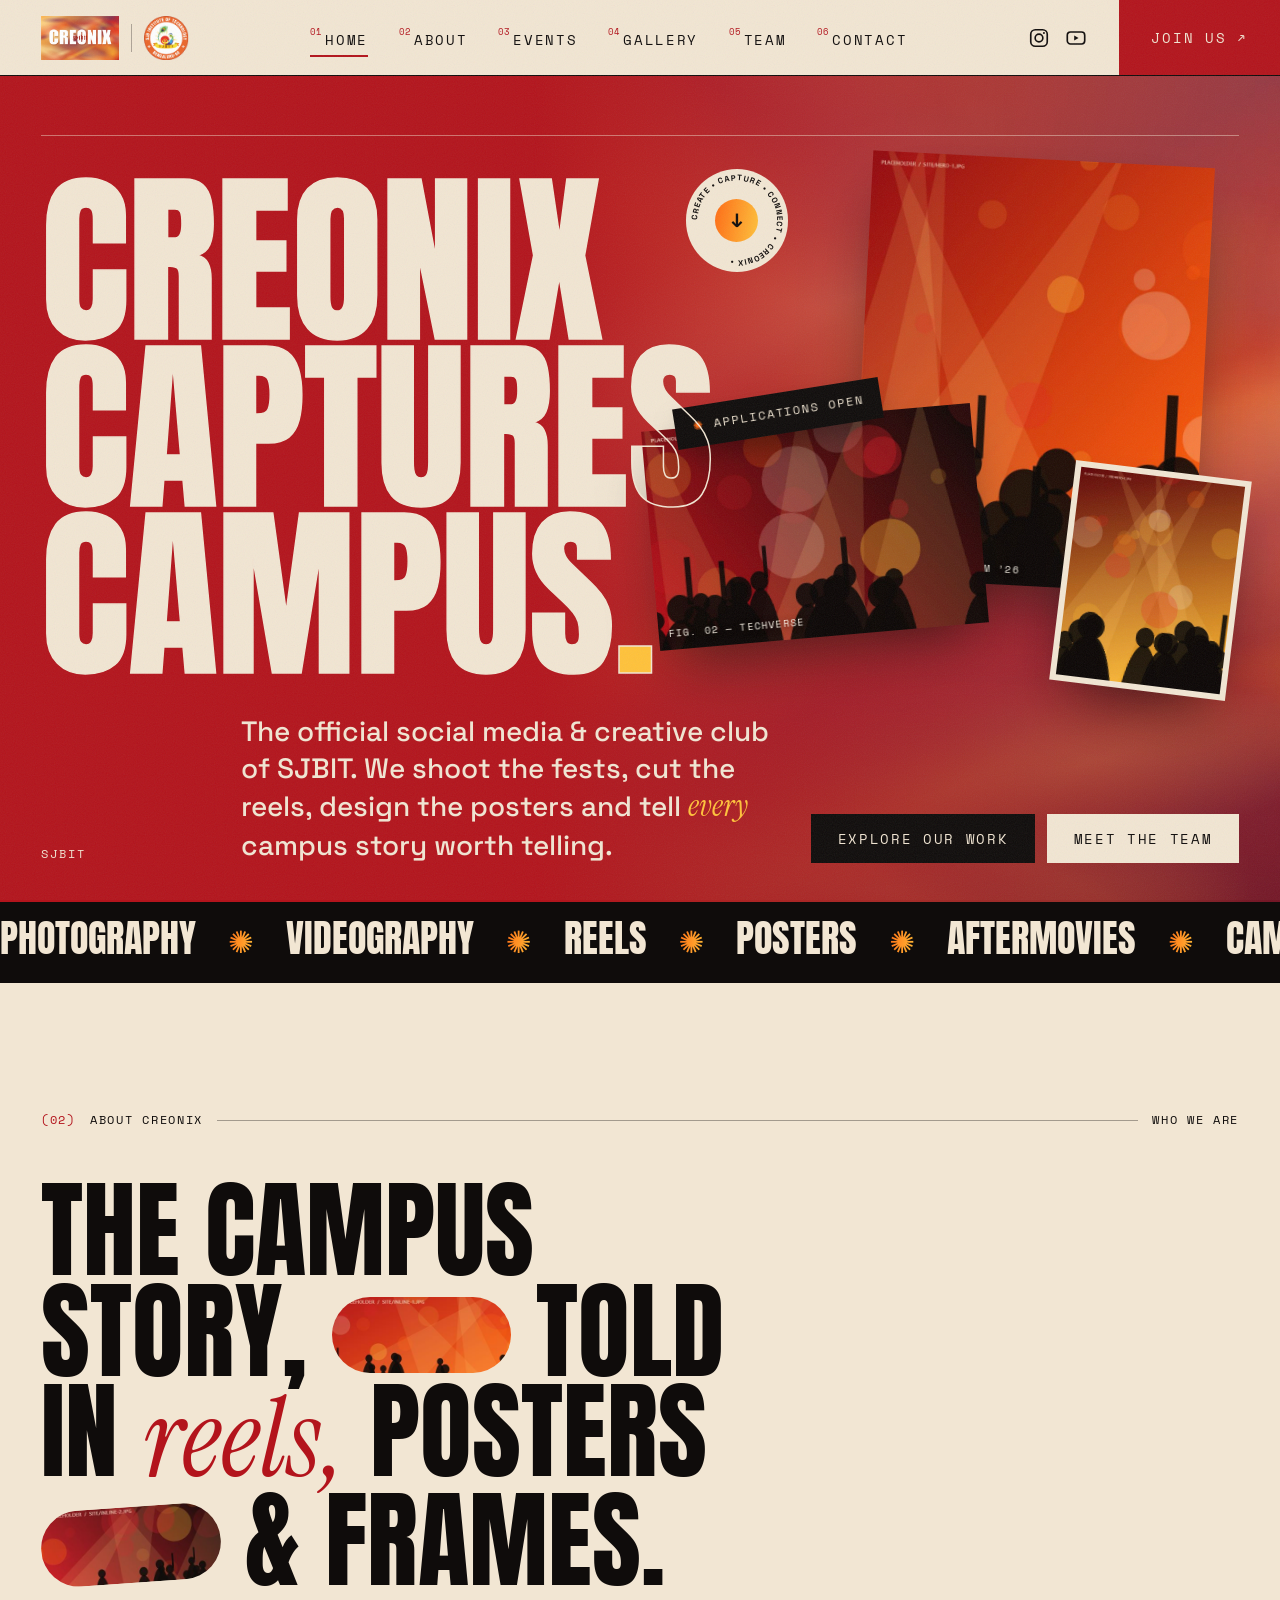
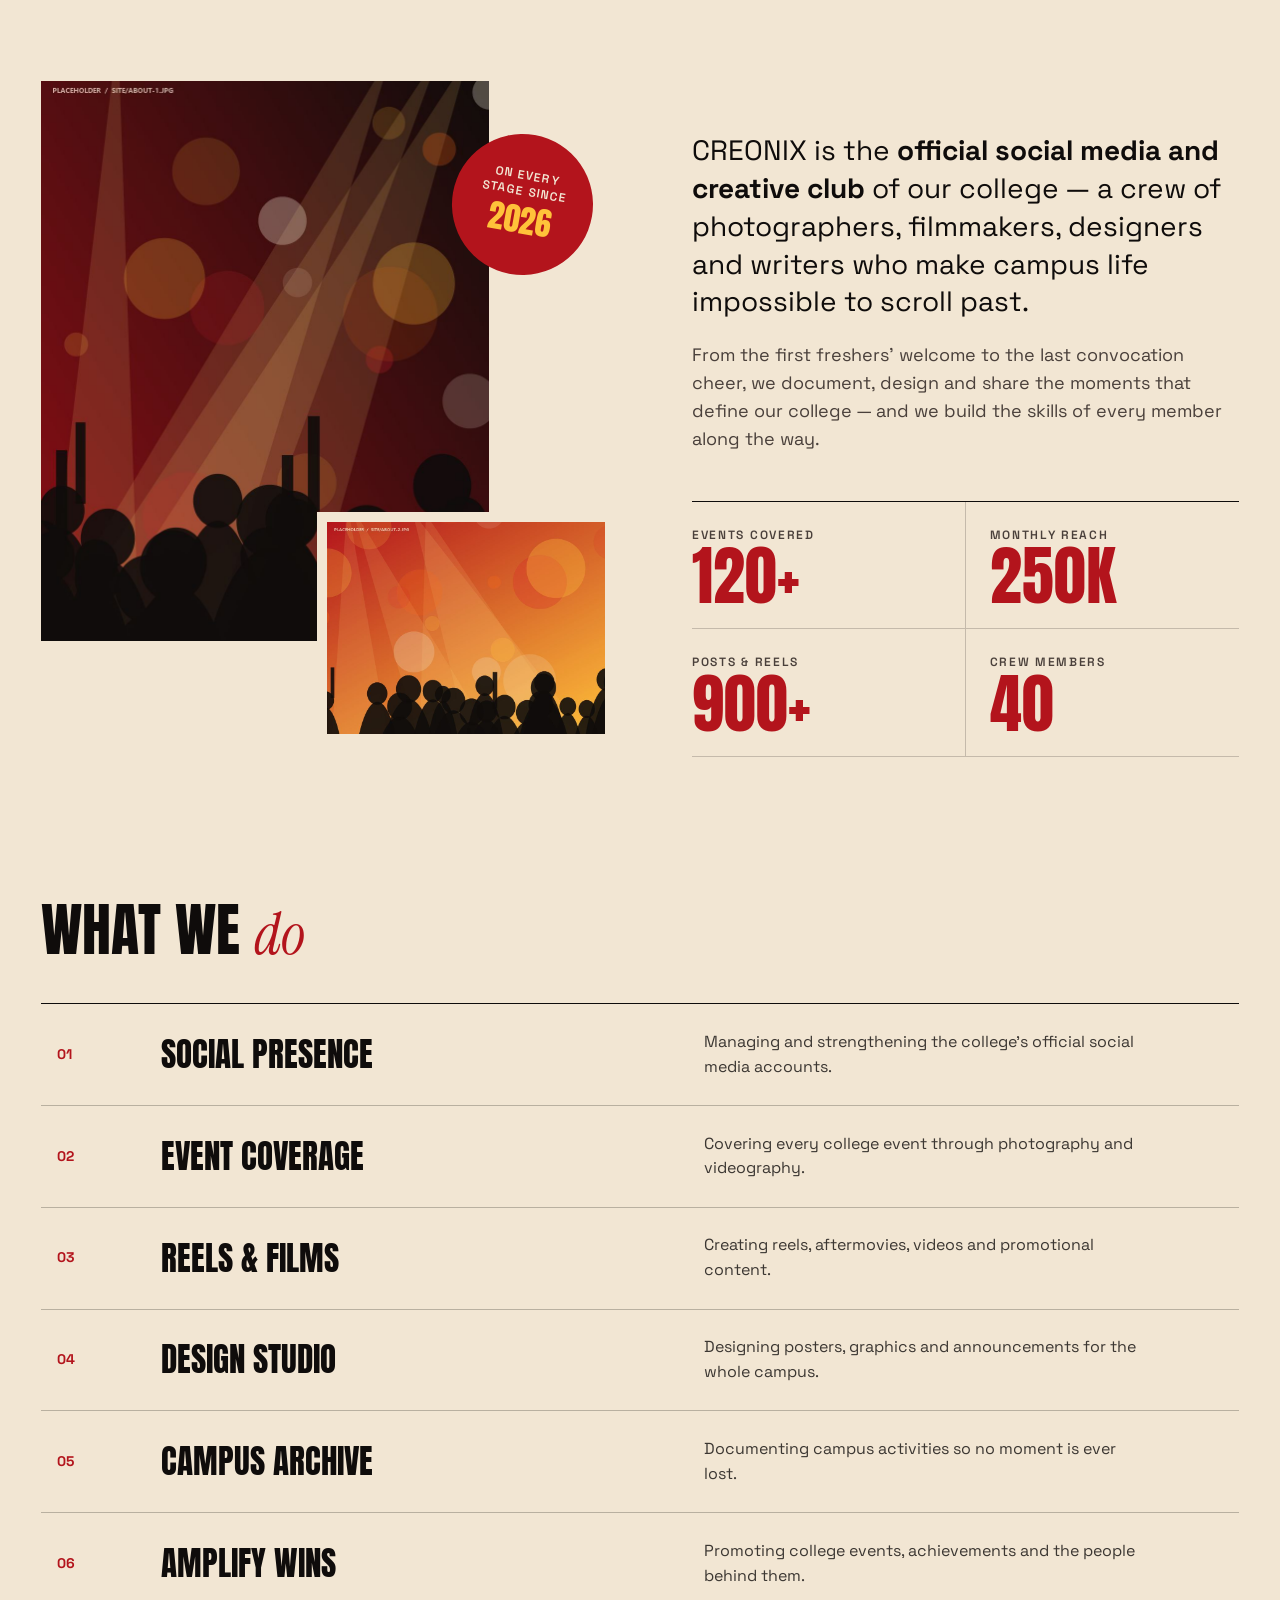
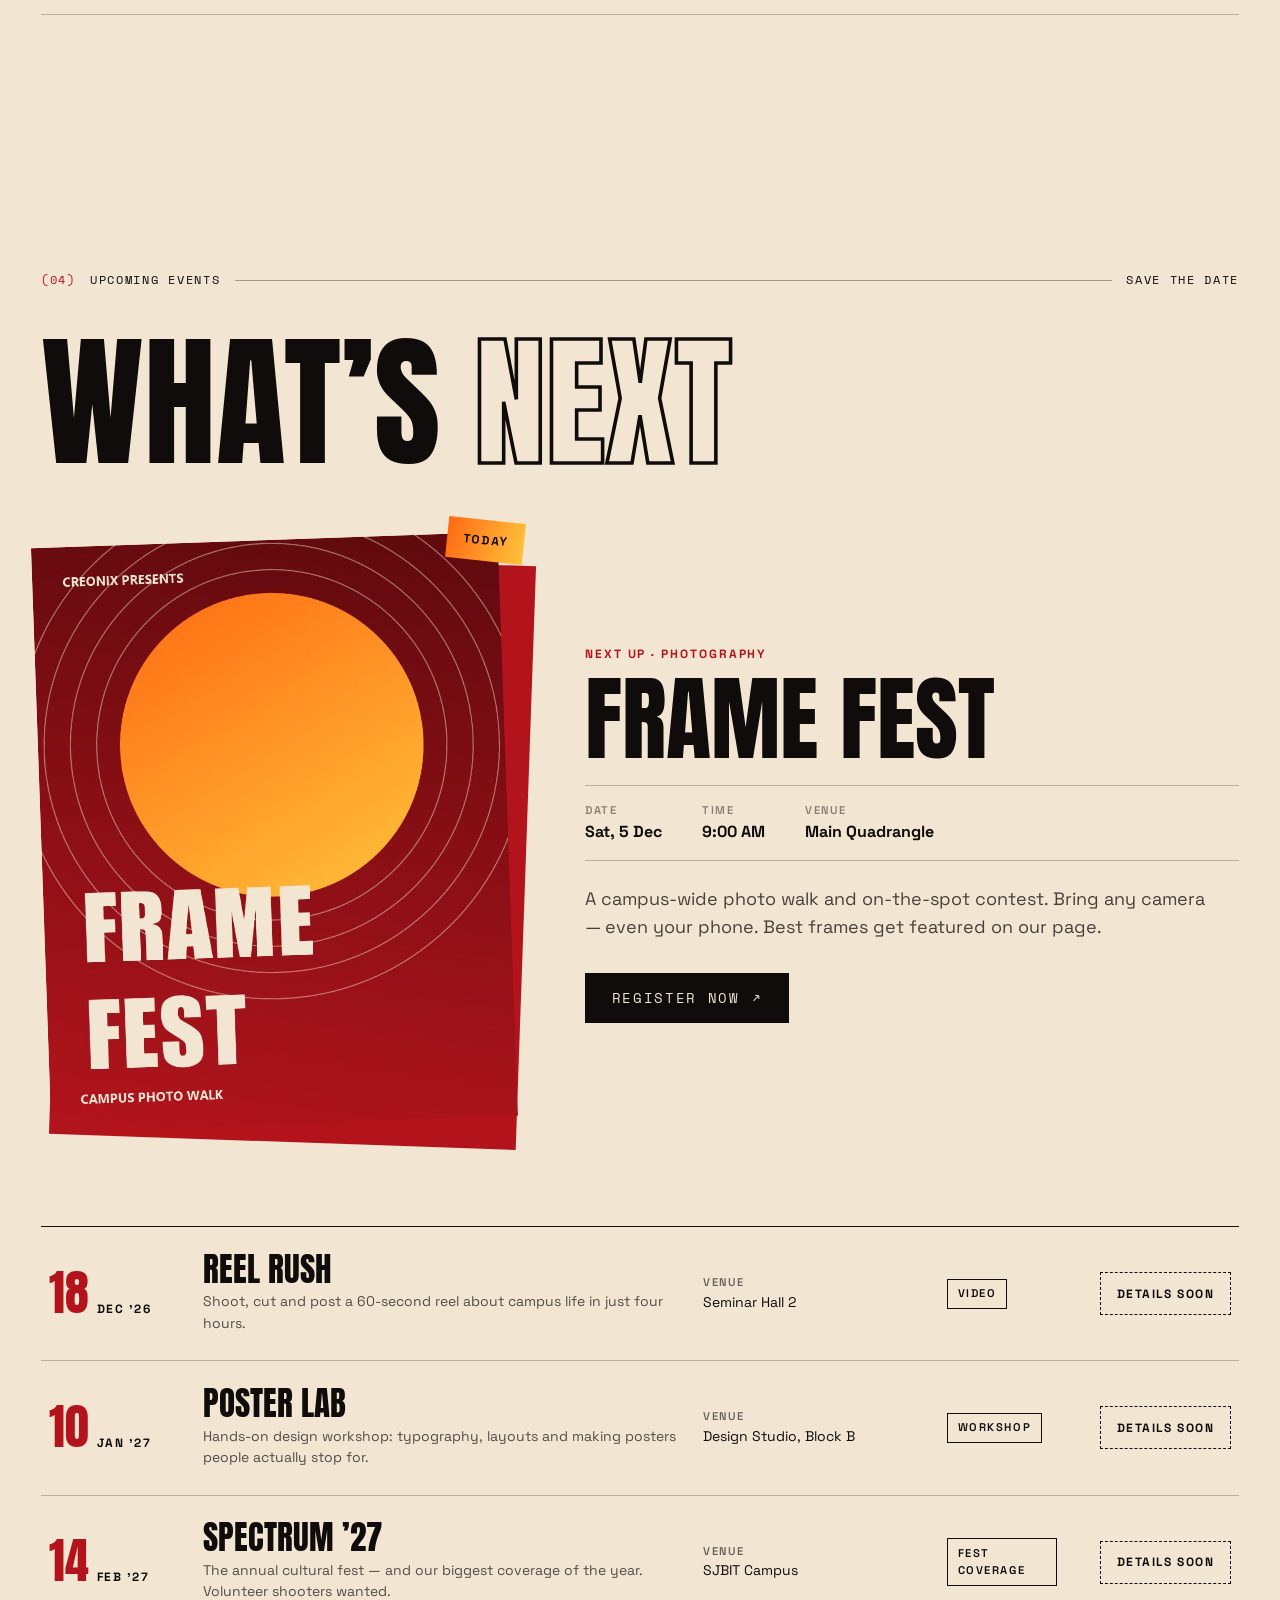
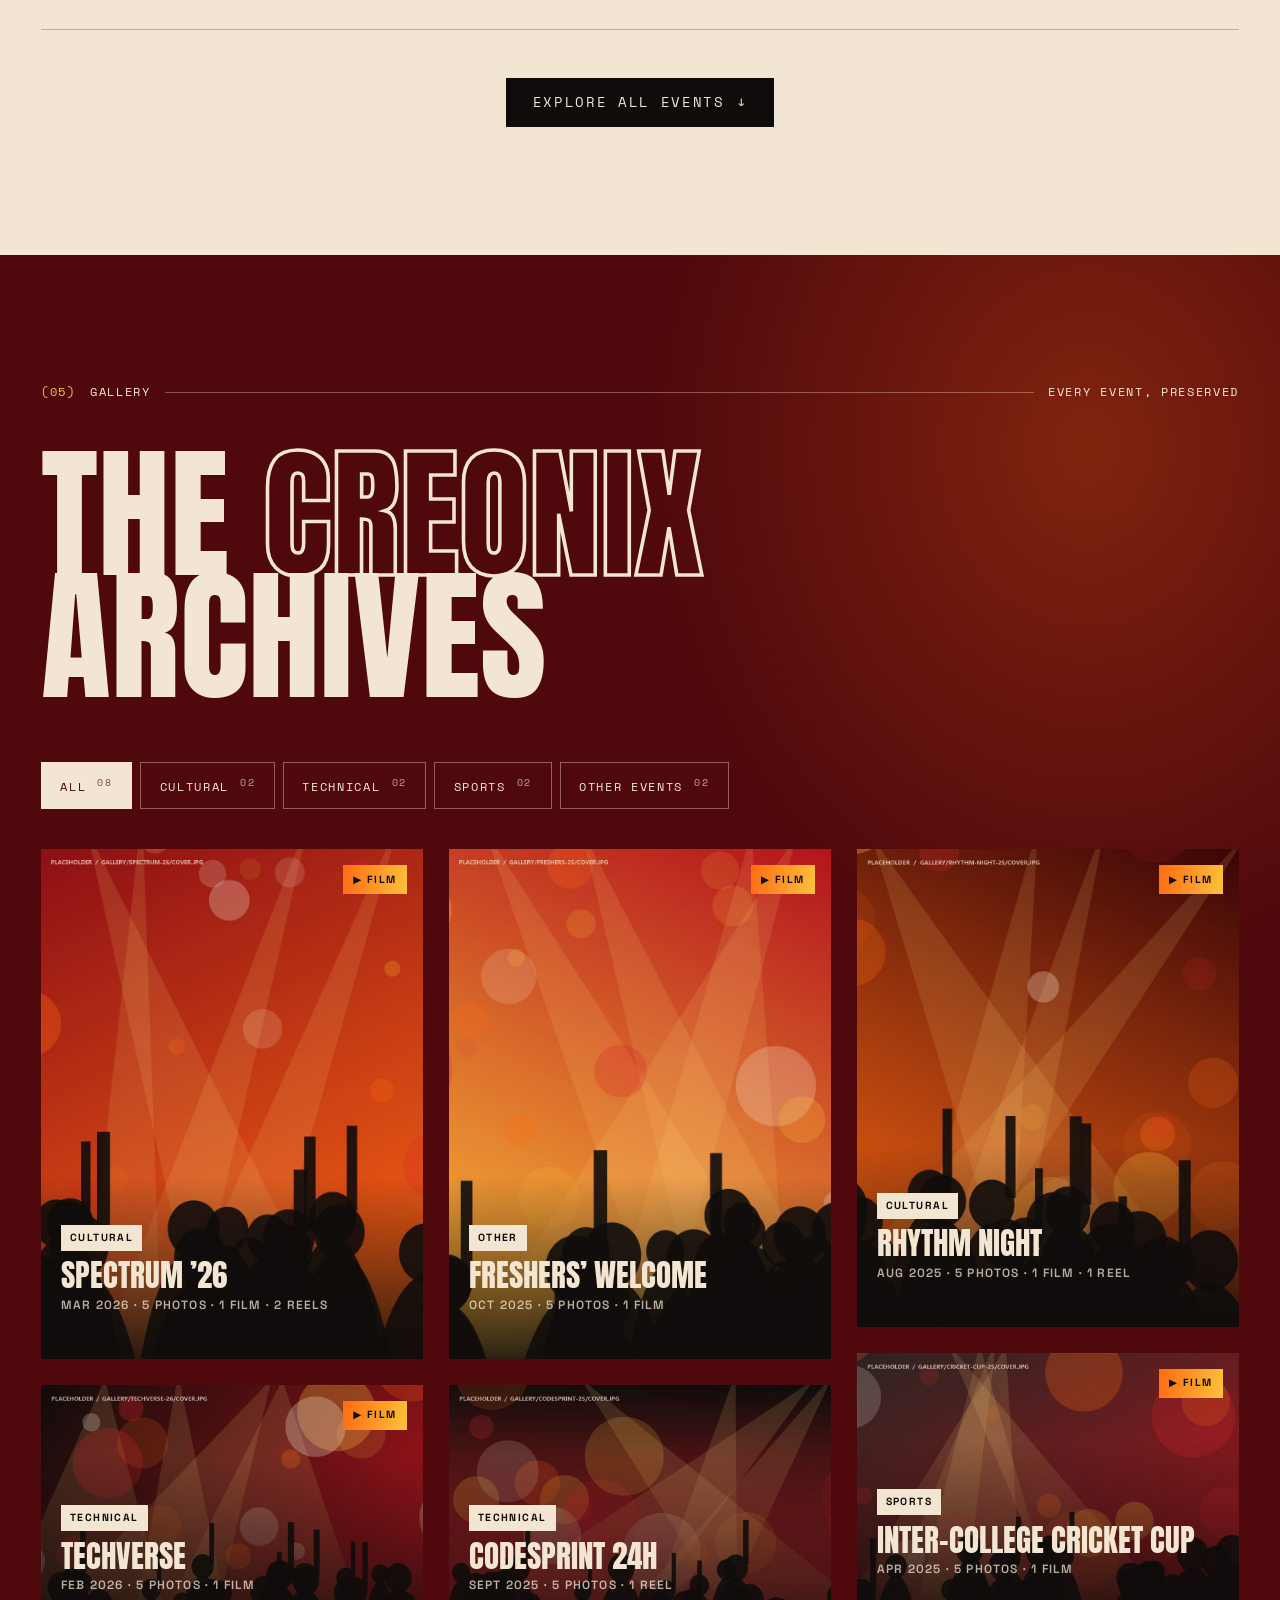
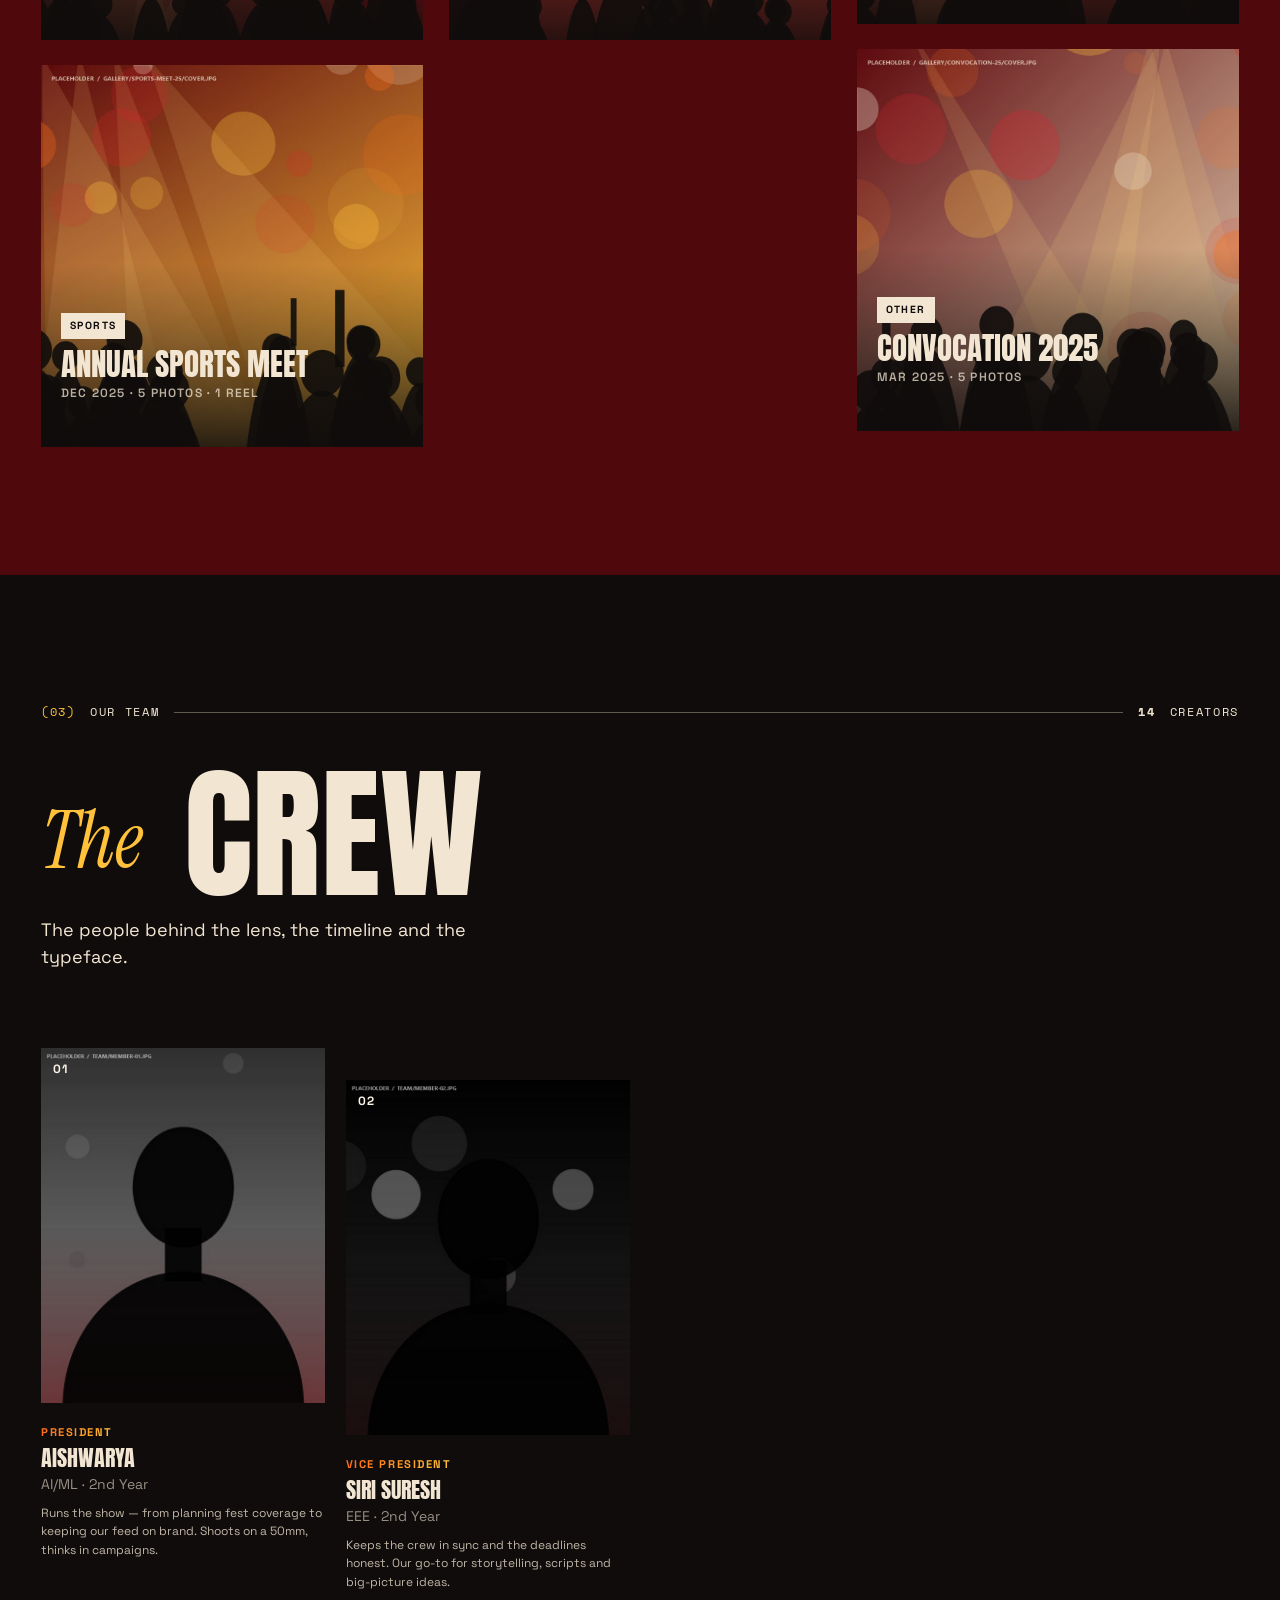
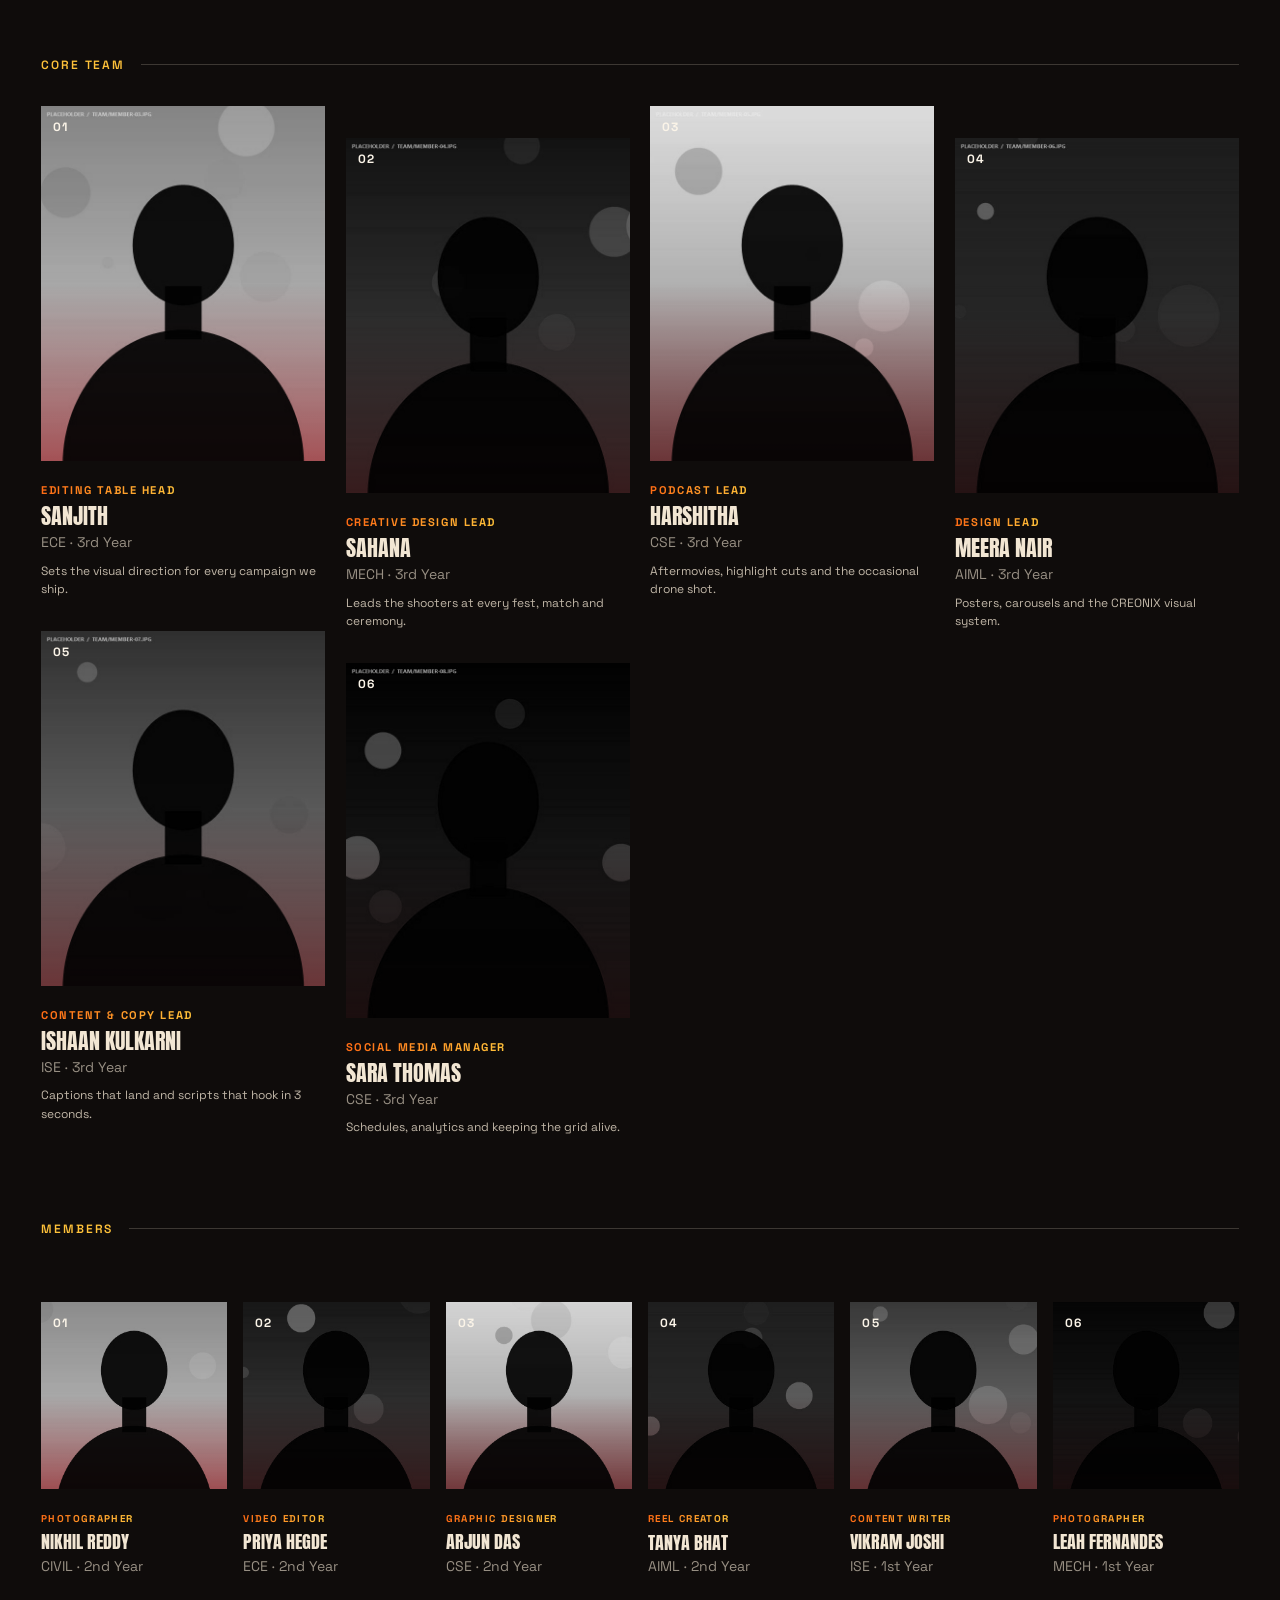
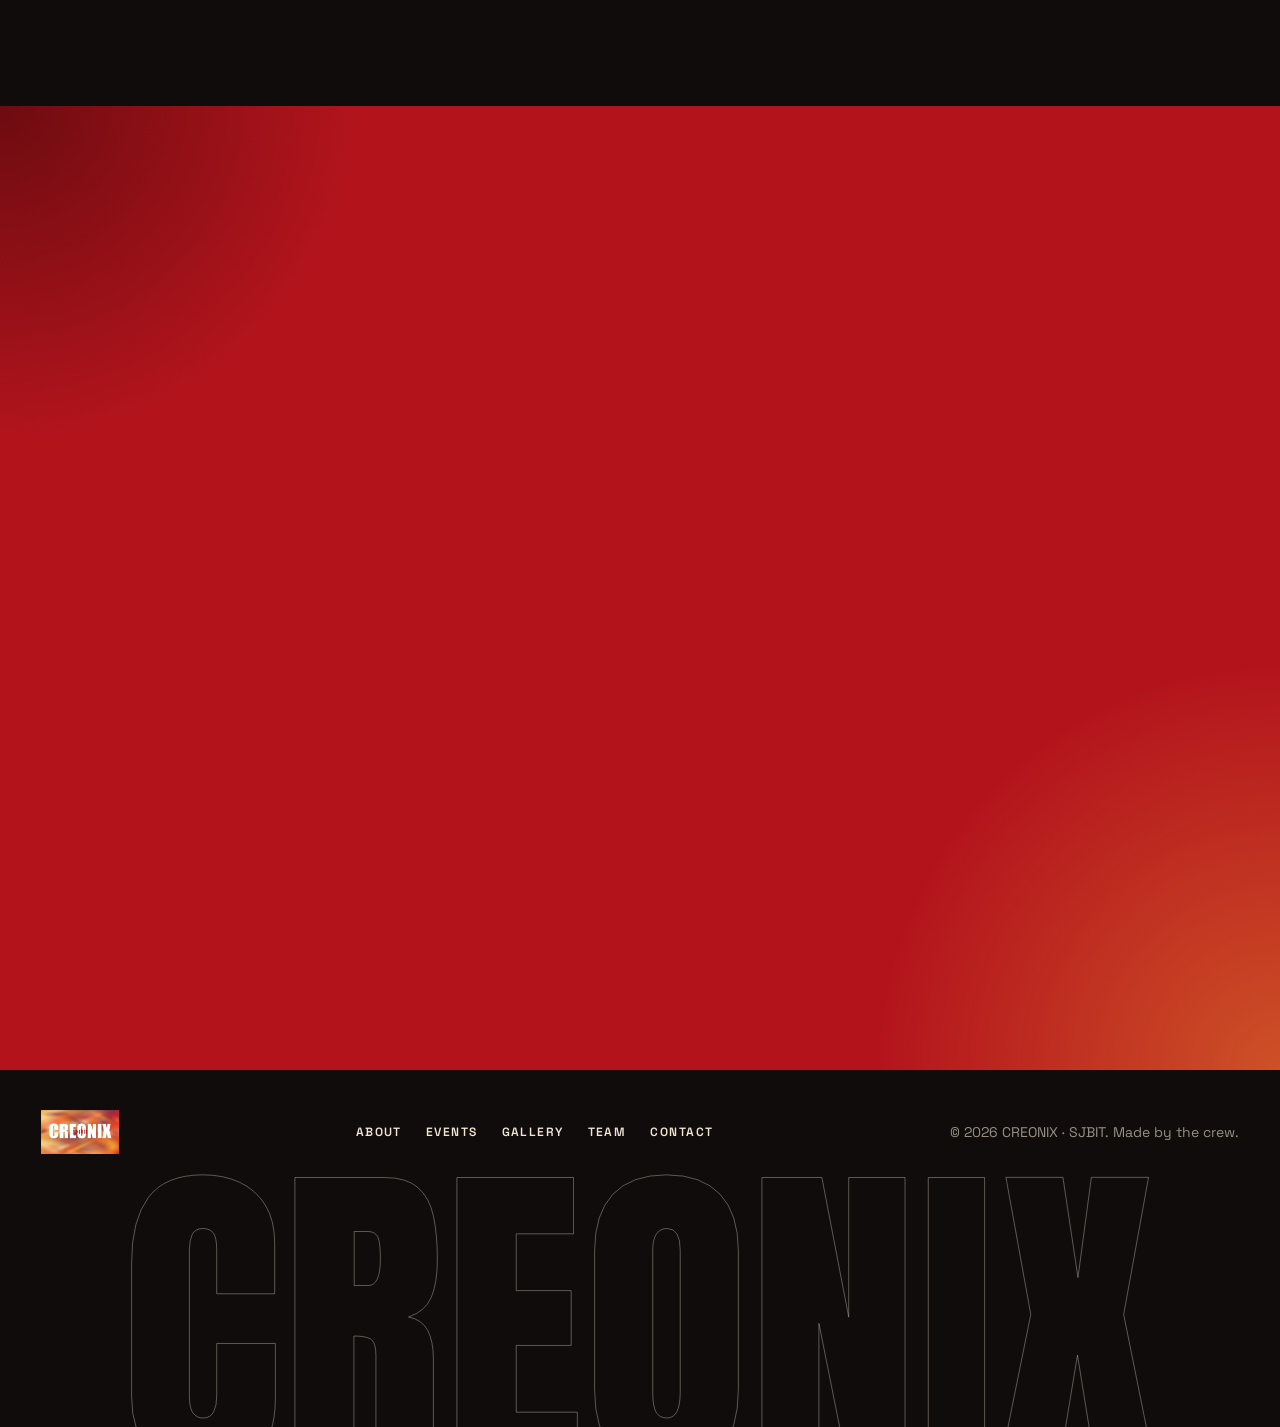
==== index.html @ c737bd25 "Put social icons in the hero strip, restore nav icons" ====
<!DOCTYPE html>
<html lang="en" class="no-js">
<head>
  <meta charset="UTF-8" />
  <meta name="viewport" content="width=device-width, initial-scale=1.0" />
  <title>CREONIX — Official Social Media &amp; Creative Club</title>
  <meta name="description" content="CREONIX is the official social media and creative club of our college — photography, film, reels, design and campus storytelling." />
  <meta name="theme-color" content="#B3141C" />

  <!-- REPLACE: favicon uses the same logo file -->
  <link rel="icon" type="image/png" href="assets/logo.png" />
   <link rel="icon" type="image/png" href="assets/sjbit-logo.png" />

  <!-- FONTS — change these here AND in the --font-* variables at the top of style.css -->
  <link rel="preconnect" href="https://fonts.googleapis.com" />
  <link rel="preconnect" href="https://fonts.gstatic.com" crossorigin />
  <link href="https://fonts.googleapis.com/css2?family=Anton&family=Instrument+Serif:ital@0;1&family=Space+Grotesk:wght@400;500;600;700&family=Space+Mono:wght@400;700&family=UnifrakturMaguntia&display=swap" rel="stylesheet" />

  <link rel="stylesheet" href="style.css" />
  <!-- Marks that JavaScript is running (used to enable animations safely) -->
  <script>document.documentElement.classList.replace('no-js', 'js');</script>
  <meta name="google-site-verification" content="hiDNy0gv0ux4etP1O5m4II75FfeiMfJ8_CrtLWV8974" />
</head>

<body>
  <a class="skip-link" href="#main">Skip to content</a>

  <!-- =====================================================
       NAVIGATION
       ===================================================== -->
  <header class="nav" id="nav">
    <a class="nav__brand" href="#home" aria-label="CREONIX SJBIT — back to top">
      <!-- REPLACE: your logo → assets/logo.png (any shape works; it is shown 44px tall) -->
      <img src="assets/logo.png" alt="CREONIX logo" width="78" height="44" />
      <span class="nav__divider" aria-hidden="true"></span>
      <img class="nav__sjbit" src="assets/sjbit-logo.png" alt="SJB Institute of Technology logo" width="45" height="44" />
    </a>

    <nav class="nav__links" aria-label="Primary">
      <ul>
        <li><a class="nav__link" href="#home"><sup>01</sup>Home</a></li>
        <li><a class="nav__link" href="#about"><sup>02</sup>About</a></li>
        <li><a class="nav__link" href="#events"><sup>03</sup>Events</a></li>
        <li><a class="nav__link" href="#gallery"><sup>04</sup>Gallery</a></li>
        <li><a class="nav__link" href="#team"><sup>05</sup>Team</a></li>
        <li><a class="nav__link" href="#contact"><sup>06</sup>Contact</a></li>
      </ul>
    </nav>

    <div class="nav__social">
      <a href="https://www.instagram.com/creonix.sjbit/" target="_blank" rel="noopener" aria-label="Instagram"><svg viewBox="0 0 24 24" aria-hidden="true"><rect x="3" y="3" width="18" height="18" rx="5" /><circle cx="12" cy="12" r="4.2" /><circle cx="17.4" cy="6.6" r="1.1" class="fill" /></svg></a>
      <a href="https://www.youtube.com/@creonix" target="_blank" rel="noopener" aria-label="YouTube"><svg viewBox="0 0 24 24" aria-hidden="true"><rect x="2.5" y="5.5" width="19" height="13" rx="3.5" /><path d="M10 9.2v5.6l4.8-2.8z" class="fill" /></svg></a>
    </div>

    <a class="nav__join" href="#contact">Join us <span aria-hidden="true">↗</span></a>

    <button class="nav__toggle" id="navToggle" aria-label="Open menu" aria-expanded="false" aria-controls="mobileMenu">
      <span></span><span></span>
    </button>
  </header>

  <!-- Mobile full-screen menu (opened by the burger button) -->
  <div class="mobile-menu" id="mobileMenu" inert>
    <nav aria-label="Mobile">
      <ol>
        <li><a href="#home"><span>01</span>Home</a></li>
        <li><a href="#about"><span>02</span>About</a></li>
        <li><a href="#events"><span>03</span>Events</a></li>
        <li><a href="#gallery"><span>04</span>Gallery</a></li>
        <li><a href="#team"><span>05</span>Team</a></li>
        <li><a href="#contact"><span>06</span>Contact</a></li>
      </ol>
    </nav>
    <div class="mobile-menu__foot">
      <a class="btn btn--accent" href="#contact">Join us ↗</a>
      <a href="https://www.instagram.com/creonix.sjbit/" target="_blank" rel="noopener">@creonix.sjbit</a>
    </div>
  </div>

  <main id="main">

    <!-- =====================================================
         01 · HERO
         ===================================================== -->
    <section class="hero" id="home" aria-label="Introduction">
      <!-- REPLACE: hero background → assets/hero-bg.jpg (set in style.css → .hero__bg) -->
      <div class="hero__bg" aria-hidden="true"></div>

      <!-- Info strip (top of hero, like an editorial masthead) — edit freely -->
      <!-- Social icons (replace the old text items in this strip) -->
      <ul class="hero__strip" aria-label="Social media">
        <li><a href="https://www.instagram.com/creonix.sjbit/" target="_blank" rel="noopener" aria-label="Instagram"><svg viewBox="0 0 24 24" aria-hidden="true"><rect x="3" y="3" width="18" height="18" rx="5" /><circle cx="12" cy="12" r="4.2" /><circle cx="17.4" cy="6.6" r="1.1" class="fill" /></svg></a></li>
        <li><a href="https://www.youtube.com/@creonix" target="_blank" rel="noopener" aria-label="YouTube"><svg viewBox="0 0 24 24" aria-hidden="true"><rect x="2.5" y="5.5" width="19" height="13" rx="3.5" /><path d="M10 9.2v5.6l4.8-2.8z" class="fill" /></svg></a></li>
        <li><a href="https://www.linkedin.com/" target="_blank" rel="noopener" aria-label="LinkedIn"><svg viewBox="0 0 24 24" aria-hidden="true"><rect x="3" y="3" width="18" height="18" rx="2" /><path d="M7.5 10.5v6M7.5 7.5v.01M11 16.5v-6m0 2.6c0-1.6 1-2.6 2.4-2.6s2.1 1 2.1 2.6v3.4" /></svg></a></li>
        <li><a href="https://x.com/" target="_blank" rel="noopener" aria-label="X (Twitter)"><svg viewBox="0 0 24 24" aria-hidden="true"><path d="M4 4l16 16M20 4L4 20" /></svg></a></li>
        <li><a href="mailto:creonix@sjbit.edu.in" aria-label="Email"><svg viewBox="0 0 24 24" aria-hidden="true"><rect x="3" y="5" width="18" height="14" rx="2" /><path d="M3.5 6l8.5 7 8.5-7" /></svg></a></li>
      </ul>

      <div class="hero__stage">
        <!-- Big heading. Each line rises in on load. "Sjbit" mirrors the blackletter in the logo. -->
        <h1 class="hero__title">
          <span class="hero__line hero__line--brand"><span class="ch" style="--i:0">Creonix<span class="hero__sjbit" aria-hidden="true"></span></span></span>
          <span class="hero__line"><span class="ch" style="--i:1">Captures</span></span>
          <span class="hero__line"><span class="ch" style="--i:2">Campus<i>.</i></span></span>
        </h1>
        <!-- Outline copy that sits ABOVE the photos, so the letters seem to wrap around them -->
        <div class="hero__title hero__title--ghost" aria-hidden="true">
          <span class="hero__line hero__line--brand"><span class="ch" style="--i:0">Creonix</span></span>
          <span class="hero__line"><span class="ch" style="--i:1">Captures</span></span>
          <span class="hero__line"><span class="ch" style="--i:2">Campus<i>.</i></span></span>
        </div>

        <!-- Layered photo collage. REPLACE: assets/site/hero-1.jpg, hero-2.jpg, hero-3.jpg
             Tip: transparent PNG cut-outs of people look amazing here (like the reference). -->
        <div class="hero__collage">
          <figure class="hero__img hero__img--a" data-parallax="0.06">
            <img src="assets/site/hero-1.jpg" alt="Crowd at the SJBIT cultural fest under stage lights" width="800" height="1000" />
            <figcaption>Fig. 01 — Spectrum ’26</figcaption>
          </figure>
          <figure class="hero__img hero__img--b" data-parallax="-0.04">
            <img src="assets/site/hero-2.jpg" alt="Students at a campus event" width="1000" height="680" />
            <figcaption>Fig. 02 — Techverse</figcaption>
          </figure>
          <figure class="hero__img hero__img--c" data-parallax="0.12">
            <img src="assets/site/hero-3.jpg" alt="Behind the scenes of a CREONIX shoot" width="640" height="800" />
          </figure>
          <span class="hero__sticker"><b>✺</b> Applications open</span>
          <!-- Rotating badge -->
          <a class="hero__badge" href="#about" aria-label="Scroll to About">
            <svg viewBox="0 0 200 200" aria-hidden="true">
              <defs><path id="badgeCircle" d="M100,100 m-78,0 a78,78 0 1,1 156,0 a78,78 0 1,1 -156,0" /></defs>
              <text><textPath href="#badgeCircle">CREATE • CAPTURE • CONNECT • CREONIX • </textPath></text>
            </svg>
            <span class="hero__badge-core">↓</span>
          </a>
        </div>
      </div>

      <div class="hero__bottom">
        <span class="hero__tag">SJBIT</span>
        <p class="hero__intro">
          The official social media &amp; creative club of SJBIT. We shoot the fests, cut the reels,
          design the posters and tell <em>every</em> campus story worth telling.
        </p>
        <div class="hero__ctas">
          <a class="btn btn--dark" href="#gallery">Explore our work</a>
          <a class="btn btn--light" href="#team">Meet the team</a>
        </div>
      </div>
    </section>

    <!-- Scrolling ticker -->
    <div class="marquee" aria-hidden="true">
      <div class="marquee__track">
        <span>Photography</span><i>✺</i><span>Videography</span><i>✺</i><span>Reels</span><i>✺</i><span>Posters</span><i>✺</i><span>Aftermovies</span><i>✺</i><span>Campus Stories</span><i>✺</i>
        <span>Photography</span><i>✺</i><span>Videography</span><i>✺</i><span>Reels</span><i>✺</i><span>Posters</span><i>✺</i><span>Aftermovies</span><i>✺</i><span>Campus Stories</span><i>✺</i>
      </div>
    </div>

    <!-- =====================================================
         02 · ABOUT
         ===================================================== -->
    <section class="about section" id="about">
      <div class="container">
        <div class="section-tag" data-reveal><span>(02)</span> About CREONIX <i></i> Who we are</div>

        <!-- Headline with inline images. REPLACE inline images → assets/site/inline-1.jpg / inline-2.jpg -->
        <h2 class="about__headline" data-reveal>
          The campus story,
          <span class="inline-img"><img src="assets/site/inline-1.jpg" alt="" width="400" height="200" /></span>
          told in <em>reels,</em> posters
          <span class="inline-img inline-img--tilt"><img src="assets/site/inline-2.jpg" alt="" width="400" height="200" /></span>
          &amp; frames.
        </h2>

        <div class="about__grid">
          <!-- REPLACE: about photos → assets/site/about-1.jpg and about-2.jpg -->
          <div class="about__collage" data-reveal>
            <figure class="about__img about__img--main"><img src="assets/site/about-1.jpg" alt="CREONIX photographers covering an event" loading="lazy" width="900" height="1150" /></figure>
            <figure class="about__img about__img--small"><img src="assets/site/about-2.jpg" alt="CREONIX team editing a reel" loading="lazy" width="900" height="700" /></figure>
            <span class="about__stamp">On every<br />stage since<br /><b>2026</b></span>
          </div>

          <div class="about__text">
            <p class="about__lead" data-reveal>
              CREONIX is the <strong>official social media and creative club</strong> of our college —
              a crew of photographers, filmmakers, designers and writers who make campus life impossible to scroll past.
            </p>
            <p data-reveal>
              From the first freshers’ welcome to the last convocation cheer, we document, design and share the
              moments that define our college — and we build the skills of every member along the way.
            </p>

            <!-- Stats: change data-count to update the number -->
            <dl class="stats" data-reveal>
              <div><dt>Events covered</dt><dd data-count="120" data-suffix="+">0</dd></div>
              <div><dt>Monthly reach</dt><dd data-count="250" data-suffix="K">0</dd></div>
              <div><dt>Posts &amp; reels</dt><dd data-count="900" data-suffix="+">0</dd></div>
              <div><dt>Crew members</dt><dd data-count="40" data-suffix="">0</dd></div>
            </dl>
          </div>
        </div>

        <!-- What we do -->
        <div class="services">
          <h3 class="services__title" data-reveal>What we <em>do</em></h3>
          <ol class="services__list">
            <li data-reveal><span class="services__num">01</span><h4>Social presence</h4><p>Managing and strengthening the college’s official social media accounts.</p></li>
            <li data-reveal><span class="services__num">02</span><h4>Event coverage</h4><p>Covering every college event through photography and videography.</p></li>
            <li data-reveal><span class="services__num">03</span><h4>Reels &amp; films</h4><p>Creating reels, aftermovies, videos and promotional content.</p></li>
            <li data-reveal><span class="services__num">04</span><h4>Design studio</h4><p>Designing posters, graphics and announcements for the whole campus.</p></li>
            <li data-reveal><span class="services__num">05</span><h4>Campus archive</h4><p>Documenting campus activities so no moment is ever lost.</p></li>
            <li data-reveal><span class="services__num">06</span><h4>Amplify wins</h4><p>Promoting college events, achievements and the people behind them.</p></li>
          </ol>
        </div>
      </div>
    </section>

    <!-- =====================================================
         04 · UPCOMING EVENTS  (generated from UPCOMING_EVENTS in script.js)
         ===================================================== -->
    <section class="events section" id="events">
      <div class="container">
        <div class="section-tag" data-reveal><span>(04)</span> Upcoming Events <i></i> Save the date</div>
        <h2 class="events__title" data-reveal>What’s <span class="outline">next</span></h2>

        <div class="events__featured" id="eventFeatured"></div>
        <ul class="events__list" id="eventList"></ul>

        <div class="events__more">
          <button class="btn btn--dark" id="eventsMore" aria-expanded="false">Explore all events <span class="btn__arrow" aria-hidden="true">↓</span></button>
        </div>
      </div>
      <!-- Floating poster preview that follows the cursor on desktop -->
      <div class="event-preview" id="eventPreview" aria-hidden="true"><img src="assets/events/upcoming-01.jpg" alt="" /></div>
    </section>

    <!-- =====================================================
         05 · GALLERY / CREONIX ARCHIVES  (generated from ARCHIVE_EVENTS in script.js)
         ===================================================== -->
    <section class="archive section" id="gallery">
      <div class="container">
        <div class="section-tag section-tag--light" data-reveal><span>(05)</span> Gallery <i></i> Every event, preserved</div>
        <h2 class="archive__title" data-reveal>The <span class="outline">Creonix</span><br />Archives</h2>

        <div class="archive__filters" role="group" aria-label="Filter archive by category">
          <button class="filter is-active" data-filter="all" aria-pressed="true">All <sup></sup></button>
          <button class="filter" data-filter="cultural" aria-pressed="false">Cultural <sup></sup></button>
          <button class="filter" data-filter="technical" aria-pressed="false">Technical <sup></sup></button>
          <button class="filter" data-filter="sports" aria-pressed="false">Sports <sup></sup></button>
          <button class="filter" data-filter="other" aria-pressed="false">Other events <sup></sup></button>
        </div>

        <div class="archive__grid" id="archiveGrid"></div>
        <p class="archive__empty" id="archiveEmpty" hidden>No stories in this category yet — check back after the next event.</p>
      </div>
    </section>

    <!-- =====================================================
         03 · TEAM  (cards are generated from the TEAM array in script.js)
         ===================================================== -->
    <section class="team section" id="team">
      <div class="container">
        <div class="section-tag section-tag--light" data-reveal><span>(03)</span> Our Team <i></i> <b id="teamCount">00</b> creators</div>
        <h2 class="team__title" data-reveal><em>The</em> Crew</h2>
        <p class="team__intro" data-reveal>The people behind the lens, the timeline and the typeface.</p>

        <div class="team__leads" id="teamLeads"></div>

        <h3 class="team__subhead" data-reveal>Core team</h3>
        <div class="team__core" id="teamCore"></div>

        <h3 class="team__subhead" data-reveal>Members</h3>
        <div class="team__members" id="teamMembers"></div>
      </div>
    </section>

    <!-- =====================================================
         06 · CONTACT / JOIN
         ===================================================== -->
    <section class="contact section" id="contact">
      <div class="container">
        <div class="section-tag section-tag--light" data-reveal><span>(06)</span> Join CREONIX <i></i> Applications open</div>

        <h2 class="contact__title" data-reveal>
          <span>Got the eye?</span>
          <span class="contact__title-accent">Join the crew.</span>
        </h2>

        <div class="contact__grid">
          <div class="contact__pitch" data-reveal>
            <p>Shooters, editors, designers, writers, strategists — or just someone who loves campus life and wants to learn.
              No experience needed. Bring your curiosity; we’ll bring the cameras.</p>
            <!-- JOIN THE CLUB: replace the href with your Google Form link, e.g. href="https://forms.gle/abc123" target="_blank" -->
            <a class="btn btn--accent btn--big" href="mailto:creonix@sjbit.edu.in?subject=I%20want%20to%20join%20CREONIX">Join the club <span class="btn__arrow" aria-hidden="true">↗</span></a>
          </div>

          <!-- Contact details: edit the href (link) and the text of each line -->
          <ul class="contact__info" data-reveal>
            <li><span>Instagram</span><a href="https://www.instagram.com/creonix.sjbit/" target="_blank" rel="noopener">@creonix.sjbit</a></li>
            <li><span>Email</span><a href="mailto:creonix@sjbit.edu.in">creonix@sjbit.edu.in</a></li>
            <li><span>Phone</span><a href="tel:+910000000000">+91 00000 00000</a></li>
            <li><span>Find us</span><p>Creonix studio, 3rd floor ECE&EEE block, SJBIT</p></li>
          </ul>
        </div>

      </div>
    </section>
  </main>

  <!-- =====================================================
       FOOTER
       ===================================================== -->
  <footer class="footer">
    <div class="footer__top">
      <a class="nav__brand" href="#home"><img src="assets/logo.png" alt="CREONIX logo" width="78" height="44" /></a>
      <nav class="footer__links" aria-label="Footer">
        <a href="#about">About</a><a href="#events">Events</a><a href="#gallery">Gallery</a><a href="#team">Team</a><a href="#contact">Contact</a>
      </nav>
      <p>© <span id="year">2026</span> CREONIX · SJBIT. Made by the crew.</p>
    </div>
    <div class="footer__word" aria-hidden="true">CREONIX</div>
  </footer>

  <!-- Back-to-top button -->
  <button class="to-top" id="toTop" aria-label="Back to top">↑</button>

  <!-- =====================================================
       EVENT DETAIL MODAL (filled by script.js when an archive card is clicked)
       ===================================================== -->
  <dialog class="modal" id="eventModal" aria-labelledby="modalTitle">
    <div class="modal__bar">
      <span class="modal__brand">CREONIX / Archives</span>
      <button class="modal__close" id="modalClose" aria-label="Close">Close ✕</button>
    </div>
    <div class="modal__body" id="modalBody"></div>
  </dialog>

  <script src="script.js"></script>
</body>
</html>
---- style.css ----
/* ==========================================================================
   CREONIX — style.css
   --------------------------------------------------------------------------
   CONTENTS
   1.  Design tokens (colours, fonts, sizes)  ← start customising here
   2.  Reset & base
   3.  Shared pieces (buttons, section tags, reveal animation)
   4.  Navigation + mobile menu
   5.  Hero
   6.  Marquee
   7.  About
   8.  Team
   9.  Upcoming events
   10. Archive / gallery
   11. Event modal
   12. Contact
   13. Footer + back-to-top
   14. Responsive breakpoints
   15. Reduced motion
   ========================================================================== */


/* ==========================================================================
   1. DESIGN TOKENS — change the whole look from here
   ========================================================================== */
:root {
  /* --- Brand colours --- */
  --red-950: #2E0406;
  --red-900: #4F080C;
  --red-700: #8E0F15;
  --red-500: #B3141C;      /* primary deep red */
  --red-400: #D9232B;
  --cream-100: #FBF4E8;
  --cream-200: #F2E6D3;    /* primary warm cream */
  --cream-300: #E3CFAF;
  --ink-900: #0F0C0B;      /* near-black */
  --ink-800: #1A1514;
  --ink-600: #4A403B;
  --ink-400: #8A7D74;
  --orange: #FF6A13;
  --yellow: #FFC23A;

  /* Logo-inspired accent gradient — used sparingly (buttons, highlights) */
  --accent-gradient: linear-gradient(100deg, var(--orange) 0%, var(--yellow) 100%);

  /* --- Fonts (also update the Google Fonts <link> in index.html) --- */
  --font-display: "Anton", "Impact", "Arial Narrow Bold", sans-serif;   /* big condensed headings */
  --font-body: "Space Grotesk", system-ui, -apple-system, sans-serif;  /* paragraphs, UI */
  --font-serif: "Instrument Serif", Georgia, serif;                    /* italic editorial accents */
  --font-mono: "Space Mono", ui-monospace, Consolas, monospace;        /* nav, labels, buttons */
  --font-blackletter: "UnifrakturMaguntia", "Old English Text MT", serif; /* the "Sjbit" mark from the logo */

  /* --- Type scale --- */
  --fs-xs: 0.75rem;
  --fs-sm: 0.875rem;
  --fs-base: 1rem;
  --fs-md: 1.125rem;
  --fs-lg: clamp(1.25rem, 1rem + 1vw, 1.75rem);
  --fs-h4: clamp(1.4rem, 1.1rem + 1.2vw, 2.1rem);
  --fs-h3: clamp(2rem, 1.2rem + 3vw, 3.75rem);
  --fs-h2: clamp(3.5rem, 1rem + 10vw, 11rem);

  /* --- Layout --- */
  --gutter: clamp(1rem, 3.2vw, 3rem);
  --max-w: 1480px;
  --nav-h: 76px;
  --ease: cubic-bezier(0.22, 1, 0.36, 1);
  --ease-in-out: cubic-bezier(0.65, 0, 0.35, 1);
}


/* ==========================================================================
   2. RESET & BASE
   ========================================================================== */
*, *::before, *::after { box-sizing: border-box; margin: 0; padding: 0; }

html {
  scroll-behavior: smooth;
  scroll-padding-top: calc(var(--nav-h) - 1px);
  -webkit-text-size-adjust: 100%;
}
html.modal-open, html.menu-open { overflow: hidden; }

body {
  font-family: var(--font-body);
  font-size: var(--fs-base);
  line-height: 1.55;
  color: var(--ink-900);
  background: var(--cream-200);
  overflow-x: hidden;
  -webkit-font-smoothing: antialiased;
}

/* Subtle film-grain texture over the whole site (tiny inline SVG, not an image file) */
body::after {
  content: "";
  position: fixed;
  inset: 0;
  z-index: 200;
  pointer-events: none;
  opacity: 0.08;
  background-image: url("data:image/svg+xml,%3Csvg xmlns='http://www.w3.org/2000/svg' width='160' height='160'%3E%3Cfilter id='n'%3E%3CfeTurbulence type='fractalNoise' baseFrequency='.9' numOctaves='2' stitchTiles='stitch'/%3E%3C/filter%3E%3Crect width='100%25' height='100%25' filter='url(%23n)'/%3E%3C/svg%3E");
}

img { display: block; max-width: 100%; height: auto; }
a { color: inherit; text-decoration: none; }
button { font: inherit; color: inherit; background: none; border: 0; cursor: pointer; }
ul, ol { list-style: none; }
em { font-family: var(--font-serif); font-style: italic; font-weight: 400; }
:focus-visible { outline: 2px solid var(--yellow); outline-offset: 3px; }
::selection { background: var(--yellow); color: var(--ink-900); }

.container { width: 100%; max-width: var(--max-w); margin-inline: auto; padding-inline: var(--gutter); }
.section { padding-block: clamp(5rem, 10vw, 10rem); position: relative; }

.skip-link {
  position: fixed; top: -100px; left: 1rem; z-index: 300;
  background: var(--yellow); color: var(--ink-900); padding: .6rem 1rem; font-weight: 700;
}
.skip-link:focus { top: 1rem; }

/* Outlined display text */
.outline { color: transparent; -webkit-text-stroke: 0.025em currentColor; }
.outline { -webkit-text-stroke-color: var(--ink-900); }


/* ==========================================================================
   3. SHARED PIECES
   ========================================================================== */

/* --- Buttons: sharp, editorial, with a fill-swipe on hover --- */
.btn {
  --btn-fg: var(--ink-900);
  --btn-bg: var(--cream-200);
  --btn-hover-fg: var(--cream-200);
  --btn-hover-bg: var(--ink-900);
  position: relative;
  isolation: isolate;
  display: inline-flex;
  align-items: center;
  gap: .75rem;
  padding: 1.05rem 1.6rem;
  font-family: var(--font-mono);
  font-size: var(--fs-sm);
  font-weight: 400;
  letter-spacing: .12em;
  text-transform: uppercase;
  line-height: 1;
  color: var(--btn-fg);
  background: var(--btn-bg);
  border: 1.5px solid var(--btn-bg);
  overflow: hidden;
  transition: color .45s var(--ease), border-color .45s var(--ease);
}
.btn::before {
  content: "";
  position: absolute; inset: 0; z-index: -1;
  background: var(--btn-hover-bg);
  transform: translateY(101%);
  transition: transform .45s var(--ease);
}
.btn:hover { color: var(--btn-hover-fg); border-color: var(--btn-hover-bg); }
.btn:hover::before { transform: translateY(0); }
.btn__arrow { display: inline-block; transition: transform .45s var(--ease); }
.btn:hover .btn__arrow { transform: translate(3px, -2px) rotate(-8deg); }

.btn--light   { --btn-bg: var(--cream-200); --btn-fg: var(--ink-900); --btn-hover-bg: var(--ink-900); --btn-hover-fg: var(--cream-200); }
.btn--outline { --btn-bg: transparent; --btn-fg: var(--cream-200); --btn-hover-bg: var(--cream-200); --btn-hover-fg: var(--red-500); border-color: var(--cream-200); }
.btn--dark    { --btn-bg: var(--ink-900); --btn-fg: var(--cream-200); --btn-hover-bg: var(--red-500); --btn-hover-fg: var(--cream-200); }
.btn--accent  { --btn-fg: var(--ink-900); --btn-hover-bg: var(--ink-900); --btn-hover-fg: var(--yellow); background: var(--accent-gradient); border-color: transparent; }
.btn--big     { padding: 1.4rem 2.2rem; font-size: var(--fs-md); }

/* --- Section tag: "(02) About —— Who we are" --- */
.section-tag {
  display: flex;
  align-items: center;
  gap: .9rem;
  font-family: var(--font-mono);
  font-size: var(--fs-xs);
  letter-spacing: .14em;
  text-transform: uppercase;
  margin-bottom: clamp(2rem, 4vw, 3.5rem);
}
.section-tag span { color: var(--red-500); }
.section-tag i { flex: 1; height: 1px; background: currentColor; opacity: .35; }
.section-tag--light { color: var(--cream-200); }
.section-tag--light span { color: var(--yellow); }

/* --- Scroll reveal (only when JS is running) --- */
.js [data-reveal] {
  opacity: 0;
  transform: translateY(40px);
  transition: opacity .9s var(--ease), transform .9s var(--ease);
  transition-delay: var(--delay, 0s);
}
.js [data-reveal].is-visible { opacity: 1; transform: none; }


/* ==========================================================================
   4. NAVIGATION — cream masthead bar with a red JOIN block (editorial style)
   ========================================================================== */
.nav {
  position: fixed;
  inset: 0 0 auto 0;
  z-index: 100;
  height: var(--nav-h);
  display: flex;
  align-items: center;
  gap: 2rem;
  padding-left: var(--gutter);
  background: var(--cream-200);
  color: var(--ink-900);
  border-bottom: 1.5px solid var(--ink-900);
  transition: transform .5s var(--ease), box-shadow .4s var(--ease);
}
.nav.is-scrolled { box-shadow: 0 10px 30px -18px rgba(15, 12, 11, .55); }
/* Hidden while scrolling down, shown again on scroll up */
.nav.is-hidden { transform: translateY(-100%); }

.nav__brand { display: inline-flex; align-items: center; gap: .75rem; flex: none; }
.nav__divider { width: 1px; height: 28px; background: currentColor; opacity: .3; }
.nav__brand img { height: 44px; width: auto; transition: transform .6s var(--ease); }
.nav__brand:hover img { transform: rotate(-3deg) scale(1.05); }

.nav__links { margin-inline: auto; }
.nav__links ul { display: flex; gap: clamp(1rem, 2.4vw, 2.6rem); }
.nav__link {
  position: relative;
  display: inline-flex;
  align-items: flex-start;
  gap: .2rem;
  padding-block: .4rem;
  font-family: var(--font-mono);
  font-size: var(--fs-sm);
  letter-spacing: .12em;
  text-transform: uppercase;
}
.nav__link sup { font-size: .58rem; color: var(--red-500); letter-spacing: 0; margin-top: -.2rem; }
.nav__link::after {
  content: "";
  position: absolute; left: 0; right: 0; bottom: 0;
  height: 2px;
  background: var(--red-500);
  transform: scaleX(0);
  transform-origin: right;
  transition: transform .45s var(--ease);
}
.nav__link:hover::after, .nav__link.is-active::after { transform: scaleX(1); transform-origin: left; }

.nav__social { display: flex; align-items: center; gap: .9rem; }
.nav__social a { display: grid; place-items: center; transition: color .3s, transform .3s var(--ease); }
.nav__social a:hover { color: var(--red-500); transform: translateY(-2px); }
.nav__social svg { width: 22px; height: 22px; fill: none; stroke: currentColor; stroke-width: 1.8; }
.nav__social svg .fill { fill: currentColor; stroke: none; }

/* The red JOIN block glued to the right edge */
.nav__join {
  align-self: stretch;
  display: flex;
  align-items: center;
  gap: .6rem;
  padding-inline: clamp(1.5rem, 2.5vw, 2.5rem);
  background: var(--red-500);
  color: var(--cream-200);
  font-family: var(--font-mono);
  font-size: var(--fs-sm);
  letter-spacing: .14em;
  text-transform: uppercase;
  transition: background .35s var(--ease), color .35s;
}
.nav__join:hover { background: var(--ink-900); color: var(--yellow); }

/* Burger (mobile only) */
.nav__toggle { display: none; width: 44px; height: 44px; position: relative; margin-left: auto; margin-right: calc(var(--gutter) - 10px); }
.nav__toggle span {
  position: absolute; left: 10px; right: 10px; height: 2px; background: currentColor;
  transition: transform .45s var(--ease), top .45s var(--ease);
}
.nav__toggle span:nth-child(1) { top: 17px; }
.nav__toggle span:nth-child(2) { top: 25px; }
.nav__toggle[aria-expanded="true"] span:nth-child(1) { top: 21px; transform: rotate(45deg); }
.nav__toggle[aria-expanded="true"] span:nth-child(2) { top: 21px; transform: rotate(-45deg); }

/* Mobile full-screen menu */
.mobile-menu {
  position: fixed;
  inset: 0;
  z-index: 90;
  display: flex;
  flex-direction: column;
  justify-content: space-between;
  padding: calc(var(--nav-h) + 2rem) var(--gutter) 2rem;
  background: var(--red-500);
  color: var(--cream-200);
  clip-path: inset(0 0 100% 0);
  transition: clip-path .7s var(--ease-in-out);
}
.mobile-menu.is-open { clip-path: inset(0 0 0 0); }
.mobile-menu ol li { overflow: hidden; border-bottom: 1px solid rgba(242, 230, 211, .2); }
.mobile-menu ol a {
  display: flex;
  align-items: baseline;
  gap: 1rem;
  padding-block: .35rem;
  font-family: var(--font-display);
  font-size: clamp(2.8rem, 13vw, 5rem);
  line-height: 1.05;
  text-transform: uppercase;
  transform: translateY(100%);
  transition: transform .7s var(--ease), color .3s;
}
.mobile-menu ol a span { font-family: var(--font-body); font-size: var(--fs-xs); color: var(--yellow); }
.mobile-menu.is-open ol a { transform: none; }
.mobile-menu.is-open ol li:nth-child(2) a { transition-delay: .05s; }
.mobile-menu.is-open ol li:nth-child(3) a { transition-delay: .1s; }
.mobile-menu.is-open ol li:nth-child(4) a { transition-delay: .15s; }
.mobile-menu.is-open ol li:nth-child(5) a { transition-delay: .2s; }
.mobile-menu.is-open ol li:nth-child(6) a { transition-delay: .25s; }
.mobile-menu ol a:hover { color: var(--yellow); }
.mobile-menu__foot { display: flex; align-items: center; justify-content: space-between; gap: 1rem; font-weight: 600; }


/* ==========================================================================
   5. HERO
   ========================================================================== */
.hero {
  position: relative;
  min-height: 100vh;
  min-height: 100svh;
  display: flex;
  flex-direction: column;
  padding-top: var(--nav-h);
  background: var(--red-500);
  color: var(--cream-200);
  overflow: hidden;
  isolation: isolate;
}
/* Solid red on the left (for the heading), the fiery logo texture glowing through on the right */
.hero__bg {
  position: absolute;
  inset: 0;
  z-index: -1;
  background:
    linear-gradient(90deg, var(--red-500) 0%, var(--red-500) 42%, rgba(179, 20, 28, .55) 72%, rgba(179, 20, 28, .2) 100%),
    linear-gradient(0deg, rgba(79, 8, 12, .55), transparent 40%),
    url("assets/hero-bg.jpg") center / cover no-repeat;  /* REPLACE: hero background image */
}

/* Masthead strip across the top */
.hero__strip {
  display: flex;
  justify-content: space-between;
  gap: 1rem;
  margin-inline: var(--gutter);
  padding-block: 1.25rem;
  border-bottom: 1px solid rgba(242, 230, 211, .45);
  font-family: var(--font-mono);
  font-size: var(--fs-xs);
  letter-spacing: .16em;
  text-transform: uppercase;
}

/* Stage = heading on the left + photo collage on the right */
.hero__stage {
  position: relative;
  flex: 1;
  display: flex;
  align-items: center;
  padding: clamp(1.5rem, 3vw, 3rem) var(--gutter);
}
.hero__title {
  position: relative;
  z-index: 1;
  font-family: var(--font-display);
  font-weight: 400;
  font-size: clamp(4rem, min(14.5vw, 21vh), 17rem);  /* ← hero heading size (fits one screen) */
  line-height: .86;
  letter-spacing: -.005em;
  text-transform: uppercase;
  white-space: nowrap;
  color: var(--cream-200);
}
.hero__line { display: block; overflow: hidden; padding-top: .04em; }
.hero__line .ch { position: relative; display: inline-block; }
.hero__title i { font-style: normal; color: var(--yellow); }

/* Blackletter "Sjbit" from the logo, laid across CREONIX */
.hero__sjbit {
  position: absolute;
  left: 50%;
  top: 52%;
  transform: translate(-50%, -50%) rotate(-5deg);
  font-family: var(--font-blackletter);
  font-size: .4em;
  line-height: 1;
  text-transform: none;
  color: #7A0E12;
  -webkit-text-stroke: .012em var(--cream-100);
  paint-order: stroke fill;
}

/* Outline copy, stacked exactly on top of the filled heading */
.hero__title--ghost {
  position: absolute;
  z-index: 3;
  top: 50%;
  left: var(--gutter);
  transform: translateY(-50%);
  color: transparent;
  -webkit-text-stroke: 1.5px var(--cream-200);
  pointer-events: none;
}

/* Photo collage */
.hero__collage {
  position: absolute;
  z-index: 2;
  top: 4%;
  bottom: 4%;
  right: var(--gutter);
  width: 46%;
}
.hero__img {
  --rot: 0deg;
  --py: 0px;
  position: absolute;
  margin: 0;
  overflow: hidden;
  transform: translateY(var(--py)) rotate(var(--rot));
  box-shadow: 0 30px 60px -20px rgba(15, 12, 11, .65);
  will-change: transform;
}
.hero__img img { width: 100%; height: 100%; object-fit: cover; filter: saturate(1.05) contrast(1.05); transition: transform 1.2s var(--ease); }
.hero__img:hover img { transform: scale(1.06); }
.hero__img figcaption {
  position: absolute; left: .6rem; bottom: .5rem;
  font-family: var(--font-mono); font-size: .62rem; letter-spacing: .12em; text-transform: uppercase;
  color: var(--cream-100); text-shadow: 0 1px 6px rgba(0, 0, 0, .6);
}
.hero__img--a { --rot: 3deg;  right: 6%;  top: 0;      width: 58%; aspect-ratio: 4 / 5; }
.hero__img--b { --rot: -5deg; left: 0;    bottom: 10%; width: 56%; aspect-ratio: 3 / 2; z-index: 1; }
.hero__img--c { --rot: 7deg;  right: 0;   bottom: 0;   width: 30%; aspect-ratio: 4 / 5; z-index: 2; border: 6px solid var(--cream-200); }

/* Black rotated sticker (like the reference's "student discount" tag) */
.hero__sticker {
  position: absolute;
  z-index: 4;
  left: 4%;
  top: 44%;
  display: inline-flex;
  align-items: center;
  gap: .6rem;
  padding: .7rem 1.1rem;
  background: var(--ink-900);
  color: var(--cream-200);
  font-family: var(--font-mono);
  font-size: var(--fs-xs);
  letter-spacing: .16em;
  text-transform: uppercase;
  white-space: nowrap;
  transform: rotate(-9deg);
  box-shadow: 0 12px 30px -10px rgba(0, 0, 0, .5);
}
.hero__sticker b { color: var(--orange); font-weight: 400; }

/* Rotating circular badge */
.hero__badge {
  position: absolute;
  z-index: 4;
  left: 6%;
  top: 2%;
  width: clamp(90px, 8vw, 130px);
  aspect-ratio: 1;
  display: grid;
  place-items: center;
  border-radius: 50%;
  background: var(--cream-200);
  color: var(--ink-900);
}
.hero__badge svg { position: absolute; inset: 0; width: 100%; height: 100%; animation: spin 18s linear infinite; }
.hero__badge text { fill: currentColor; font-size: 15.5px; font-weight: 700; letter-spacing: 2.2px; font-family: var(--font-body); }
.hero__badge-core {
  width: 42%; aspect-ratio: 1; border-radius: 50%;
  display: grid; place-items: center;
  background: var(--accent-gradient); color: var(--ink-900);
  font-size: 1.2rem; font-weight: 700;
  transition: transform .5s var(--ease);
}
.hero__badge:hover .hero__badge-core { transform: translateY(4px); }
@keyframes spin { to { transform: rotate(360deg); } }

/* Bottom row: tag · intro · buttons */
.hero__bottom {
  display: grid;
  grid-template-columns: minmax(80px, 1fr) minmax(0, 3.2fr) auto;
  align-items: end;
  gap: 2rem;
  padding: 0 var(--gutter) clamp(1.5rem, 3vw, 2.5rem);
}
.hero__tag { font-family: var(--font-mono); font-size: var(--fs-xs); letter-spacing: .16em; }
.hero__intro { max-width: 40ch; font-size: var(--fs-lg); font-weight: 500; line-height: 1.3; }
.hero__intro em { color: var(--yellow); font-size: 1.12em; }
.hero__ctas { display: flex; flex-wrap: wrap; gap: .75rem; }

/* Hero intro animation (lines rise in after page load) */
.js .hero .ch { transform: translateY(105%); }
.js .is-loaded .hero .ch { transform: none; transition: transform 1.2s var(--ease) calc(var(--i) * 110ms + .1s); }
.js .hero__img, .js .hero__badge, .js .hero__sticker { opacity: 0; }
.js .is-loaded .hero__img, .js .is-loaded .hero__badge, .js .is-loaded .hero__sticker { opacity: 1; transition: opacity 1s var(--ease) .6s; }
.js .hero__img img { transform: scale(1.25); }
.js .is-loaded .hero__img img { transform: scale(1); transition: transform 1.6s var(--ease) .5s; }
.js .is-loaded .hero__img:hover img { transform: scale(1.06); transition-delay: 0s; }


/* ==========================================================================
   6. MARQUEE
   ========================================================================== */
.marquee {
  overflow: hidden;
  background: var(--ink-900);
  color: var(--cream-200);
  border-block: 1px solid var(--ink-900);
  padding-block: 1rem;
}
.marquee__track { display: flex; width: max-content; gap: 2rem; animation: marquee 32s linear infinite; }
.marquee span { font-family: var(--font-display); font-size: clamp(1.5rem, 3vw, 2.6rem); text-transform: uppercase; line-height: 1; }
.marquee i { font-style: normal; font-size: clamp(1.2rem, 2.4vw, 2rem); background: var(--accent-gradient); -webkit-background-clip: text; background-clip: text; color: transparent; }
@keyframes marquee { to { transform: translateX(-50%); } }


/* ==========================================================================
   7. ABOUT
   ========================================================================== */
.about { background: var(--cream-200); }

.about__headline {
  font-family: var(--font-display);
  font-weight: 400;
  font-size: clamp(2.8rem, 1rem + 7vw, 8.5rem);
  line-height: .95;
  text-transform: uppercase;
  max-width: 15ch;
}
.about__headline em { text-transform: none; color: var(--red-500); font-size: 1.05em; }
.inline-img {
  display: inline-block;
  width: 1.7em;
  height: .72em;
  vertical-align: .02em;
  overflow: hidden;
  border-radius: 999px;
  transition: width .7s var(--ease);
}
.inline-img img { width: 100%; height: 100%; object-fit: cover; }
.inline-img--tilt { transform: rotate(-4deg); }
.about__headline:hover .inline-img { width: 2.1em; }

.about__grid {
  display: grid;
  grid-template-columns: 1.05fr 1fr;
  gap: clamp(2rem, 6vw, 7rem);
  margin-top: clamp(3rem, 7vw, 7rem);
  align-items: start;
}

.about__collage { position: relative; padding-bottom: 18%; }
.about__img { margin: 0; overflow: hidden; }
.about__img img { width: 100%; height: 100%; object-fit: cover; transition: transform 1.2s var(--ease); }
.about__img:hover img { transform: scale(1.05); }
.about__img--main { width: 78%; aspect-ratio: 4 / 5; }
.about__img--small {
  position: absolute;
  right: 0;
  bottom: 0;
  width: 52%;
  aspect-ratio: 9 / 7;
  border: 10px solid var(--cream-200);
}
.about__stamp {
  position: absolute;
  top: 8%;
  right: 4%;
  width: clamp(110px, 11vw, 150px);
  aspect-ratio: 1;
  display: grid;
  place-content: center;
  text-align: center;
  border-radius: 50%;
  background: var(--red-500);
  color: var(--cream-200);
  font-size: var(--fs-xs);
  font-weight: 600;
  letter-spacing: .1em;
  text-transform: uppercase;
  line-height: 1.3;
  transform: rotate(10deg);
}
.about__stamp b { font-family: var(--font-display); font-size: 2rem; font-weight: 400; color: var(--yellow); letter-spacing: 0; }

.about__text { padding-top: clamp(0rem, 4vw, 5rem); }
.about__text p { font-size: var(--fs-md); color: var(--ink-600); max-width: 52ch; margin-bottom: 1.25rem; }
.about__text .about__lead { font-size: var(--fs-lg); line-height: 1.35; color: var(--ink-900); }

.stats {
  display: grid;
  grid-template-columns: repeat(2, 1fr);
  margin-top: 3rem;
  border-top: 1.5px solid var(--ink-900);
}
.stats div { padding: 1.5rem 0 1.25rem; border-bottom: 1px solid rgba(15, 12, 11, .2); }
.stats div:nth-child(odd) { padding-right: 1rem; border-right: 1px solid rgba(15, 12, 11, .2); }
.stats div:nth-child(even) { padding-left: 1.5rem; }
.stats dt { font-size: var(--fs-xs); font-weight: 600; letter-spacing: .14em; text-transform: uppercase; color: var(--ink-600); }
.stats dd { font-family: var(--font-display); font-size: clamp(3rem, 5vw, 4.75rem); line-height: 1; color: var(--red-500); }

/* What we do — editorial numbered list */
.services { margin-top: clamp(5rem, 10vw, 9rem); }
.services__title {
  font-family: var(--font-display);
  font-weight: 400;
  font-size: var(--fs-h3);
  text-transform: uppercase;
  margin-bottom: 1.5rem;
}
.services__title em { text-transform: none; color: var(--red-500); }
.services__list { border-top: 1.5px solid var(--ink-900); }
.services__list li {
  position: relative;
  display: grid;
  grid-template-columns: 80px 1fr 1fr;
  align-items: center;
  gap: 1.5rem;
  padding: 1.6rem 1rem;
  border-bottom: 1px solid rgba(15, 12, 11, .25);
  isolation: isolate;
  transition: color .5s var(--ease), padding .5s var(--ease), opacity .9s var(--ease), transform .9s var(--ease);
}
.services__list li::before {
  content: "";
  position: absolute; inset: 0; z-index: -1;
  background: var(--red-500);
  transform: scaleY(0);
  transform-origin: bottom;
  transition: transform .5s var(--ease);
}
.services__list li:hover { color: var(--cream-200); padding-left: 2rem; }
.services__list li:hover::before { transform: scaleY(1); }
.services__num { font-size: var(--fs-sm); font-weight: 700; color: var(--red-500); transition: color .5s; }
.services__list li:hover .services__num { color: var(--yellow); }
.services__list h4 { font-family: var(--font-display); font-weight: 400; font-size: var(--fs-h4); text-transform: uppercase; line-height: 1; }
.services__list p { color: inherit; opacity: .8; max-width: 44ch; }


/* ==========================================================================
   8. TEAM
   ========================================================================== */
.team { background: var(--ink-900); color: var(--cream-200); overflow: hidden; }
.team__title {
  font-family: var(--font-display);
  font-weight: 400;
  font-size: var(--fs-h2);
  line-height: .85;
  text-transform: uppercase;
}
.team__title em { text-transform: none; color: var(--yellow); font-size: .55em; margin-right: .1em; vertical-align: .35em; }
.team__intro { margin-top: 1.25rem; max-width: 40ch; font-size: var(--fs-md); opacity: .75; }
.team__subhead {
  display: flex; align-items: center; gap: 1rem;
  margin: clamp(4rem, 8vw, 6rem) 0 2rem;
  font-size: var(--fs-xs); font-weight: 600; letter-spacing: .16em; text-transform: uppercase;
  color: var(--yellow);
}
.team__subhead::after { content: ""; flex: 1; height: 1px; background: rgba(242, 230, 211, .2); }

/* Generic member card */
.member__photo { position: relative; margin: 0; overflow: hidden; aspect-ratio: 4 / 5; background: var(--ink-800); }
.member__photo img {
  width: 100%; height: 100%; object-fit: cover;
  filter: grayscale(1) contrast(1.1);
  transform: scale(1.02);
  transition: filter .8s var(--ease), transform 1s var(--ease);
}
.member:hover .member__photo img { filter: grayscale(0) contrast(1.05); transform: scale(1.08); }
/* Red duotone wash that fades on hover */
.member__photo::after {
  content: "";
  position: absolute; inset: 0;
  background: linear-gradient(180deg, transparent 50%, rgba(179, 20, 28, .65));
  mix-blend-mode: multiply;
  transition: opacity .8s var(--ease);
}
.member:hover .member__photo::after { opacity: 0; }
.member__num {
  position: absolute; z-index: 1; top: .75rem; left: .75rem;
  font-size: var(--fs-xs); font-weight: 700; letter-spacing: .1em;
  color: var(--cream-100);
}
.member__info { padding-top: 1rem; }
.member__role {
  display: inline-block;
  font-size: .7rem; font-weight: 700; letter-spacing: .14em; text-transform: uppercase;
  background: var(--accent-gradient); -webkit-background-clip: text; background-clip: text; color: transparent;
}
.member__name { font-family: var(--font-display); font-weight: 400; font-size: var(--fs-h4); line-height: 1.05; text-transform: uppercase; margin-top: .2rem; }
.member__dept { font-size: var(--fs-sm); opacity: .6; margin-top: .25rem; }
.member__bio { font-size: var(--fs-sm); opacity: .78; margin-top: .75rem; max-width: 42ch; }
.member__social { display: inline-block; margin-top: .6rem; font-size: var(--fs-xs); font-weight: 600; letter-spacing: .1em; text-transform: uppercase; border-bottom: 1px solid currentColor; }
.member__social:hover { color: var(--yellow); }

/* Leads: same card size as the core members (same 4-column grid, left-aligned) */
.team__leads {
  display: grid;
  grid-template-columns: repeat(4, 1fr);
  gap: clamp(1.25rem, 2.5vw, 2rem) clamp(.8rem, 1.6vw, 1.5rem);
  margin-top: clamp(3rem, 6vw, 5rem);
  align-items: start;
}
.team__leads .member:nth-child(even) { transform: translateY(2rem); }
.js .team__leads .member:nth-child(even)[data-reveal] { transform: translateY(calc(2rem + 40px)); }
.js .team__leads .member:nth-child(even)[data-reveal].is-visible { transform: translateY(2rem); }
.team__leads .member__name { font-size: 1.35rem; }
.team__leads .member__bio { font-size: var(--fs-xs); margin-top: .5rem; }

/* Core: 4-column grid (smaller cards) with every second card staggered */
.team__core { display: grid; grid-template-columns: repeat(4, 1fr); gap: clamp(1.25rem, 2.5vw, 2rem) clamp(.8rem, 1.6vw, 1.5rem); }
.team__core .member:nth-child(even) { transform: translateY(2rem); }
.js .team__core .member:nth-child(even)[data-reveal] { transform: translateY(calc(2rem + 40px)); }
.js .team__core .member:nth-child(even)[data-reveal].is-visible { transform: translateY(2rem); }
.team__core .member__name { font-size: 1.35rem; }
.team__core .member__bio { font-size: var(--fs-xs); margin-top: .5rem; }

/* Members: compact grid */
.team__members { display: grid; grid-template-columns: repeat(6, 1fr); gap: 1.5rem 1rem; padding-top: 2rem; }
.member--member .member__photo { aspect-ratio: 1; }
.member--member .member__name { font-size: 1.15rem; }
.member--member .member__role { font-size: .62rem; }


/* ==========================================================================
   9. UPCOMING EVENTS
   ========================================================================== */
.events { background: var(--cream-200); }
.events__title {
  font-family: var(--font-display);
  font-weight: 400;
  font-size: var(--fs-h2);
  line-height: .85;
  text-transform: uppercase;
}

/* Featured (next) event */
.events__featured {
  display: grid;
  grid-template-columns: minmax(0, 5fr) minmax(0, 7fr);
  gap: clamp(2rem, 6vw, 6rem);
  align-items: center;
  margin-top: clamp(3rem, 6vw, 5rem);
}
.featured__poster { position: relative; }
.featured__poster::before {           /* offset red block behind the poster */
  content: "";
  position: absolute;
  inset: 0;
  background: var(--red-500);
  transform: translate(18px, 18px) rotate(2deg);
  transition: transform .7s var(--ease);
}
.featured__poster figure { position: relative; margin: 0; overflow: hidden; aspect-ratio: 4 / 5; transform: rotate(-2deg); transition: transform .7s var(--ease); }
.featured__poster figure img { width: 100%; height: 100%; object-fit: cover; }
.featured__poster:hover figure { transform: rotate(0); }
.featured__poster:hover::before { transform: translate(26px, 26px) rotate(4deg); }
.featured__countdown {
  position: absolute; z-index: 2; top: -1.25rem; right: -1rem;
  padding: .7rem 1rem;
  background: var(--accent-gradient);
  font-size: var(--fs-xs); font-weight: 700; letter-spacing: .14em; text-transform: uppercase;
  transform: rotate(6deg);
}
.featured__label { font-size: var(--fs-xs); font-weight: 700; letter-spacing: .16em; text-transform: uppercase; color: var(--red-500); }
.featured__title {
  font-family: var(--font-display); font-weight: 400;
  font-size: clamp(3rem, 1rem + 6vw, 7rem); line-height: .9;
  text-transform: uppercase; margin: .75rem 0 1.5rem;
}
.featured__meta { display: grid; grid-template-columns: repeat(3, auto); justify-content: start; gap: 2.5rem; border-block: 1px solid rgba(15, 12, 11, .25); padding-block: 1rem; margin-bottom: 1.5rem; }
.featured__meta dt { font-size: .7rem; font-weight: 600; letter-spacing: .14em; text-transform: uppercase; color: var(--ink-400); }
.featured__meta dd { font-weight: 700; }
.featured__desc { font-size: var(--fs-md); color: var(--ink-600); max-width: 52ch; margin-bottom: 2rem; }

/* Event list rows */
.events__list { margin-top: clamp(4rem, 8vw, 7rem); border-top: 1.5px solid var(--ink-900); }
.event-row {
  position: relative;
  display: grid;
  grid-template-columns: 130px minmax(0, 1fr) 220px 110px 150px;
  align-items: center;
  gap: 1.5rem;
  padding: 1.6rem .5rem;
  border-bottom: 1px solid rgba(15, 12, 11, .25);
  transition: background-color .4s var(--ease), color .4s var(--ease);
}
.event-row:hover { background: var(--ink-900); color: var(--cream-200); }
.event-row.is-extra[hidden] { display: none; }
.event-row__date { display: flex; align-items: baseline; gap: .5rem; }
.event-row__date .d { font-family: var(--font-display); font-size: 3rem; line-height: 1; color: var(--red-500); transition: color .4s; }
.event-row:hover .event-row__date .d { color: var(--yellow); }
.event-row__date .m { font-size: var(--fs-xs); font-weight: 700; letter-spacing: .12em; text-transform: uppercase; }
.event-row__thumb { display: none; }
.event-row h3 { font-family: var(--font-display); font-weight: 400; font-size: var(--fs-h4); line-height: 1; text-transform: uppercase; }
.event-row__main p { font-size: var(--fs-sm); opacity: .7; margin-top: .35rem; max-width: 60ch; }
.event-row__venue { font-size: var(--fs-sm); }
.event-row__venue span, .event-row__cat { display: block; font-size: .7rem; font-weight: 600; letter-spacing: .14em; text-transform: uppercase; opacity: .6; }
.event-row__cat { opacity: 1; padding: .35rem .6rem; border: 1px solid currentColor; justify-self: start; }
.event-row__cta { justify-self: end; font-size: var(--fs-xs); font-weight: 700; letter-spacing: .12em; text-transform: uppercase; padding: .7rem 1rem; background: var(--ink-900); color: var(--cream-200); transition: background .3s, color .3s; }
.event-row:hover .event-row__cta { background: var(--accent-gradient); color: var(--ink-900); }
.event-row__cta.is-soon { background: transparent; color: inherit; border: 1px dashed currentColor; }
.event-row:hover .event-row__cta.is-soon { background: transparent; color: inherit; }

.events__more { display: flex; justify-content: center; margin-top: 3rem; }

/* Floating poster that follows the cursor (desktop) */
.event-preview {
  position: fixed;
  top: 0; left: 0;
  z-index: 50;
  width: 220px;
  aspect-ratio: 4 / 5;
  pointer-events: none;
  overflow: hidden;
  opacity: 0;
  transform: translate(-50%, -50%) scale(.6) rotate(-6deg);
  transition: opacity .35s var(--ease), transform .35s var(--ease);
  box-shadow: 0 30px 60px -15px rgba(0, 0, 0, .45);
}
.event-preview img { width: 100%; height: 100%; object-fit: cover; }
.event-preview.is-visible { opacity: 1; transform: translate(-50%, -50%) scale(1) rotate(-6deg); }


/* ==========================================================================
   10. ARCHIVE / GALLERY
   ========================================================================== */
.archive { background: var(--red-900); color: var(--cream-200); }
.archive::before {   /* warm glow */
  content: "";
  position: absolute; inset: 0;
  background: radial-gradient(50% 40% at 85% 10%, rgba(255, 106, 19, .28), transparent 70%);
  pointer-events: none;
}
.archive .container { position: relative; }
.archive__title {
  font-family: var(--font-display);
  font-weight: 400;
  font-size: var(--fs-h2);
  line-height: .85;
  text-transform: uppercase;
}
.archive__title .outline { -webkit-text-stroke-color: var(--cream-200); }

.archive__filters {
  display: flex;
  flex-wrap: wrap;
  gap: .5rem;
  margin: clamp(2.5rem, 5vw, 4rem) 0 2.5rem;
}
.filter {
  padding: .75rem 1.15rem;
  font-family: var(--font-mono);
  font-size: var(--fs-xs);
  letter-spacing: .14em;
  text-transform: uppercase;
  border: 1px solid rgba(242, 230, 211, .4);
  transition: background .35s var(--ease), color .35s var(--ease), border-color .35s;
}
.filter sup { font-size: .6rem; opacity: .7; margin-left: .15rem; }
.filter:hover { border-color: var(--cream-200); }
.filter.is-active { background: var(--cream-200); color: var(--red-900); border-color: var(--cream-200); }

/* Masonry via CSS columns */
.archive__grid { columns: 3; column-gap: clamp(1rem, 2vw, 1.75rem); }
.archive-card { break-inside: avoid; margin-bottom: clamp(1rem, 2vw, 1.75rem); }
.archive-card[hidden] { display: none; }
.archive-card.is-entering, .event-row.is-entering { animation: cardIn .7s var(--ease) both; }
@keyframes cardIn { from { opacity: 0; transform: translateY(30px) scale(.98); } }

.archive-card__btn { position: relative; display: block; width: 100%; text-align: left; overflow: hidden; background: var(--ink-900); }
.archive-card__btn img { width: 100%; height: auto; transition: transform 1.1s var(--ease), filter .6s; }
.archive-card__btn:hover img { transform: scale(1.06); filter: brightness(.75); }
.archive-card__overlay {
  position: absolute; inset: auto 0 0 0;
  padding: 3rem 1.25rem 1.25rem;
  background: linear-gradient(180deg, transparent, rgba(15, 12, 11, .88));
}
.archive-card__cat { display: inline-block; padding: .3rem .55rem; background: var(--cream-200); color: var(--ink-900); font-size: .65rem; font-weight: 700; letter-spacing: .14em; text-transform: uppercase; }
.archive-card__overlay h3 { font-family: var(--font-display); font-weight: 400; font-size: clamp(1.6rem, 2.4vw, 2.4rem); line-height: 1; text-transform: uppercase; margin: .6rem 0 .3rem; }
.archive-card__overlay p { font-size: var(--fs-xs); font-weight: 600; letter-spacing: .1em; text-transform: uppercase; opacity: .75; }
.archive-card__cta {
  display: inline-block; margin-top: .75rem;
  font-size: var(--fs-xs); font-weight: 700; letter-spacing: .14em; text-transform: uppercase;
  color: var(--yellow);
  max-height: 0; opacity: 0; overflow: hidden;
  transition: max-height .5s var(--ease), opacity .5s var(--ease);
}
.archive-card__btn:hover .archive-card__cta, .archive-card__btn:focus-visible .archive-card__cta { max-height: 2rem; opacity: 1; }
.archive-card__play {
  position: absolute; top: 1rem; right: 1rem;
  padding: .4rem .65rem;
  background: var(--accent-gradient); color: var(--ink-900);
  font-size: .65rem; font-weight: 700; letter-spacing: .14em; text-transform: uppercase;
}
.archive__empty { padding: 3rem 0; font-size: var(--fs-md); opacity: .8; }


/* ==========================================================================
   11. EVENT MODAL (<dialog>)
   ========================================================================== */
.modal {
  width: min(1180px, 100% - 2 * var(--gutter));
  max-width: none;
  height: calc(100% - 4rem);
  max-height: none;
  margin: auto;
  padding: 0;
  border: 0;
  background: var(--cream-200);
  color: var(--ink-900);
  overflow: auto;
  overscroll-behavior: contain;
}
.modal::backdrop { background: rgba(15, 12, 11, .82); -webkit-backdrop-filter: blur(6px); backdrop-filter: blur(6px); }
.modal[open] { animation: modalIn .6s var(--ease); }
@keyframes modalIn { from { opacity: 0; transform: translateY(40px); } }

.modal__bar {
  position: sticky; top: 0; z-index: 2;
  display: flex; justify-content: space-between; align-items: center;
  padding: .9rem clamp(1rem, 3vw, 2.5rem);
  background: var(--ink-900); color: var(--cream-200);
  font-size: var(--fs-xs); font-weight: 700; letter-spacing: .14em; text-transform: uppercase;
}
.modal__close { padding: .5rem .8rem; border: 1px solid rgba(242, 230, 211, .4); letter-spacing: .14em; text-transform: uppercase; transition: background .3s, color .3s; }
.modal__close:hover { background: var(--yellow); color: var(--ink-900); border-color: var(--yellow); }

.modal__body { padding: clamp(1.5rem, 4vw, 3.5rem); }
.modal__cover { position: relative; margin: 0 0 2rem; aspect-ratio: 21 / 9; overflow: hidden; }
.modal__cover img { width: 100%; height: 100%; object-fit: cover; }
.modal__meta { display: flex; flex-wrap: wrap; gap: .5rem 1.5rem; font-size: var(--fs-xs); font-weight: 700; letter-spacing: .14em; text-transform: uppercase; color: var(--red-500); }
.modal__title { font-family: var(--font-display); font-weight: 400; font-size: clamp(3rem, 1rem + 7vw, 7.5rem); line-height: .88; text-transform: uppercase; margin: .75rem 0 1.5rem; }
.modal__desc { font-size: var(--fs-md); color: var(--ink-600); max-width: 70ch; columns: 2 320px; column-gap: 3rem; }
.modal__h { display: flex; align-items: center; gap: 1rem; margin: 3rem 0 1.25rem; font-size: var(--fs-xs); font-weight: 700; letter-spacing: .16em; text-transform: uppercase; }
.modal__h::after { content: ""; flex: 1; height: 1px; background: rgba(15, 12, 11, .25); }

.modal__videos { display: grid; grid-template-columns: repeat(auto-fit, minmax(280px, 1fr)); gap: 1.25rem; }
.video-card { position: relative; display: block; width: 100%; aspect-ratio: 16 / 9; overflow: hidden; background: var(--ink-900); color: var(--cream-200); text-align: left; }
.video-card img { width: 100%; height: 100%; object-fit: cover; opacity: .65; transition: transform 1s var(--ease), opacity .4s; }
.video-card:hover img { transform: scale(1.05); opacity: .5; }
.video-card__play {
  position: absolute; top: 50%; left: 50%;
  width: 72px; aspect-ratio: 1; border-radius: 50%;
  display: grid; place-items: center;
  background: var(--accent-gradient); color: var(--ink-900); font-size: 1.4rem;
  transform: translate(-50%, -50%);
  transition: transform .4s var(--ease);
}
.video-card:hover .video-card__play { transform: translate(-50%, -50%) scale(1.1); }
.video-card__label { position: absolute; left: 1rem; bottom: .9rem; font-family: var(--font-display); font-size: 1.4rem; text-transform: uppercase; }
.video-card iframe { position: absolute; inset: 0; width: 100%; height: 100%; border: 0; }
.video-link { display: inline-block; margin-top: .5rem; font-size: var(--fs-xs); font-weight: 700; letter-spacing: .12em; text-transform: uppercase; border-bottom: 1px solid currentColor; }
.video-link:hover { color: var(--red-500); }

/* Embedded Instagram reels & posts */
.modal__ig { display: grid; grid-template-columns: repeat(auto-fill, minmax(min(100%, 340px), 1fr)); gap: 1.5rem; align-items: start; }
.ig-embed iframe { display: block; width: 100%; height: 720px; border: 1px solid rgba(15, 12, 11, .2); background: #fff; }
.modal__reels { display: flex; flex-wrap: wrap; gap: .6rem; }
.modal__reels a { padding: .7rem 1rem; border: 1px solid var(--ink-900); font-size: var(--fs-xs); font-weight: 700; letter-spacing: .12em; text-transform: uppercase; transition: background .3s, color .3s; }
.modal__reels a:hover { background: var(--ink-900); color: var(--yellow); }

.modal__photos { columns: 3 220px; column-gap: 1rem; }
.modal__photos a { display: block; margin-bottom: 1rem; overflow: hidden; break-inside: avoid; }
.modal__photos img { width: 100%; transition: transform 1s var(--ease); }
.modal__photos a:hover img { transform: scale(1.05); }

.modal__nav { display: flex; justify-content: space-between; gap: 1rem; margin-top: 3rem; padding-top: 1.5rem; border-top: 1.5px solid var(--ink-900); }
.modal__nav button { font-family: var(--font-display); font-size: clamp(1.2rem, 2.5vw, 2rem); text-transform: uppercase; text-align: left; transition: color .3s; }
.modal__nav button:last-child { text-align: right; }
.modal__nav button span { display: block; font-family: var(--font-body); font-size: .7rem; font-weight: 700; letter-spacing: .14em; color: var(--ink-400); }
.modal__nav button:hover { color: var(--red-500); }


/* ==========================================================================
   12. CONTACT / JOIN
   ========================================================================== */
.contact { background: var(--red-500); color: var(--cream-200); overflow: hidden; }
.contact::before {
  content: "";
  position: absolute; inset: 0;
  background:
    radial-gradient(45% 60% at 100% 100%, rgba(255, 194, 58, .35), transparent 70%),
    radial-gradient(40% 50% at 0% 0%, rgba(79, 8, 12, .7), transparent 70%);
  pointer-events: none;
}
.contact .container { position: relative; }
.contact__title {
  font-family: var(--font-display);
  font-weight: 400;
  font-size: clamp(3.5rem, 1rem + 11vw, 13rem);
  line-height: .86;
  text-transform: uppercase;
}
.contact__title span { display: block; }
.contact__title-accent { background: var(--accent-gradient); -webkit-background-clip: text; background-clip: text; color: transparent; padding-left: 8vw; }

.contact__grid { display: grid; grid-template-columns: 1fr 1fr; gap: clamp(2rem, 6vw, 6rem); margin-top: clamp(3rem, 6vw, 5rem); align-items: start; }
.contact__pitch p { font-size: var(--fs-lg); line-height: 1.4; max-width: 34ch; margin-bottom: 2rem; }
.contact__info { border-top: 1.5px solid var(--cream-200); }
.contact__info li { display: grid; grid-template-columns: 110px 1fr; gap: 1rem; padding: 1.1rem 0; border-bottom: 1px solid rgba(242, 230, 211, .3); align-items: baseline; }
.contact__info span { font-size: .7rem; font-weight: 700; letter-spacing: .14em; text-transform: uppercase; opacity: .7; }
.contact__info a, .contact__info p { font-size: var(--fs-md); font-weight: 600; word-break: break-word; }
.contact__info a:hover { color: var(--yellow); }

.socials { display: flex; flex-wrap: wrap; gap: .75rem; margin-top: 3rem; }
.socials a {
  width: 56px; height: 56px;
  display: grid; place-items: center;
  border: 1px solid rgba(242, 230, 211, .5);
  transition: background .35s var(--ease), color .35s, transform .35s var(--ease);
}
.socials a:hover { background: var(--cream-200); color: var(--red-500); transform: translateY(-4px); }
.socials svg { width: 22px; height: 22px; fill: none; stroke: currentColor; stroke-width: 1.7; stroke-linecap: round; stroke-linejoin: round; }
.socials svg .fill { fill: currentColor; stroke: none; }

/* Icon row sitting just under the navbar, right-aligned below the Join us button */
.socials--bar {
  position: absolute; top: var(--nav-h); right: 0; z-index: 90;
  margin: 0; gap: 0; flex-wrap: nowrap;
  background: var(--ink-900); color: var(--cream-200);
}
.socials--bar a { width: 40px; height: 40px; border: 0; }
.socials--bar a:hover { transform: none; }
.socials--bar svg { width: 18px; height: 18px; }


/* ==========================================================================
   13. FOOTER + BACK TO TOP
   ========================================================================== */
.footer { background: var(--ink-900); color: var(--cream-200); overflow: hidden; }
.footer__top {
  display: flex; flex-wrap: wrap; align-items: center; justify-content: space-between; gap: 1.5rem;
  padding: 2.5rem var(--gutter);
  font-size: var(--fs-sm);
}
.footer__links { display: flex; flex-wrap: wrap; gap: 1.5rem; font-weight: 600; letter-spacing: .12em; text-transform: uppercase; font-size: var(--fs-xs); }
.footer__links a:hover { color: var(--yellow); }
.footer__top p { opacity: .6; }
.footer__word {
  font-family: var(--font-display);
  font-size: 26.5vw;
  line-height: .78;
  text-align: center;
  color: transparent;
  -webkit-text-stroke: 1px rgba(242, 230, 211, .35);
  margin-bottom: -2.5vw;
  user-select: none;
}

.to-top {
  position: fixed; right: 1.25rem; bottom: 1.25rem; z-index: 80;
  width: 52px; height: 52px;
  display: grid; place-items: center;
  background: var(--accent-gradient); color: var(--ink-900);
  font-size: 1.25rem; font-weight: 700;
  box-shadow: 0 10px 30px -8px rgba(0, 0, 0, .4);
  opacity: 0; visibility: hidden; transform: translateY(20px);
  transition: opacity .4s var(--ease), transform .4s var(--ease), visibility .4s;
}
.to-top.is-visible { opacity: 1; visibility: visible; transform: none; }
.to-top:hover { transform: translateY(-4px); }


/* ==========================================================================
   14. RESPONSIVE
   ========================================================================== */

/* Laptop */
@media (max-width: 1200px) {
  .event-row { grid-template-columns: 110px minmax(0, 1fr) 180px 130px; }
  .event-row__cat { display: none; }
  .team__members { grid-template-columns: repeat(4, 1fr); }
}

/* Tablet */
@media (max-width: 960px) {
  .nav__links, .nav__social { display: none; }
  .nav { gap: .5rem; }
  .nav__toggle { display: block; order: 2; margin-right: .25rem; }
  .nav__join { order: 3; }

  /* Hero: heading on top, collage becomes its own block underneath */
  .hero__strip li:nth-child(4) { display: none; }
  .hero__stage { flex-direction: column; align-items: stretch; gap: 2rem; }
  .hero__title { font-size: 19vw; }
  .hero__title--ghost { display: none; }
  .hero__bg { background:
      linear-gradient(180deg, var(--red-500) 0%, var(--red-500) 38%, rgba(179, 20, 28, .5) 70%, rgba(179, 20, 28, .75) 100%),
      url("assets/hero-bg.jpg") center / cover no-repeat; }
  .hero__collage { position: relative; inset: auto; width: 100%; height: 72vw; max-height: 620px; }
  .hero__img--a { width: 46%; right: 8%; }
  .hero__img--b { width: 50%; bottom: 14%; }
  .hero__img--c { width: 26%; }
  .hero__bottom { grid-template-columns: 1fr; gap: 1.25rem; }
  .hero__tag { display: none; }

  .about__grid { grid-template-columns: 1fr; }
  .about__collage { max-width: 620px; }
  .services__list li { grid-template-columns: 56px 1fr; }
  .services__list p { grid-column: 2; }

  .team__core, .team__leads { grid-template-columns: repeat(2, 1fr); }
  .team__core .member:nth-child(3n + 2),
  .js .team__core .member:nth-child(3n + 2)[data-reveal].is-visible { transform: none; }
  .team__core .member:nth-child(even),
  .js .team__core .member:nth-child(even)[data-reveal].is-visible,
  .team__leads .member:nth-child(even),
  .js .team__leads .member:nth-child(even)[data-reveal].is-visible { transform: translateY(2.5rem); }

  .events__featured { grid-template-columns: 1fr; }
  .featured__poster { max-width: 440px; }

  /* Event rows become cards with a thumbnail (no hover on touch) */
  .event-row { grid-template-columns: 96px minmax(0, 1fr); grid-template-areas: "thumb main" "thumb venue" "thumb cta"; gap: .4rem 1.25rem; align-items: start; }
  .event-row__date { position: absolute; z-index: 1; left: .5rem; top: 1.6rem; background: var(--ink-900); color: var(--cream-200); padding: .3rem .45rem; flex-direction: column; gap: 0; }
  .event-row__date .d { font-size: 1.6rem; color: var(--yellow); }
  .event-row__date .m { font-size: .55rem; }
  .event-row__thumb { display: block; grid-area: thumb; width: 96px; aspect-ratio: 4 / 5; object-fit: cover; }
  .event-row__main { grid-area: main; }
  .event-row__venue { grid-area: venue; }
  .event-row__cta { grid-area: cta; justify-self: start; margin-top: .4rem; }
  .event-row:hover { background: transparent; color: inherit; }

  .archive__grid { columns: 2; }
  .contact__grid { grid-template-columns: 1fr; }
}

/* Mobile */
@media (max-width: 640px) {
  :root { --nav-h: 64px; }
  .nav__brand img { height: 36px; }
  .nav__join { padding-inline: 1.1rem; font-size: var(--fs-xs); }

  /* Hero: bigger relative type, taller collage, two-item strip */
  .hero__strip { font-size: .62rem; padding-block: 1rem; }
  .hero__strip li:nth-child(3) { display: none; }
  .hero__stage { padding-top: 1.75rem; }
  .hero__title { font-size: 21.5vw; line-height: .88; }
  .hero__collage { height: 104vw; }
  .hero__img--a { width: 64%; right: 2%; }
  .hero__img--b { width: 62%; bottom: 18%; }
  .hero__img--c { width: 36%; border-width: 4px; }
  .hero__sticker { top: 58%; left: 0; font-size: .62rem; padding: .55rem .8rem; }
  .hero__badge { width: 78px; left: 2%; top: 4%; }
  .hero__badge text { font-size: 17px; }
  .hero__intro { font-size: var(--fs-md); }
  .hero__ctas .btn { flex: 1 1 auto; justify-content: center; }

  .about__img--main { width: 85%; }
  .stats dd { font-size: 2.6rem; }
  .services__list li { grid-template-columns: 1fr; gap: .4rem; padding-inline: 0; }
  .services__list p { grid-column: auto; }
  .services__list li:hover { padding-left: 1rem; }

  .team__leads, .team__core { gap: 1.5rem .9rem; }
  .team__leads .member__name, .team__core .member__name { font-size: 1.3rem; }
  .team__members { grid-template-columns: repeat(2, 1fr); }

  .featured__meta { grid-template-columns: 1fr 1fr; gap: 1rem; }
  .featured__countdown { right: .5rem; }

  .archive__filters { flex-wrap: nowrap; overflow-x: auto; margin-inline: calc(-1 * var(--gutter)); padding-inline: var(--gutter); scrollbar-width: none; }
  .archive__filters::-webkit-scrollbar { display: none; }
  .filter { flex: none; }
  .archive__grid { columns: 1; }
  .archive-card__cta { max-height: 2rem; opacity: 1; }

  .modal { width: 100%; height: 100%; }
  .modal__cover { aspect-ratio: 4 / 3; }
  .modal__photos { columns: 2; column-gap: .6rem; }
  .modal__photos a { margin-bottom: .6rem; }

  .contact__title-accent { padding-left: 0; }
  .contact__info li { grid-template-columns: 1fr; gap: .2rem; }
  .btn--big { width: 100%; justify-content: space-between; }
}


/* ==========================================================================
   15. REDUCED MOTION — respects the user's OS setting
   ========================================================================== */
@media (prefers-reduced-motion: reduce) {
  html { scroll-behavior: auto; }
  *, *::before, *::after { animation-duration: .01ms !important; animation-iteration-count: 1 !important; transition-duration: .01ms !important; transition-delay: 0s !important; }
  .js [data-reveal] { opacity: 1; transform: none; }
  .js .hero .ch, .js .hero__img img { transform: none; }
  .js .hero__img, .js .hero__badge, .js .hero__sticker { opacity: 1; }
  .marquee__track { animation: none; }
}
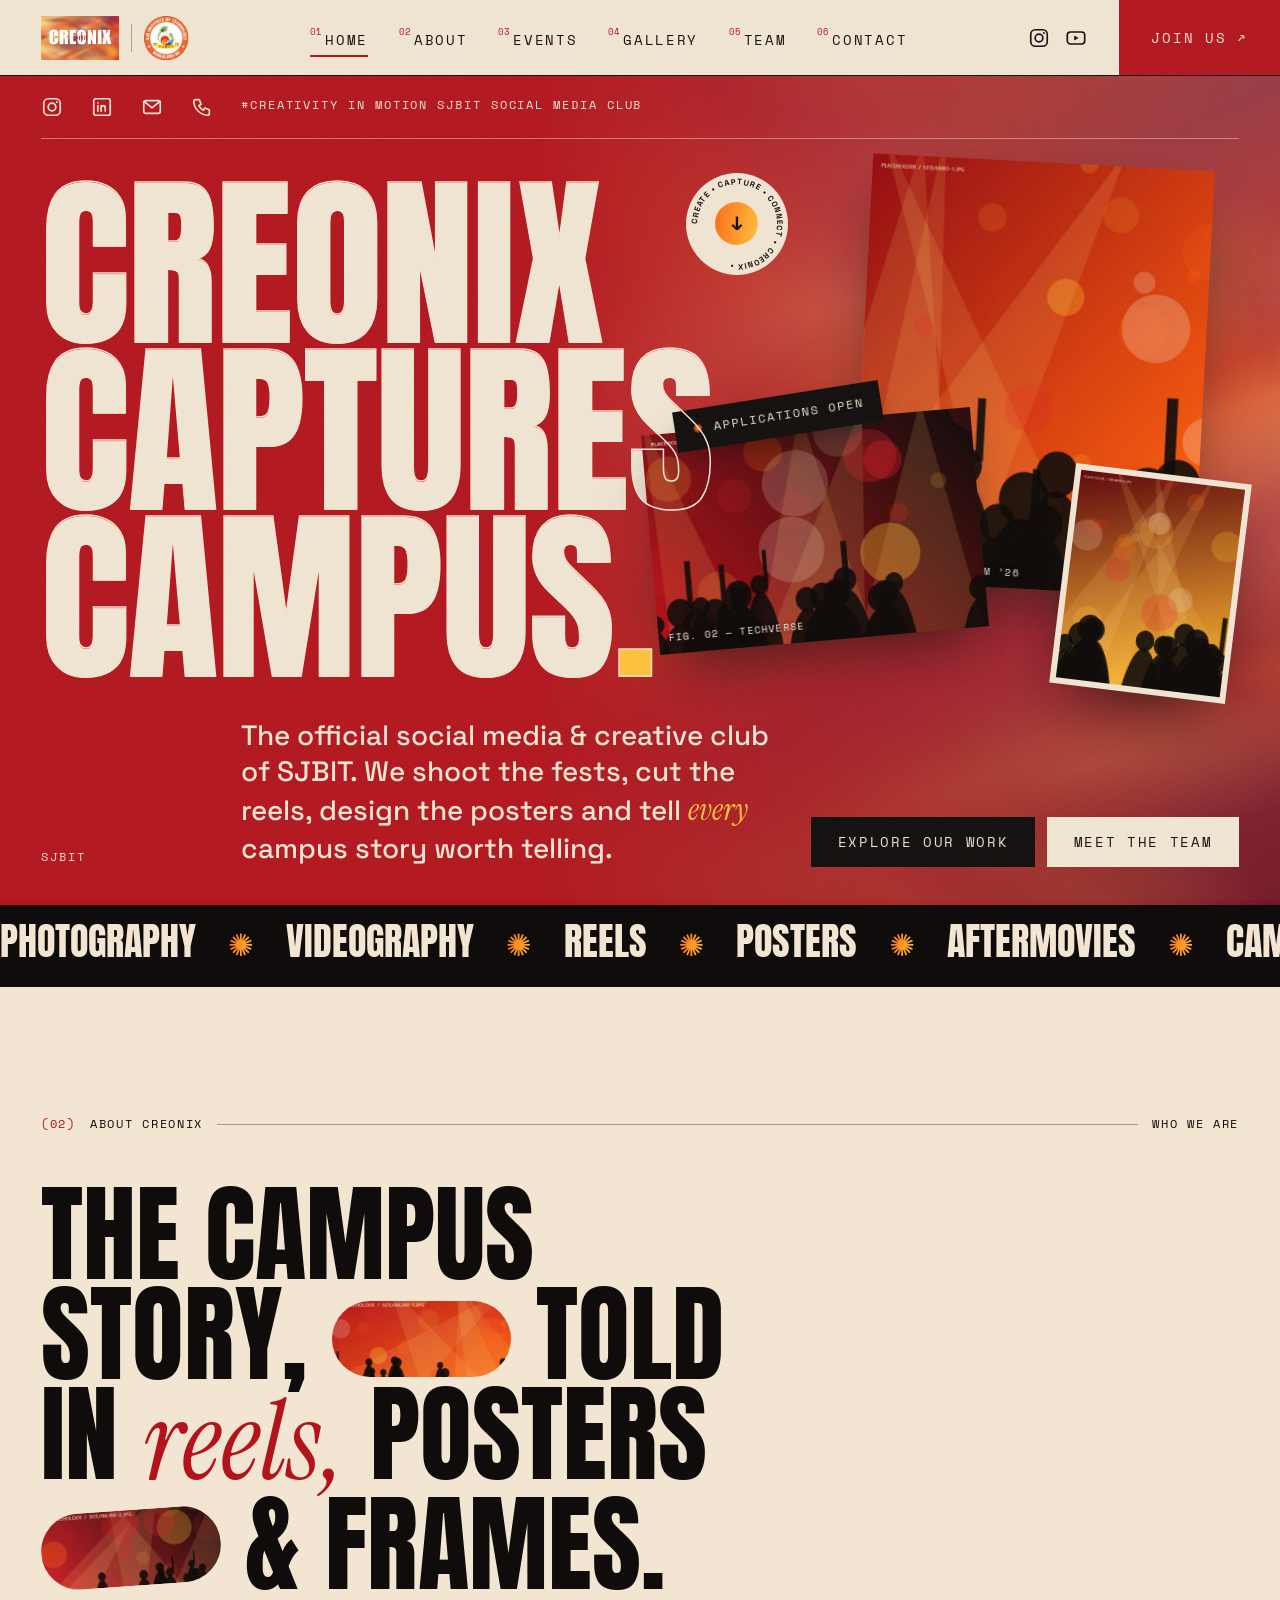
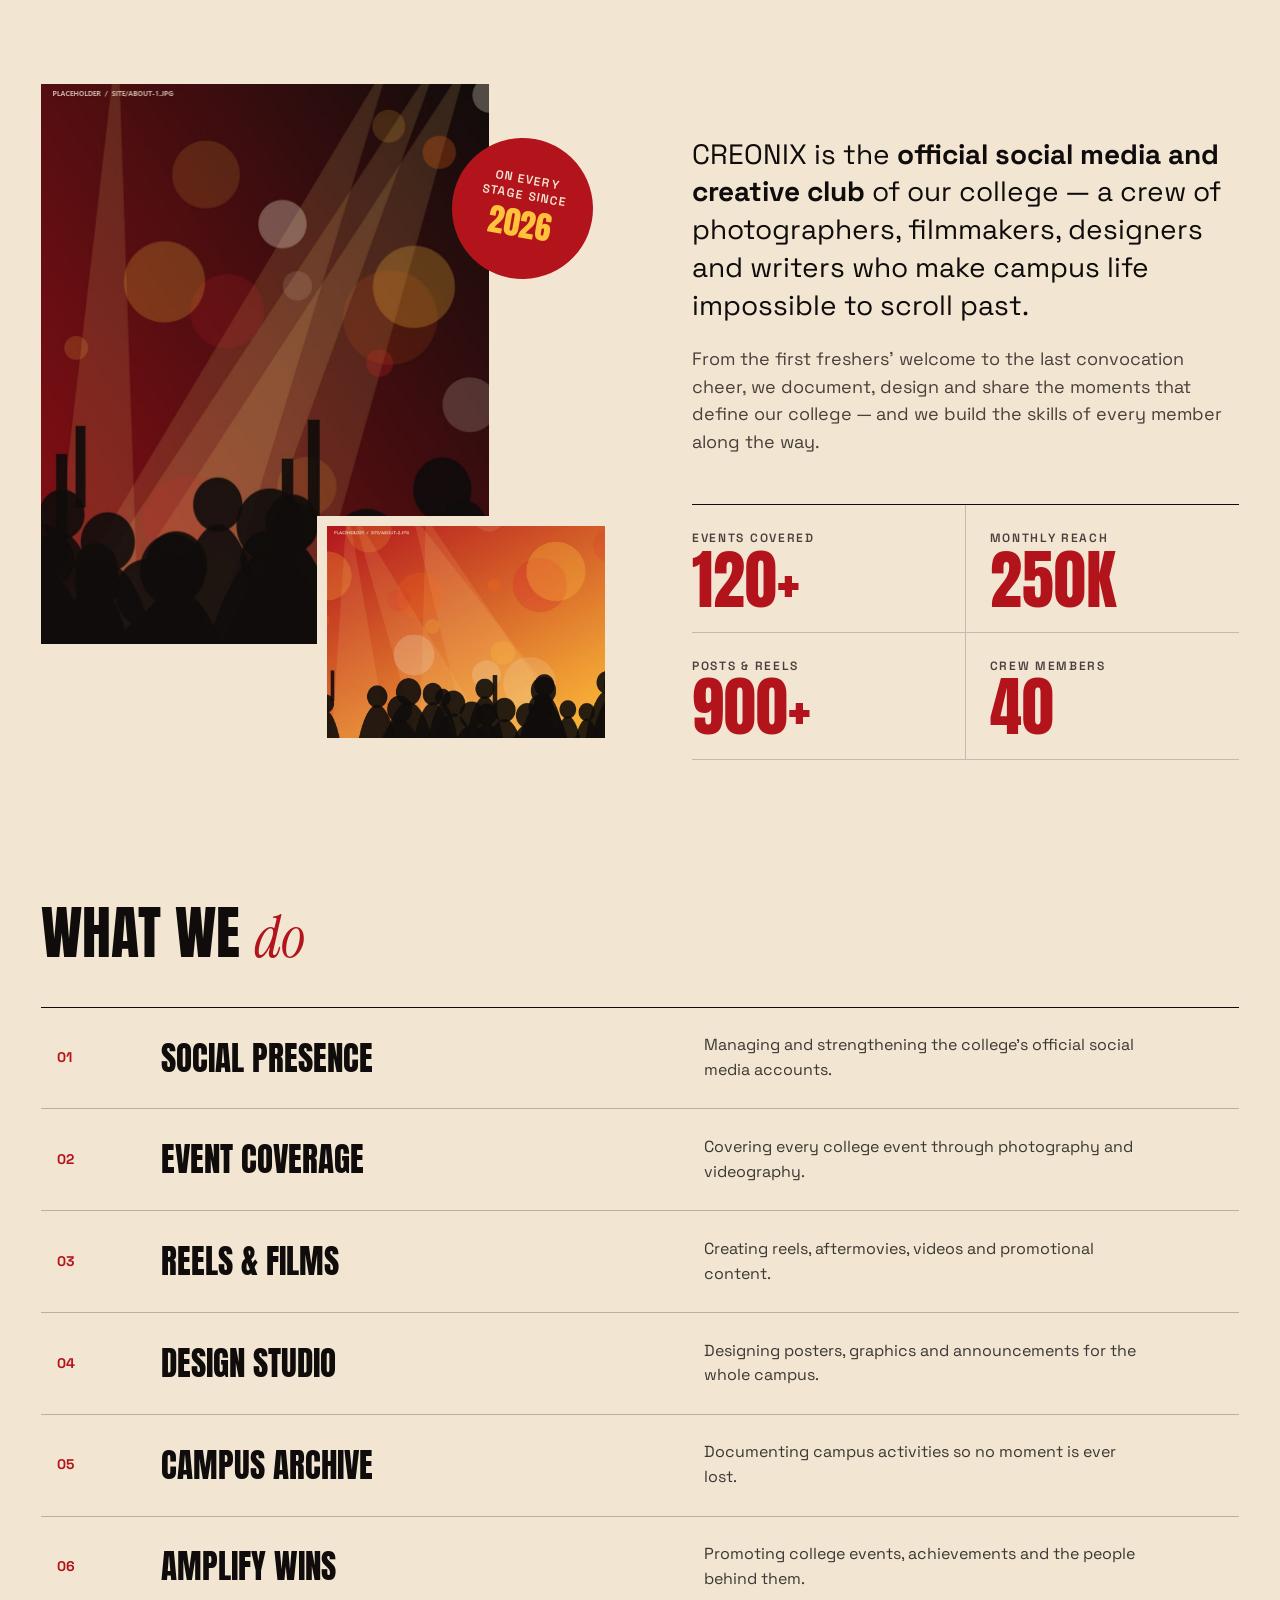
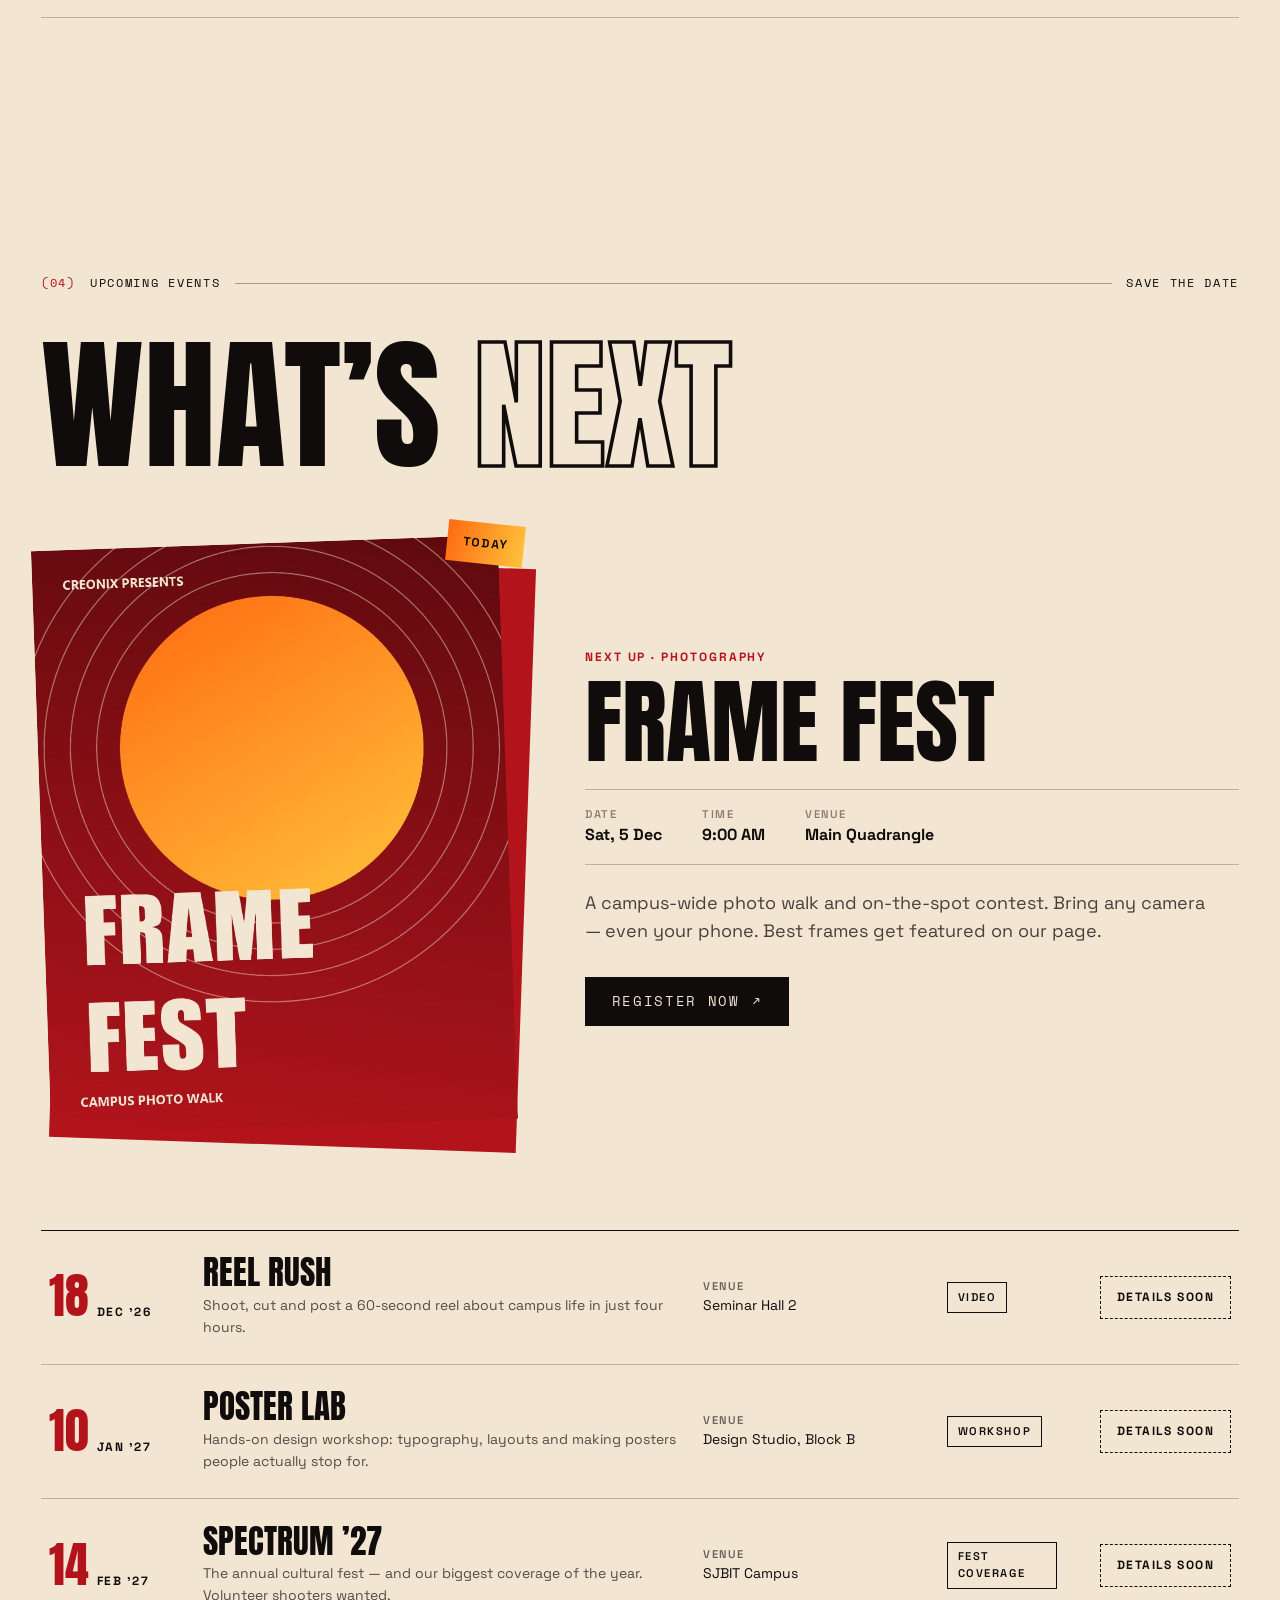
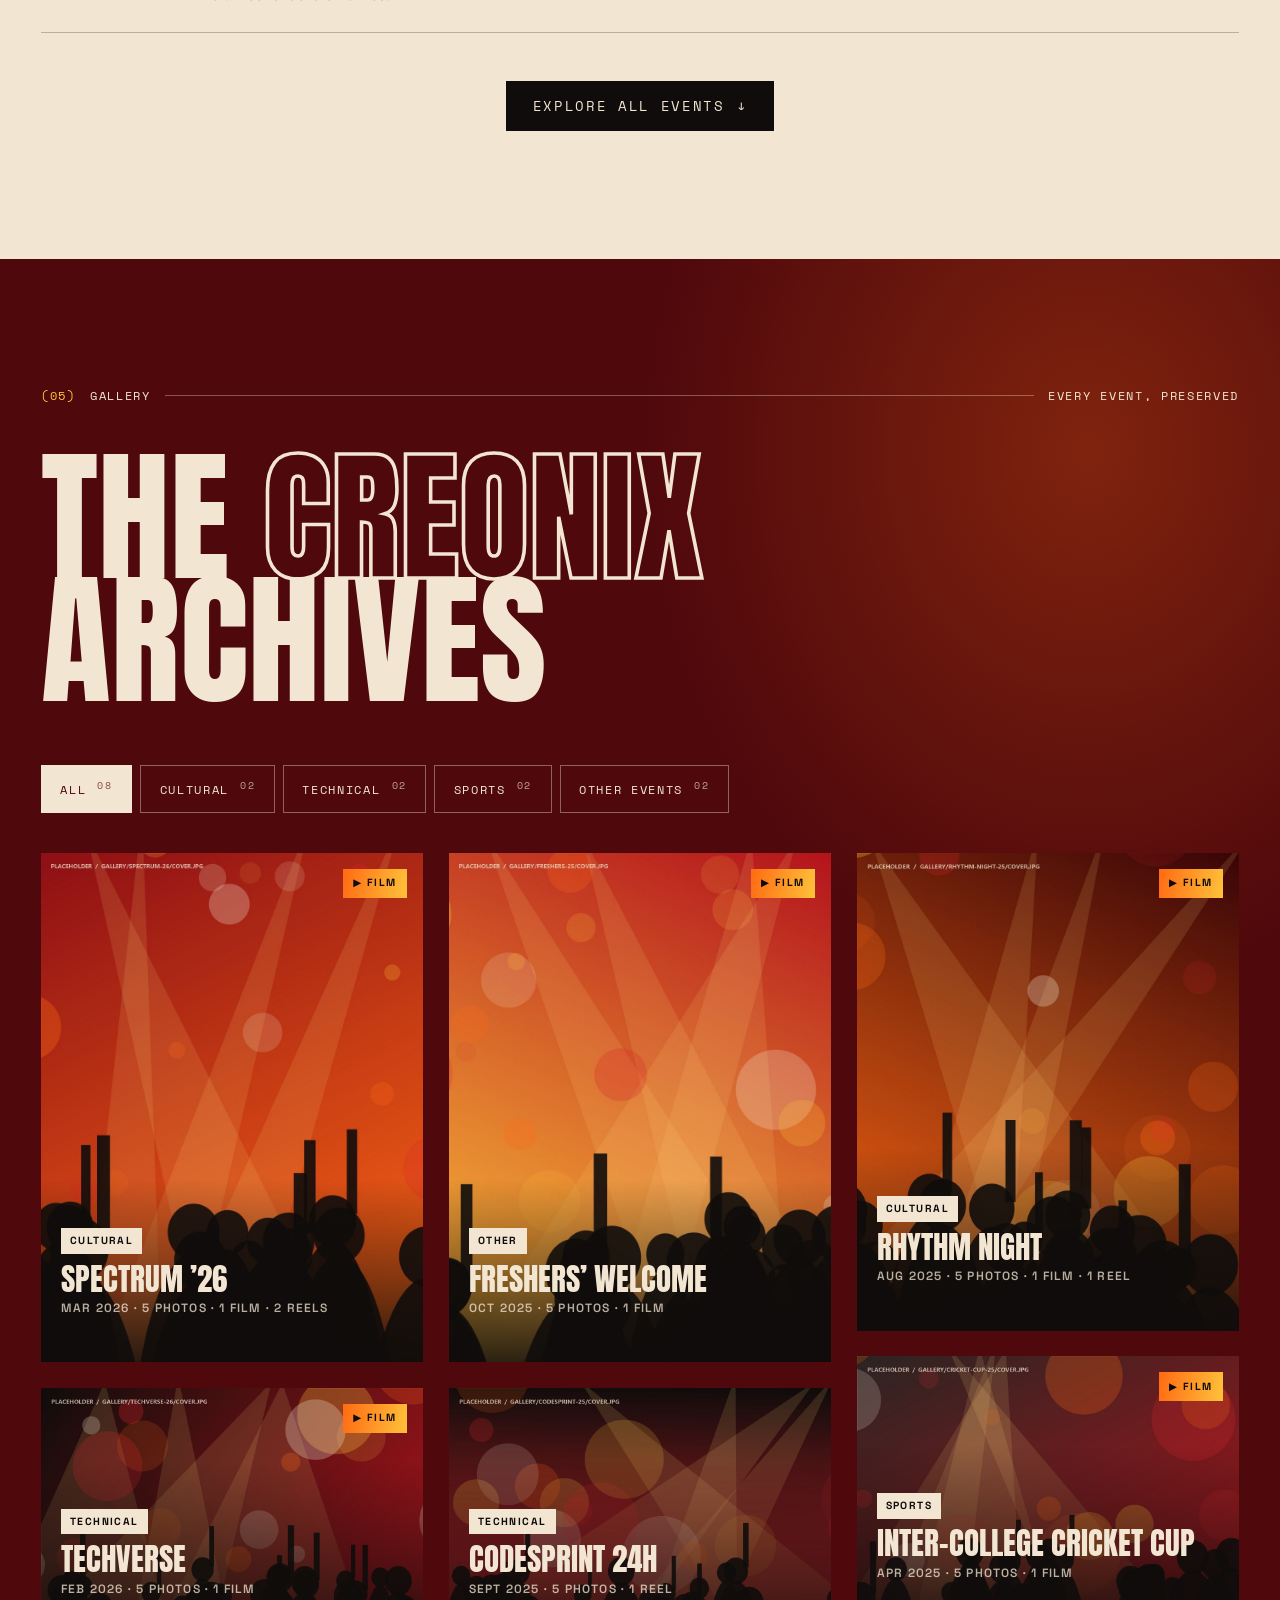
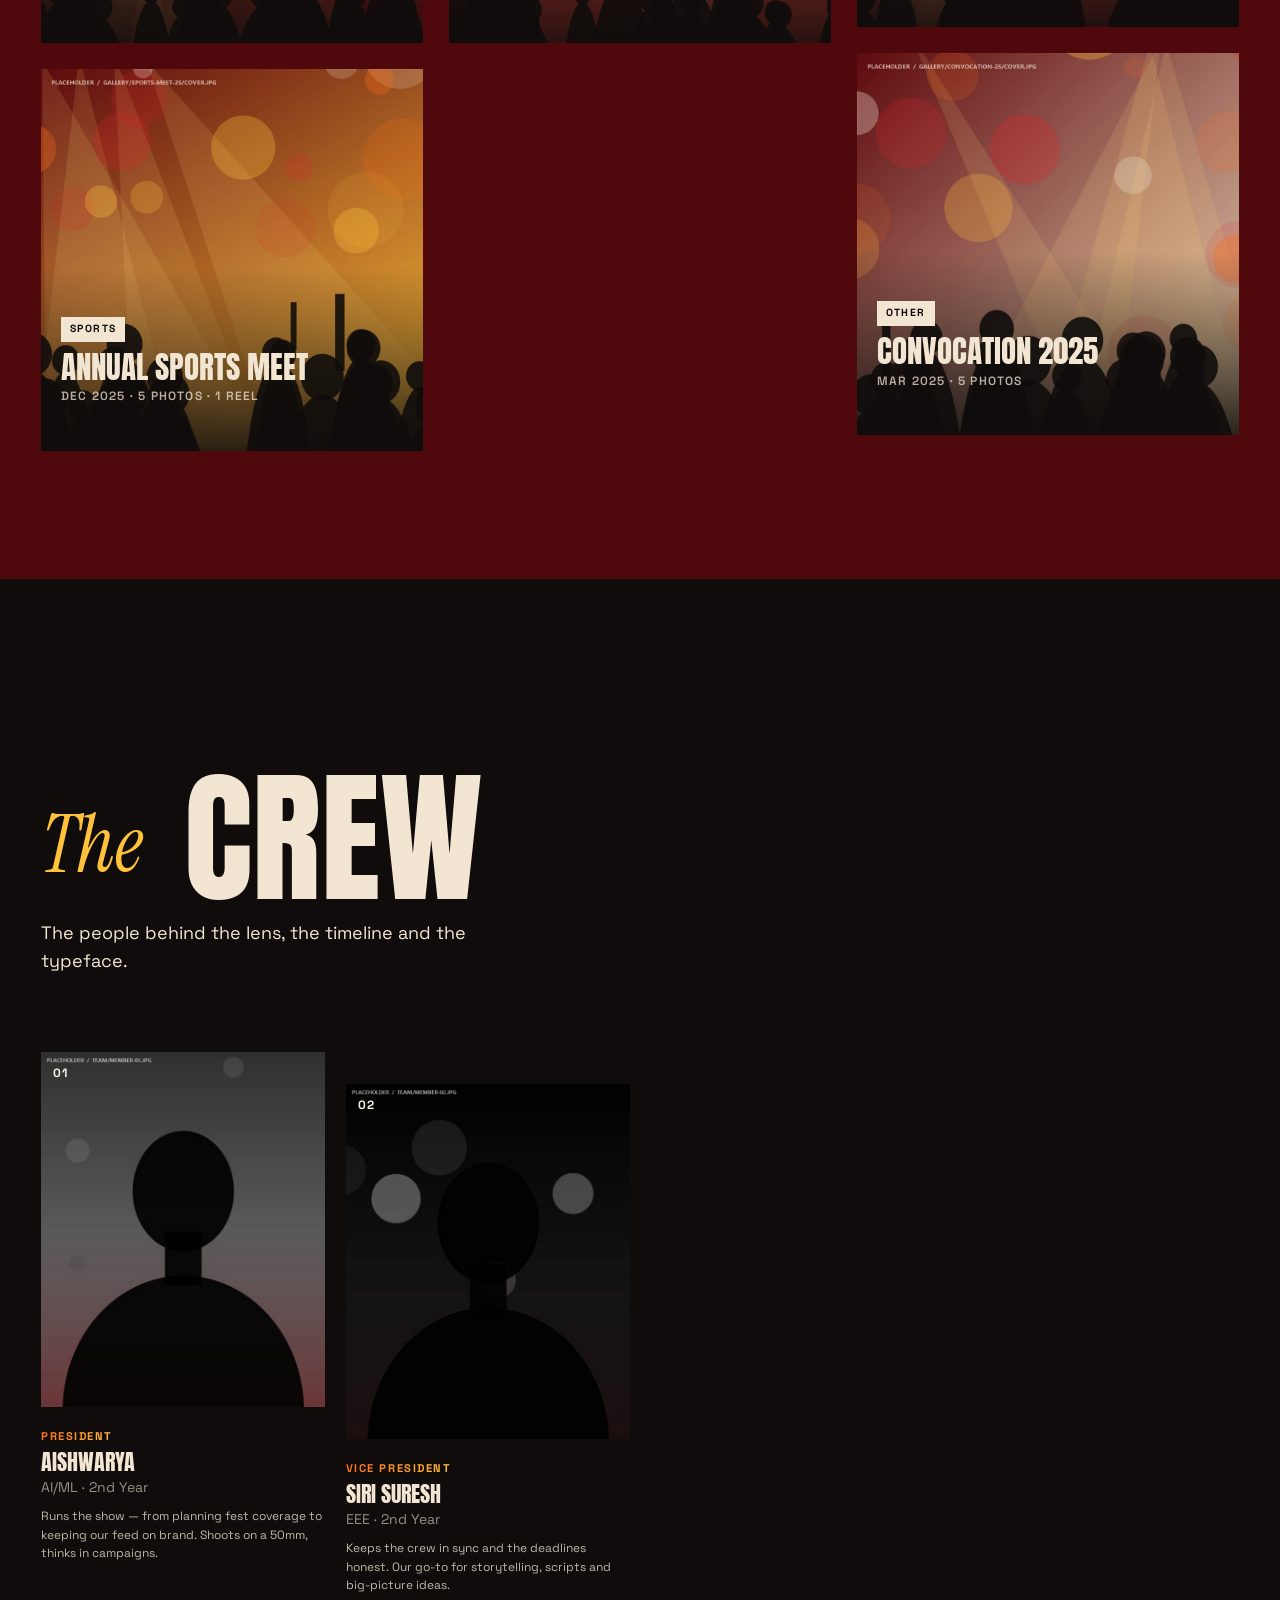
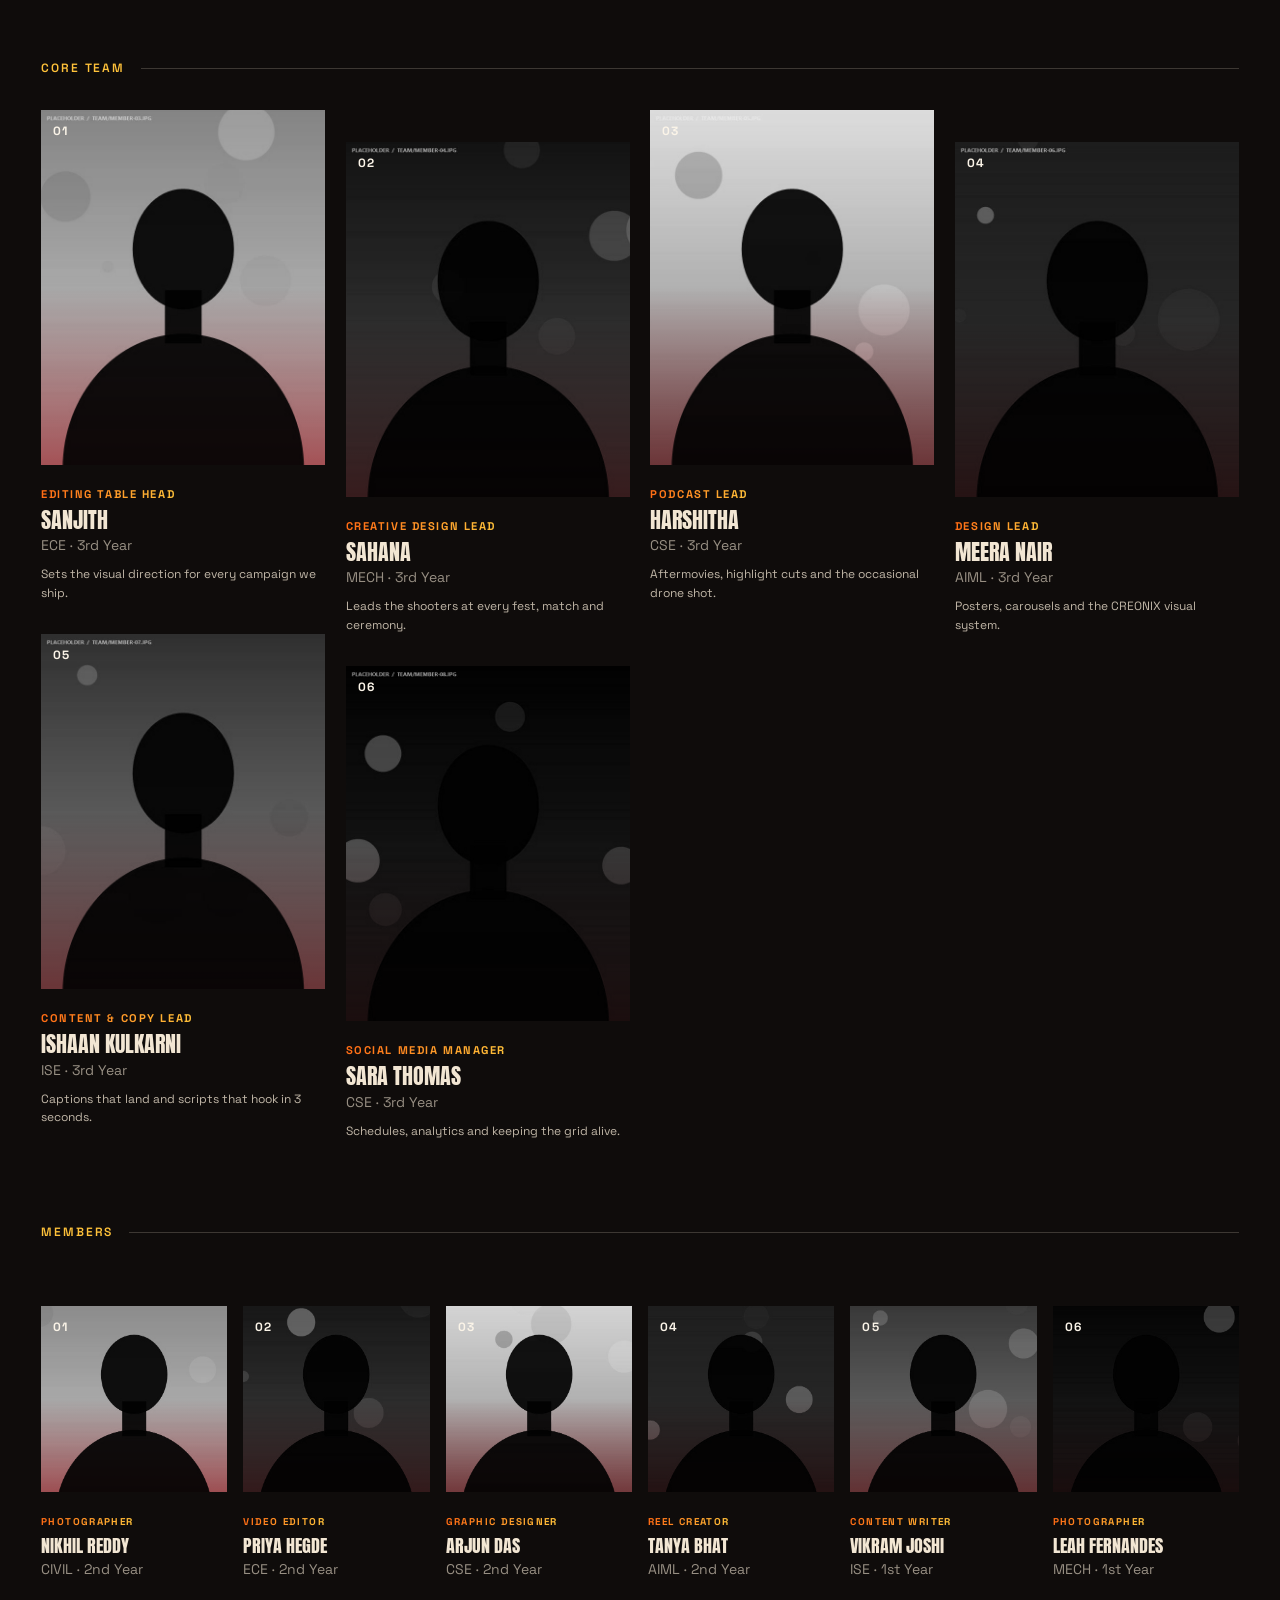
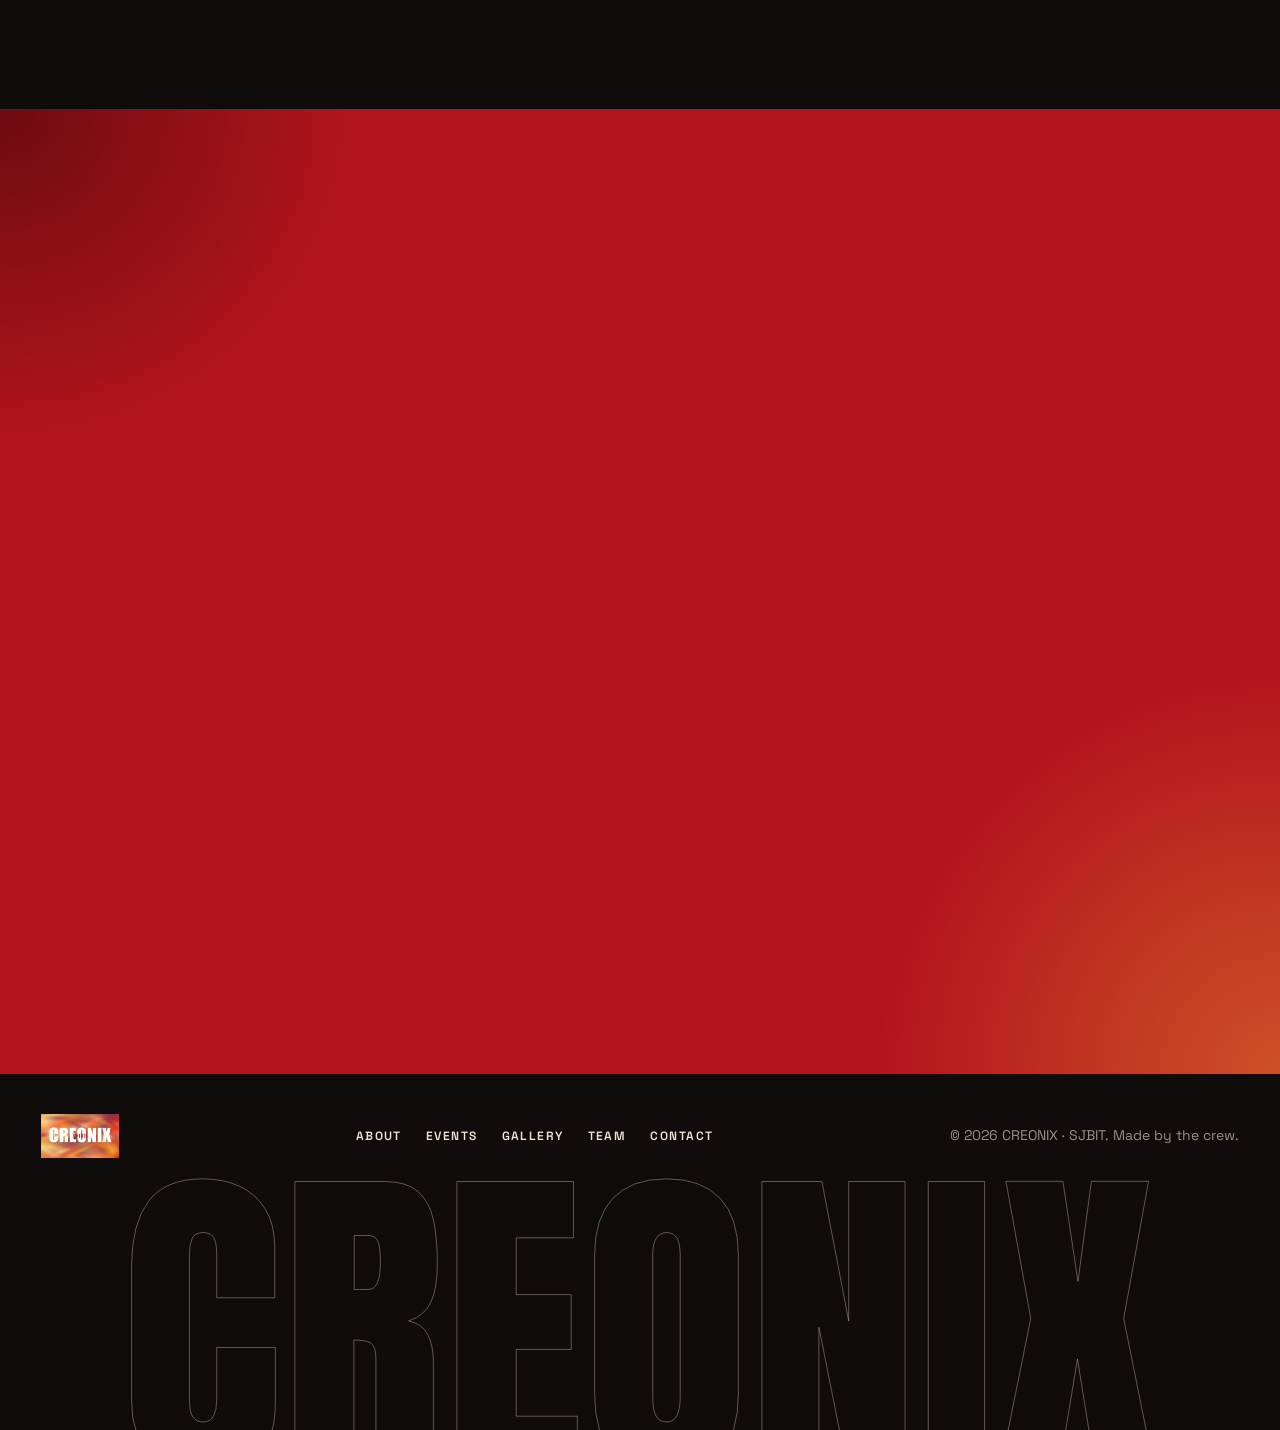
==== commit d86e2168: "Update social media links and add call option Added a call link and updated the hero strip with a ne" ====
--- a/index.html
+++ b/index.html
@@ -90,10 +90,11 @@
       <!-- Social icons (replace the old text items in this strip) -->
       <ul class="hero__strip" aria-label="Social media">
         <li><a href="https://www.instagram.com/creonix.sjbit/" target="_blank" rel="noopener" aria-label="Instagram"><svg viewBox="0 0 24 24" aria-hidden="true"><rect x="3" y="3" width="18" height="18" rx="5" /><circle cx="12" cy="12" r="4.2" /><circle cx="17.4" cy="6.6" r="1.1" class="fill" /></svg></a></li>
-        <li><a href="https://www.youtube.com/@creonix" target="_blank" rel="noopener" aria-label="YouTube"><svg viewBox="0 0 24 24" aria-hidden="true"><rect x="2.5" y="5.5" width="19" height="13" rx="3.5" /><path d="M10 9.2v5.6l4.8-2.8z" class="fill" /></svg></a></li>
         <li><a href="https://www.linkedin.com/" target="_blank" rel="noopener" aria-label="LinkedIn"><svg viewBox="0 0 24 24" aria-hidden="true"><rect x="3" y="3" width="18" height="18" rx="2" /><path d="M7.5 10.5v6M7.5 7.5v.01M11 16.5v-6m0 2.6c0-1.6 1-2.6 2.4-2.6s2.1 1 2.1 2.6v3.4" /></svg></a></li>
-        <li><a href="https://x.com/" target="_blank" rel="noopener" aria-label="X (Twitter)"><svg viewBox="0 0 24 24" aria-hidden="true"><path d="M4 4l16 16M20 4L4 20" /></svg></a></li>
         <li><a href="mailto:creonix@sjbit.edu.in" aria-label="Email"><svg viewBox="0 0 24 24" aria-hidden="true"><rect x="3" y="5" width="18" height="14" rx="2" /><path d="M3.5 6l8.5 7 8.5-7" /></svg></a></li>
+        <li><a href="tel:+910000000000" aria-label="Call"><svg viewBox="0 0 24 24" aria-hidden="true"><path d="M5 4h4l2 5-2.5 1.5a11 11 0 0 0 5 5L15 13l5 2v4a2 2 0 0 1-2 2A16 16 0 0 1 3 6a2 2 0 0 1 2-2z" /></svg></a></li>
+        <!-- Right corner text -->
+        <li class="hero__strip-tag">#Creativity in Motion <span>SJBIT Social Media Club</span></li>
       </ul>
 
       <div class="hero__stage">
--- a/style.css
+++ b/style.css
@@ -359,6 +359,12 @@
   letter-spacing: .16em;
   text-transform: uppercase;
 }
+/* Social icons inside the strip */
+.hero__strip { justify-content: flex-start; gap: 1.75rem; }
+.hero__strip a { display: grid; place-items: center; transition: transform .3s var(--ease), opacity .3s; }
+.hero__strip a:hover { transform: translateY(-2px); opacity: .7; }
+.hero__strip svg { width: 22px; height: 22px; fill: none; stroke: currentColor; stroke-width: 1.8; stroke-linecap: round; stroke-linejoin: round; }
+.hero__strip svg .fill { fill: currentColor; stroke: none; }
 
 /* Stage = heading on the left + photo collage on the right */
 .hero__stage {
@@ -1028,16 +1034,6 @@
 .socials svg { width: 22px; height: 22px; fill: none; stroke: currentColor; stroke-width: 1.7; stroke-linecap: round; stroke-linejoin: round; }
 .socials svg .fill { fill: currentColor; stroke: none; }
 
-/* Icon row sitting just under the navbar, right-aligned below the Join us button */
-.socials--bar {
-  position: absolute; top: var(--nav-h); right: 0; z-index: 90;
-  margin: 0; gap: 0; flex-wrap: nowrap;
-  background: var(--ink-900); color: var(--cream-200);
-}
-.socials--bar a { width: 40px; height: 40px; border: 0; }
-.socials--bar a:hover { transform: none; }
-.socials--bar svg { width: 18px; height: 18px; }
-
 
 /* ==========================================================================
    13. FOOTER + BACK TO TOP
@@ -1095,7 +1091,6 @@
   .nav__join { order: 3; }
 
   /* Hero: heading on top, collage becomes its own block underneath */
-  .hero__strip li:nth-child(4) { display: none; }
   .hero__stage { flex-direction: column; align-items: stretch; gap: 2rem; }
   .hero__title { font-size: 19vw; }
   .hero__title--ghost { display: none; }
@@ -1148,7 +1143,6 @@
 
   /* Hero: bigger relative type, taller collage, two-item strip */
   .hero__strip { font-size: .62rem; padding-block: 1rem; }
-  .hero__strip li:nth-child(3) { display: none; }
   .hero__stage { padding-top: 1.75rem; }
   .hero__title { font-size: 21.5vw; line-height: .88; }
   .hero__collage { height: 104vw; }
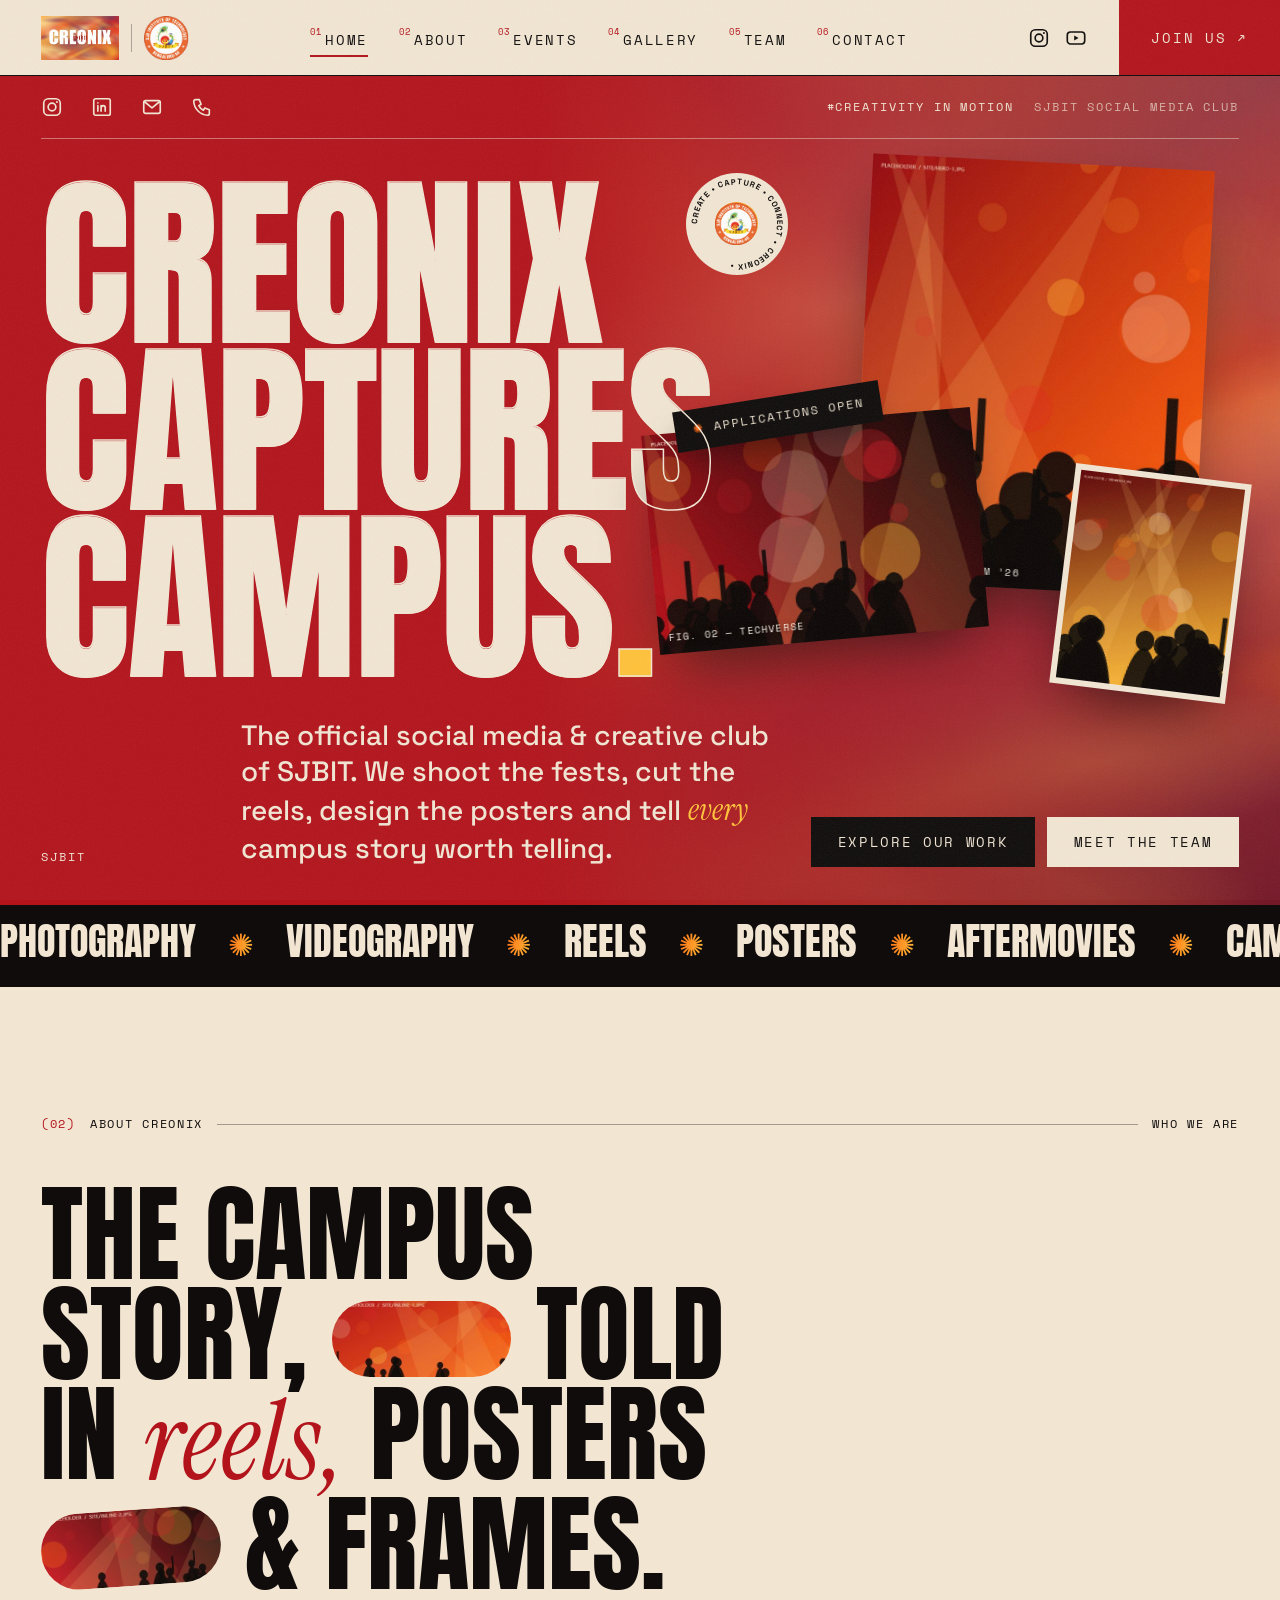
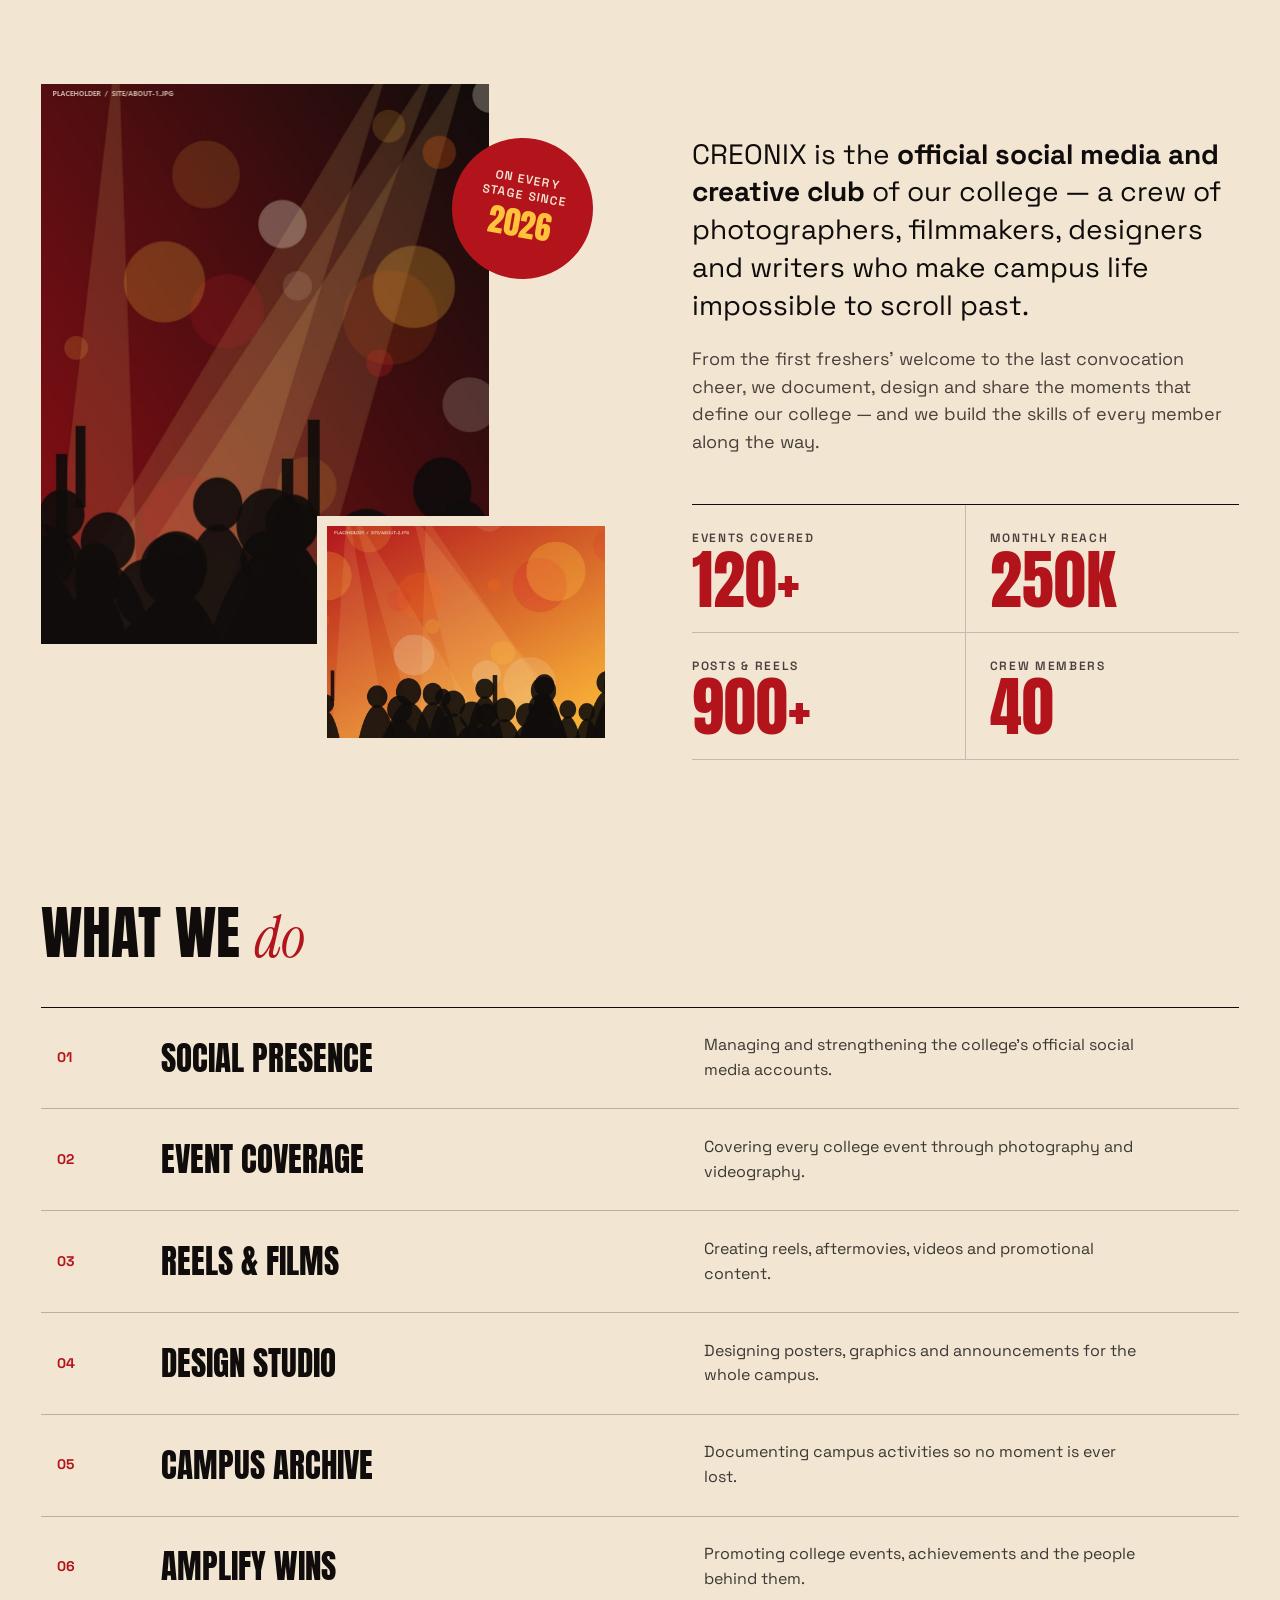
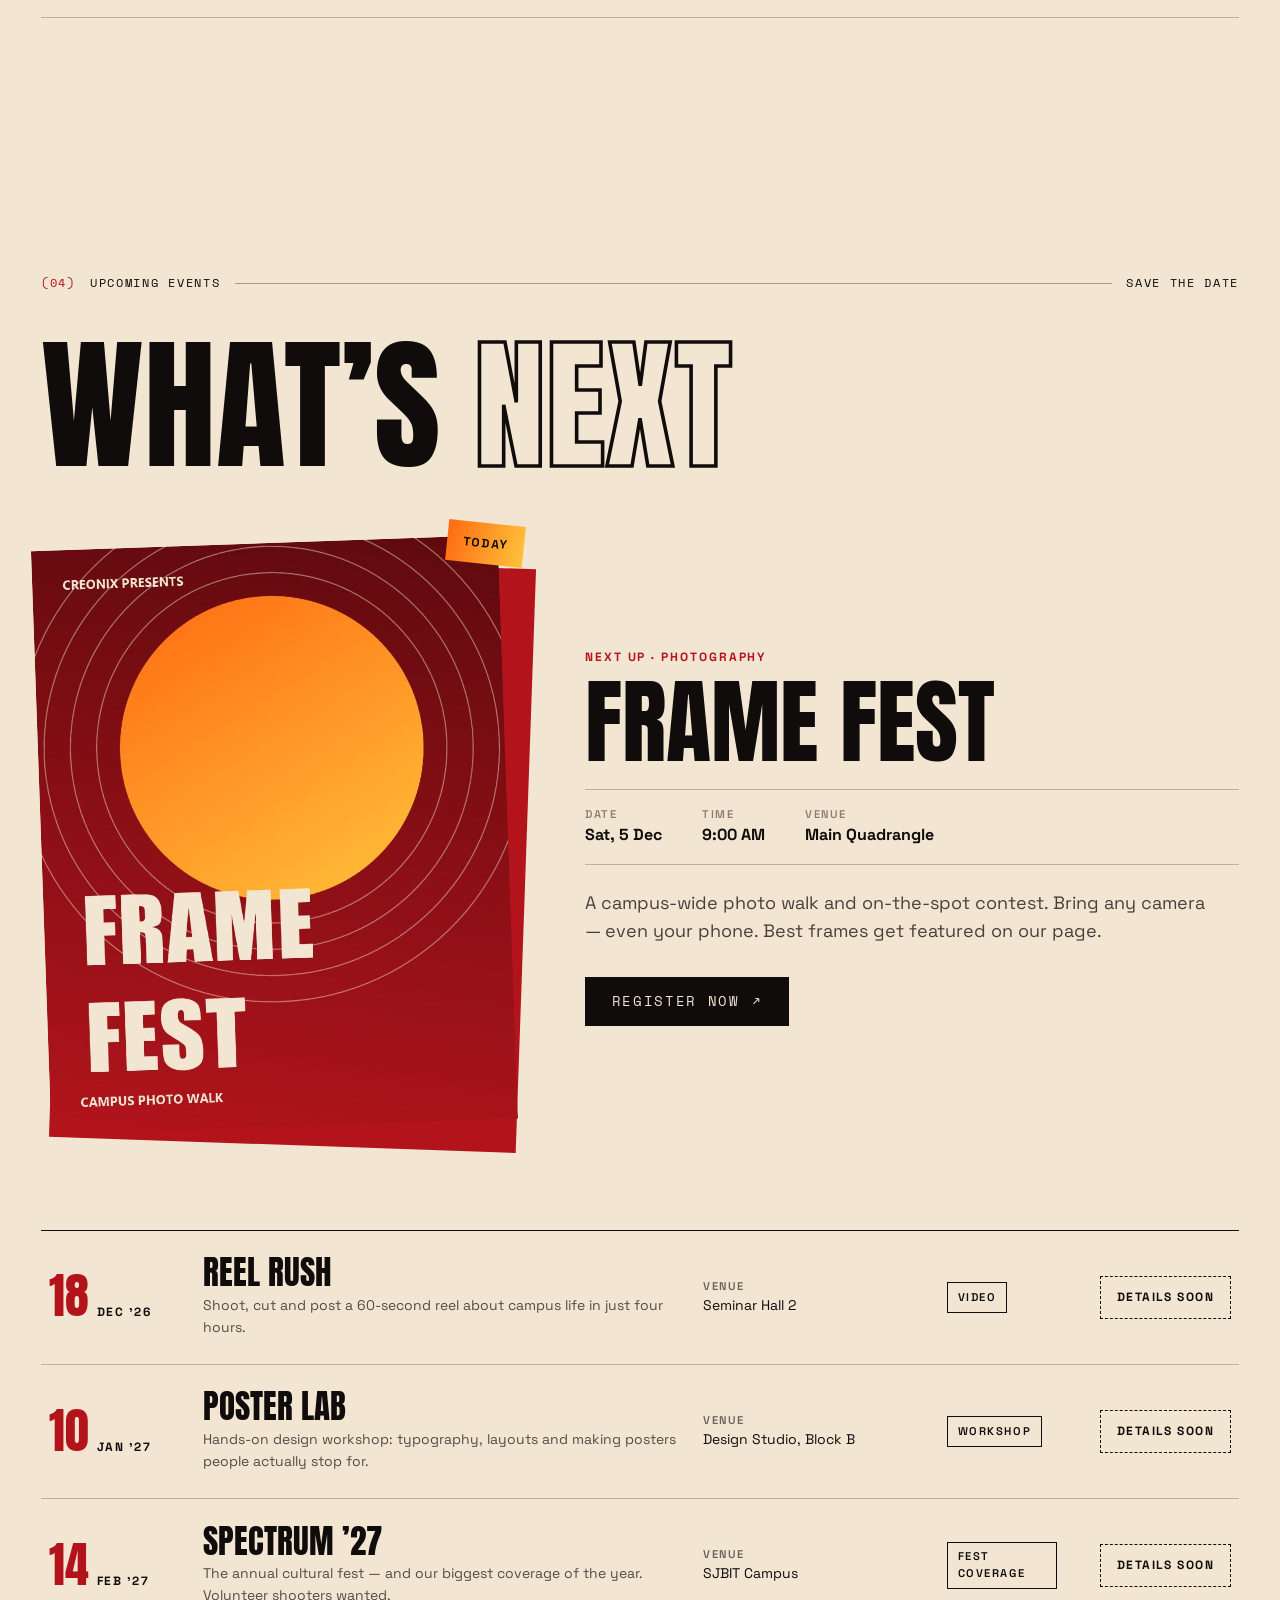
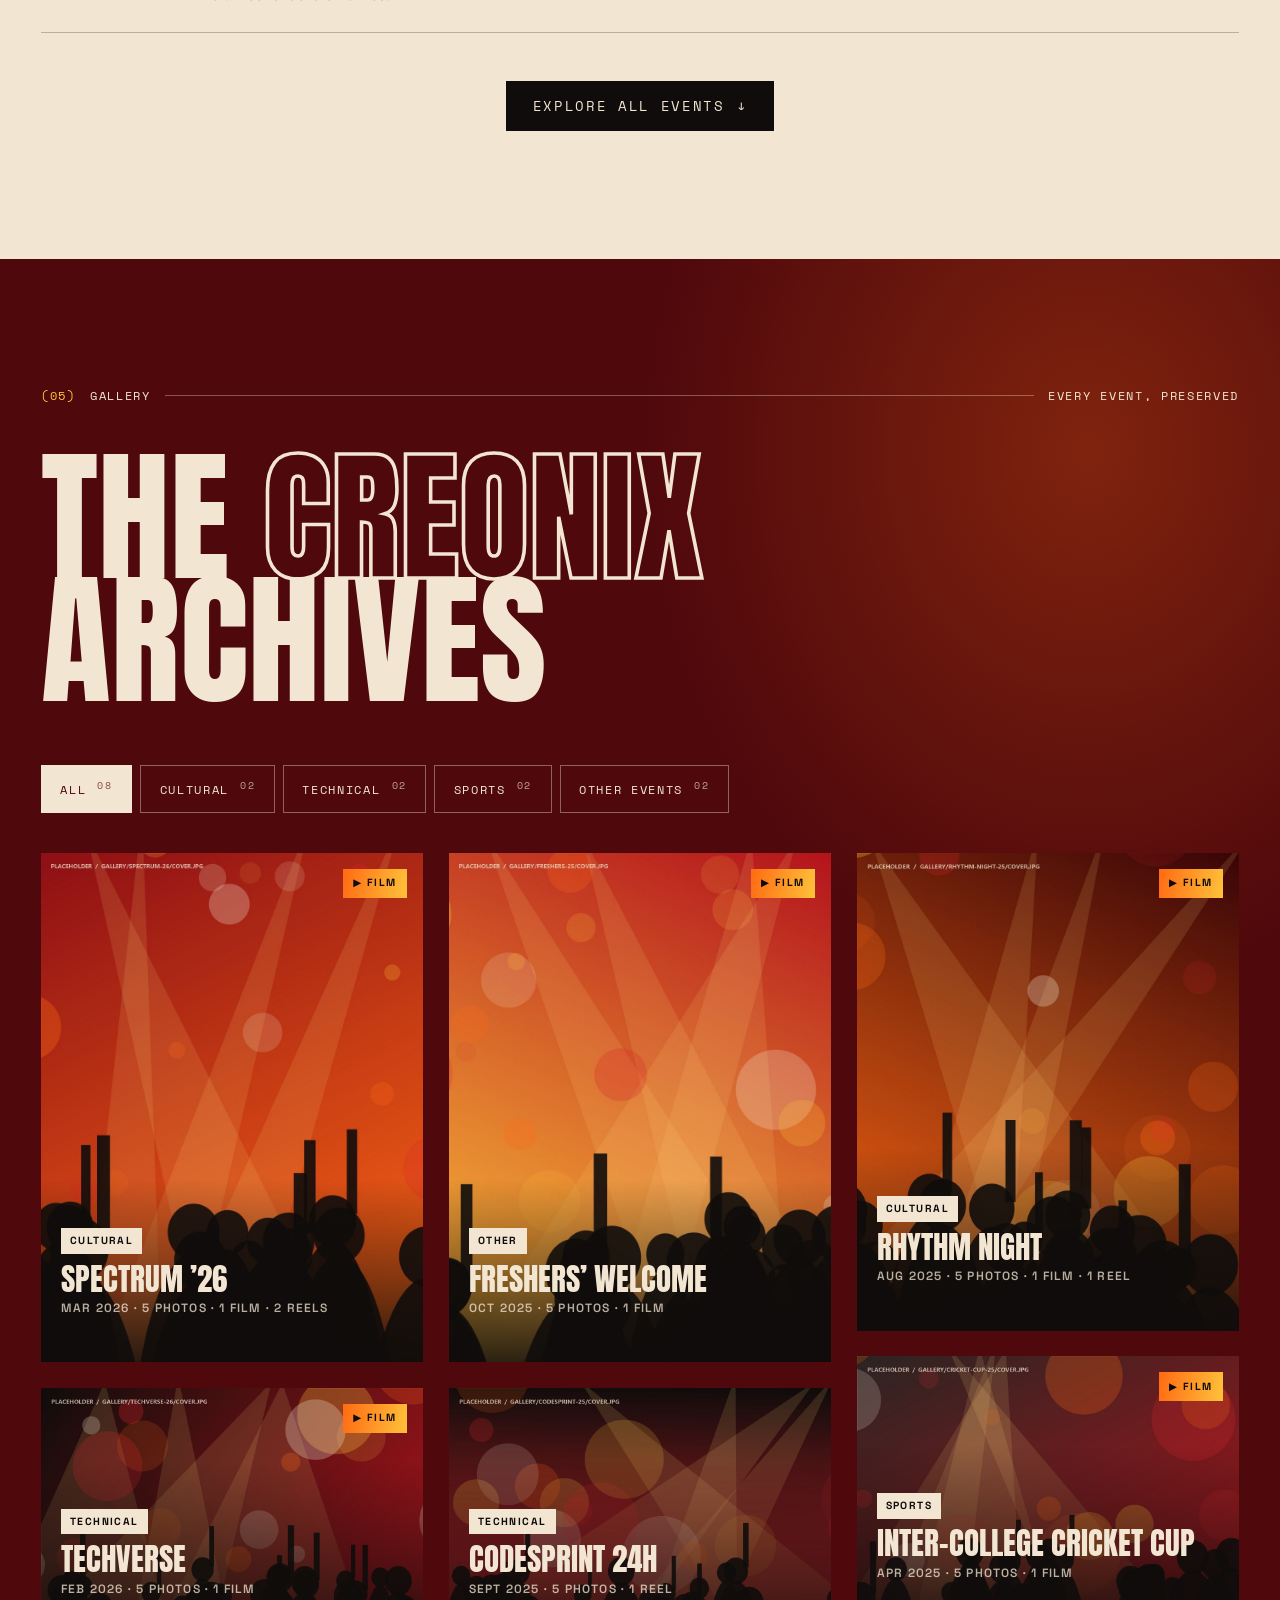
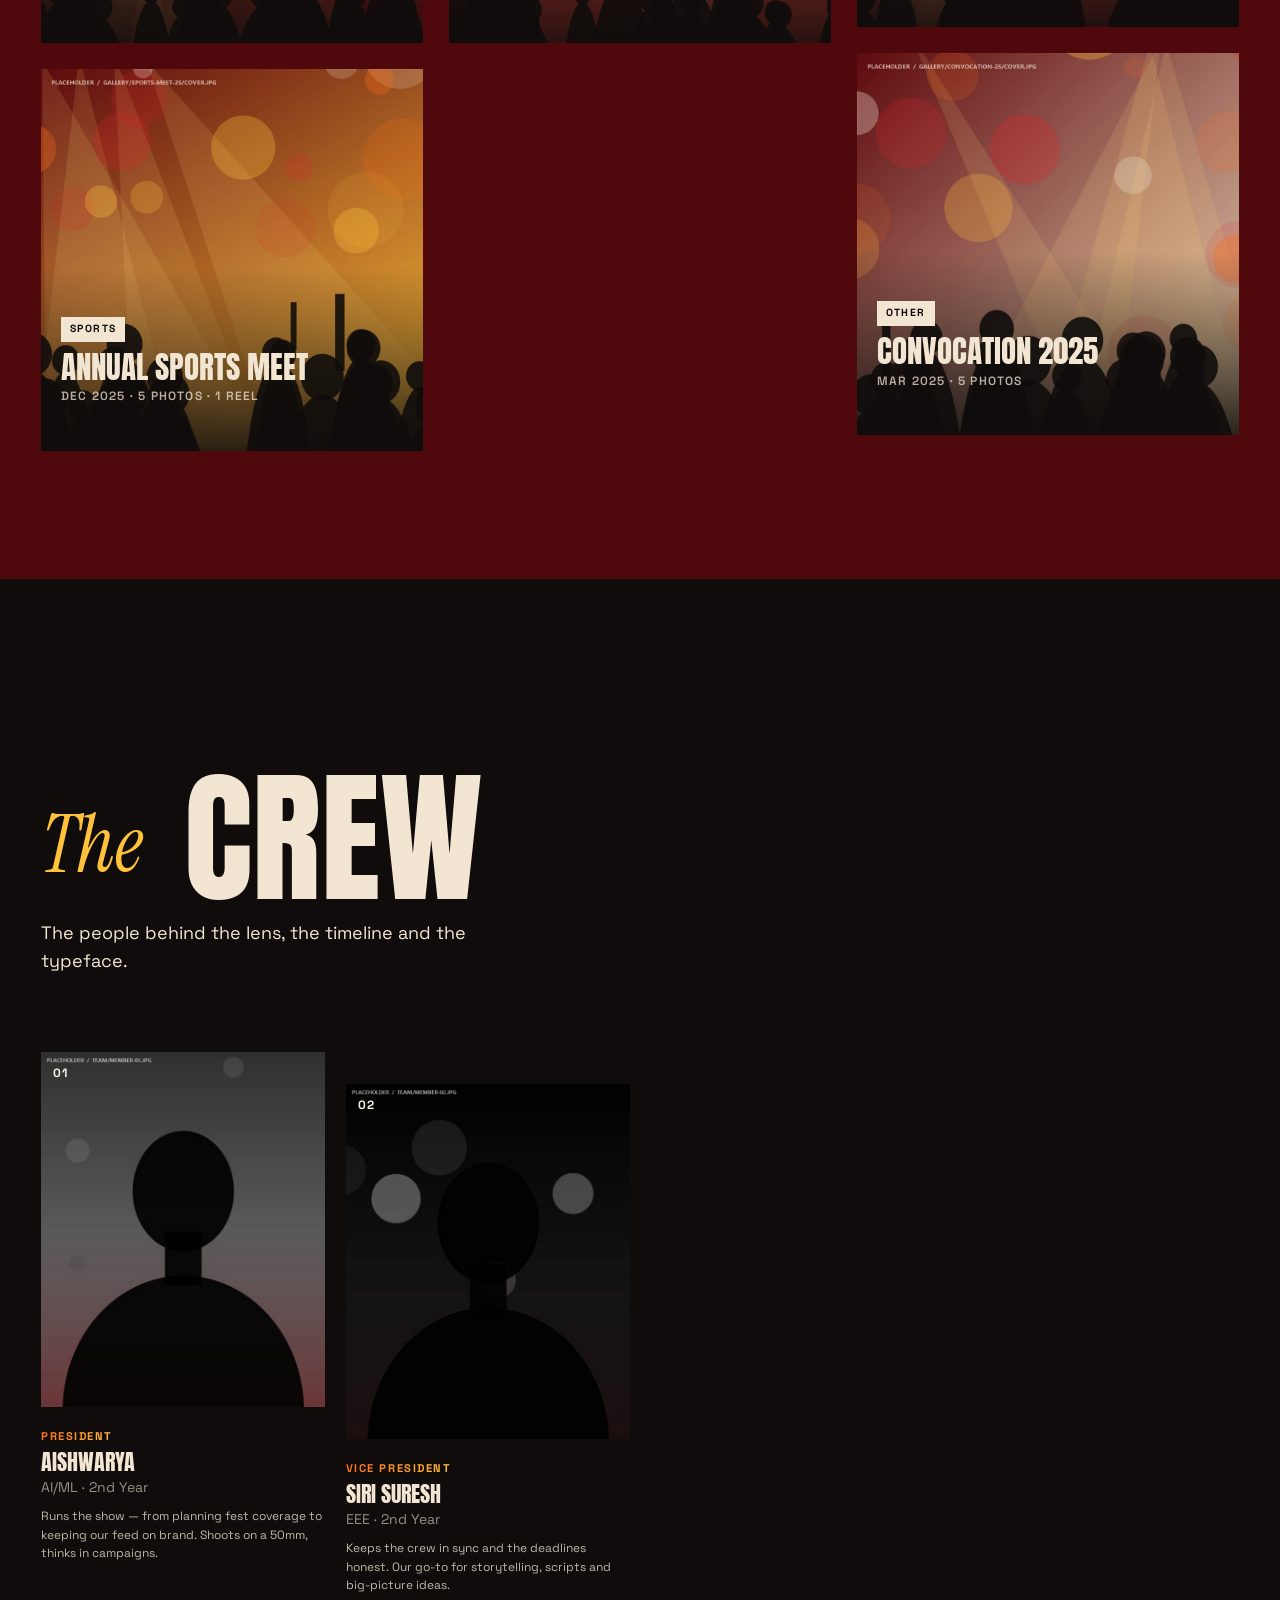
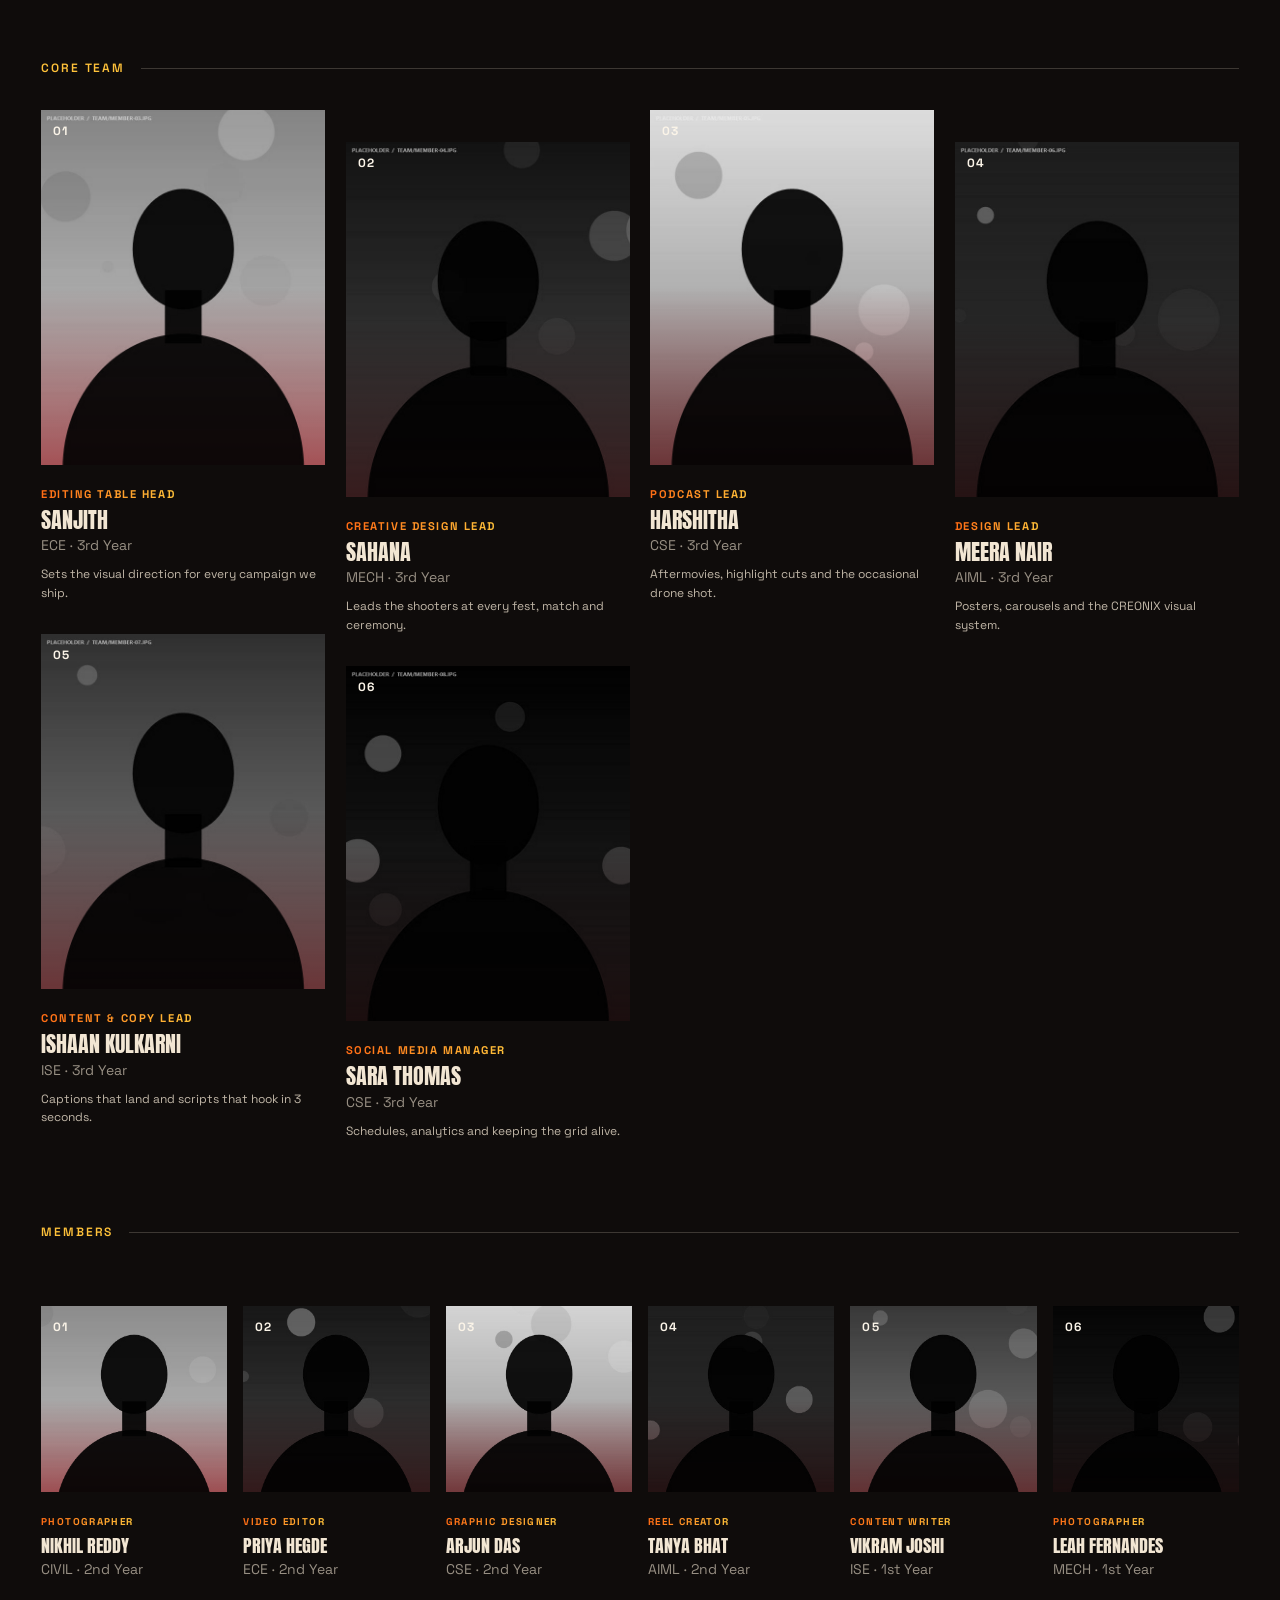
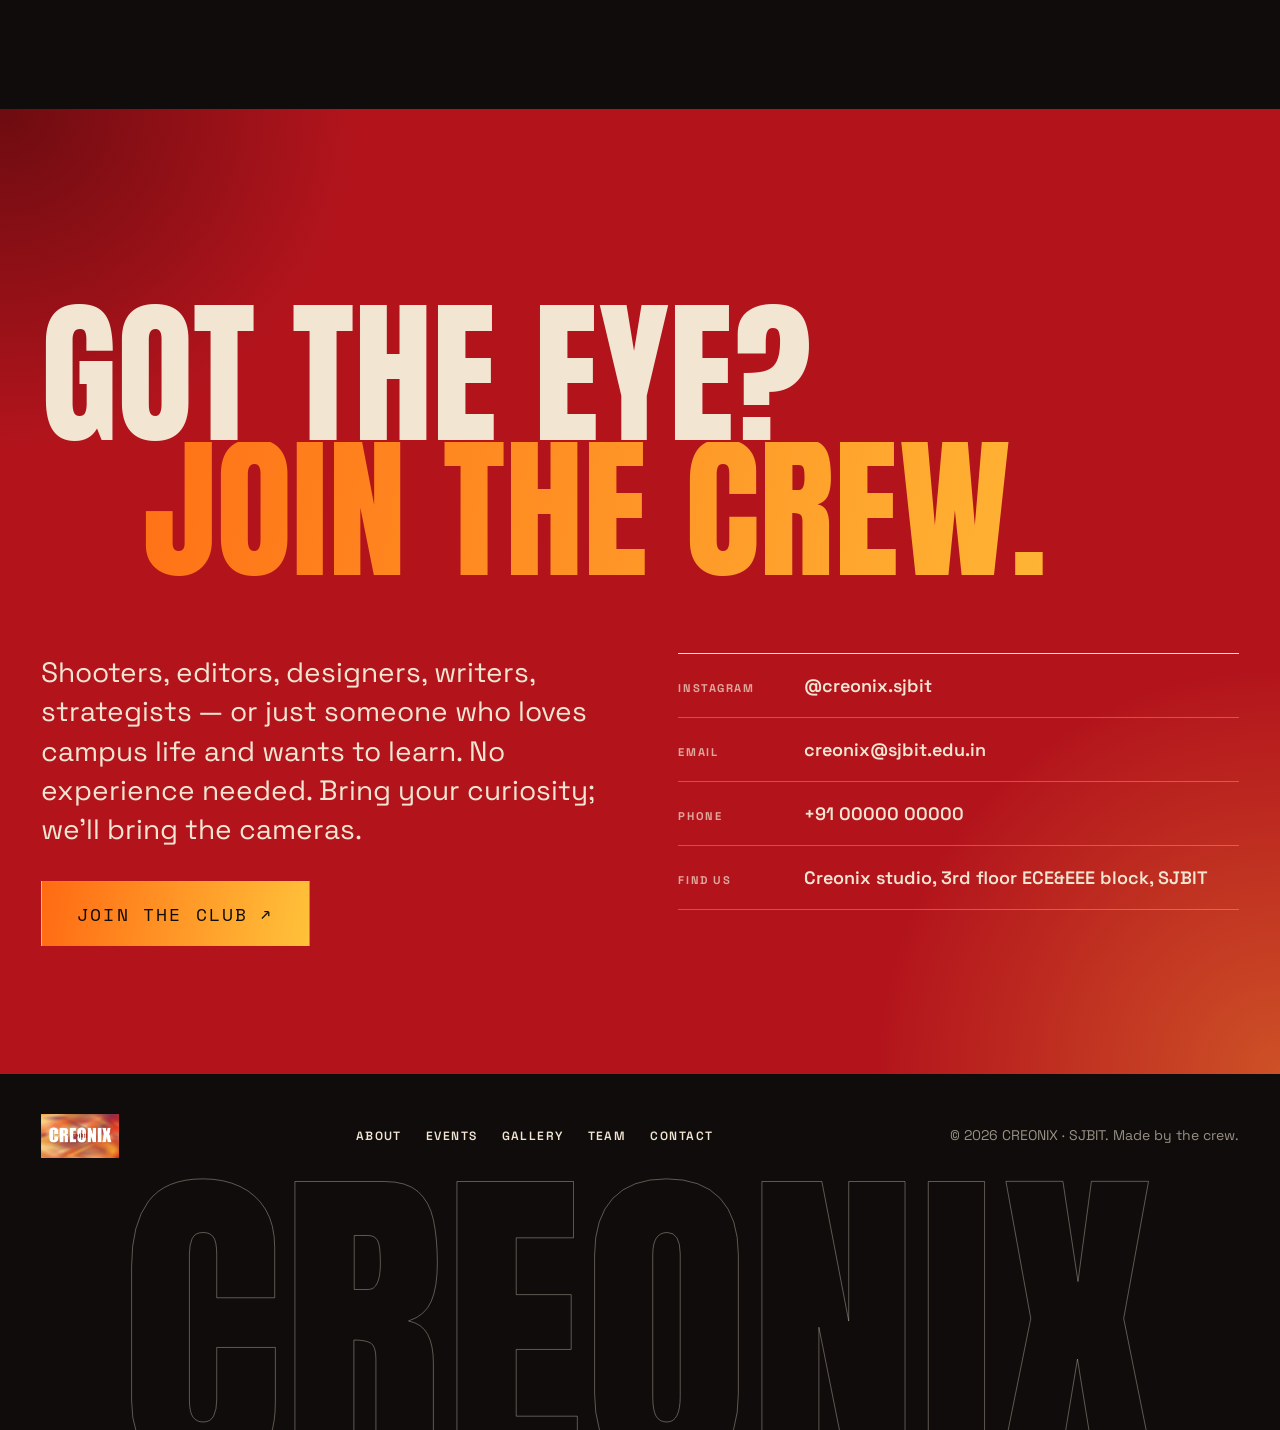
==== commit 64079efa: "Update hero badge link and logo in index.html" ====
--- a/index.html
+++ b/index.html
@@ -127,12 +127,12 @@
           </figure>
           <span class="hero__sticker"><b>✺</b> Applications open</span>
           <!-- Rotating badge -->
-          <a class="hero__badge" href="#about" aria-label="Scroll to About">
+          <a class="hero__badge" href="https://www.sjbit.edu.in/" target="_blank" rel="noopener" aria-label="Visit the SJB Institute of Technology website">
             <svg viewBox="0 0 200 200" aria-hidden="true">
               <defs><path id="badgeCircle" d="M100,100 m-78,0 a78,78 0 1,1 156,0 a78,78 0 1,1 -156,0" /></defs>
               <text><textPath href="#badgeCircle">CREATE • CAPTURE • CONNECT • CREONIX • </textPath></text>
             </svg>
-            <span class="hero__badge-core">↓</span>
+            <span class="hero__badge-core"><img src="assets/sjbit-logo.png" alt="" width="110" height="108" /></span>
           </a>
         </div>
       </div>
--- a/style.css
+++ b/style.css
@@ -360,7 +360,9 @@
   text-transform: uppercase;
 }
 /* Social icons inside the strip */
-.hero__strip { justify-content: flex-start; gap: 1.75rem; }
+.hero__strip { justify-content: flex-start; align-items: center; flex-wrap: wrap; gap: .5rem 1.75rem; }
+.hero__strip-tag { margin-left: auto; display: flex; gap: 1.25rem; flex-wrap: wrap; justify-content: flex-end; }
+.hero__strip-tag span { opacity: .7; }
 .hero__strip a { display: grid; place-items: center; transition: transform .3s var(--ease), opacity .3s; }
 .hero__strip a:hover { transform: translateY(-2px); opacity: .7; }
 .hero__strip svg { width: 22px; height: 22px; fill: none; stroke: currentColor; stroke-width: 1.8; stroke-linecap: round; stroke-linejoin: round; }
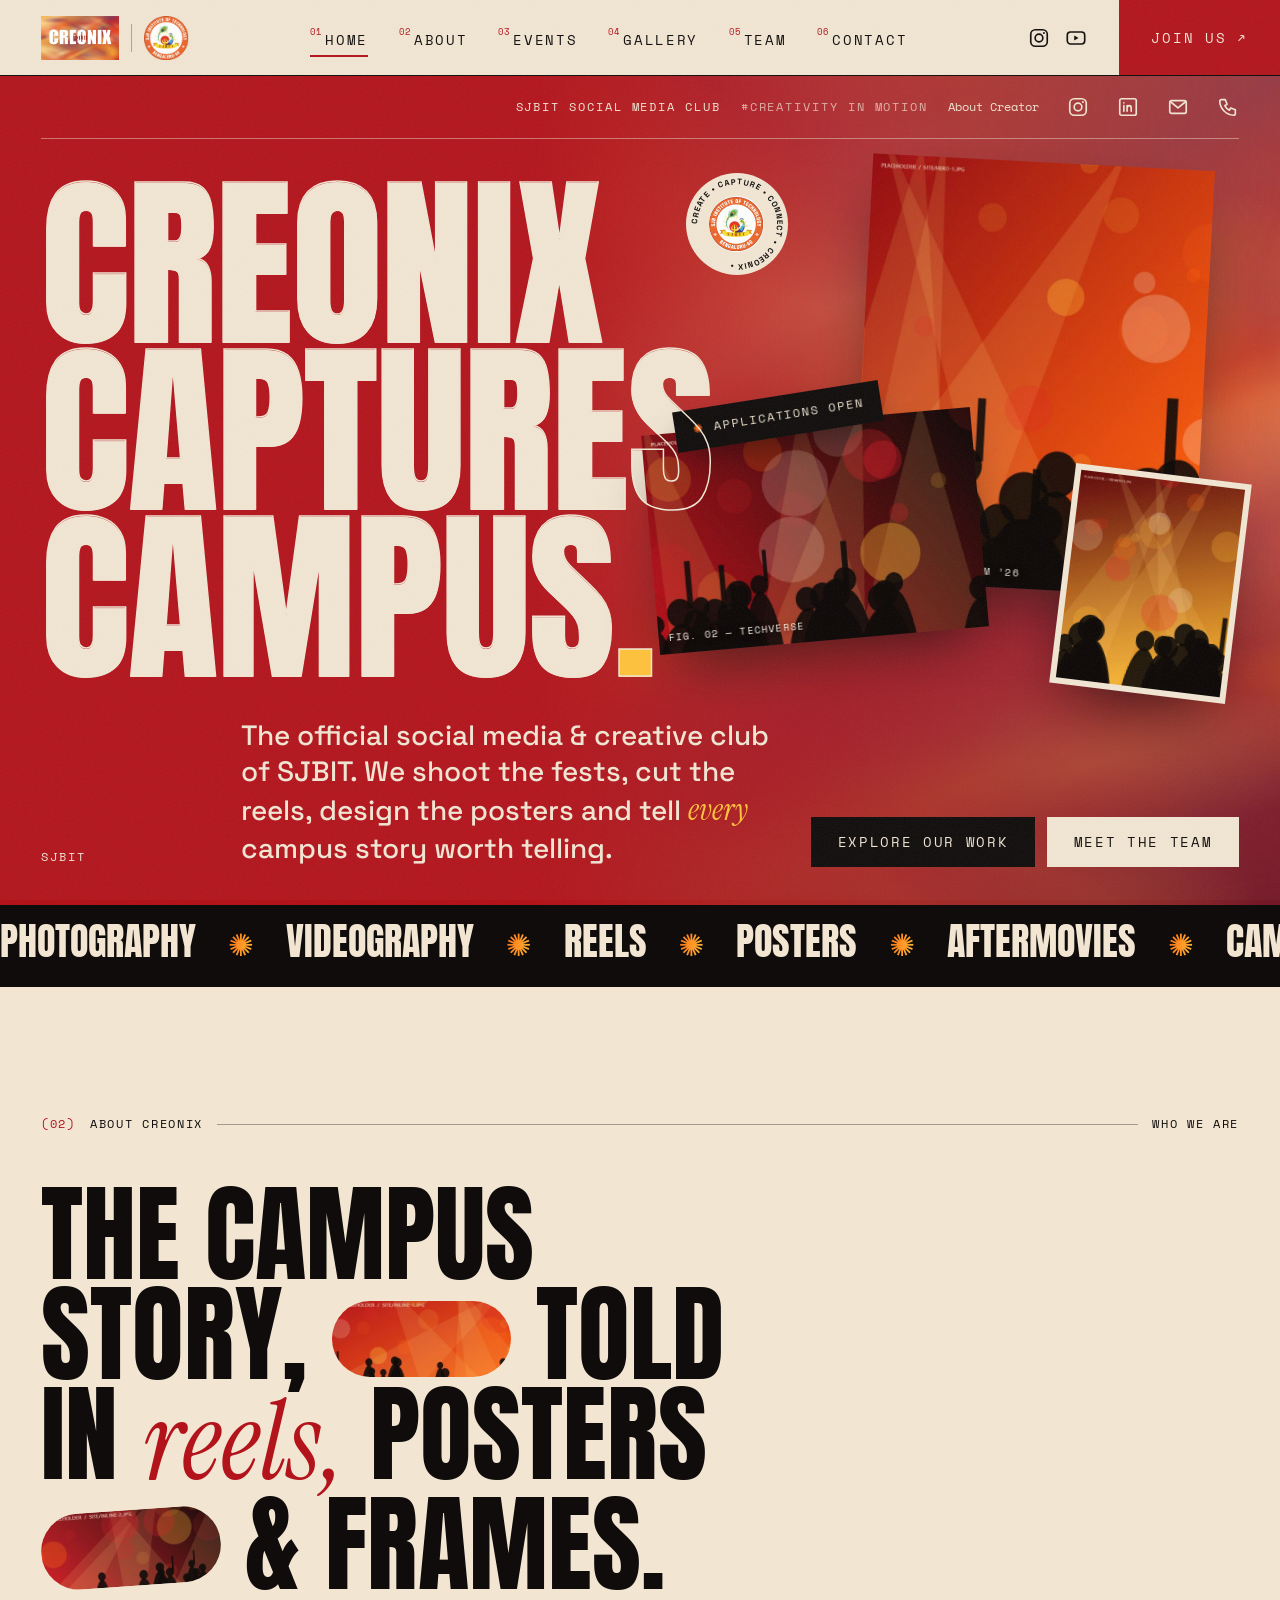
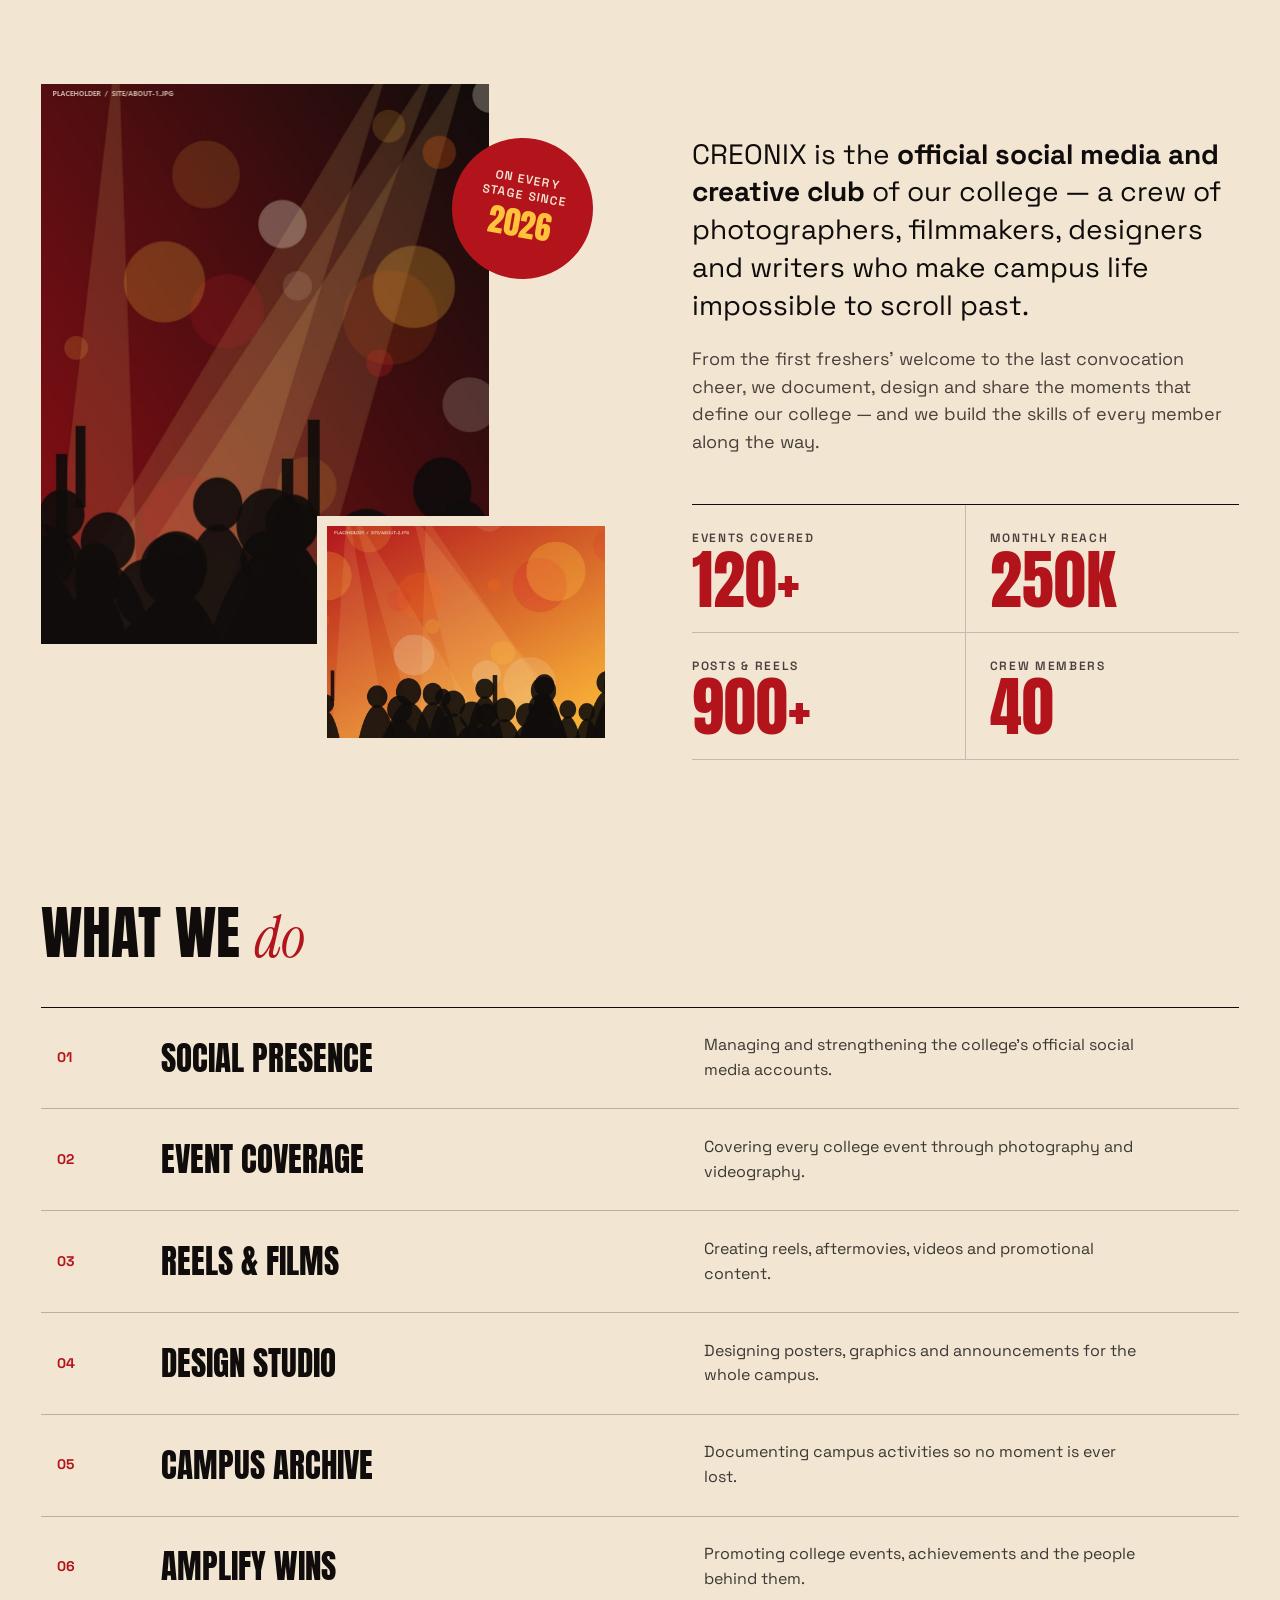
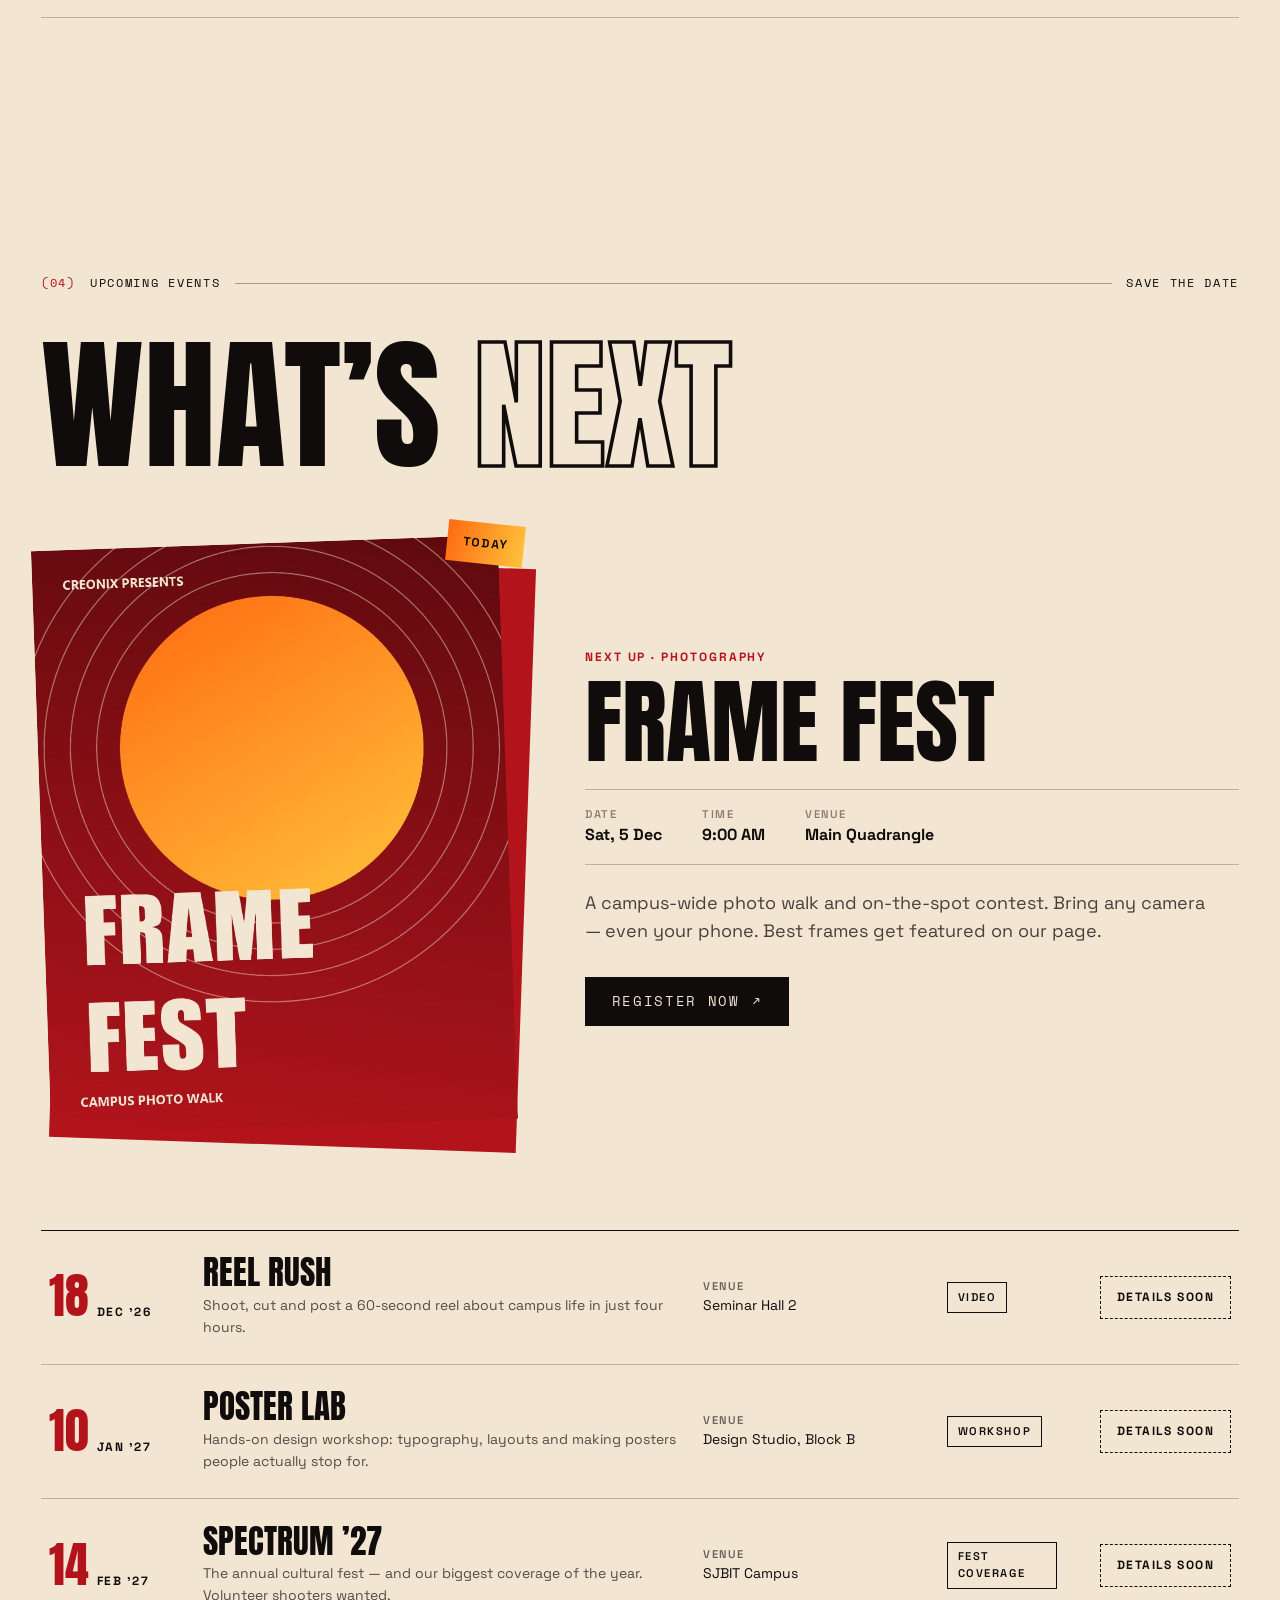
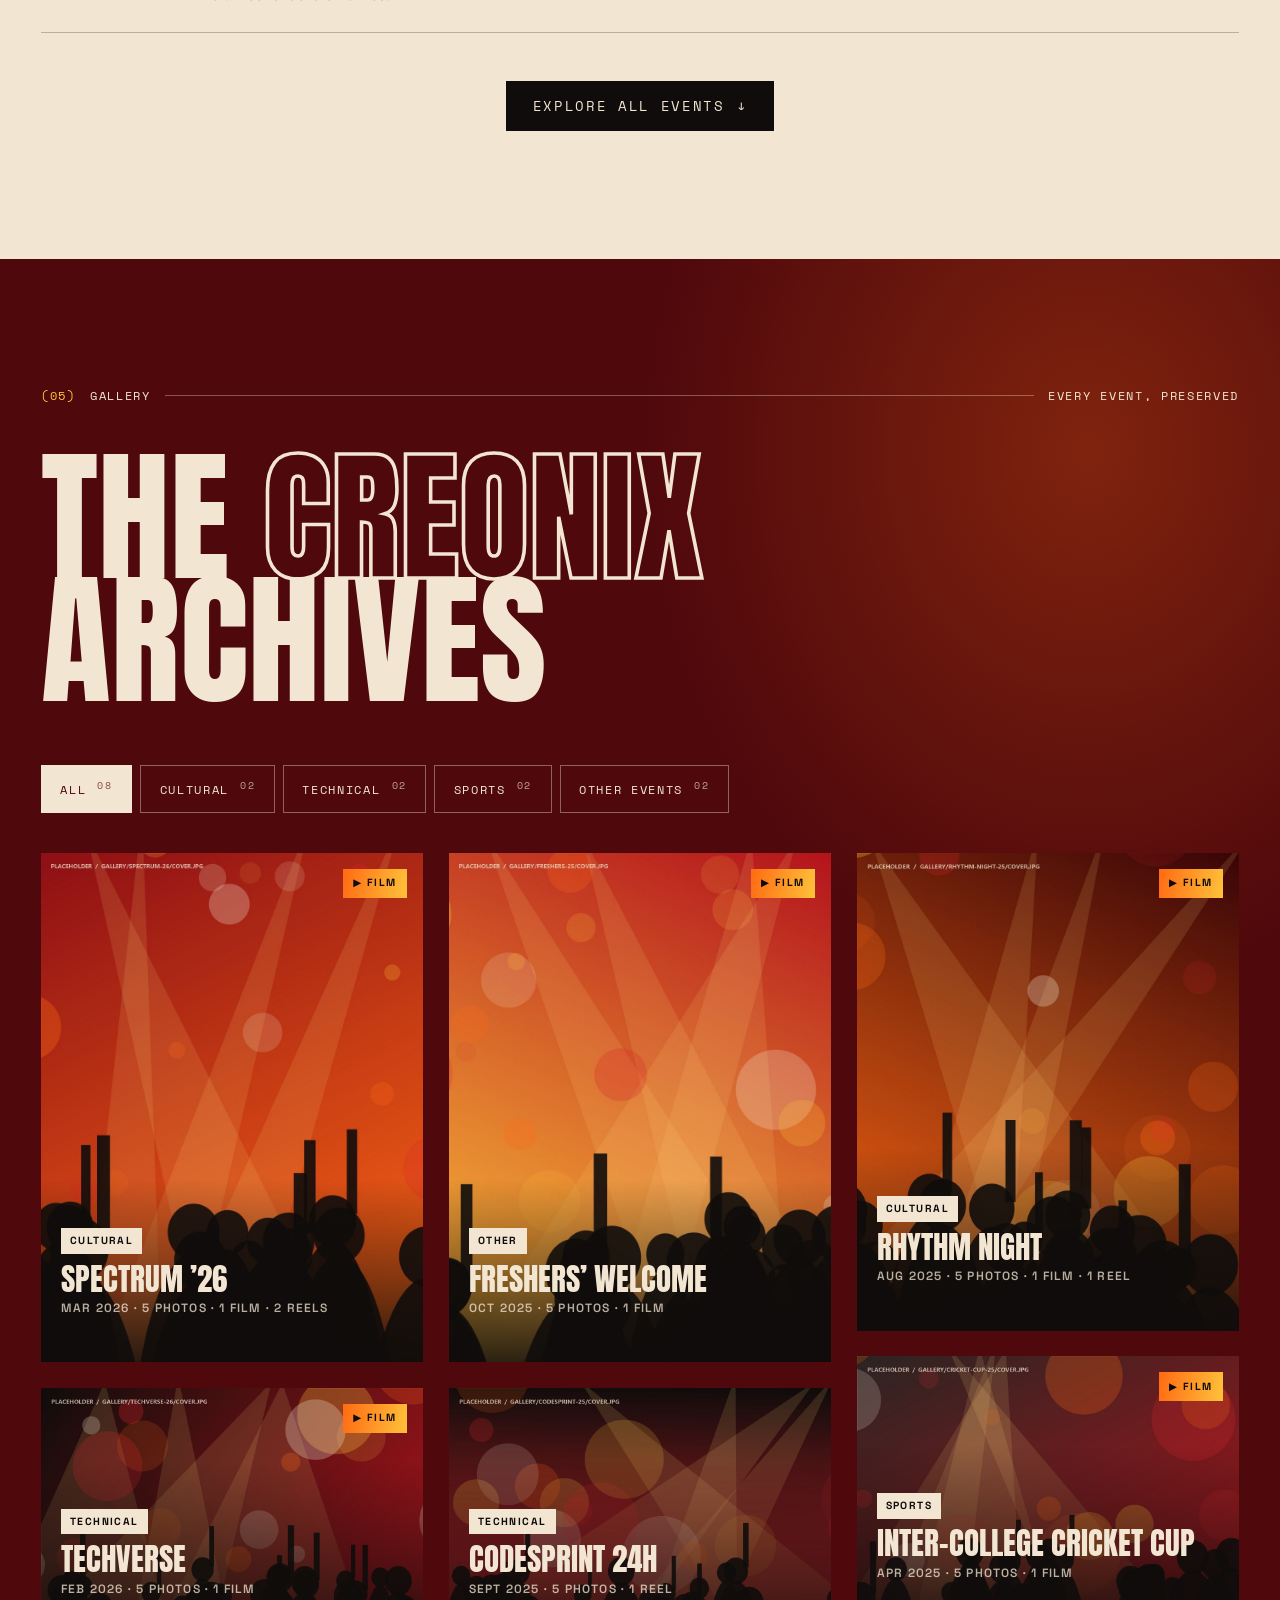
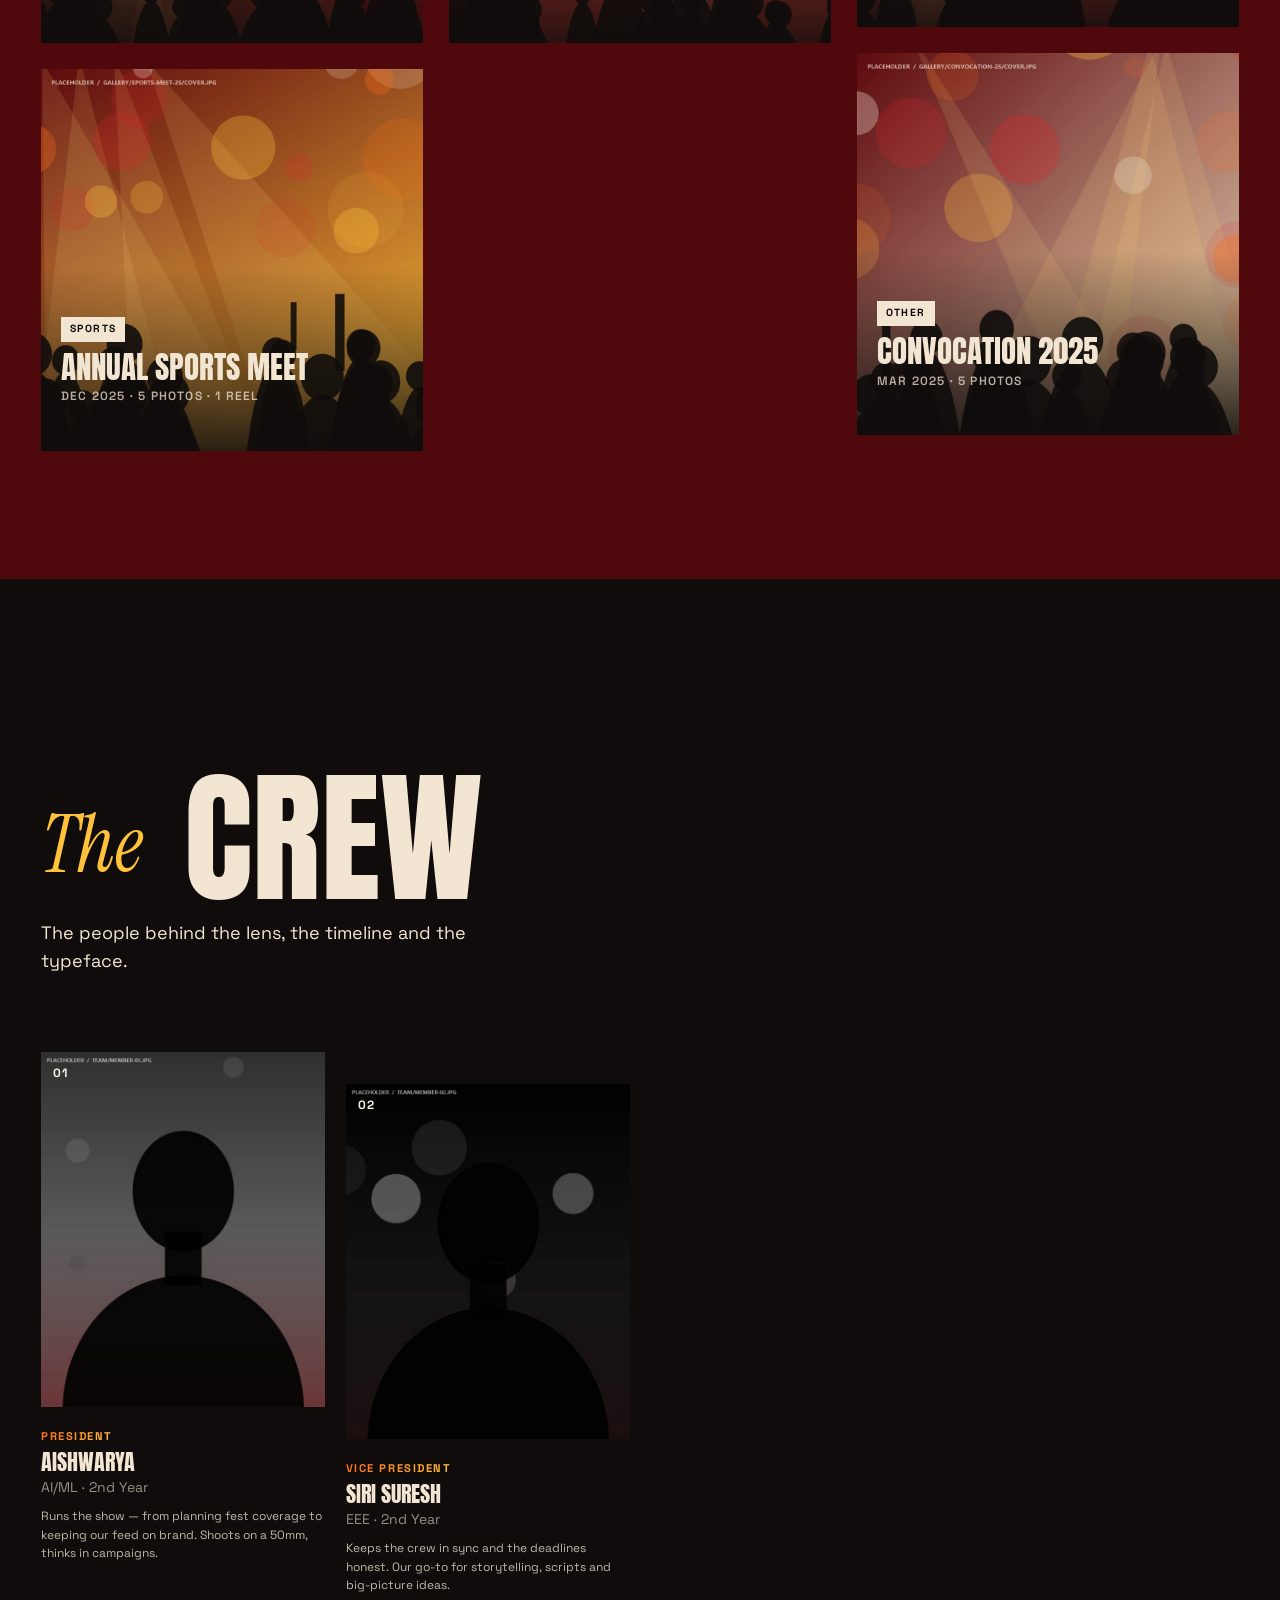
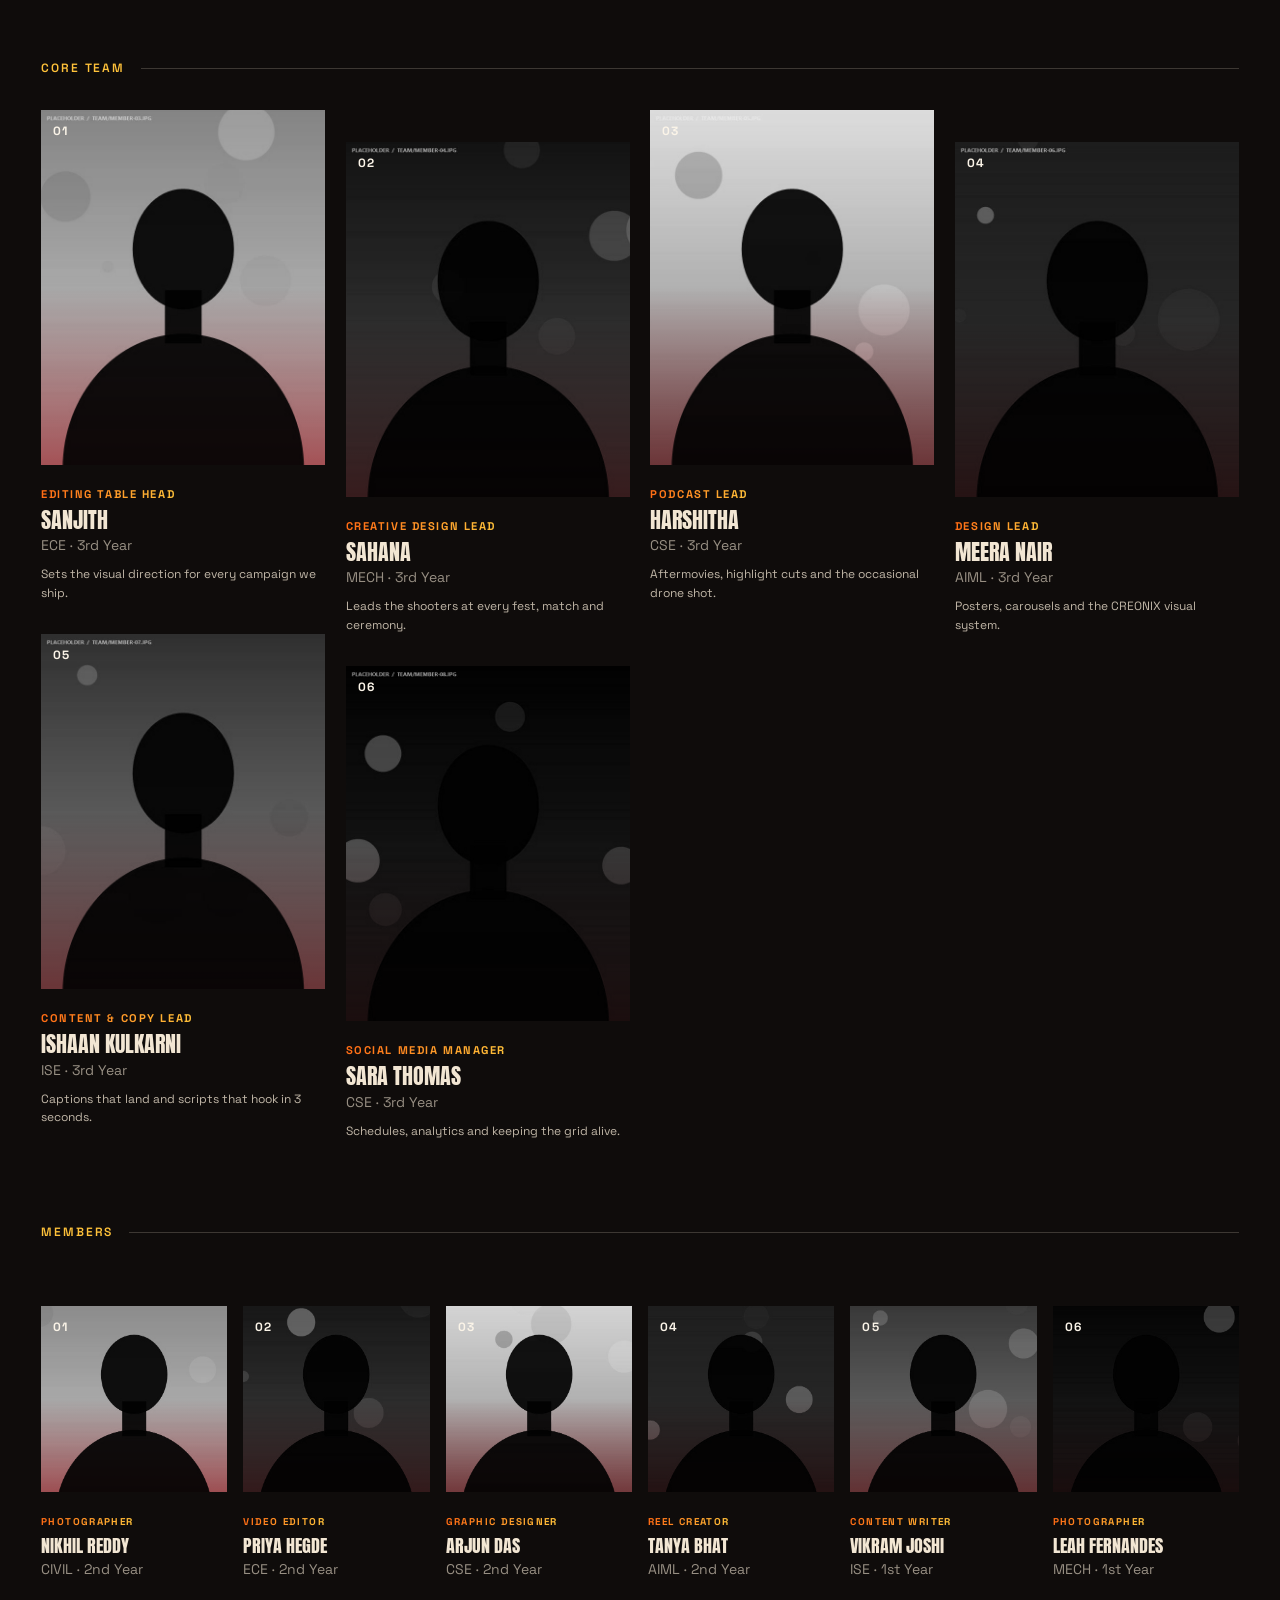
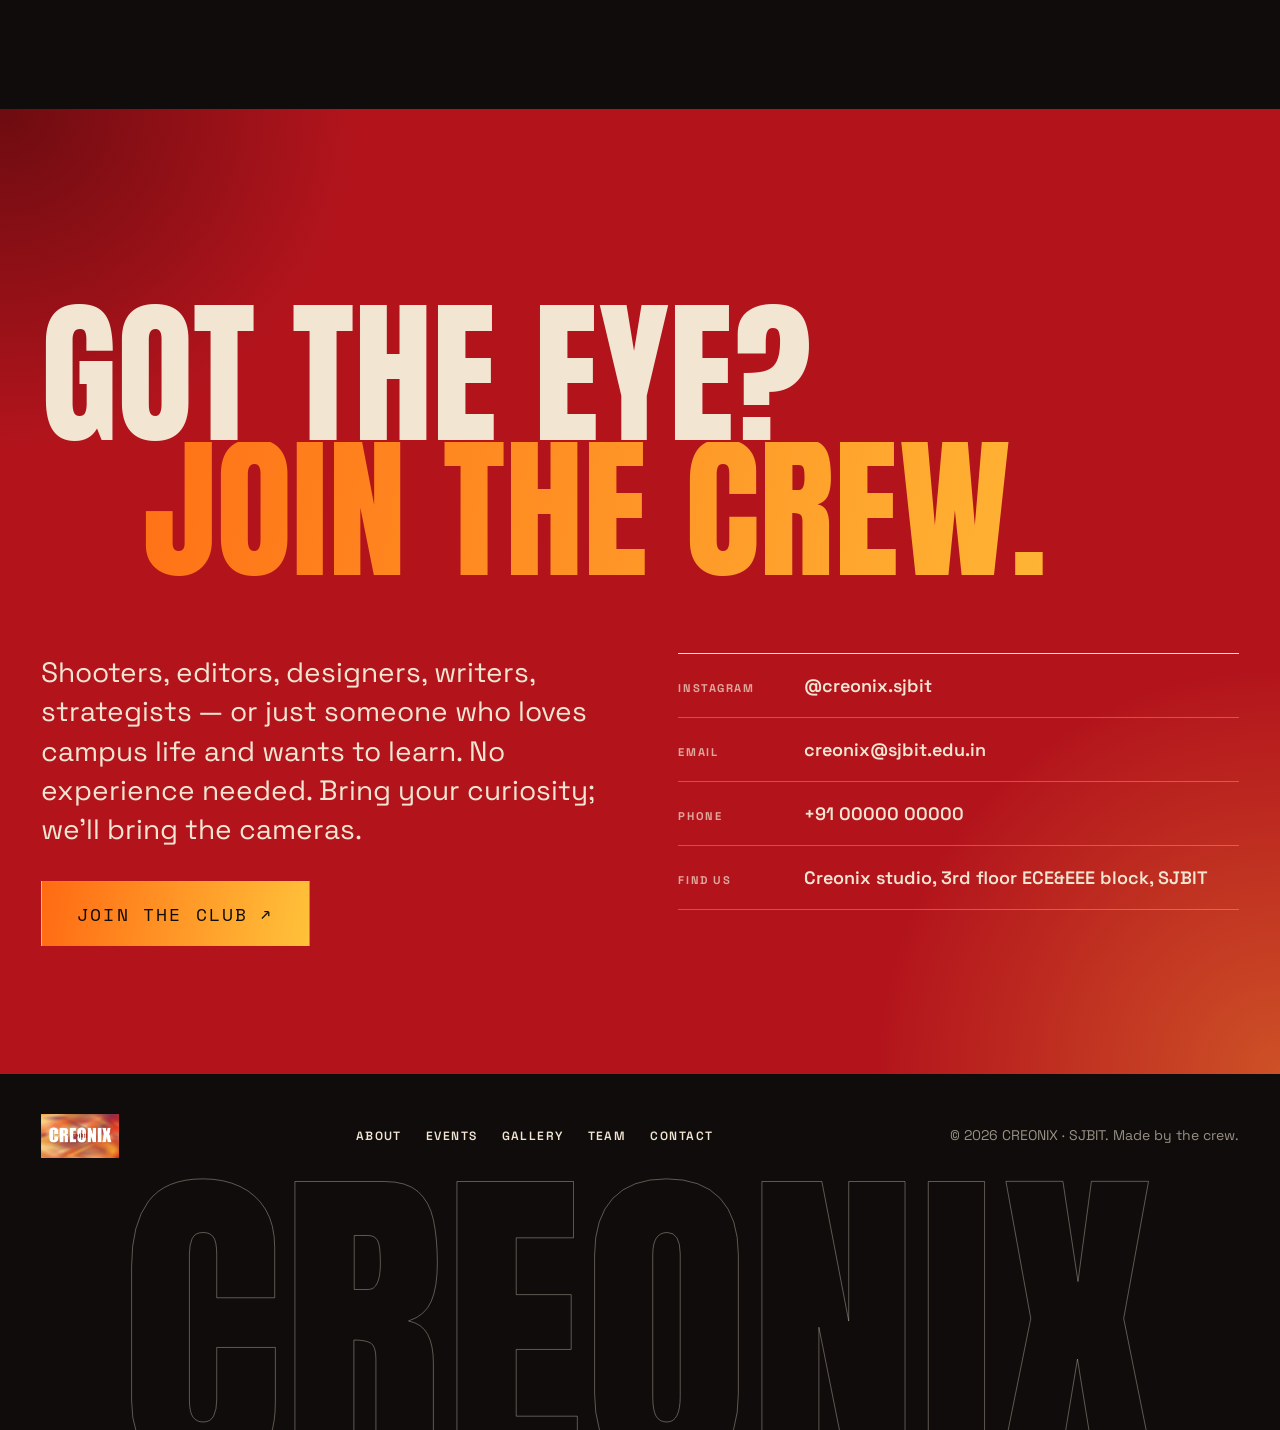
==== commit 533e6505: "Modify hero strip and add creator pop-up Updated hero strip to include club information and added an" ====
--- a/index.html
+++ b/index.html
@@ -88,13 +88,12 @@
 
       <!-- Info strip (top of hero, like an editorial masthead) — edit freely -->
       <!-- Social icons (replace the old text items in this strip) -->
-      <ul class="hero__strip" aria-label="Social media">
+      <ul class="hero__strip" aria-label="Club info and social media">
+        <li class="hero__strip-tag">SJBIT Social Media Club <span>#Creativity in Motion</span> <button type="button" class="hero__creator" data-creator-open aria-haspopup="dialog">About Creator</button></li>
         <li><a href="https://www.instagram.com/creonix.sjbit/" target="_blank" rel="noopener" aria-label="Instagram"><svg viewBox="0 0 24 24" aria-hidden="true"><rect x="3" y="3" width="18" height="18" rx="5" /><circle cx="12" cy="12" r="4.2" /><circle cx="17.4" cy="6.6" r="1.1" class="fill" /></svg></a></li>
         <li><a href="https://www.linkedin.com/" target="_blank" rel="noopener" aria-label="LinkedIn"><svg viewBox="0 0 24 24" aria-hidden="true"><rect x="3" y="3" width="18" height="18" rx="2" /><path d="M7.5 10.5v6M7.5 7.5v.01M11 16.5v-6m0 2.6c0-1.6 1-2.6 2.4-2.6s2.1 1 2.1 2.6v3.4" /></svg></a></li>
         <li><a href="mailto:creonix@sjbit.edu.in" aria-label="Email"><svg viewBox="0 0 24 24" aria-hidden="true"><rect x="3" y="5" width="18" height="14" rx="2" /><path d="M3.5 6l8.5 7 8.5-7" /></svg></a></li>
         <li><a href="tel:+910000000000" aria-label="Call"><svg viewBox="0 0 24 24" aria-hidden="true"><path d="M5 4h4l2 5-2.5 1.5a11 11 0 0 0 5 5L15 13l5 2v4a2 2 0 0 1-2 2A16 16 0 0 1 3 6a2 2 0 0 1 2-2z" /></svg></a></li>
-        <!-- Right corner text -->
-        <li class="hero__strip-tag">#Creativity in Motion <span>SJBIT Social Media Club</span></li>
       </ul>
 
       <div class="hero__stage">
@@ -329,6 +328,26 @@
   <!-- =====================================================
        EVENT DETAIL MODAL (filled by script.js when an archive card is clicked)
        ===================================================== -->
+  <!-- =====================================================
+       ABOUT THE CREATOR POP-UP (opened by "About Creator" in the hero strip)
+       REPLACE: assets/creator.jpg (your photo), the name, the paragraph and the 4 links below
+       ===================================================== -->
+  <dialog class="creator" id="creatorModal" aria-labelledby="creatorName">
+    <button type="button" class="creator__close" data-creator-close aria-label="Close">✕</button>
+    <figure class="creator__photo"><img src="assets/creator.jpg" alt="Photo of the website creator" onerror="this.remove()" /></figure>
+    <div class="creator__info">
+      <span class="creator__role">About the creator</span>
+      <h2 class="creator__name" id="creatorName">Your Name</h2>
+      <p class="creator__bio">Write a short paragraph about yourself here: who you are, what you study, and why you built the CREONIX website.</p>
+      <ul class="creator__social" aria-label="Creator links">
+        <li><a href="https://www.instagram.com/" target="_blank" rel="noopener" aria-label="Instagram"><svg viewBox="0 0 24 24" aria-hidden="true"><rect x="3" y="3" width="18" height="18" rx="5" /><circle cx="12" cy="12" r="4.2" /><circle cx="17.4" cy="6.6" r="1.1" class="fill" /></svg></a></li>
+        <li><a href="https://www.linkedin.com/" target="_blank" rel="noopener" aria-label="LinkedIn"><svg viewBox="0 0 24 24" aria-hidden="true"><rect x="3" y="3" width="18" height="18" rx="2" /><path d="M7.5 10.5v6M7.5 7.5v.01M11 16.5v-6m0 2.6c0-1.6 1-2.6 2.4-2.6s2.1 1 2.1 2.6v3.4" /></svg></a></li>
+        <li><a href="https://github.com/Punith202608" target="_blank" rel="noopener" aria-label="GitHub"><svg viewBox="0 0 24 24" aria-hidden="true"><path d="M9 19c-5 1.5-5-2.5-7-3m14 6v-3.87a3.37 3.37 0 0 0-.94-2.61c3.14-.35 6.44-1.54 6.44-7A5.44 5.44 0 0 0 20 4.77 5.07 5.07 0 0 0 19.91 1S18.73.65 16 2.48a13.38 13.38 0 0 0-7 0C6.27.65 5.09 1 5.09 1A5.07 5.07 0 0 0 5 4.77a5.44 5.44 0 0 0-1.5 3.78c0 5.42 3.3 6.61 6.44 7A3.37 3.37 0 0 0 9 18.13V22" /></svg></a></li>
+        <li><a href="mailto:your-email@example.com" aria-label="Email"><svg viewBox="0 0 24 24" aria-hidden="true"><rect x="3" y="5" width="18" height="14" rx="2" /><path d="M3.5 6l8.5 7 8.5-7" /></svg></a></li>
+      </ul>
+    </div>
+  </dialog>
+
   <dialog class="modal" id="eventModal" aria-labelledby="modalTitle">
     <div class="modal__bar">
       <span class="modal__brand">CREONIX / Archives</span>
--- a/style.css
+++ b/style.css
@@ -488,12 +488,12 @@
 .hero__badge svg { position: absolute; inset: 0; width: 100%; height: 100%; animation: spin 18s linear infinite; }
 .hero__badge text { fill: currentColor; font-size: 15.5px; font-weight: 700; letter-spacing: 2.2px; font-family: var(--font-body); }
 .hero__badge-core {
-  width: 42%; aspect-ratio: 1; border-radius: 50%;
+  width: 54%; aspect-ratio: 1; border-radius: 50%;
   display: grid; place-items: center;
-  background: var(--accent-gradient); color: var(--ink-900);
-  font-size: 1.2rem; font-weight: 700;
+  background: #fff; overflow: hidden;
   transition: transform .5s var(--ease);
 }
+.hero__badge-core img { width: 100%; height: 100%; object-fit: contain; }
 .hero__badge:hover .hero__badge-core { transform: translateY(4px); }
 @keyframes spin { to { transform: rotate(360deg); } }
 
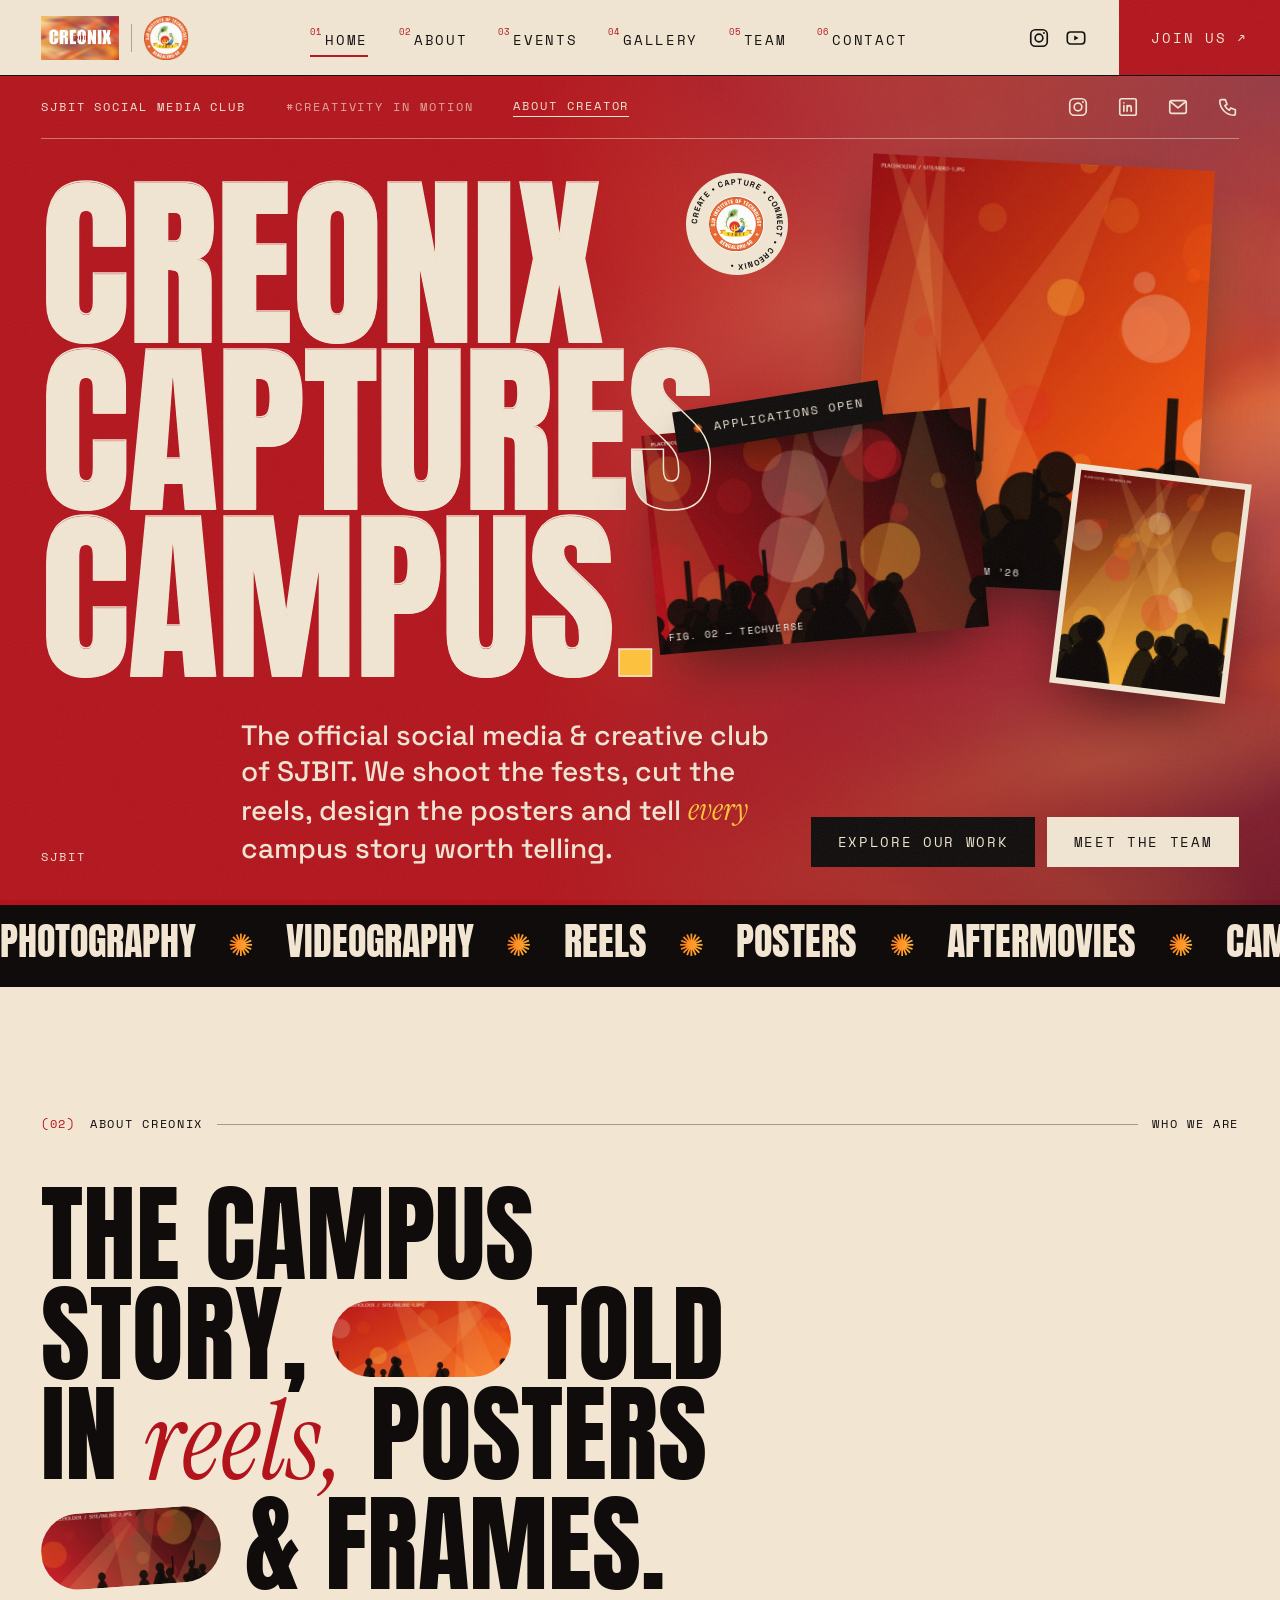
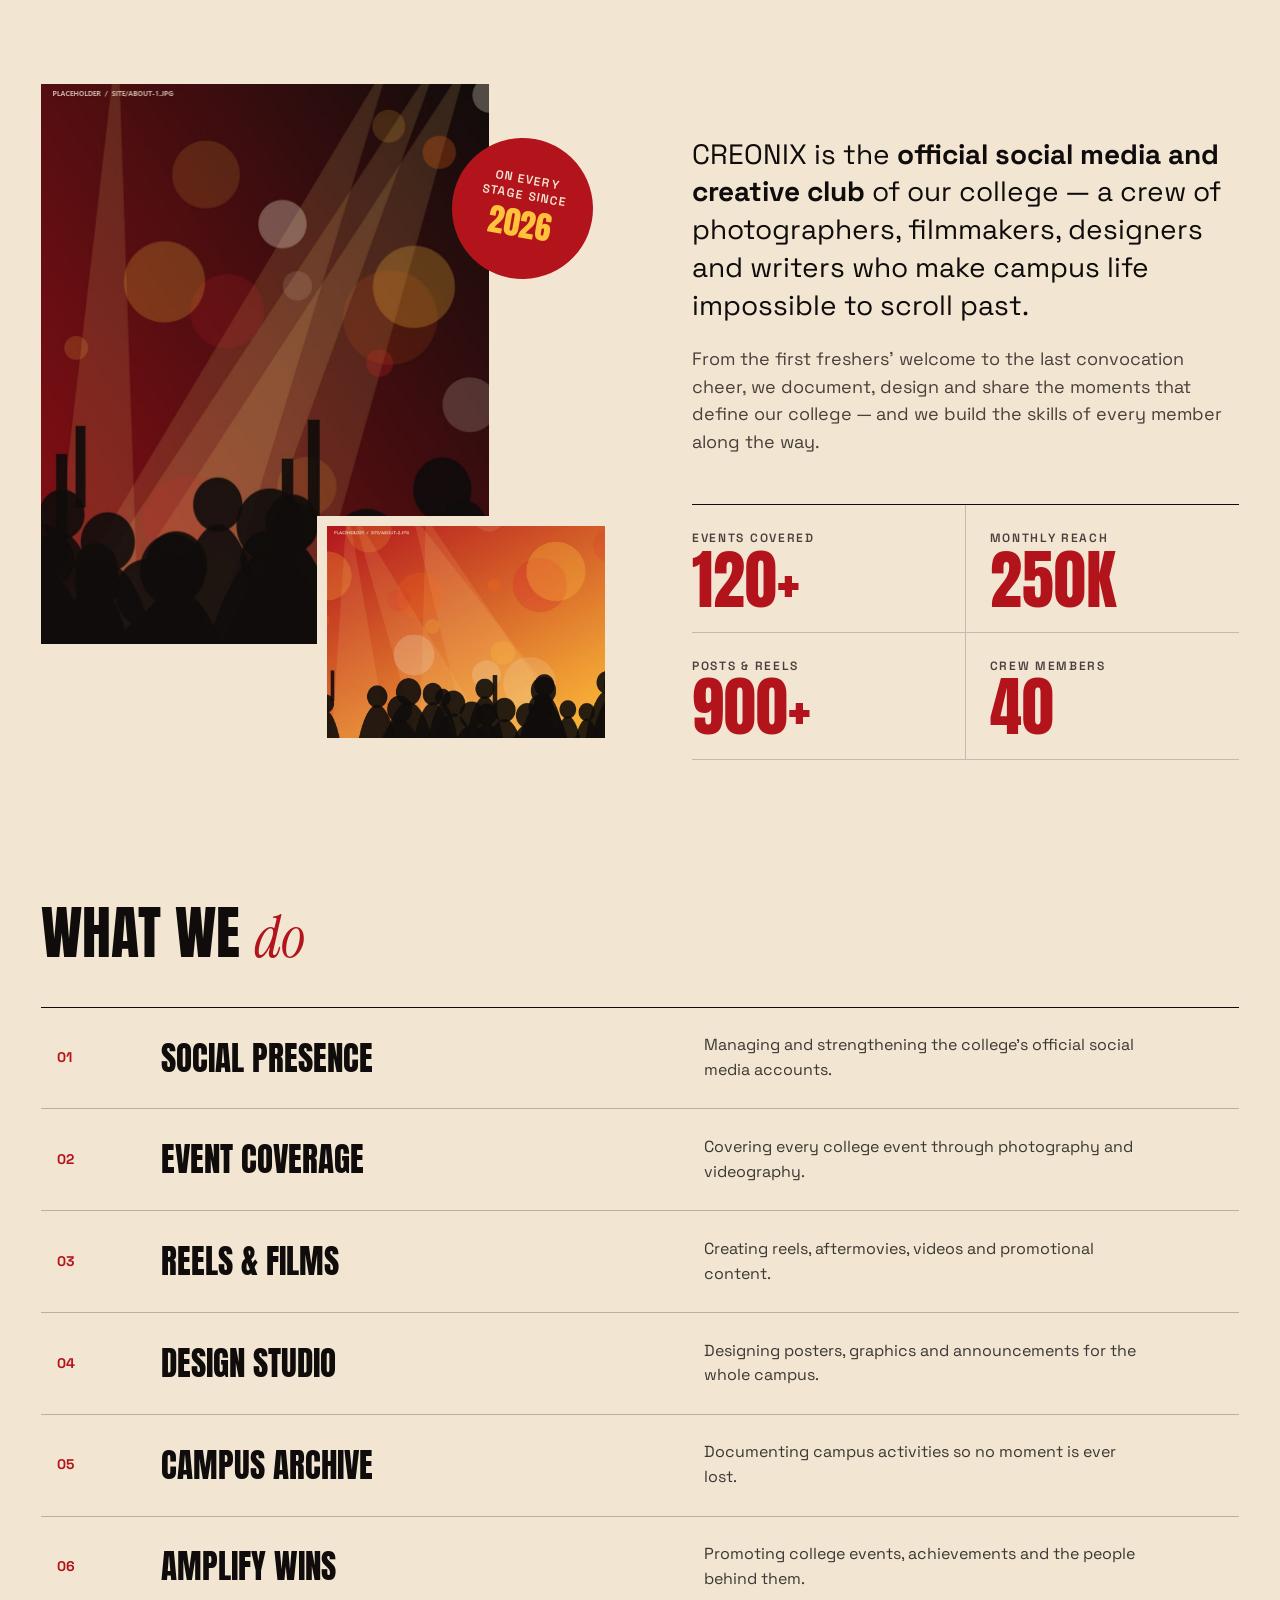
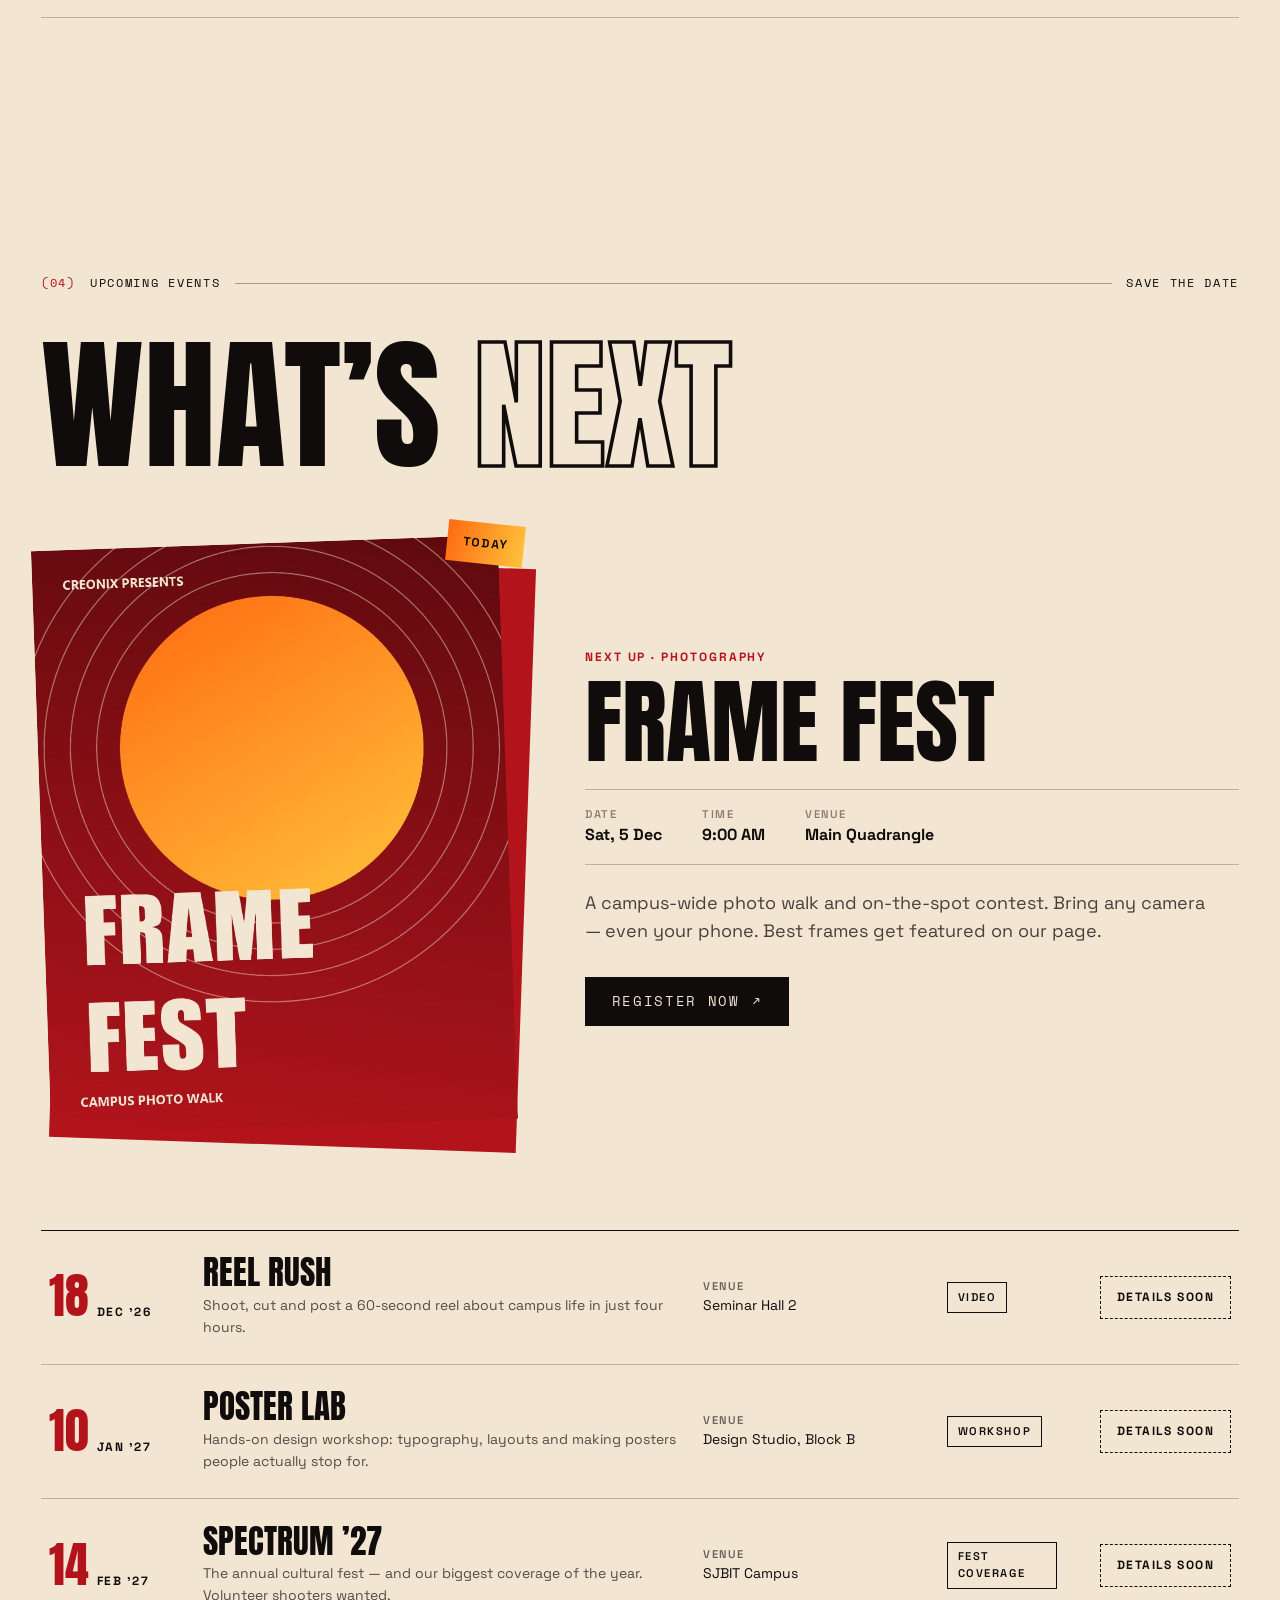
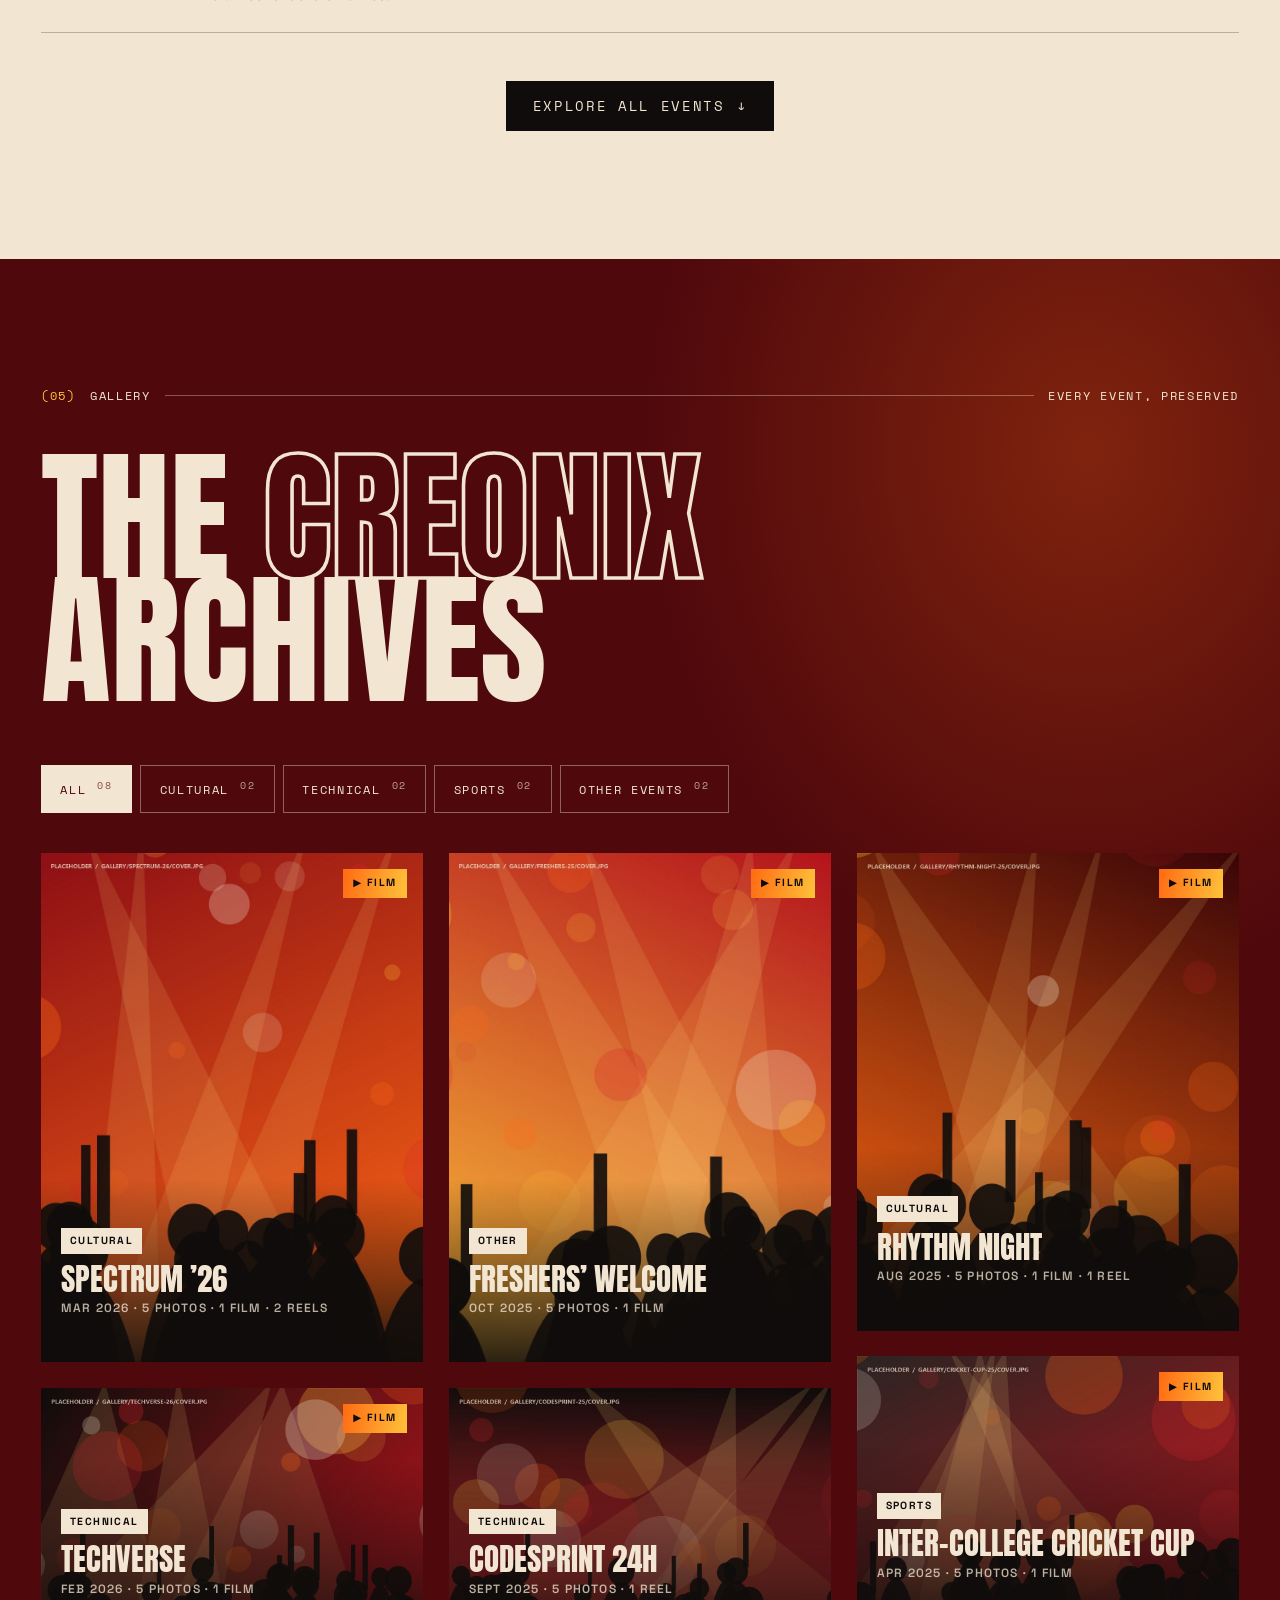
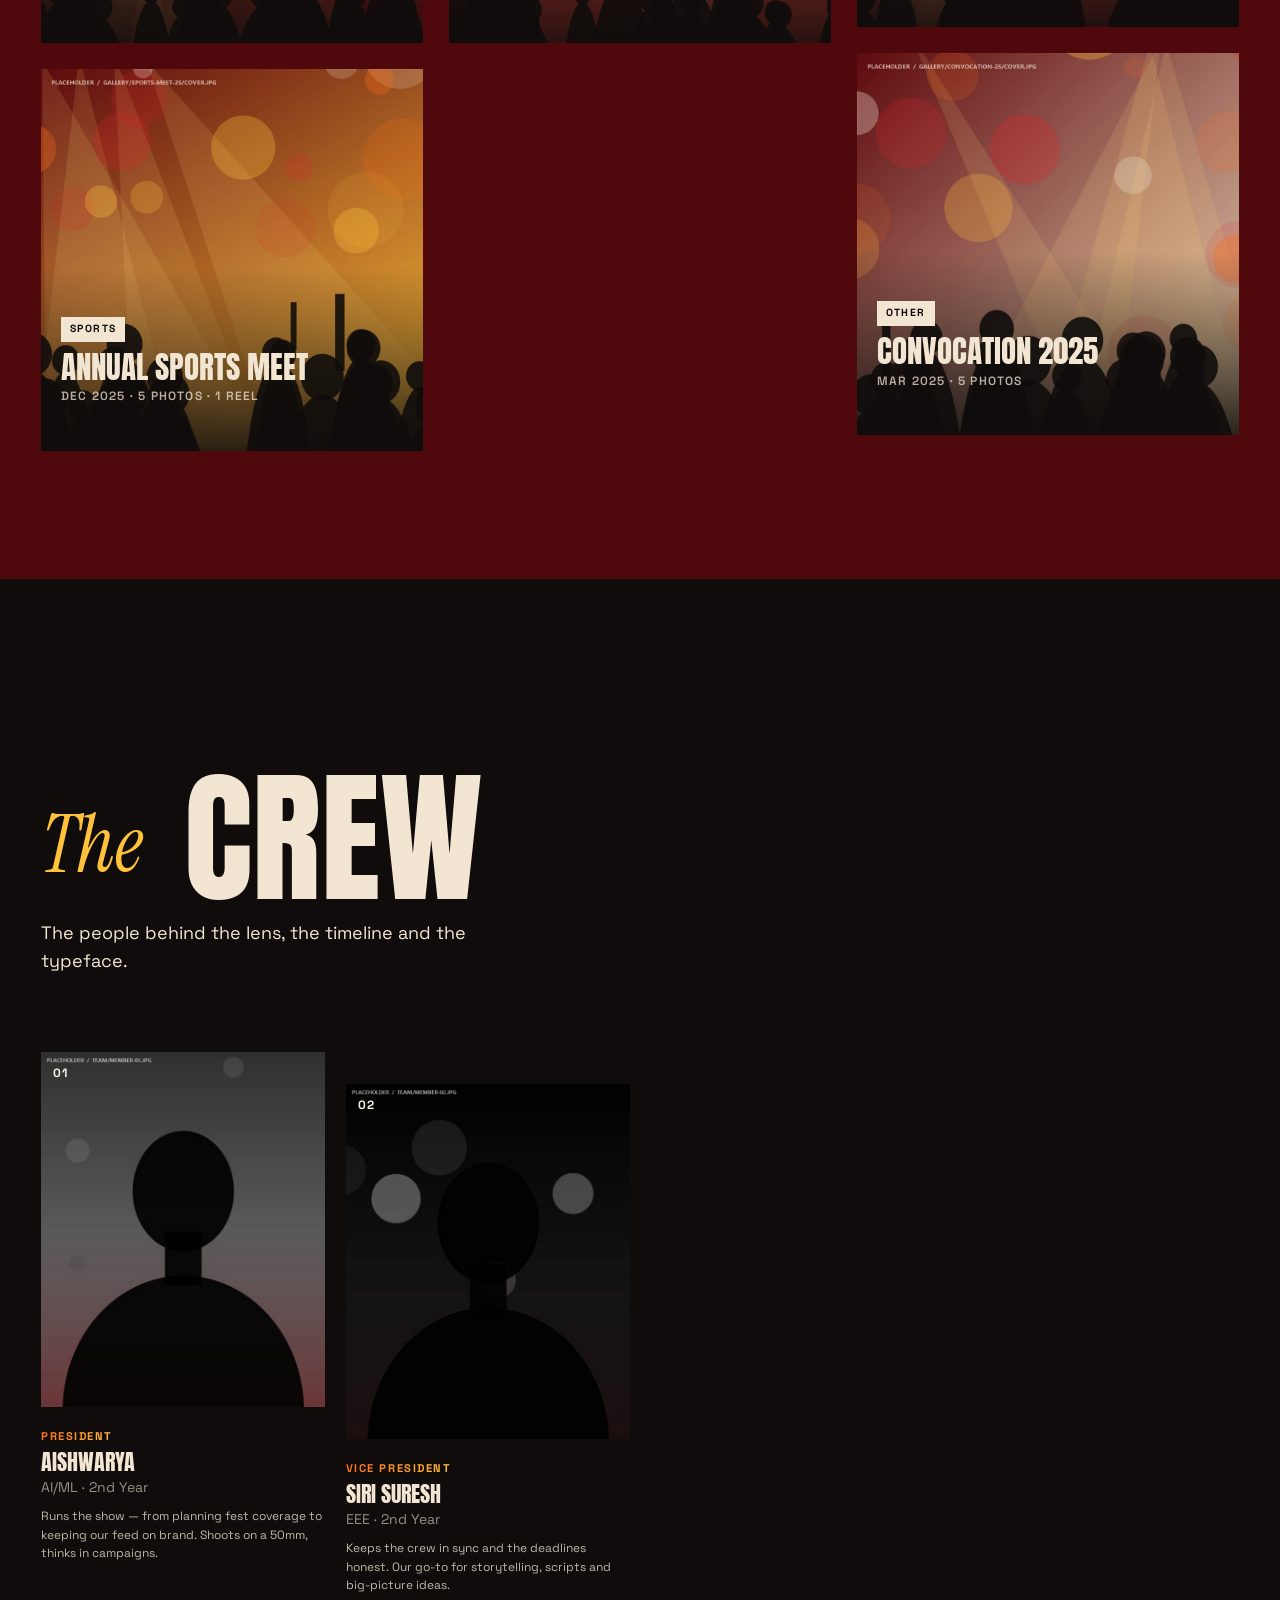
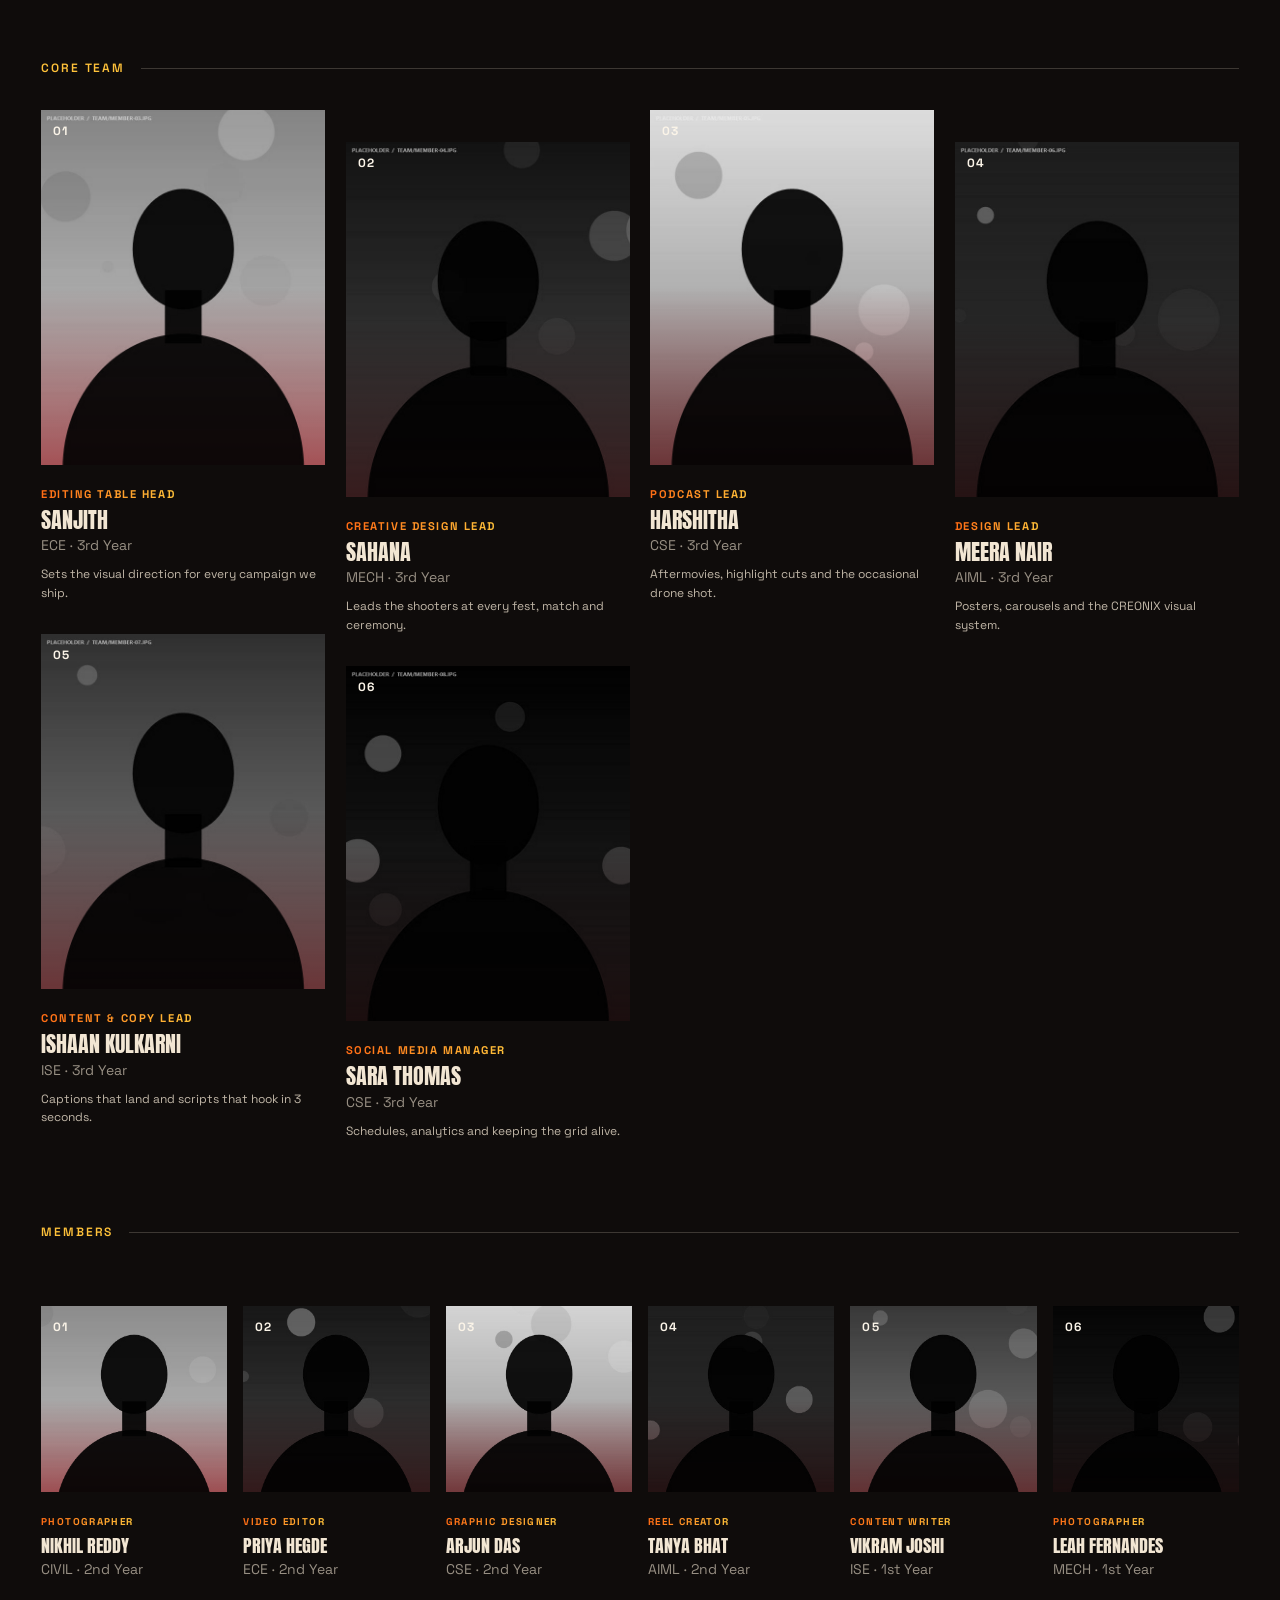
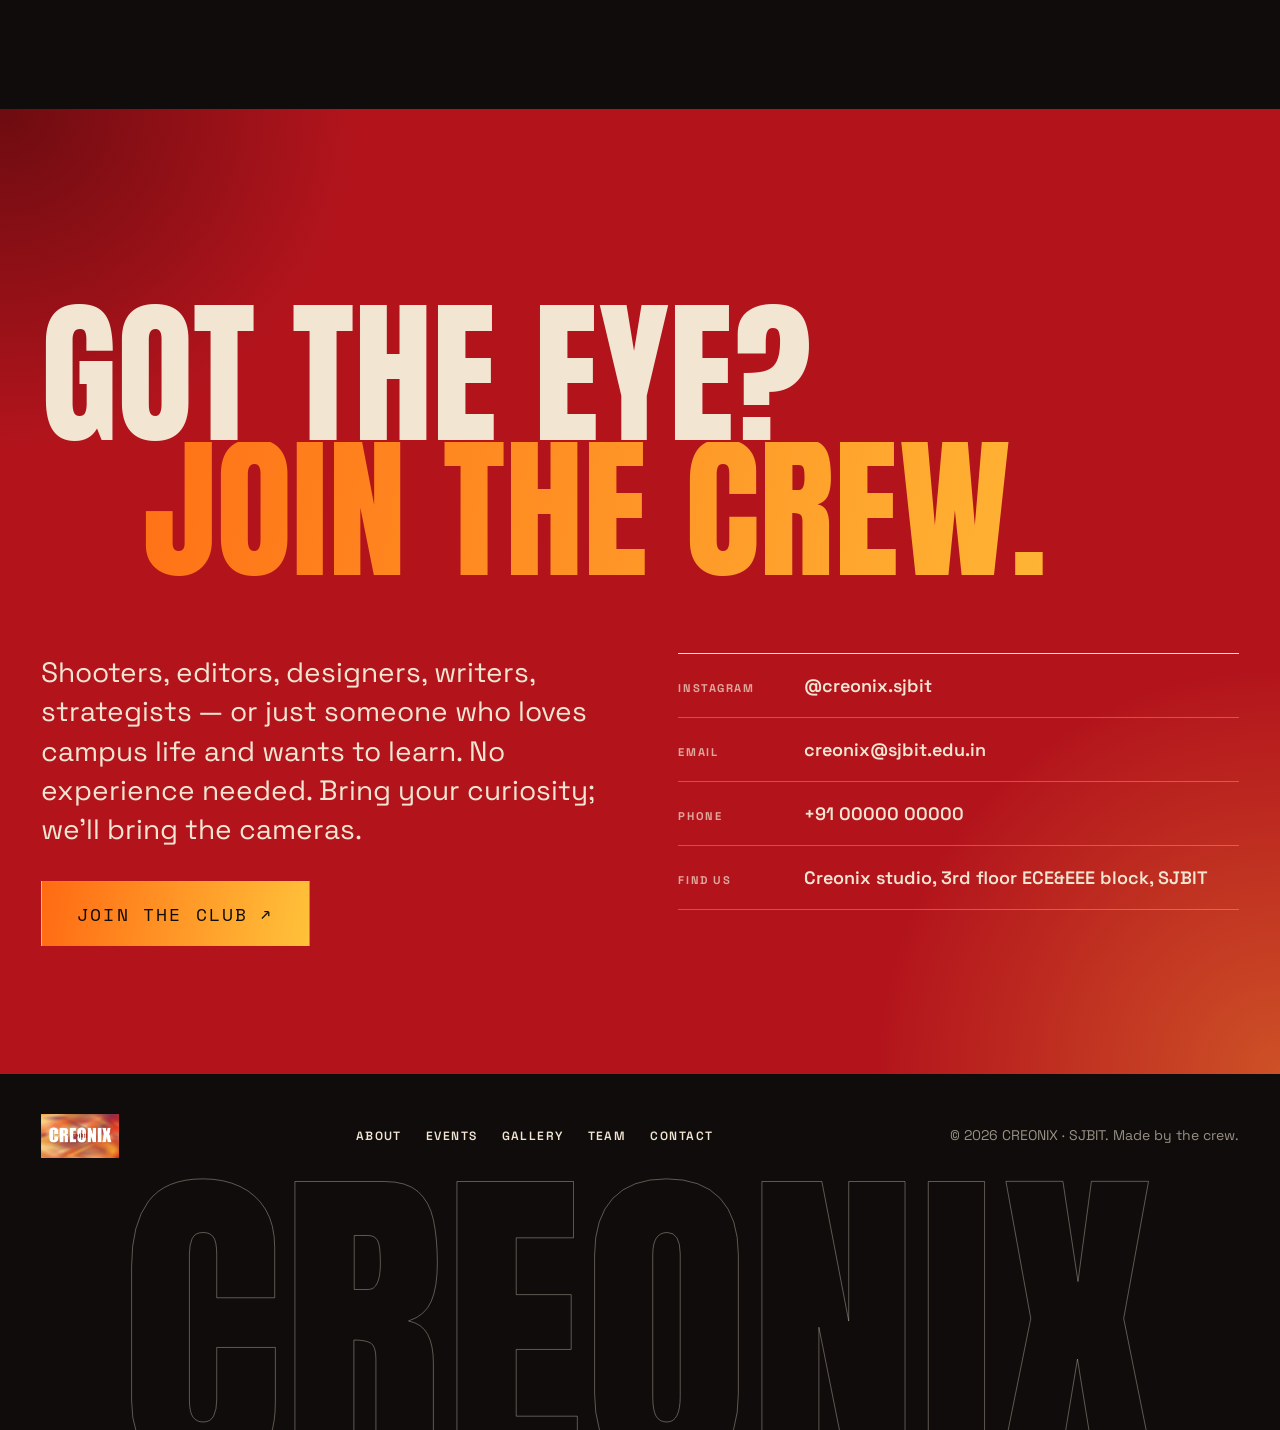
==== commit 2005f72f: "Update creator name and Instagram link" ====
--- a/index.html
+++ b/index.html
@@ -337,10 +337,10 @@
     <figure class="creator__photo"><img src="assets/creator.jpg" alt="Photo of the website creator" onerror="this.remove()" /></figure>
     <div class="creator__info">
       <span class="creator__role">About the creator</span>
-      <h2 class="creator__name" id="creatorName">Your Name</h2>
+      <h2 class="creator__name" id="creatorName">PUNITH.S</h2>
       <p class="creator__bio">Write a short paragraph about yourself here: who you are, what you study, and why you built the CREONIX website.</p>
       <ul class="creator__social" aria-label="Creator links">
-        <li><a href="https://www.instagram.com/" target="_blank" rel="noopener" aria-label="Instagram"><svg viewBox="0 0 24 24" aria-hidden="true"><rect x="3" y="3" width="18" height="18" rx="5" /><circle cx="12" cy="12" r="4.2" /><circle cx="17.4" cy="6.6" r="1.1" class="fill" /></svg></a></li>
+        <li><a href="https://www.instagram.com/auxgod_08/" target="_blank" rel="noopener" aria-label="Instagram"><svg viewBox="0 0 24 24" aria-hidden="true"><rect x="3" y="3" width="18" height="18" rx="5" /><circle cx="12" cy="12" r="4.2" /><circle cx="17.4" cy="6.6" r="1.1" class="fill" /></svg></a></li>
         <li><a href="https://www.linkedin.com/" target="_blank" rel="noopener" aria-label="LinkedIn"><svg viewBox="0 0 24 24" aria-hidden="true"><rect x="3" y="3" width="18" height="18" rx="2" /><path d="M7.5 10.5v6M7.5 7.5v.01M11 16.5v-6m0 2.6c0-1.6 1-2.6 2.4-2.6s2.1 1 2.1 2.6v3.4" /></svg></a></li>
         <li><a href="https://github.com/Punith202608" target="_blank" rel="noopener" aria-label="GitHub"><svg viewBox="0 0 24 24" aria-hidden="true"><path d="M9 19c-5 1.5-5-2.5-7-3m14 6v-3.87a3.37 3.37 0 0 0-.94-2.61c3.14-.35 6.44-1.54 6.44-7A5.44 5.44 0 0 0 20 4.77 5.07 5.07 0 0 0 19.91 1S18.73.65 16 2.48a13.38 13.38 0 0 0-7 0C6.27.65 5.09 1 5.09 1A5.07 5.07 0 0 0 5 4.77a5.44 5.44 0 0 0-1.5 3.78c0 5.42 3.3 6.61 6.44 7A3.37 3.37 0 0 0 9 18.13V22" /></svg></a></li>
         <li><a href="mailto:your-email@example.com" aria-label="Email"><svg viewBox="0 0 24 24" aria-hidden="true"><rect x="3" y="5" width="18" height="14" rx="2" /><path d="M3.5 6l8.5 7 8.5-7" /></svg></a></li>
--- a/style.css
+++ b/style.css
@@ -361,8 +361,11 @@
 }
 /* Social icons inside the strip */
 .hero__strip { justify-content: flex-start; align-items: center; flex-wrap: wrap; gap: .5rem 1.75rem; }
-.hero__strip-tag { margin-left: auto; display: flex; gap: 1.25rem; flex-wrap: wrap; justify-content: flex-end; }
+.hero__strip-tag { display: flex; align-items: center; flex-wrap: wrap; gap: .5rem 2.5rem; }
 .hero__strip-tag span { opacity: .7; }
+.hero__strip-tag + li { margin-left: auto; }  /* icons go to the right corner */
+.hero__creator { font: inherit; letter-spacing: inherit; text-transform: inherit; color: inherit; padding: 0; border-bottom: 1px solid currentColor; cursor: pointer; transition: opacity .3s; }
+.hero__creator:hover { opacity: .7; }
 .hero__strip a { display: grid; place-items: center; transition: transform .3s var(--ease), opacity .3s; }
 .hero__strip a:hover { transform: translateY(-2px); opacity: .7; }
 .hero__strip svg { width: 22px; height: 22px; fill: none; stroke: currentColor; stroke-width: 1.8; stroke-linecap: round; stroke-linejoin: round; }
@@ -993,6 +996,34 @@
 .modal__nav button span { display: block; font-family: var(--font-body); font-size: .7rem; font-weight: 700; letter-spacing: .14em; color: var(--ink-400); }
 .modal__nav button:hover { color: var(--red-500); }
 
+/* About-creator pop-up */
+.creator {
+  position: fixed;
+  width: min(780px, 100% - 2 * var(--gutter));
+  max-width: none; max-height: calc(100% - 3rem);
+  margin: auto; padding: 0; border: 0; overflow: auto;
+  background: var(--cream-200); color: var(--ink-900);
+}
+.creator[open] { display: grid; grid-template-columns: minmax(0, 5fr) minmax(0, 7fr); animation: modalIn .6s var(--ease); }
+.creator::backdrop { background: rgba(15, 12, 11, .82); -webkit-backdrop-filter: blur(6px); backdrop-filter: blur(6px); }
+.creator__close { position: absolute; top: .75rem; right: .75rem; z-index: 2; padding: .45rem .7rem; background: var(--ink-900); color: var(--cream-200); font-size: var(--fs-xs); font-weight: 700; letter-spacing: .14em; transition: background .3s, color .3s; }
+.creator__close:hover { background: var(--yellow); color: var(--ink-900); }
+.creator__photo { margin: 0; min-height: 280px; background: var(--ink-800); }
+.creator__photo img { width: 100%; height: 100%; object-fit: cover; display: block; }
+.creator__info { padding: clamp(1.5rem, 4vw, 2.5rem); display: flex; flex-direction: column; justify-content: center; gap: .75rem; }
+.creator__role { font-size: var(--fs-xs); font-weight: 700; letter-spacing: .16em; text-transform: uppercase; color: var(--red-500); }
+.creator__name { font-family: var(--font-display); font-weight: 400; font-size: clamp(2rem, 1.2rem + 3vw, 3.2rem); line-height: .95; text-transform: uppercase; }
+.creator__bio { color: var(--ink-600); }
+.creator__social { display: flex; gap: .6rem; margin-top: .5rem; }
+.creator__social a { width: 44px; height: 44px; display: grid; place-items: center; border: 1px solid var(--ink-900); transition: background .3s, color .3s; }
+.creator__social a:hover { background: var(--ink-900); color: var(--yellow); }
+.creator__social svg { width: 20px; height: 20px; fill: none; stroke: currentColor; stroke-width: 1.7; stroke-linecap: round; stroke-linejoin: round; }
+.creator__social svg .fill { fill: currentColor; stroke: none; }
+@media (max-width: 640px) {
+  .creator[open] { grid-template-columns: 1fr; }
+  .creator__photo { aspect-ratio: 4 / 3; min-height: 0; }
+}
+
 
 /* ==========================================================================
    12. CONTACT / JOIN
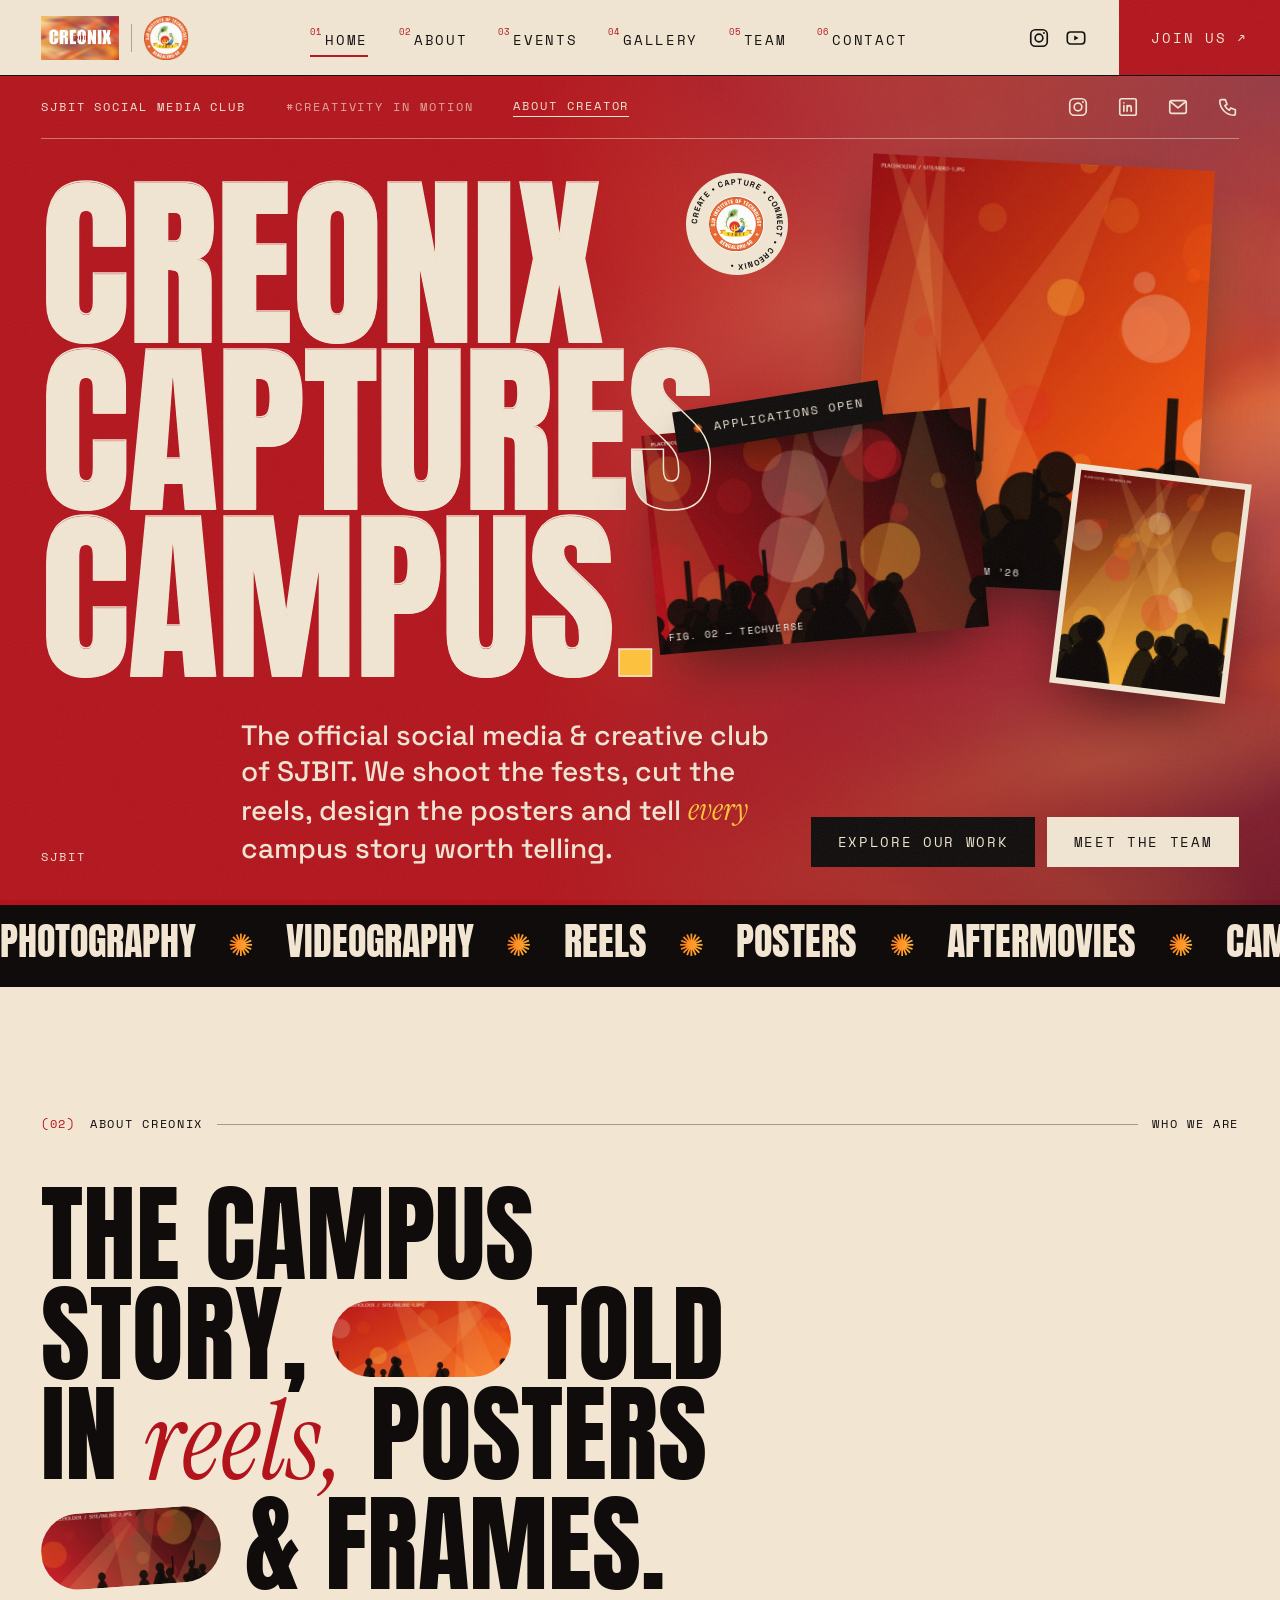
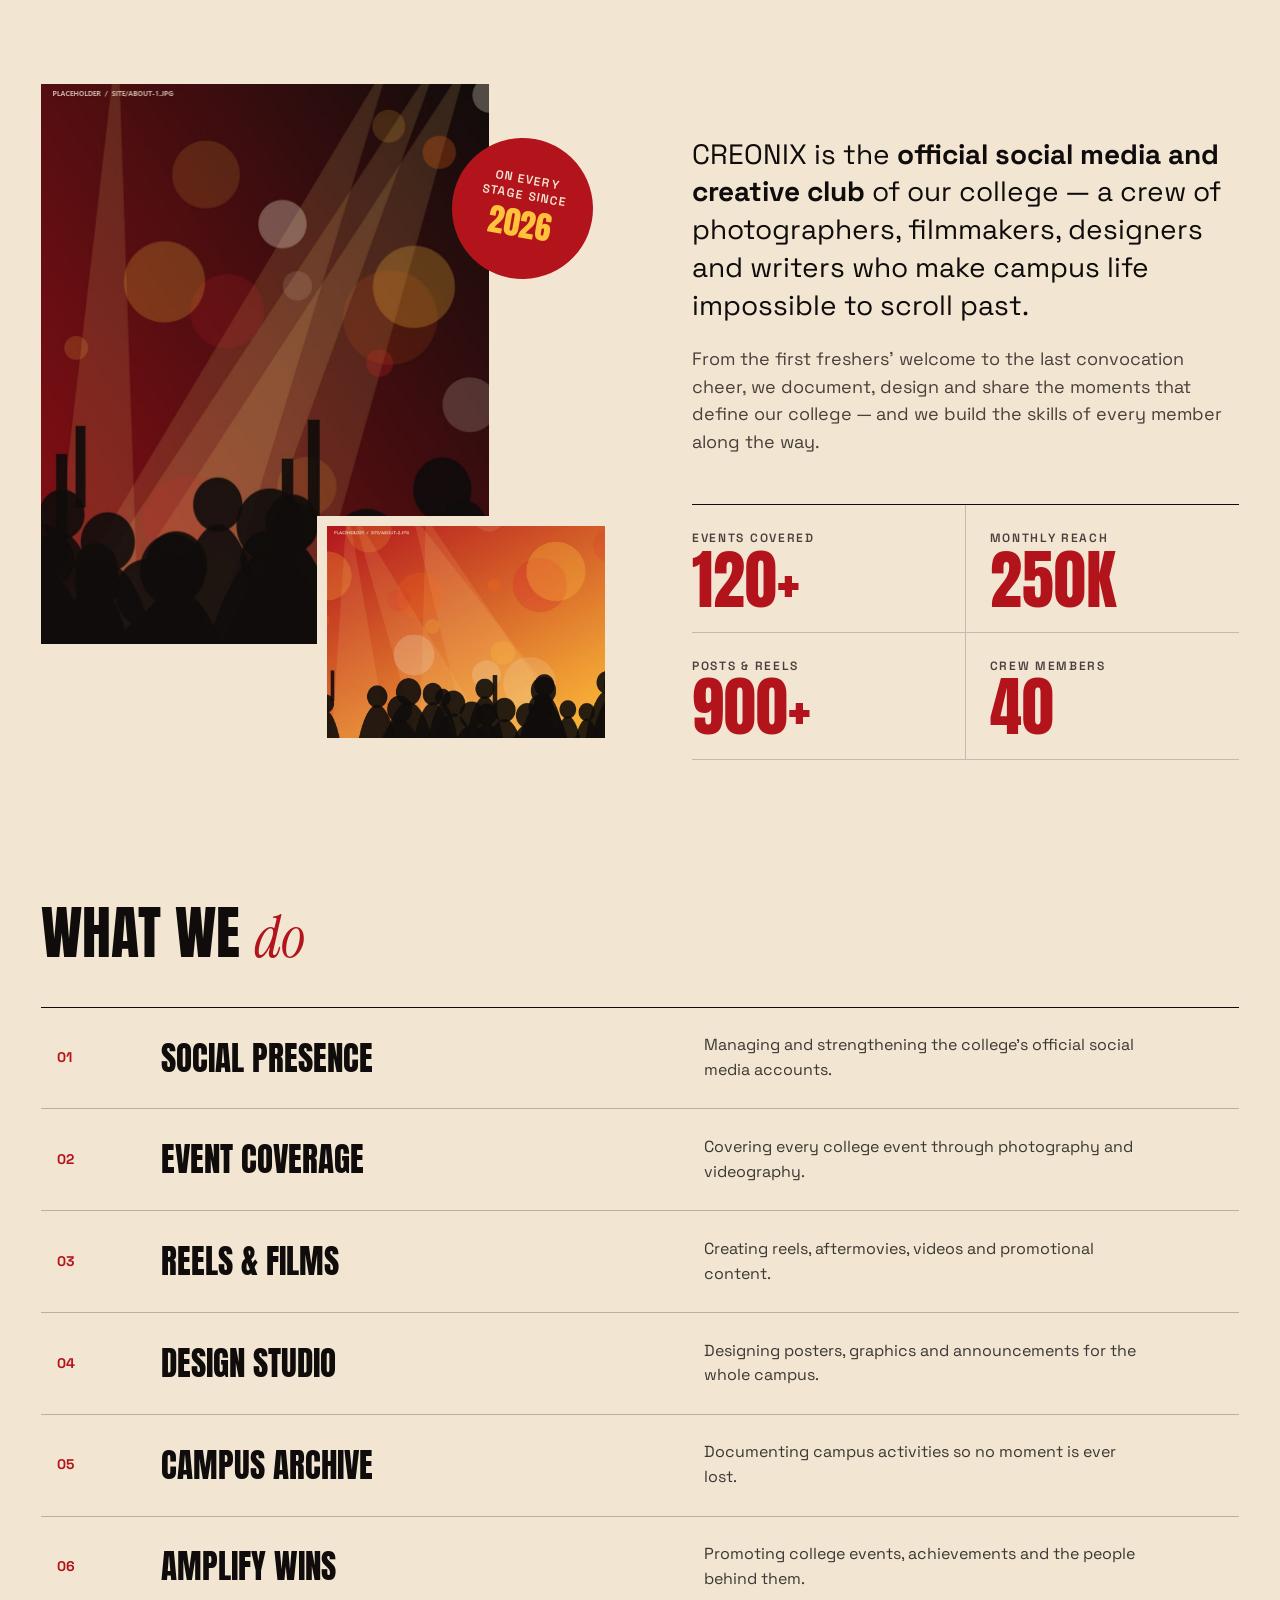
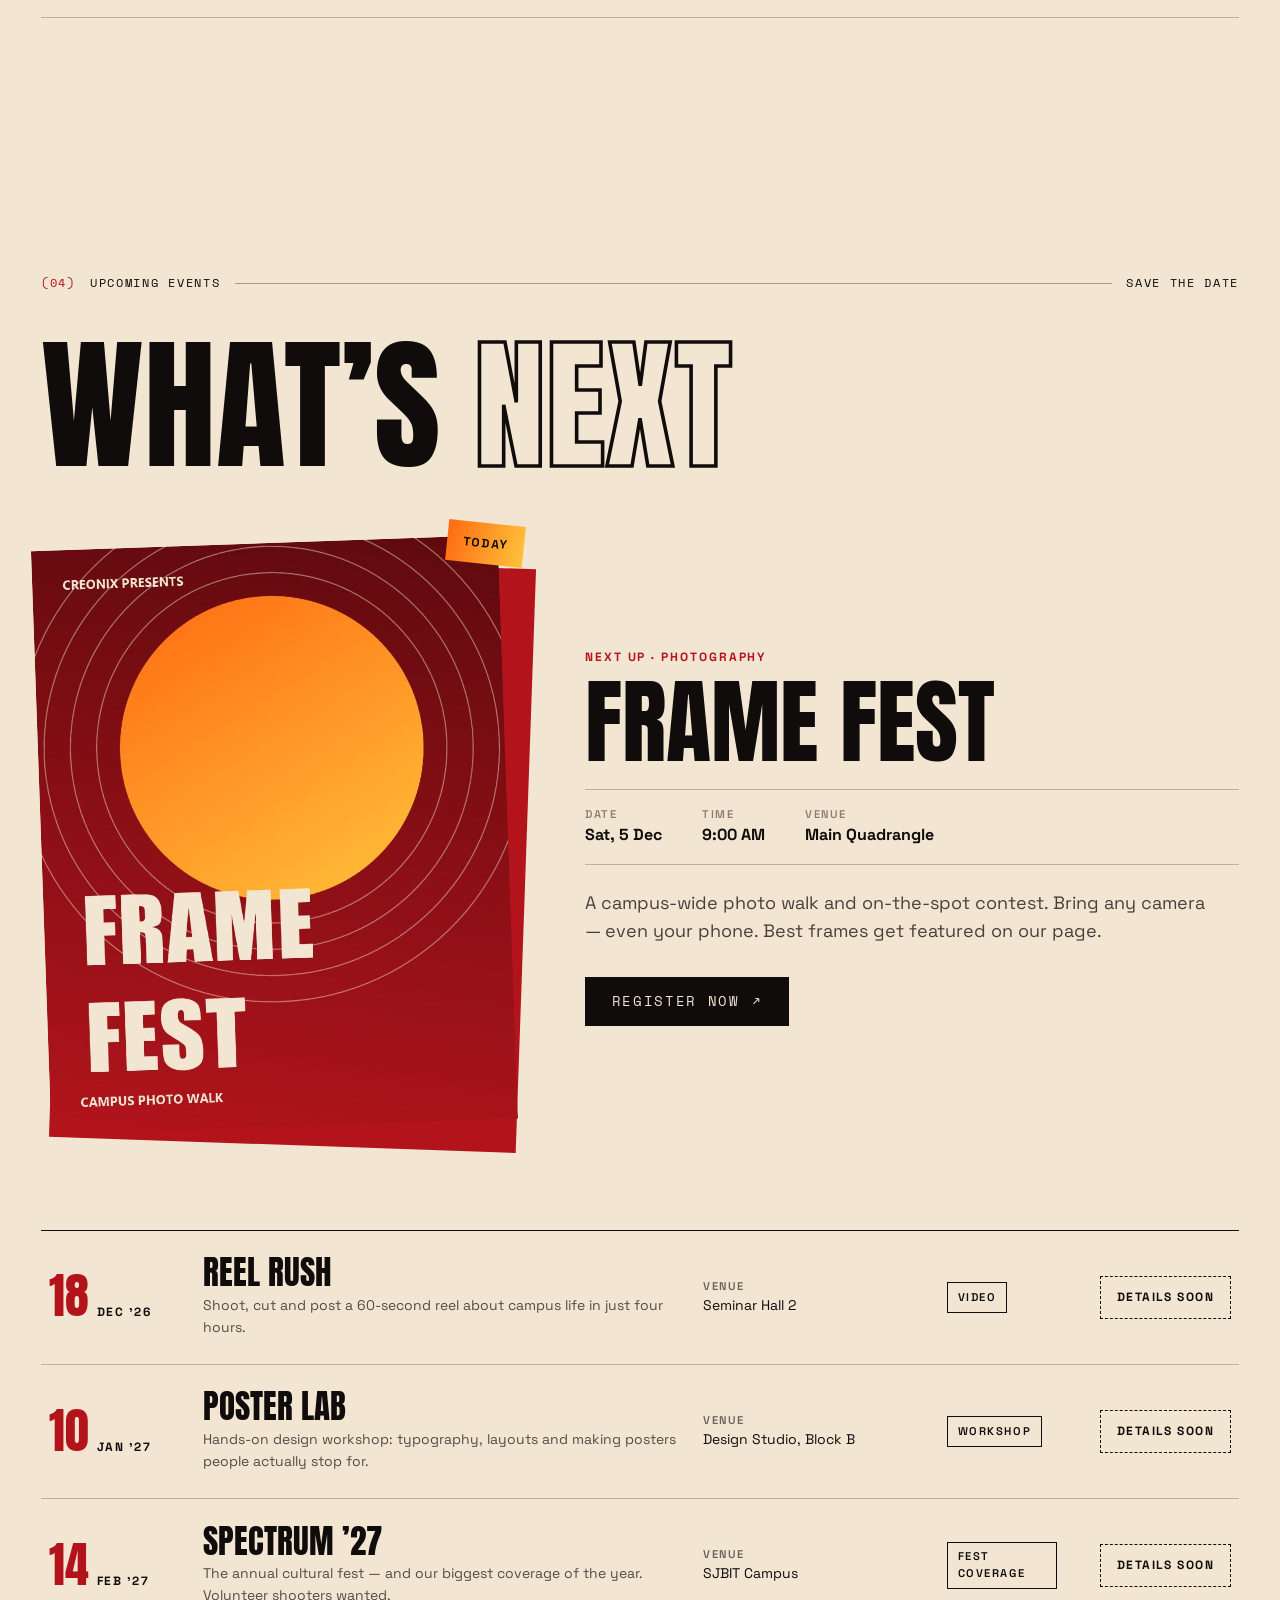
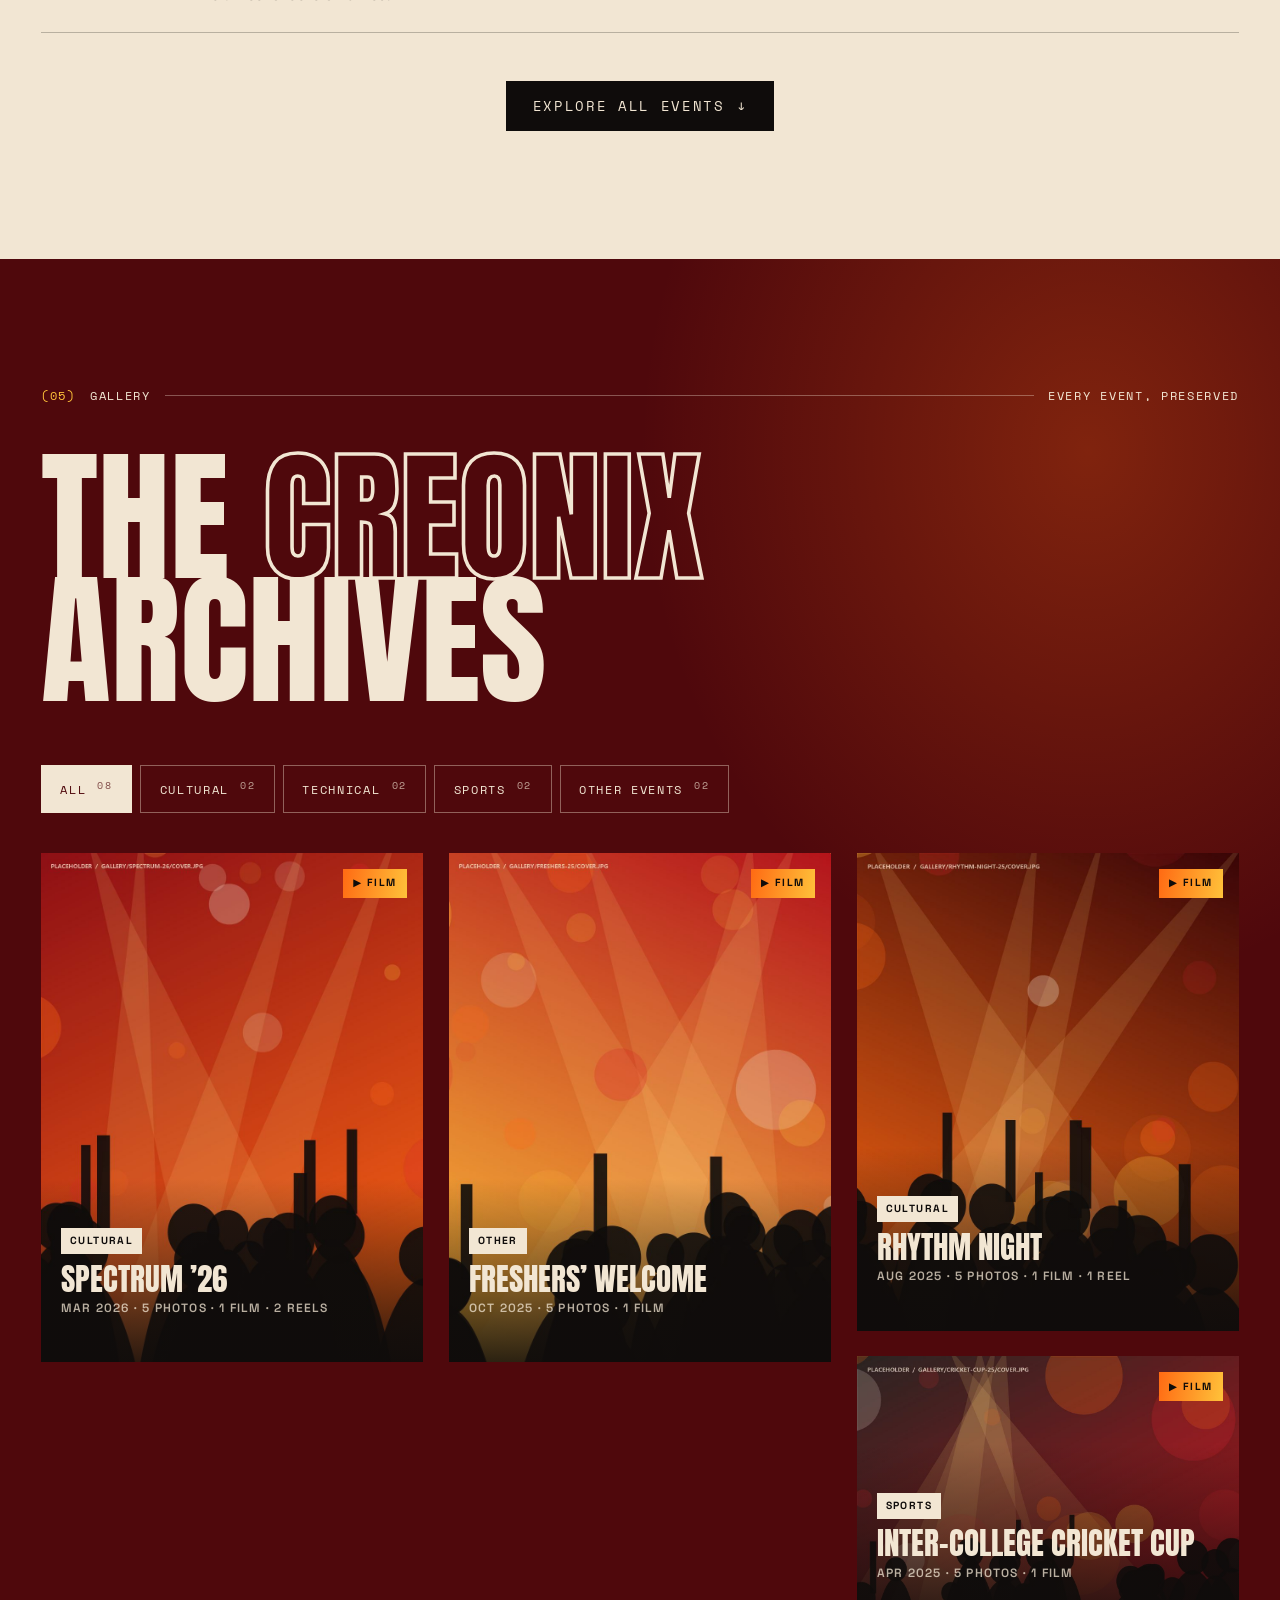
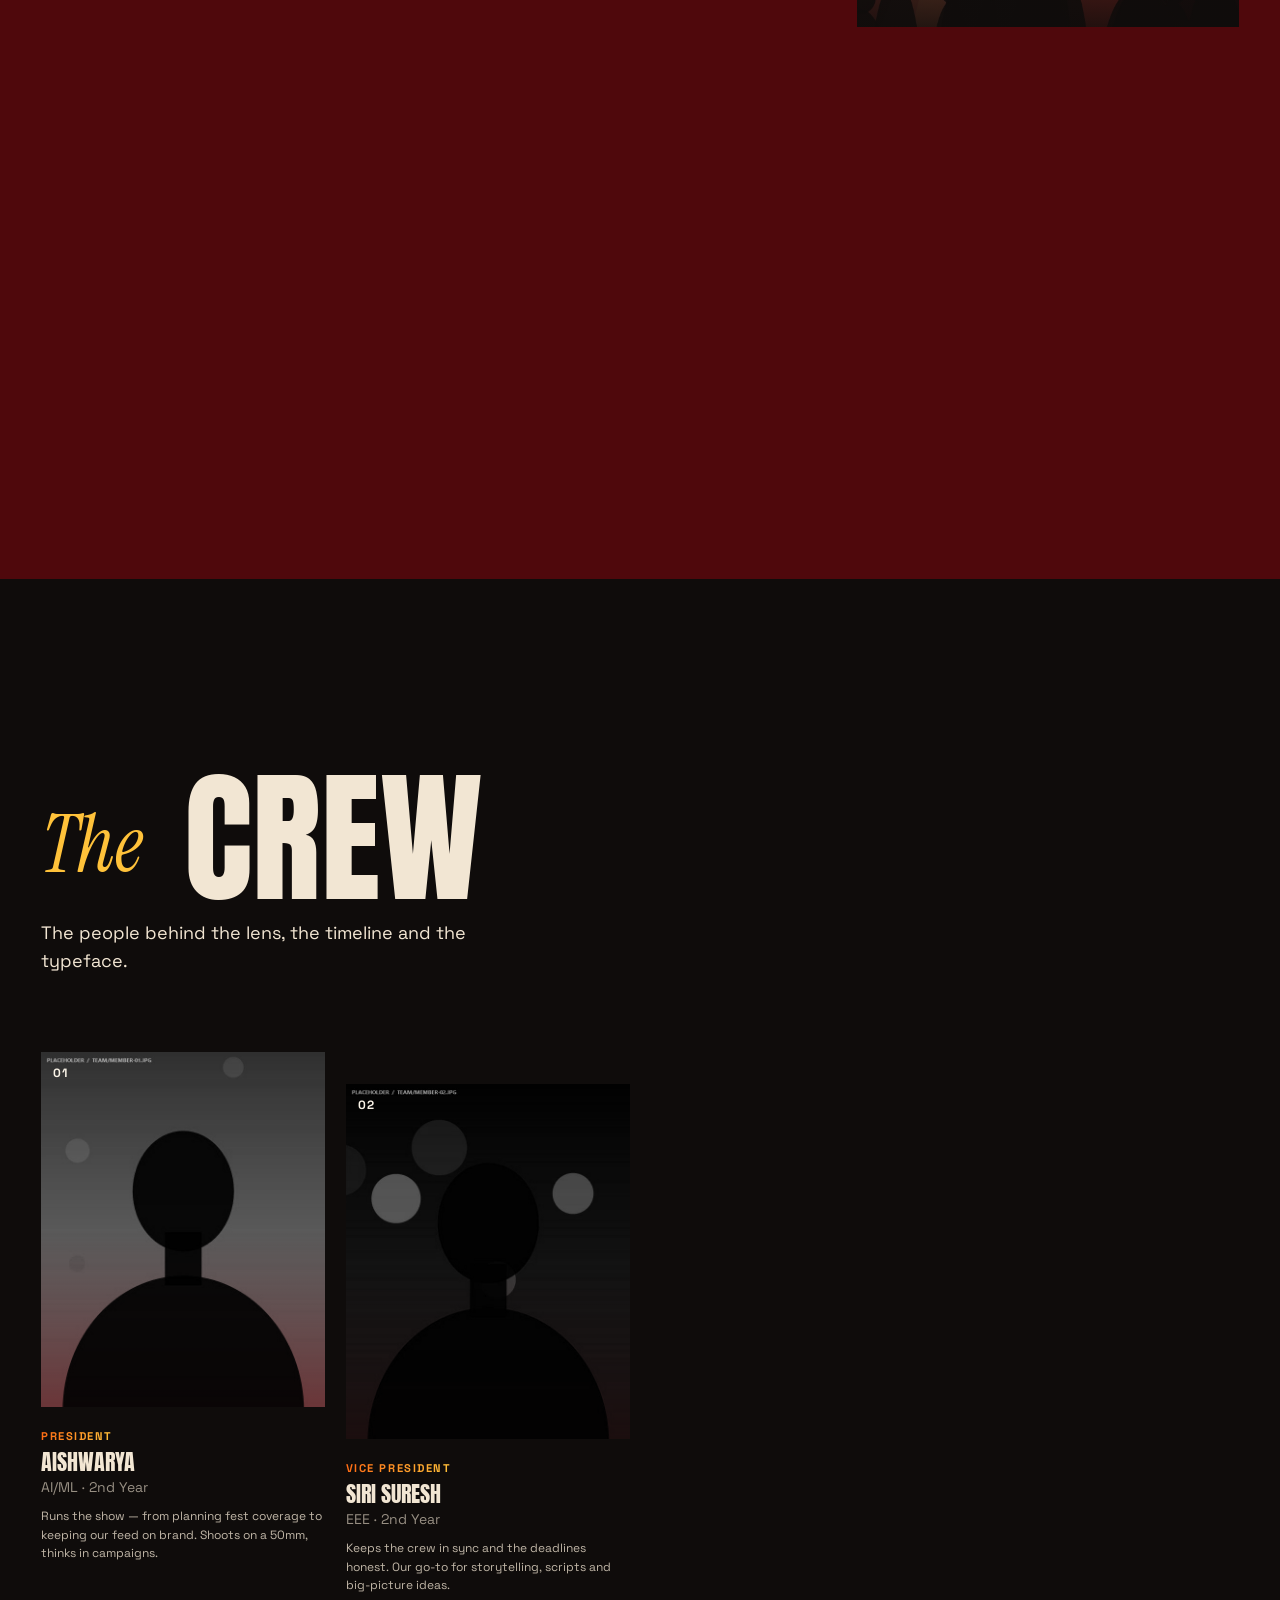
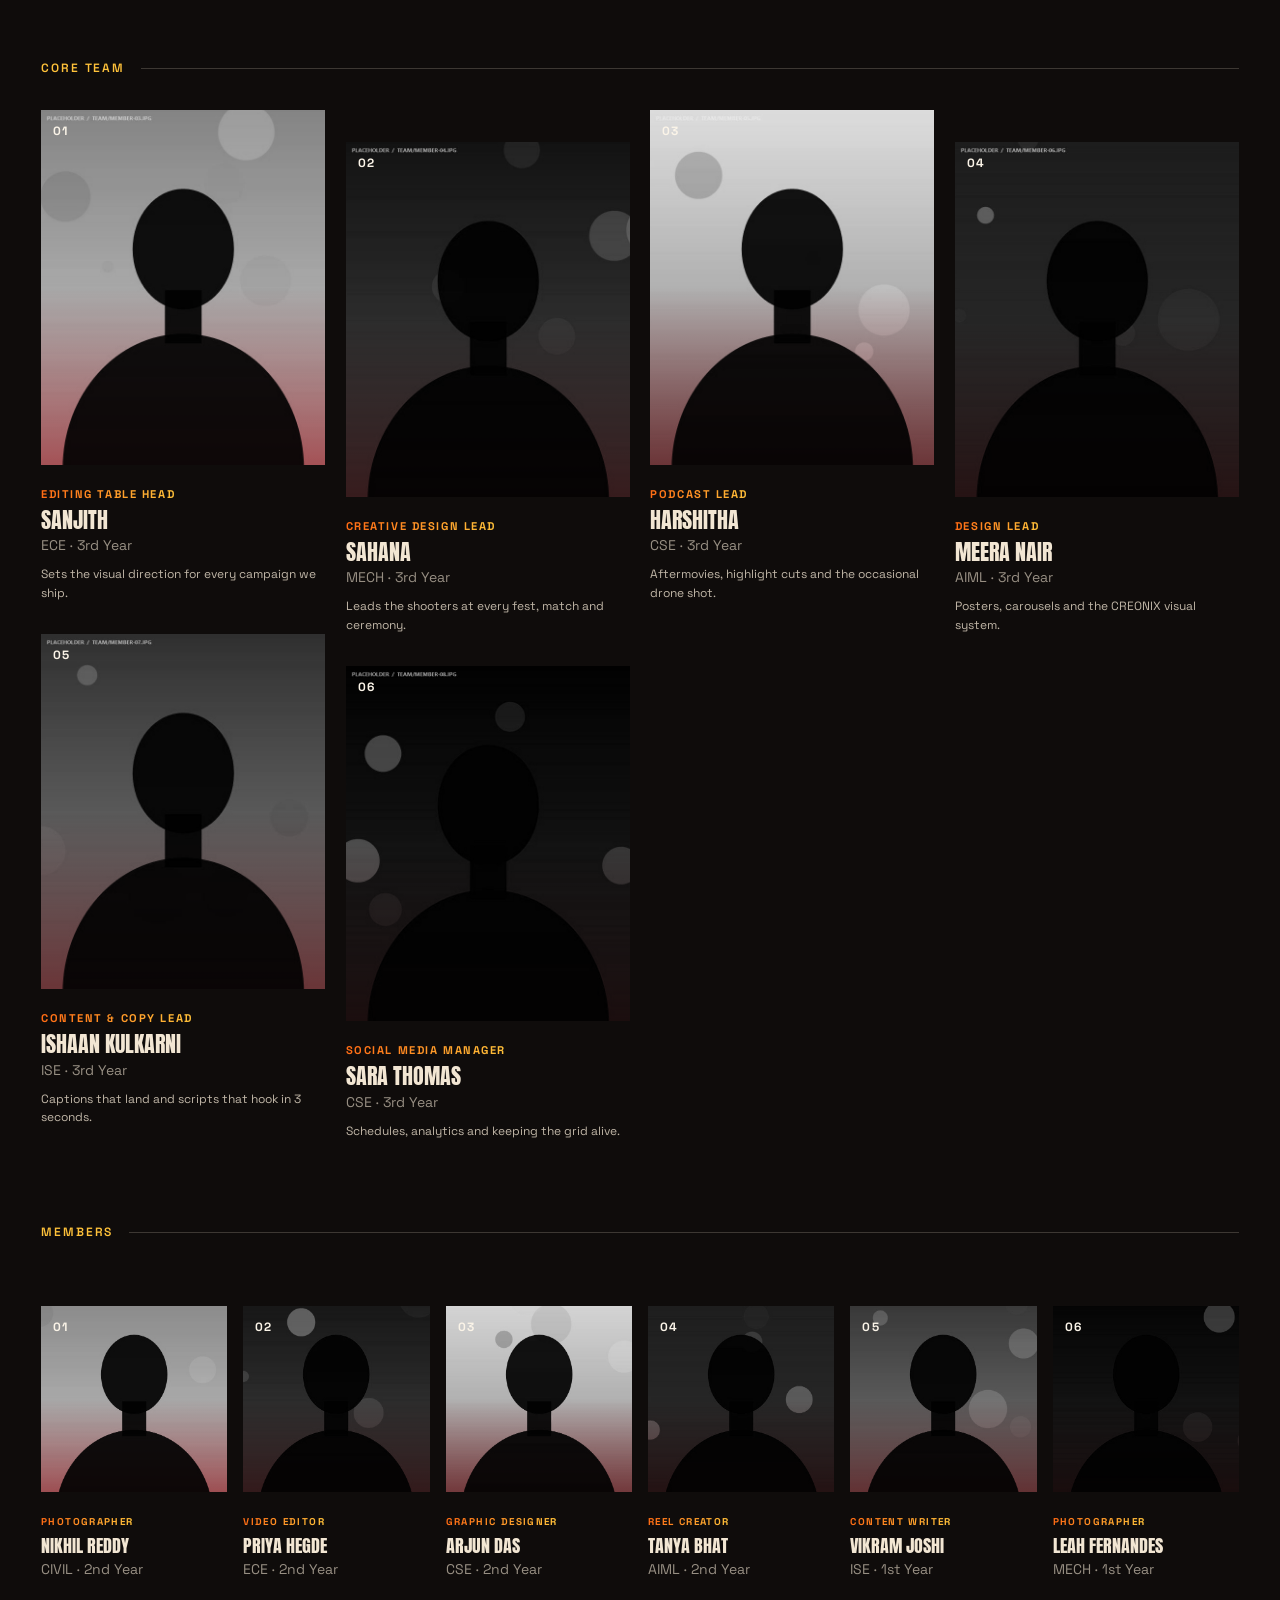
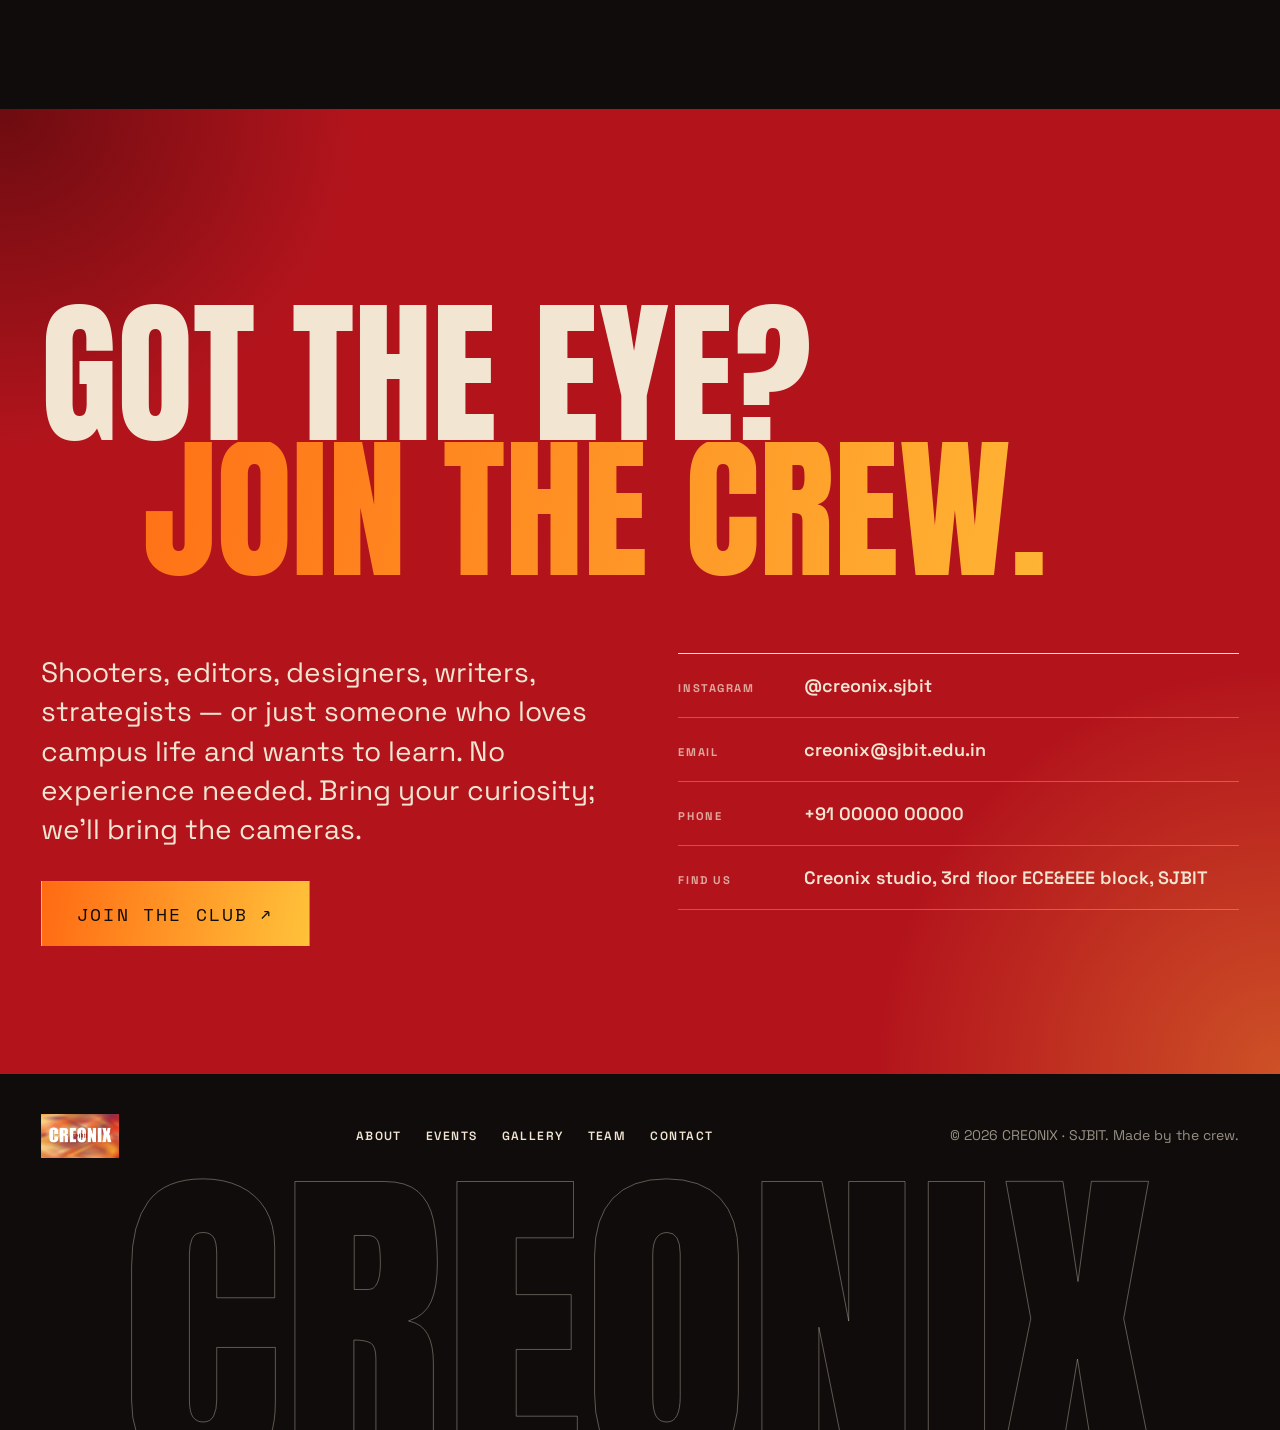
==== commit 10e98954: "Change email link in creator social section Updated email link in social section from 'your-email@ex" ====
--- a/index.html
+++ b/index.html
@@ -343,7 +343,7 @@
         <li><a href="https://www.instagram.com/auxgod_08/" target="_blank" rel="noopener" aria-label="Instagram"><svg viewBox="0 0 24 24" aria-hidden="true"><rect x="3" y="3" width="18" height="18" rx="5" /><circle cx="12" cy="12" r="4.2" /><circle cx="17.4" cy="6.6" r="1.1" class="fill" /></svg></a></li>
         <li><a href="https://www.linkedin.com/" target="_blank" rel="noopener" aria-label="LinkedIn"><svg viewBox="0 0 24 24" aria-hidden="true"><rect x="3" y="3" width="18" height="18" rx="2" /><path d="M7.5 10.5v6M7.5 7.5v.01M11 16.5v-6m0 2.6c0-1.6 1-2.6 2.4-2.6s2.1 1 2.1 2.6v3.4" /></svg></a></li>
         <li><a href="https://github.com/Punith202608" target="_blank" rel="noopener" aria-label="GitHub"><svg viewBox="0 0 24 24" aria-hidden="true"><path d="M9 19c-5 1.5-5-2.5-7-3m14 6v-3.87a3.37 3.37 0 0 0-.94-2.61c3.14-.35 6.44-1.54 6.44-7A5.44 5.44 0 0 0 20 4.77 5.07 5.07 0 0 0 19.91 1S18.73.65 16 2.48a13.38 13.38 0 0 0-7 0C6.27.65 5.09 1 5.09 1A5.07 5.07 0 0 0 5 4.77a5.44 5.44 0 0 0-1.5 3.78c0 5.42 3.3 6.61 6.44 7A3.37 3.37 0 0 0 9 18.13V22" /></svg></a></li>
-        <li><a href="mailto:your-email@example.com" aria-label="Email"><svg viewBox="0 0 24 24" aria-hidden="true"><rect x="3" y="5" width="18" height="14" rx="2" /><path d="M3.5 6l8.5 7 8.5-7" /></svg></a></li>
+        <li><a href="punith202608@gmail.com" aria-label="Email"><svg viewBox="0 0 24 24" aria-hidden="true"><rect x="3" y="5" width="18" height="14" rx="2" /><path d="M3.5 6l8.5 7 8.5-7" /></svg></a></li>
       </ul>
     </div>
   </dialog>
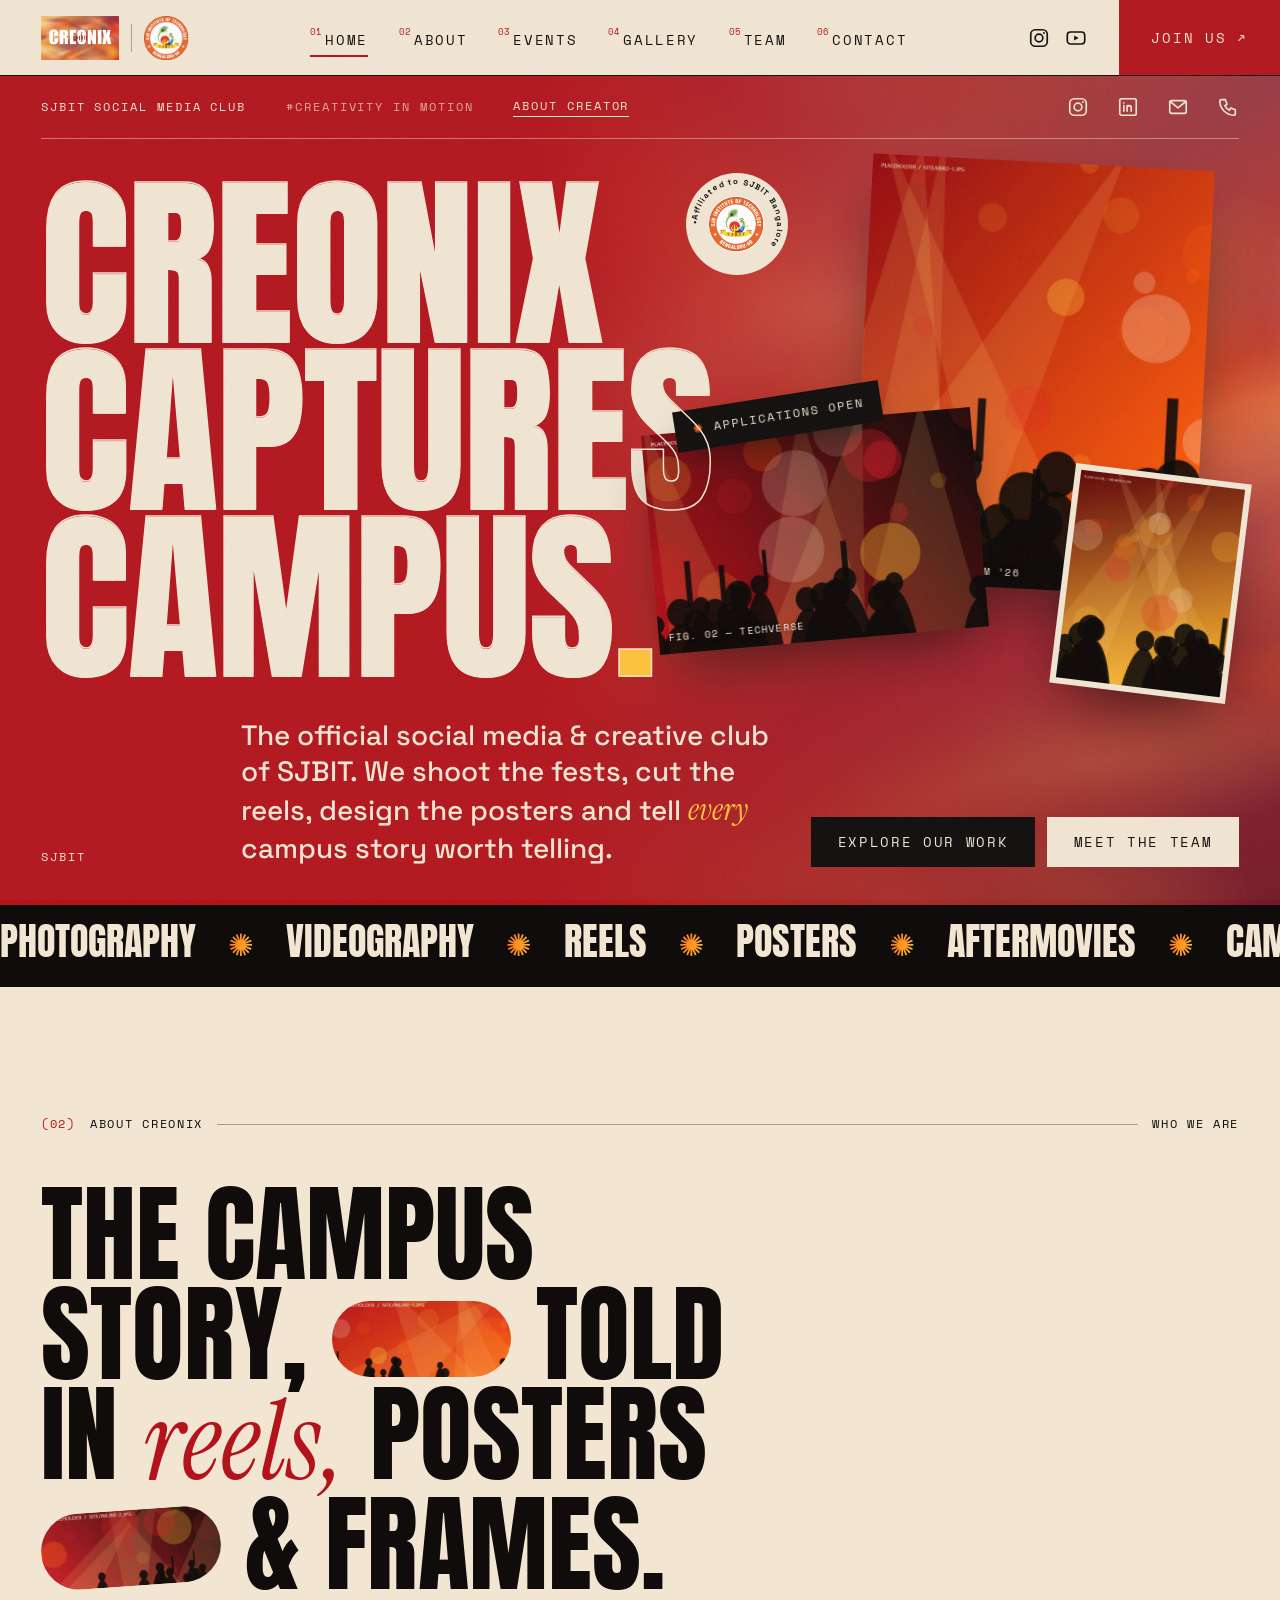
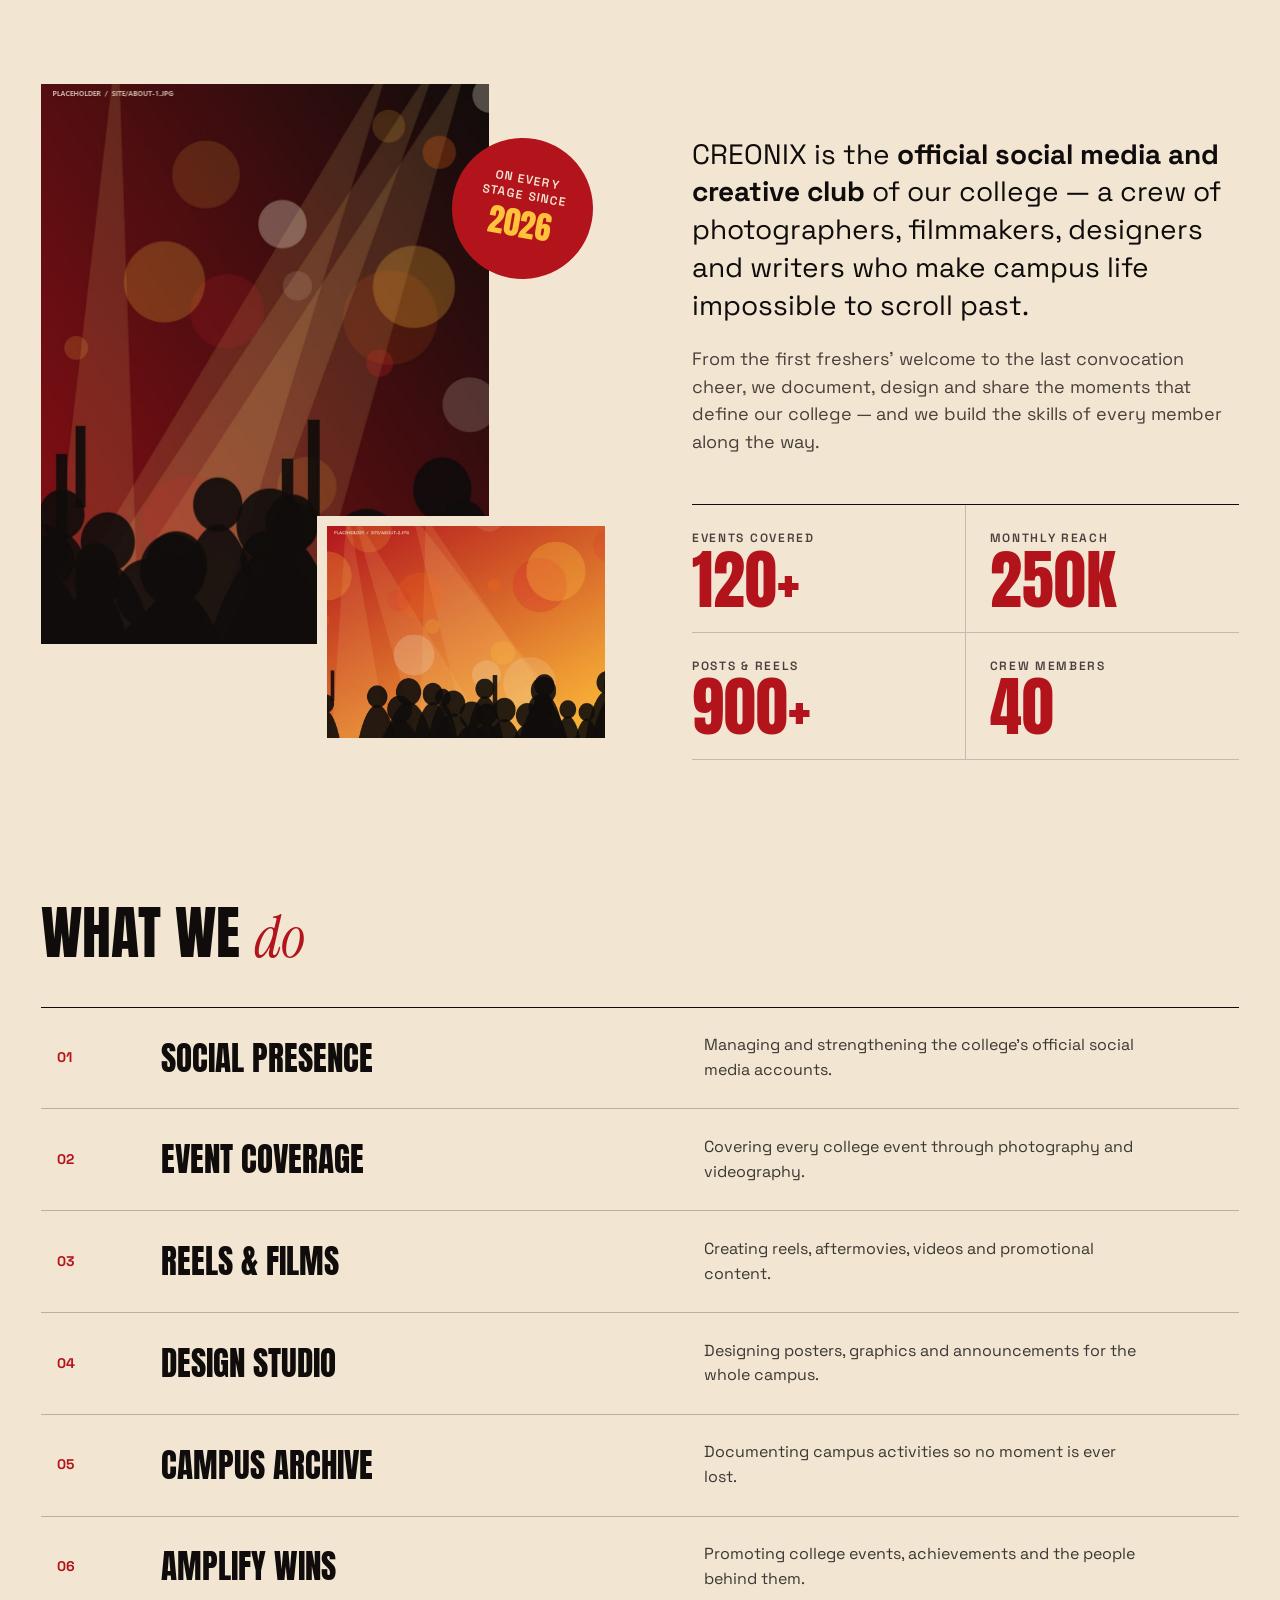
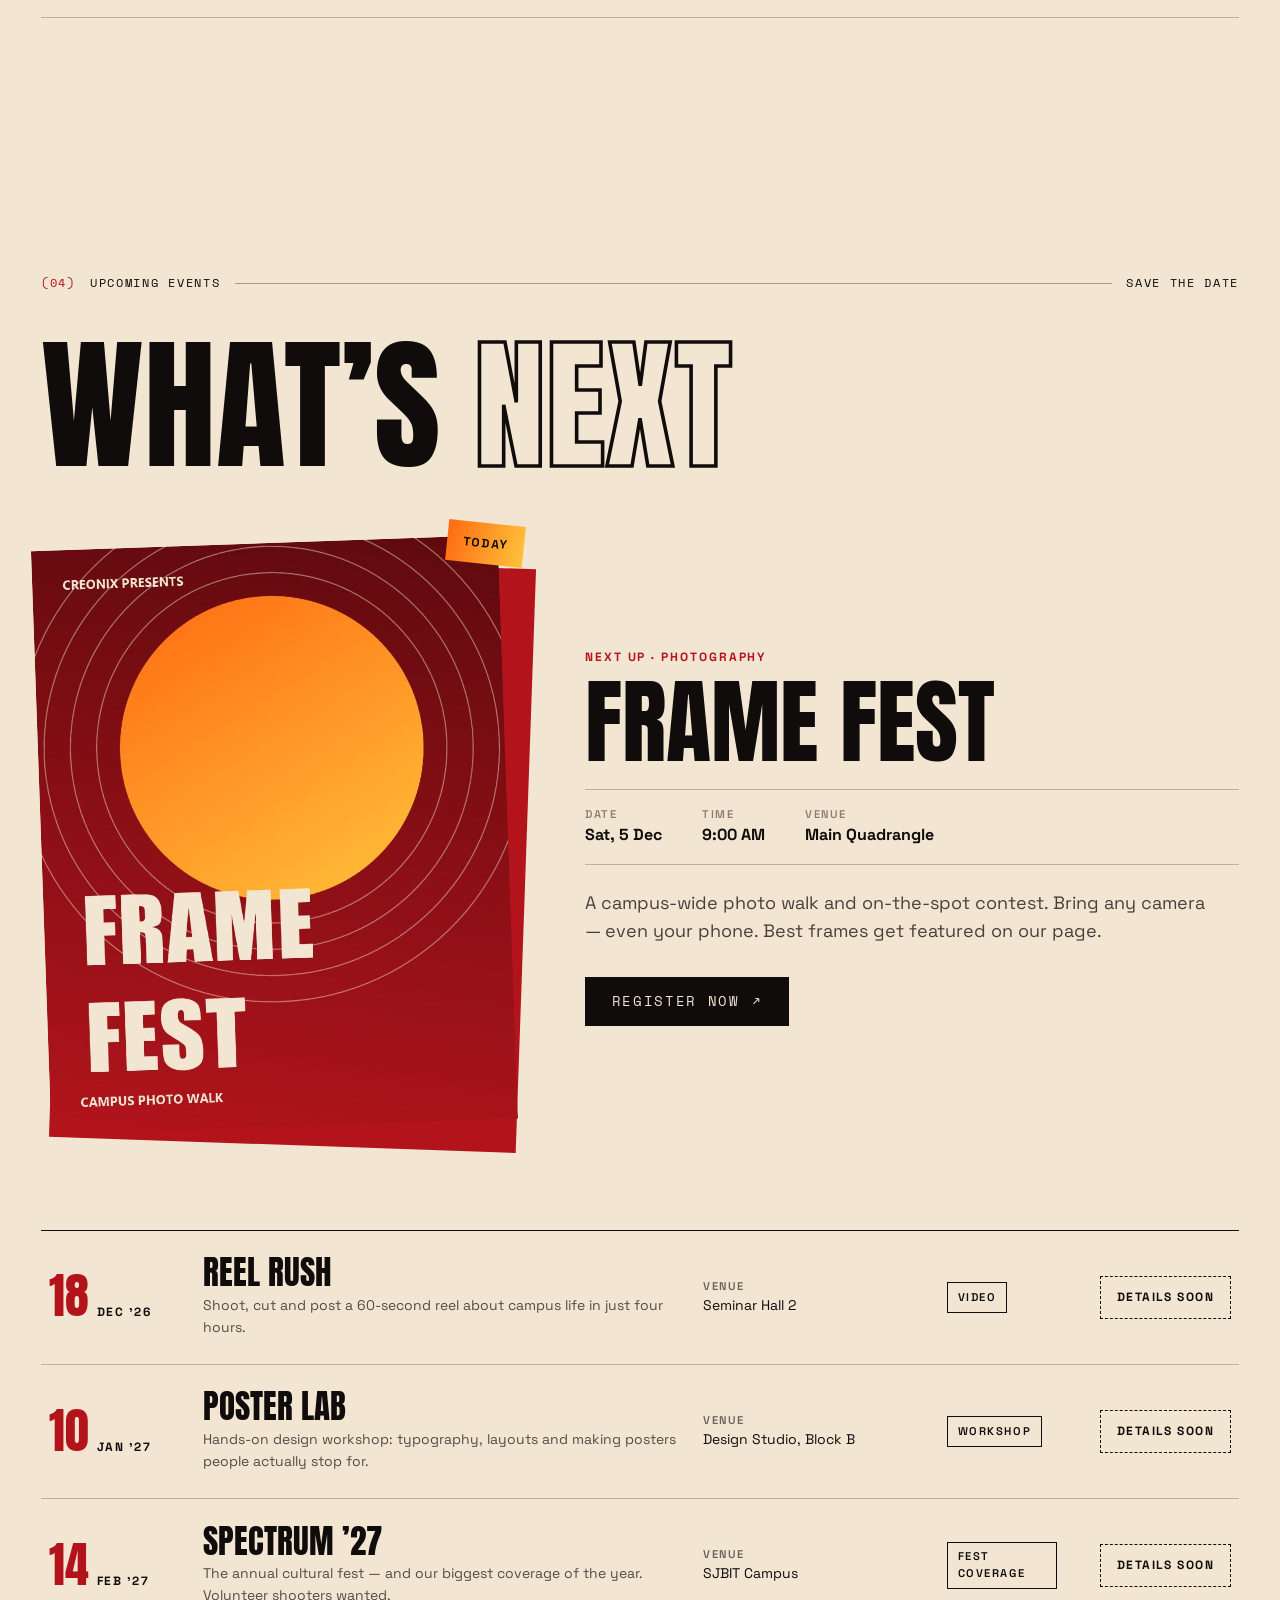
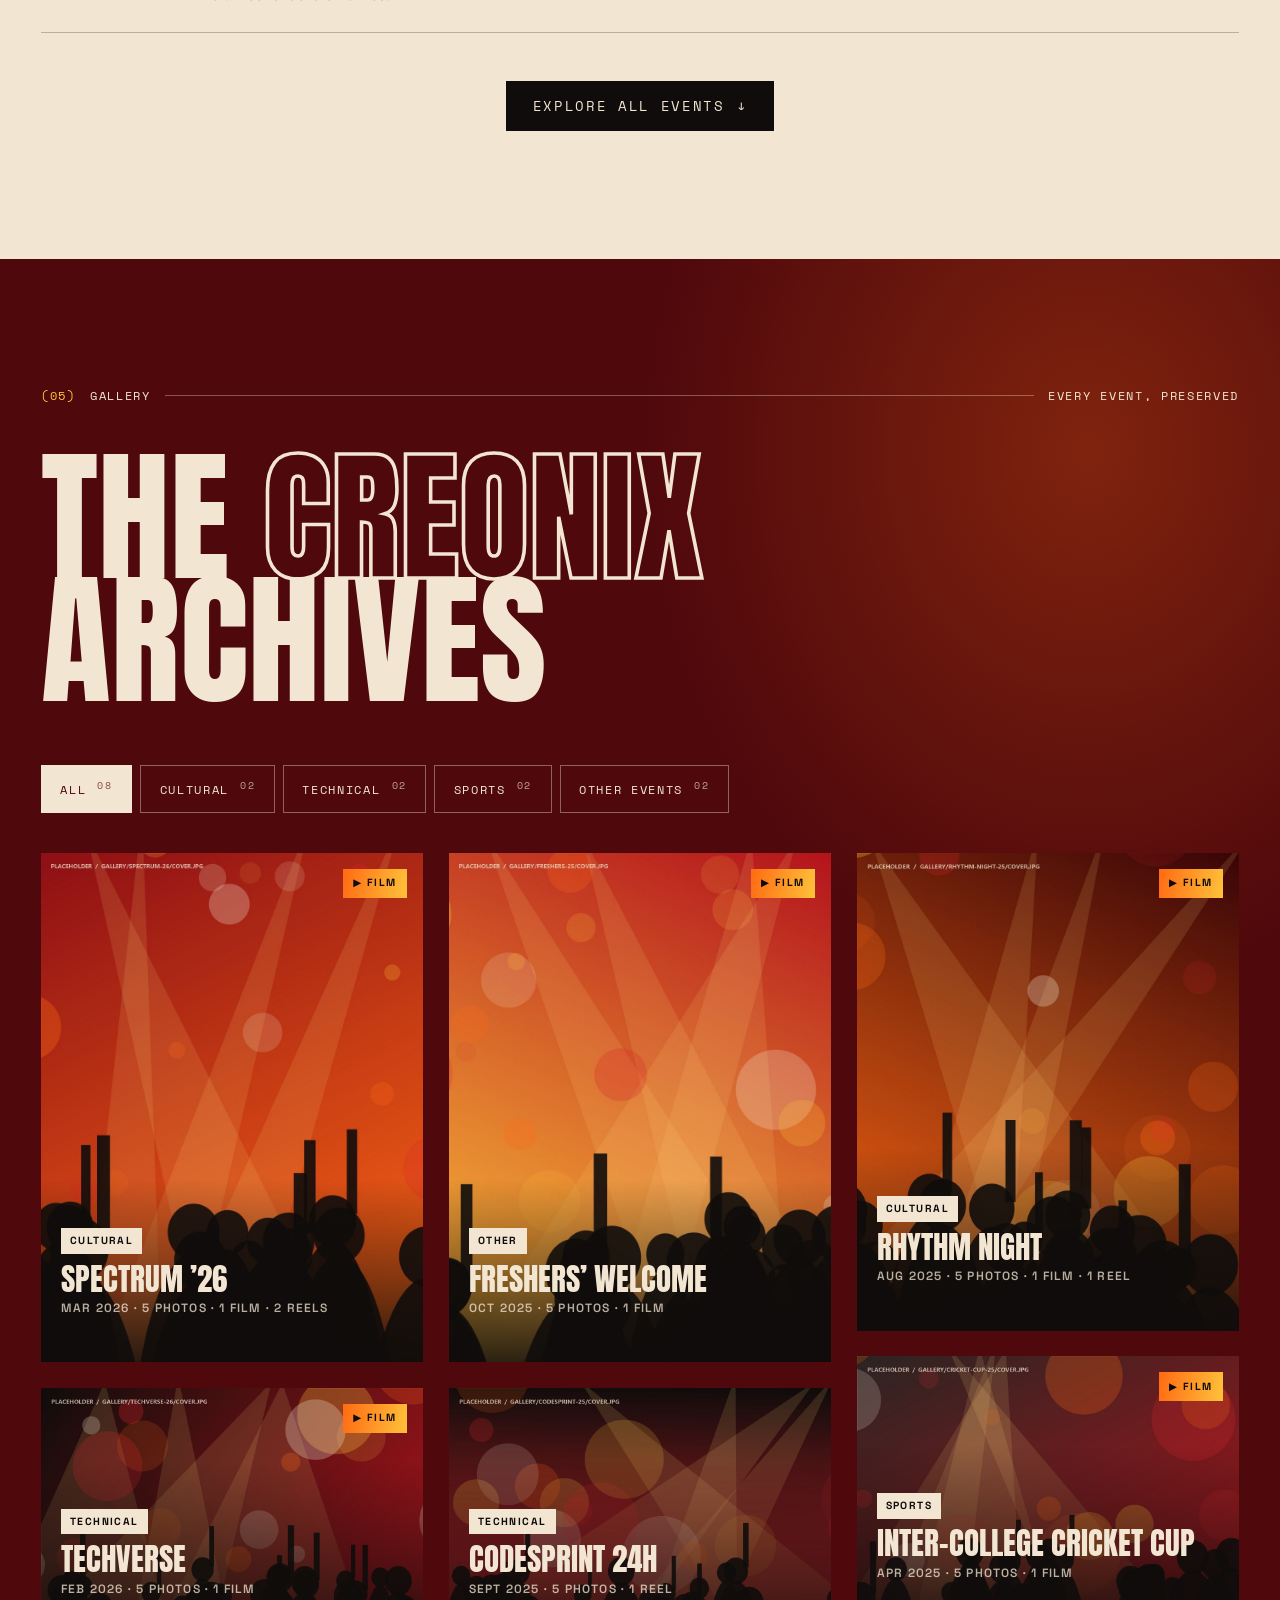
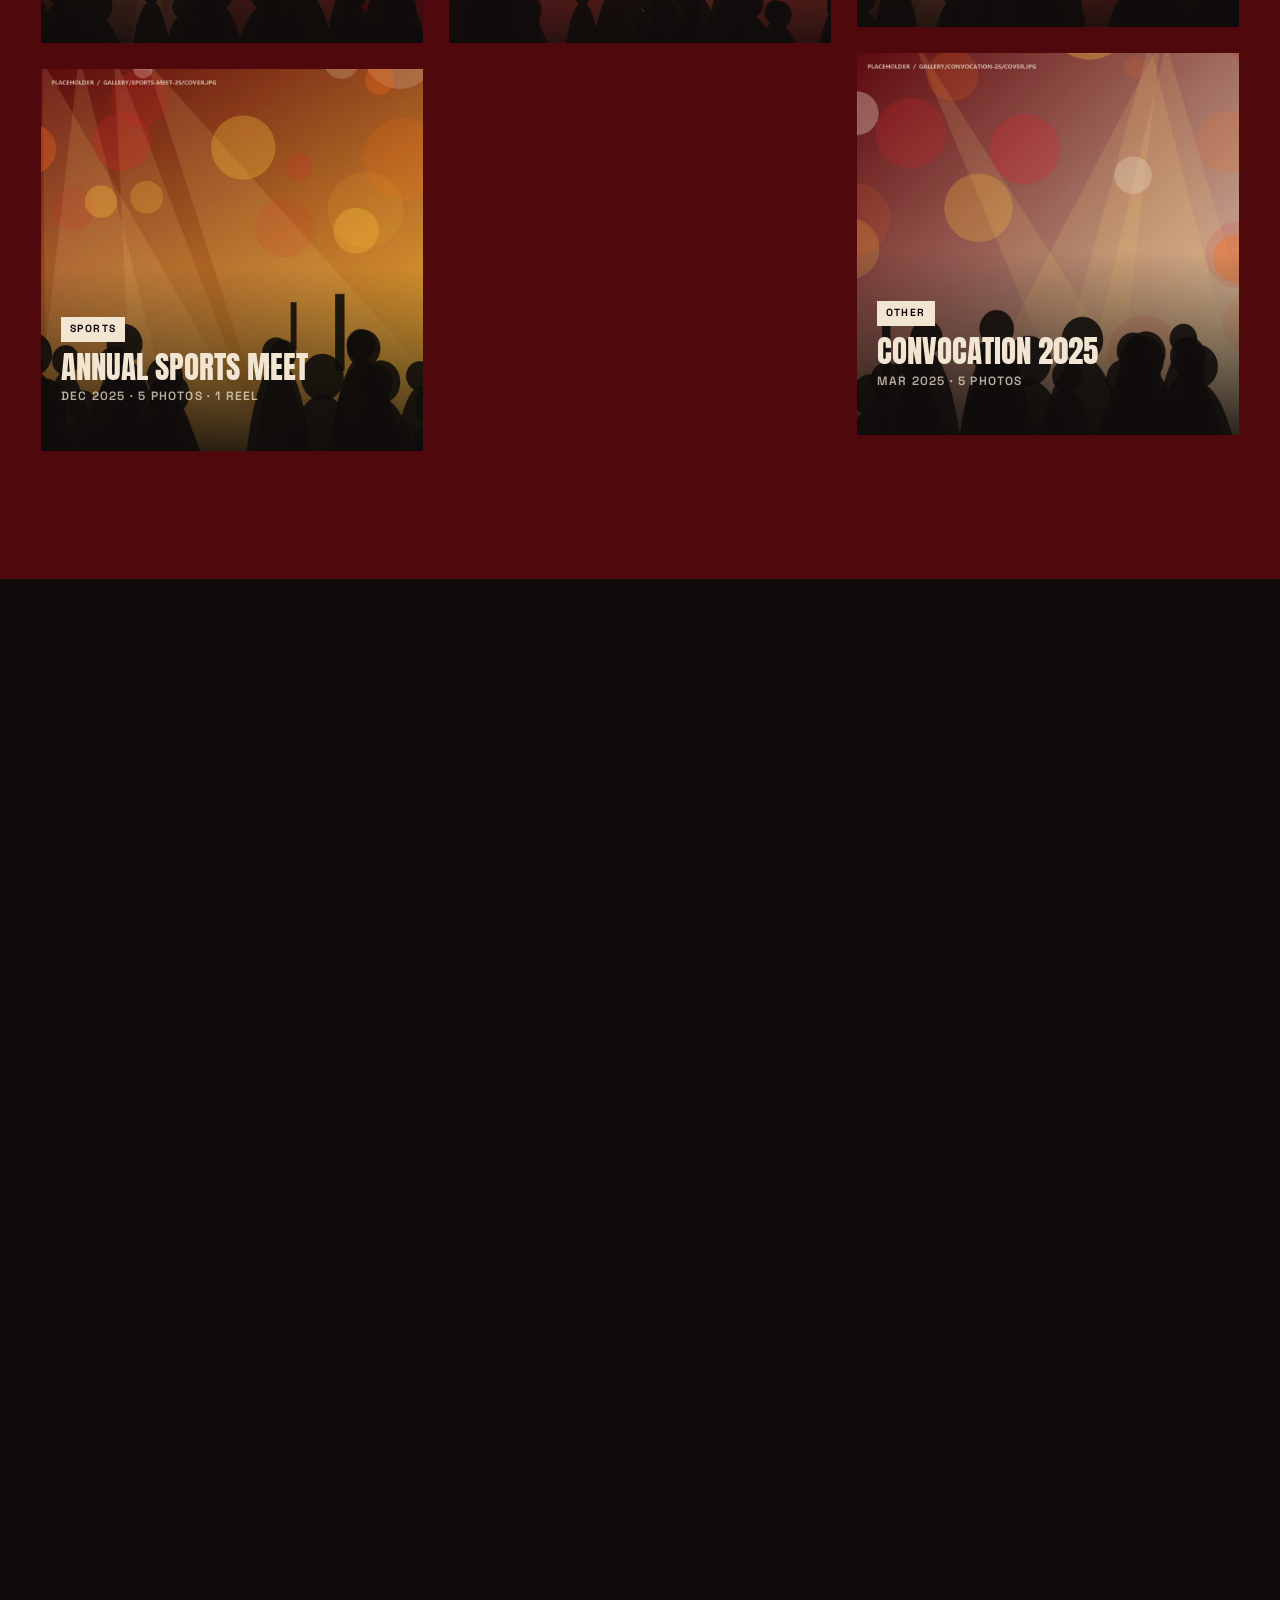
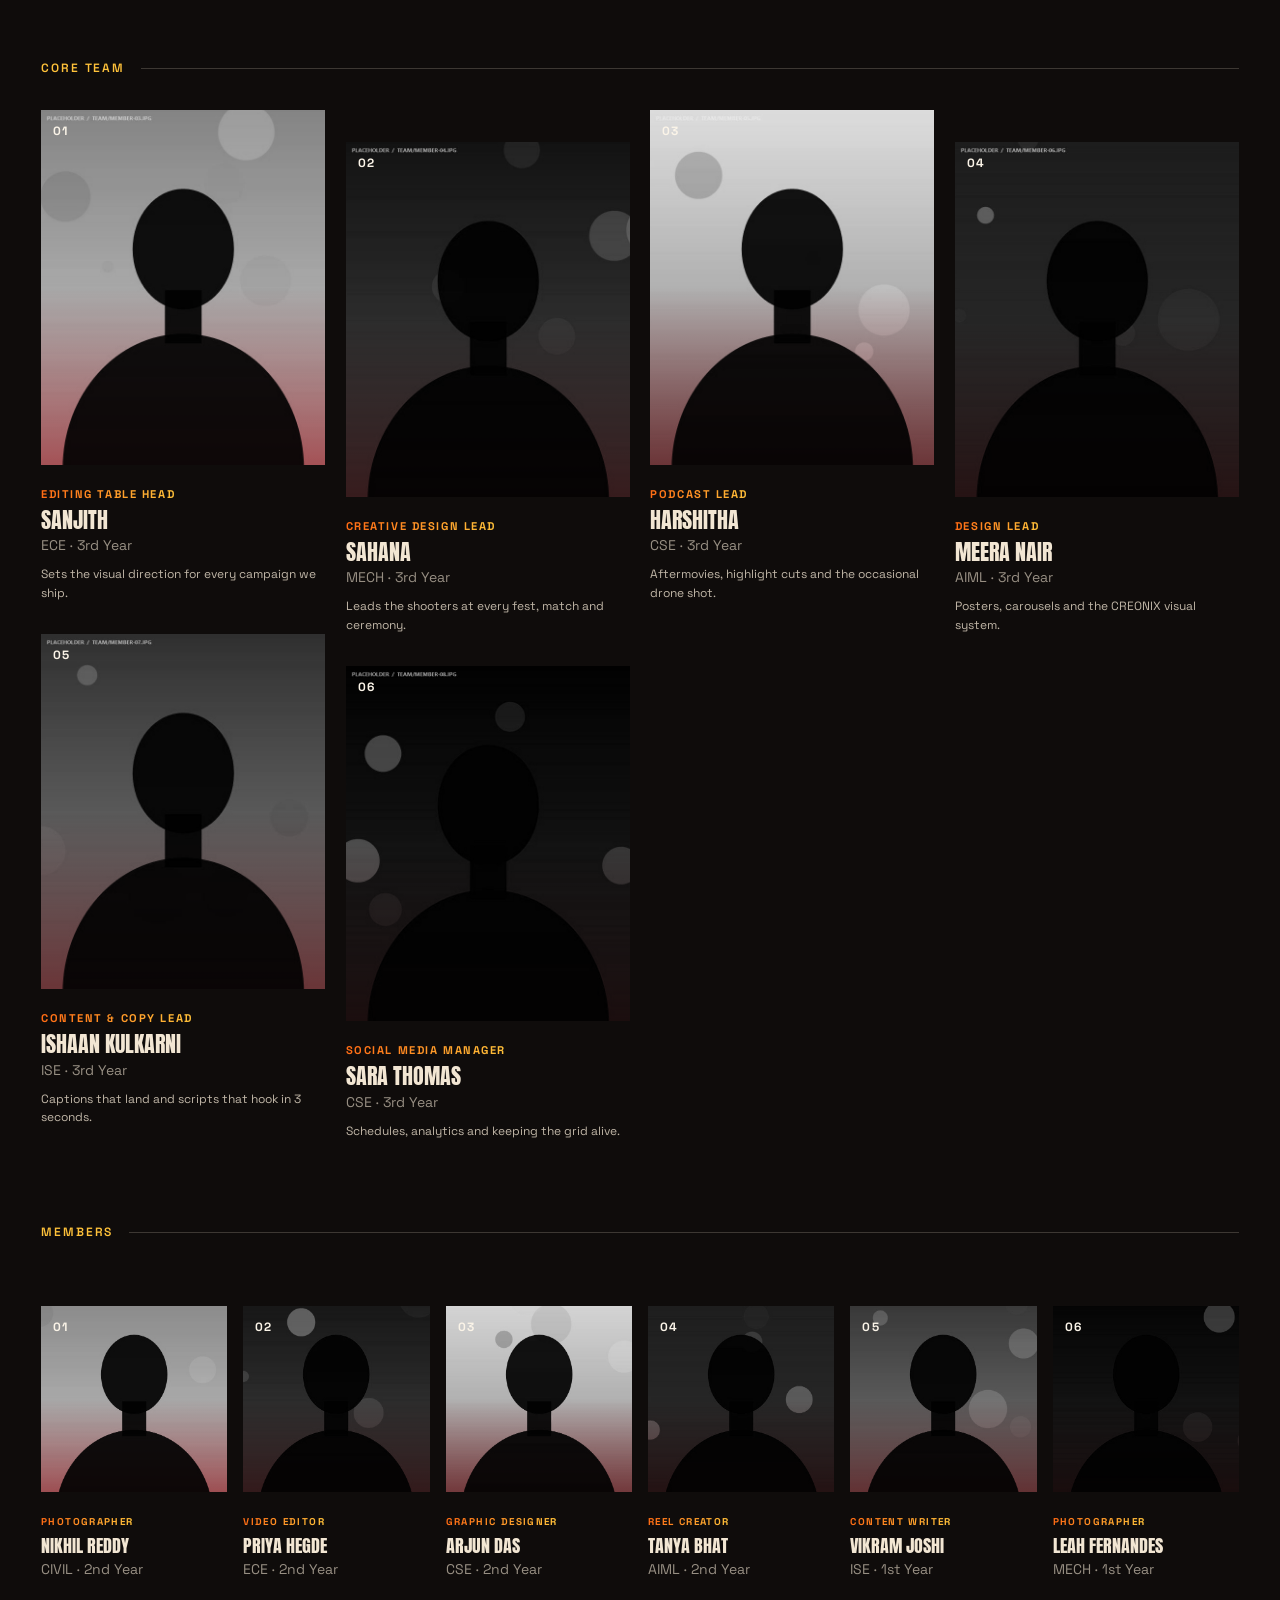
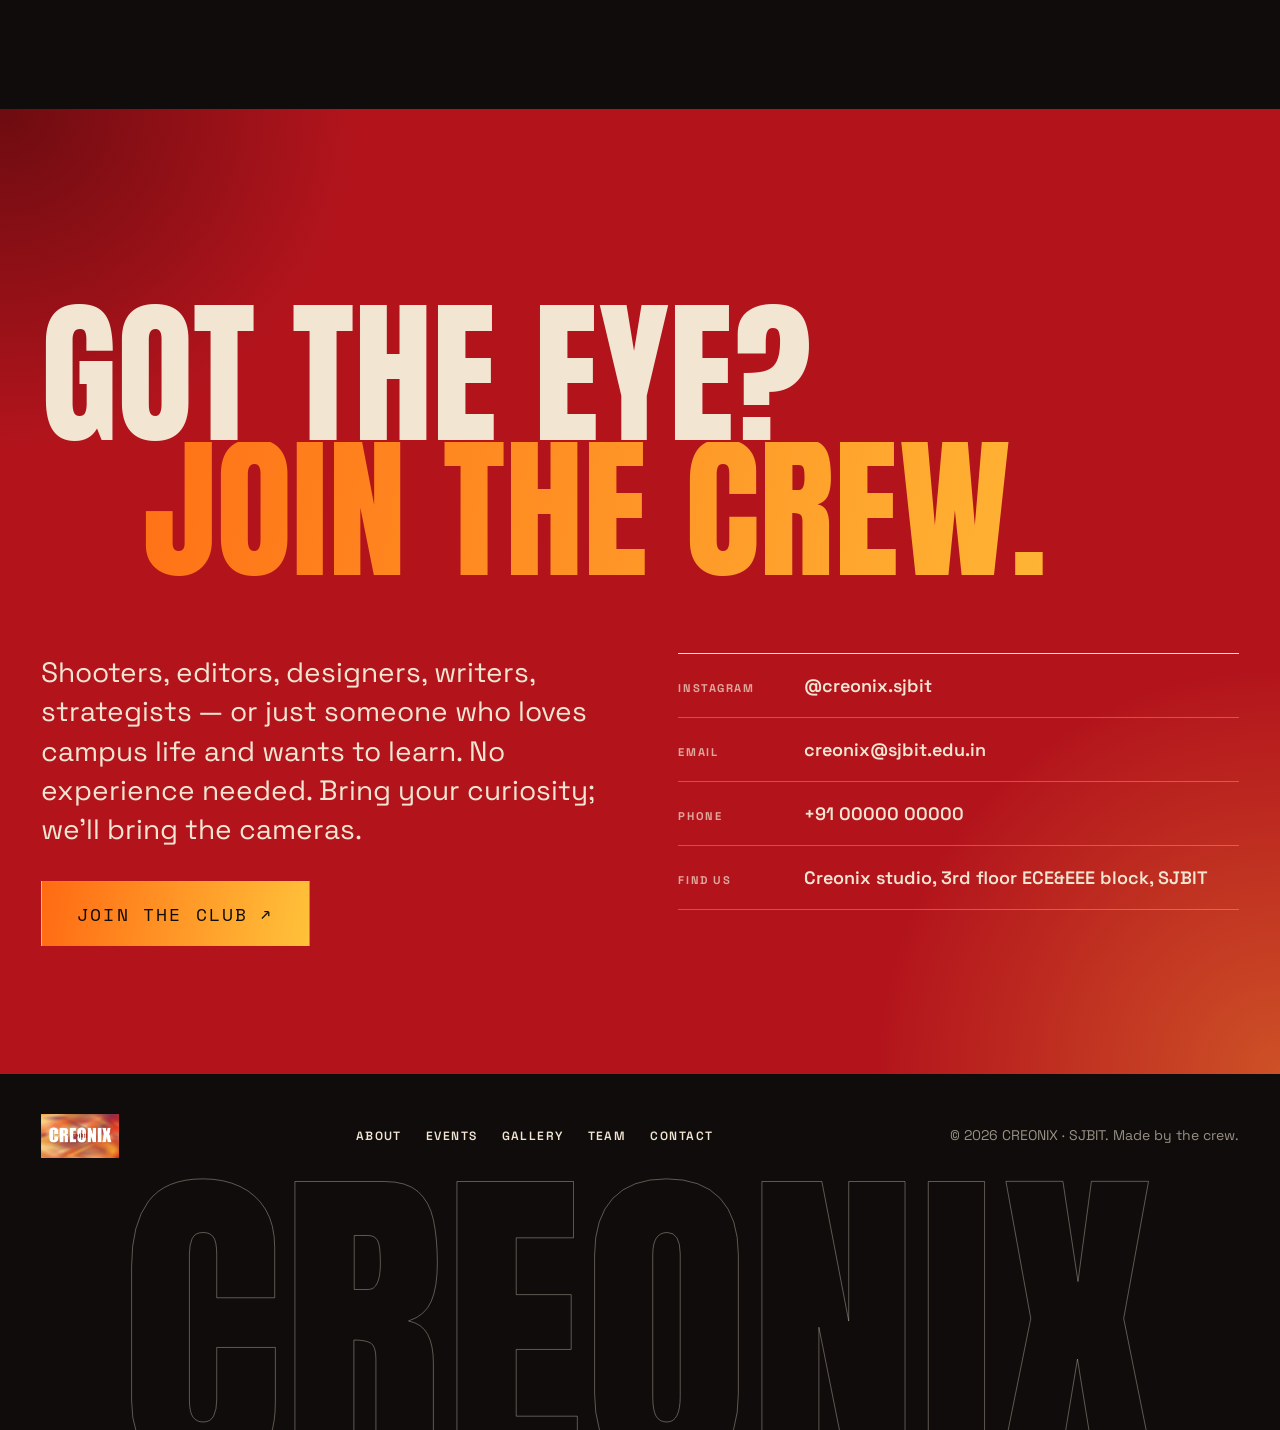
==== commit 8e7fe1cc: "Update badge text in index.html" ====
--- a/index.html
+++ b/index.html
@@ -129,7 +129,7 @@
           <a class="hero__badge" href="https://www.sjbit.edu.in/" target="_blank" rel="noopener" aria-label="Visit the SJB Institute of Technology website">
             <svg viewBox="0 0 200 200" aria-hidden="true">
               <defs><path id="badgeCircle" d="M100,100 m-78,0 a78,78 0 1,1 156,0 a78,78 0 1,1 -156,0" /></defs>
-              <text><textPath href="#badgeCircle">CREATE • CAPTURE • CONNECT • CREONIX • </textPath></text>
+              <text><textPath href="#badgeCircle">•Affiliated to SJBIT Bangalore </textPath></text>
             </svg>
             <span class="hero__badge-core"><img src="assets/sjbit-logo.png" alt="" width="110" height="108" /></span>
           </a>
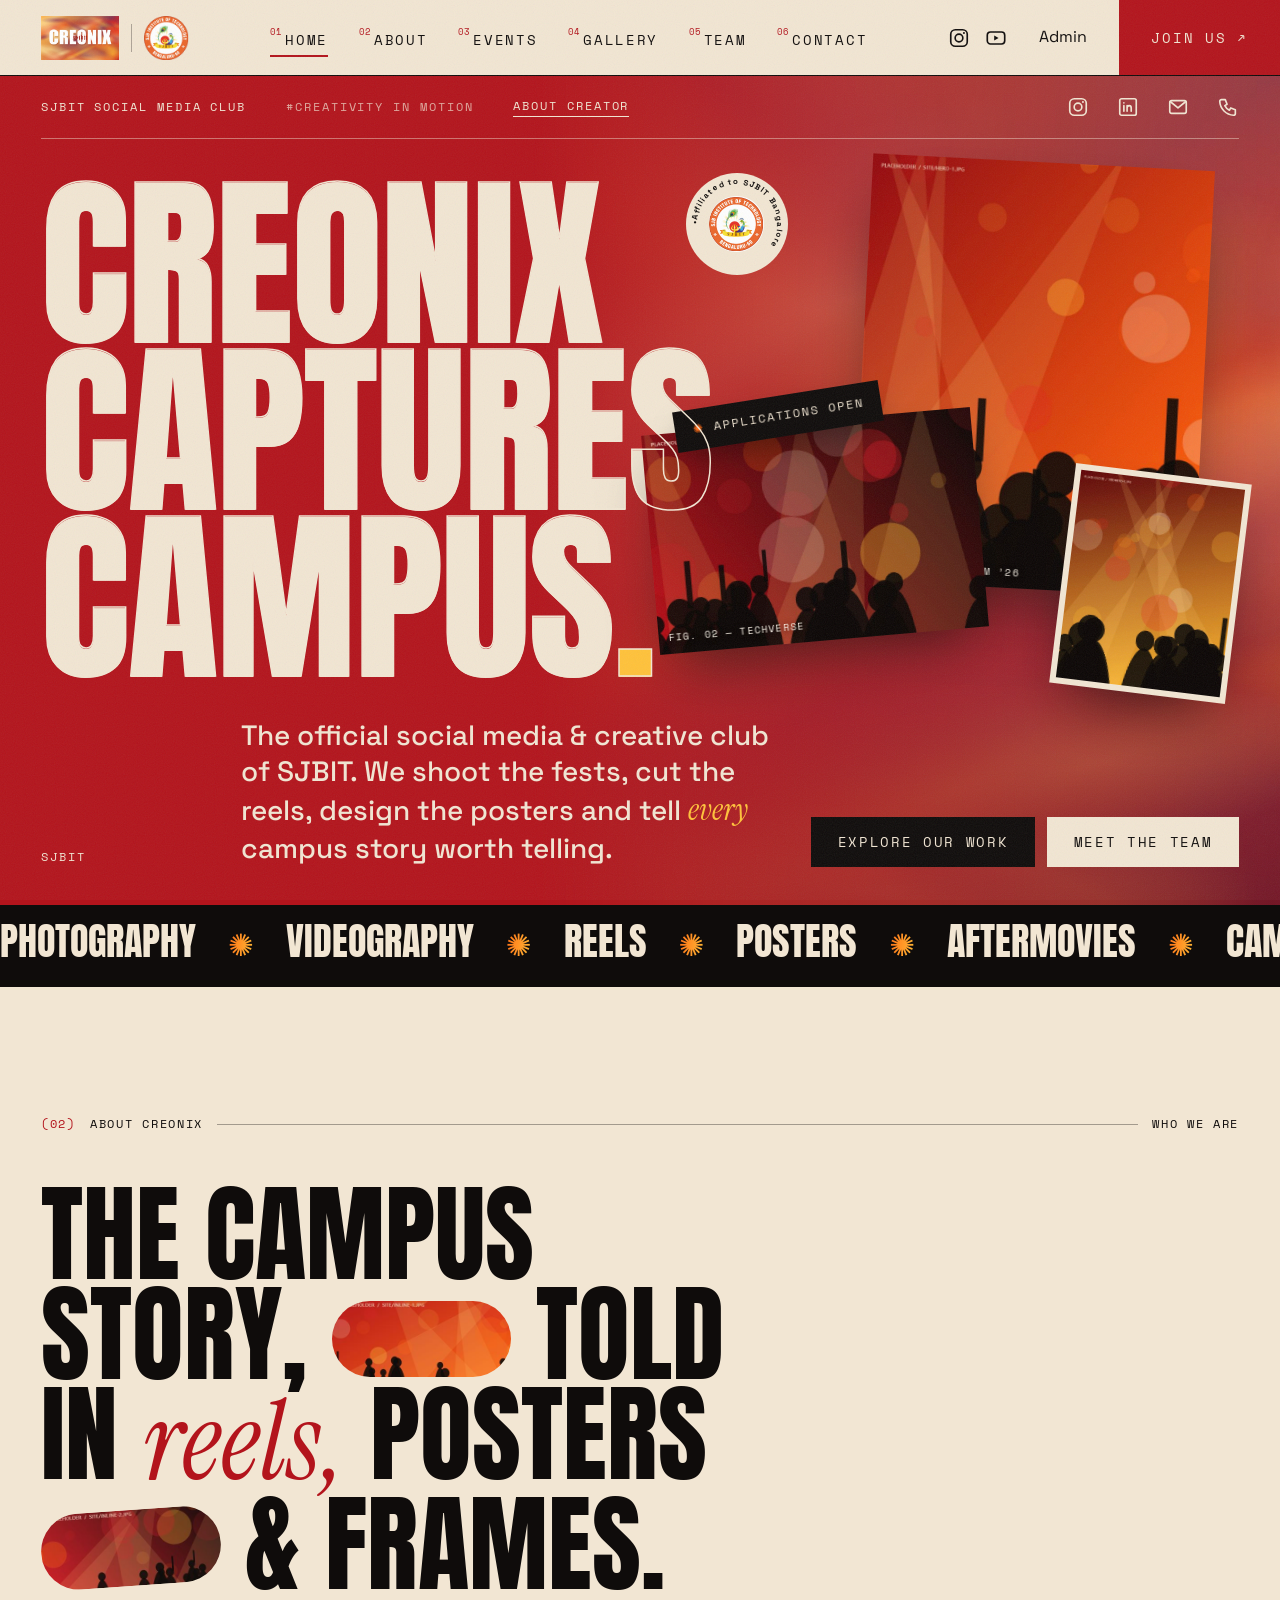
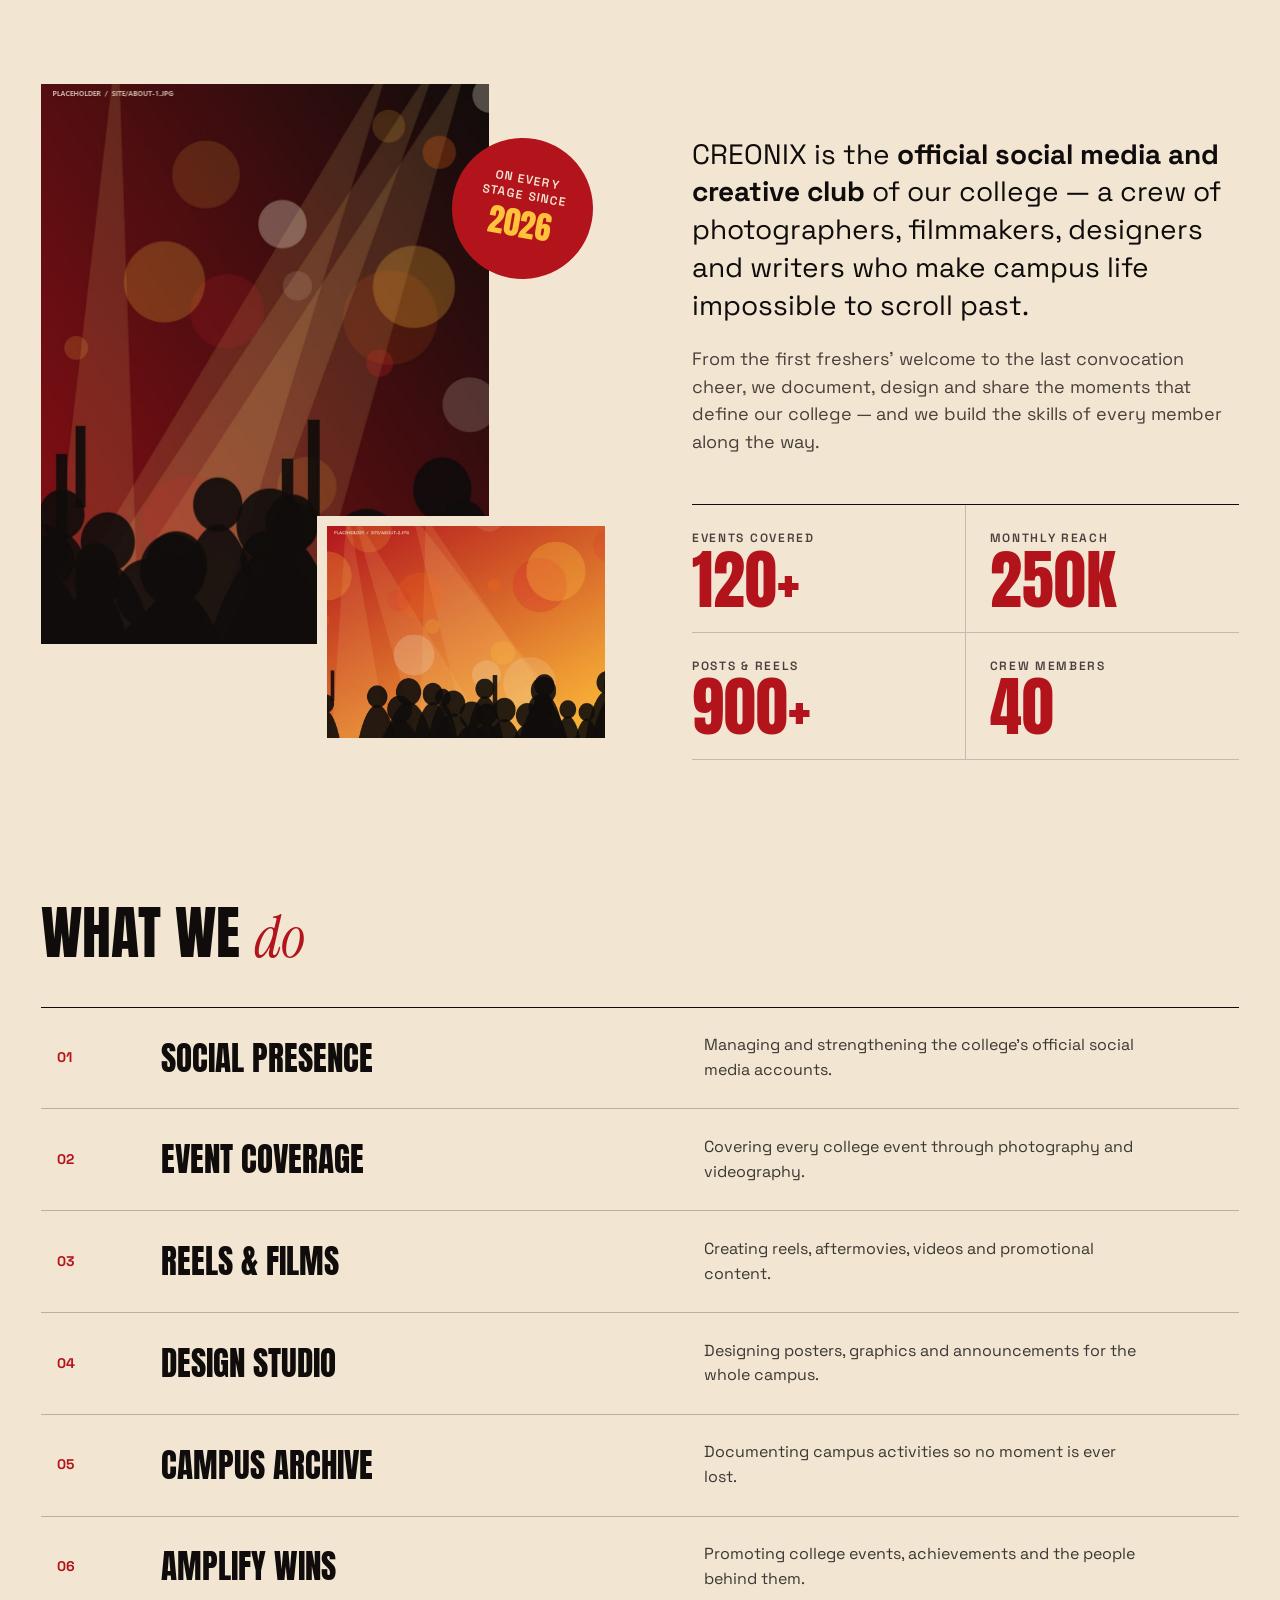
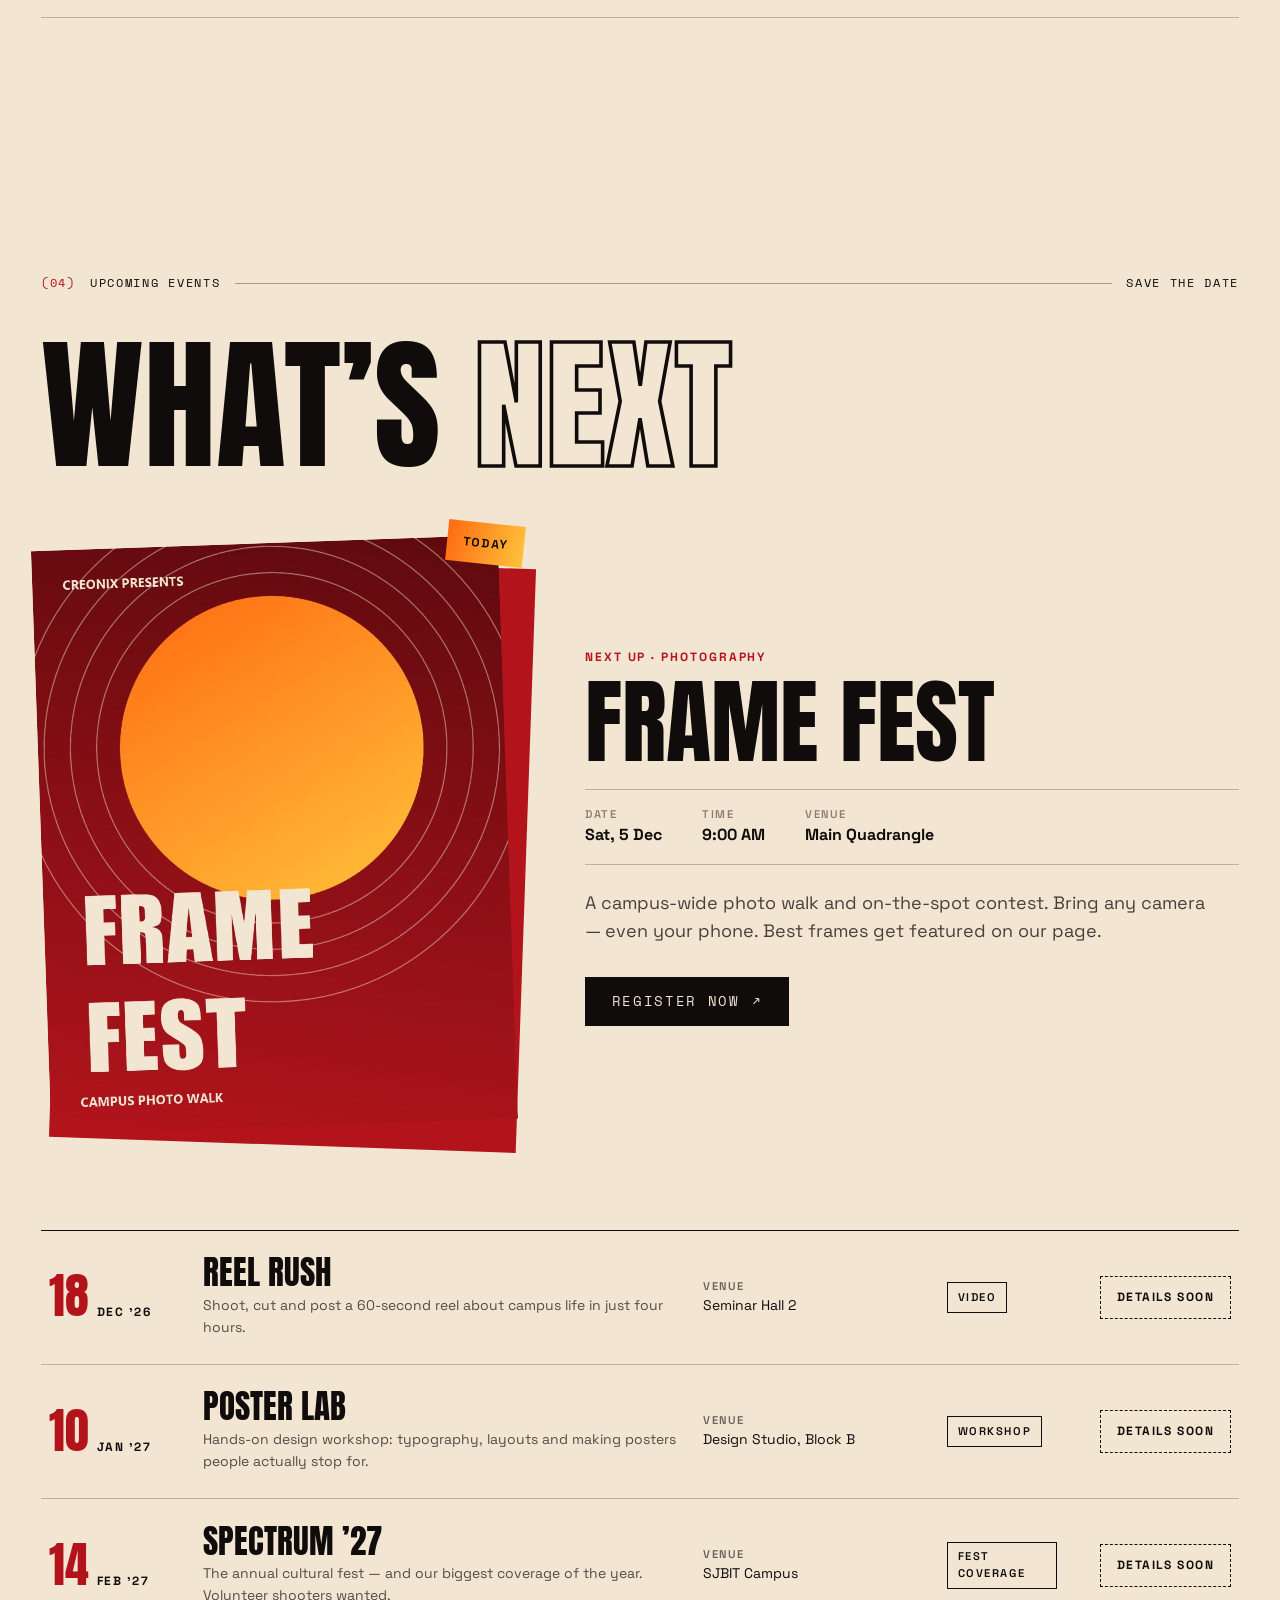
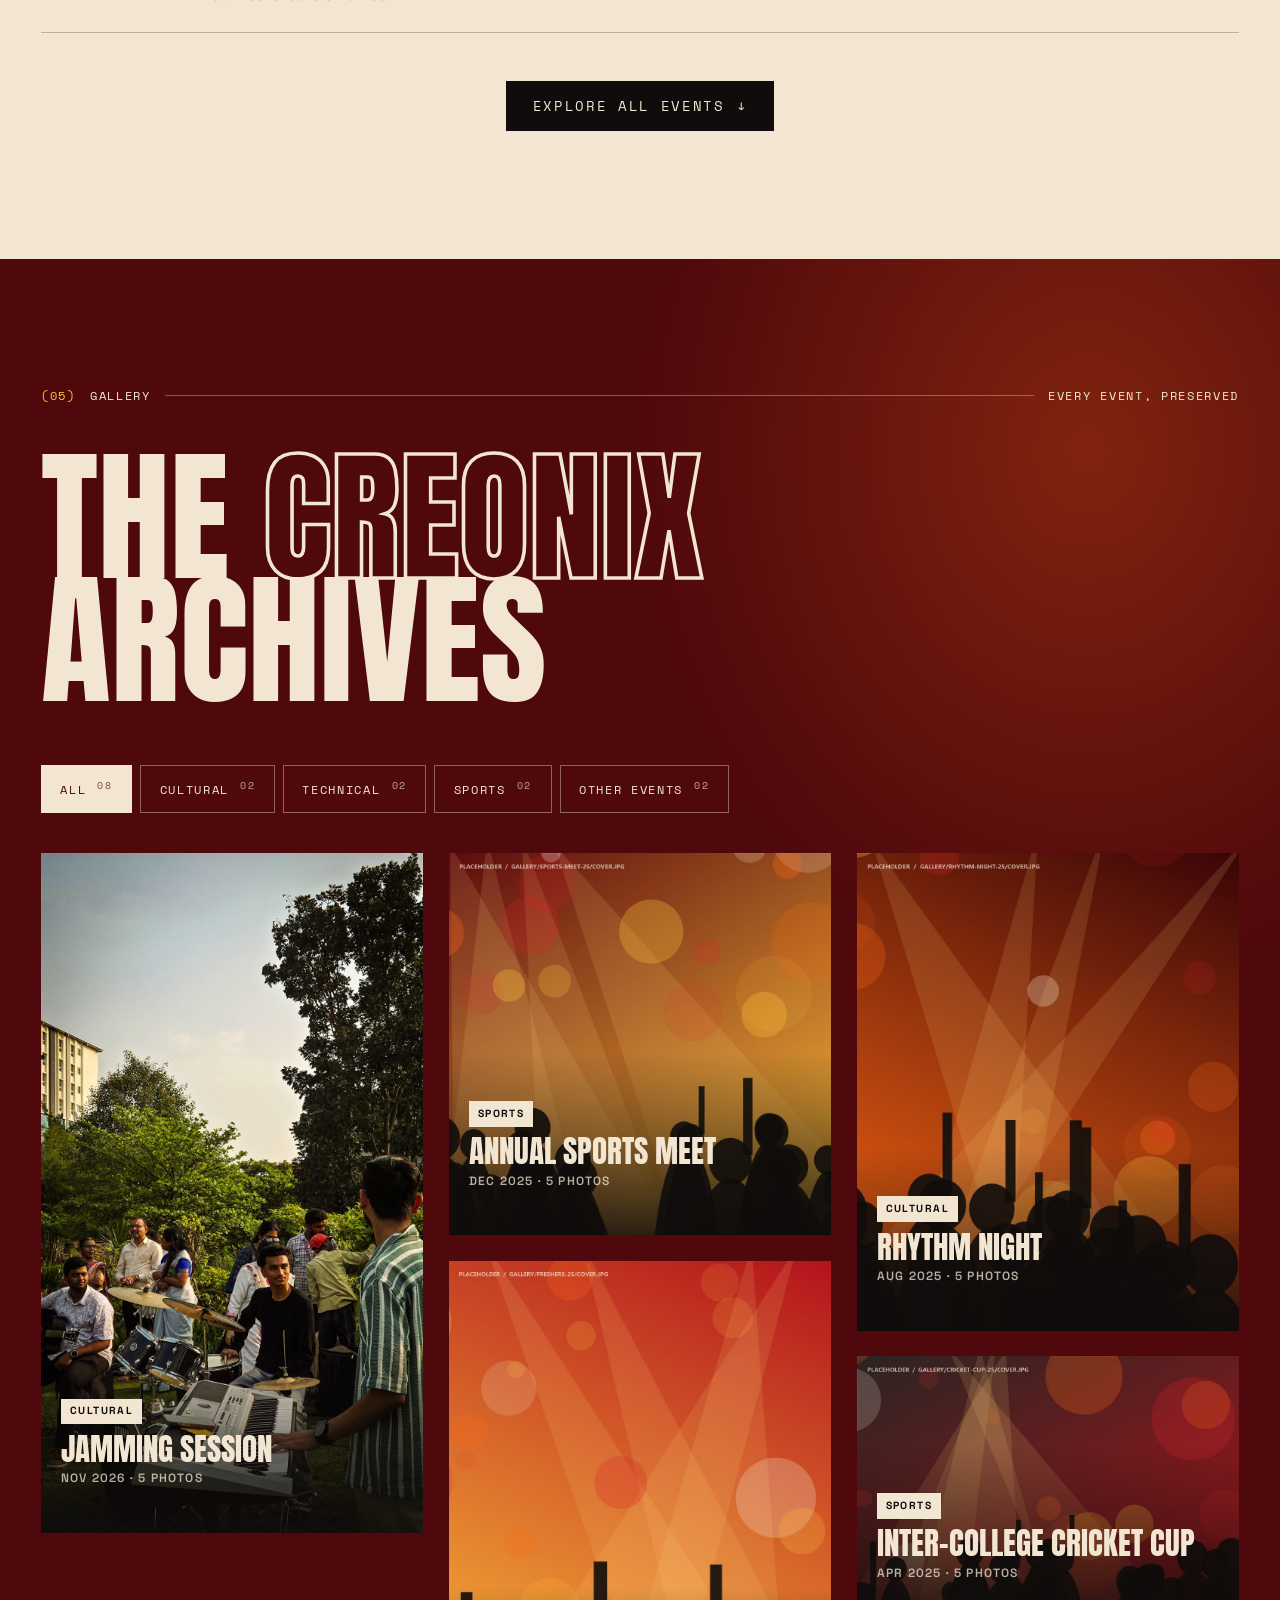
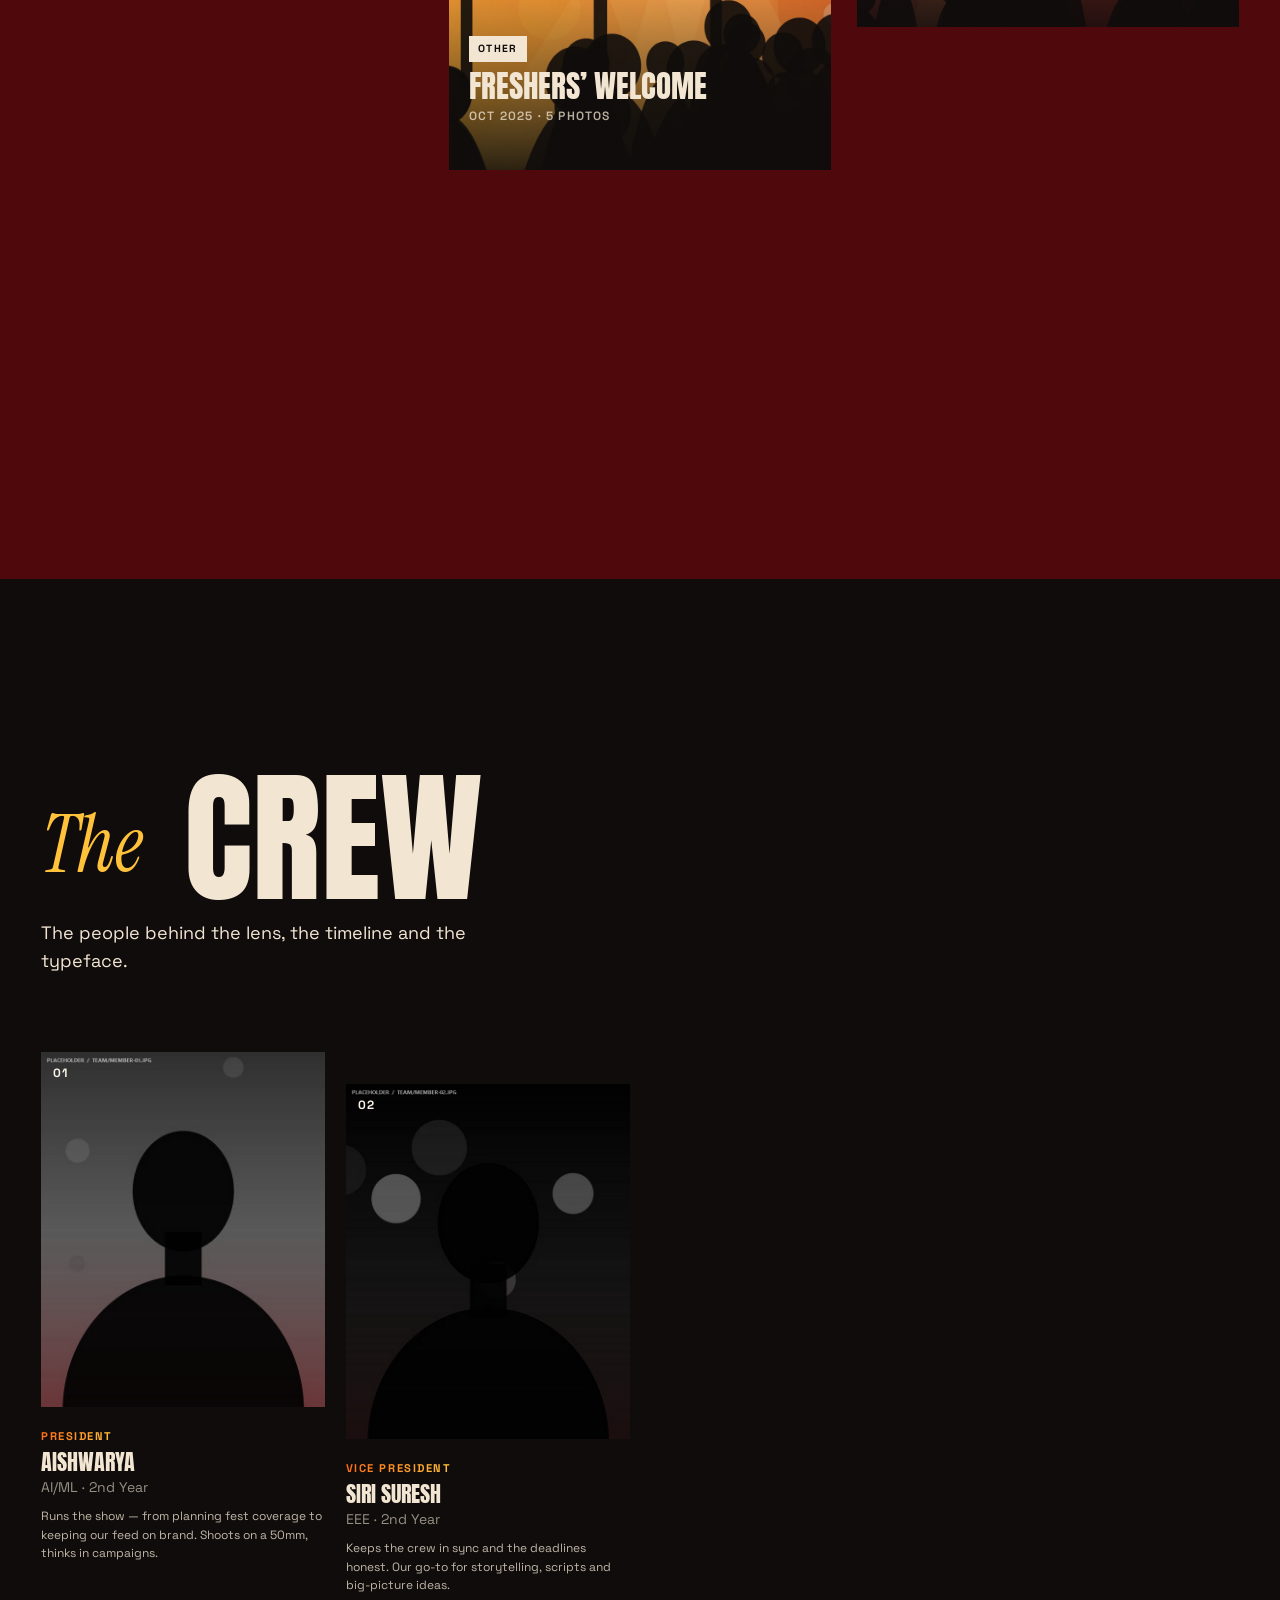
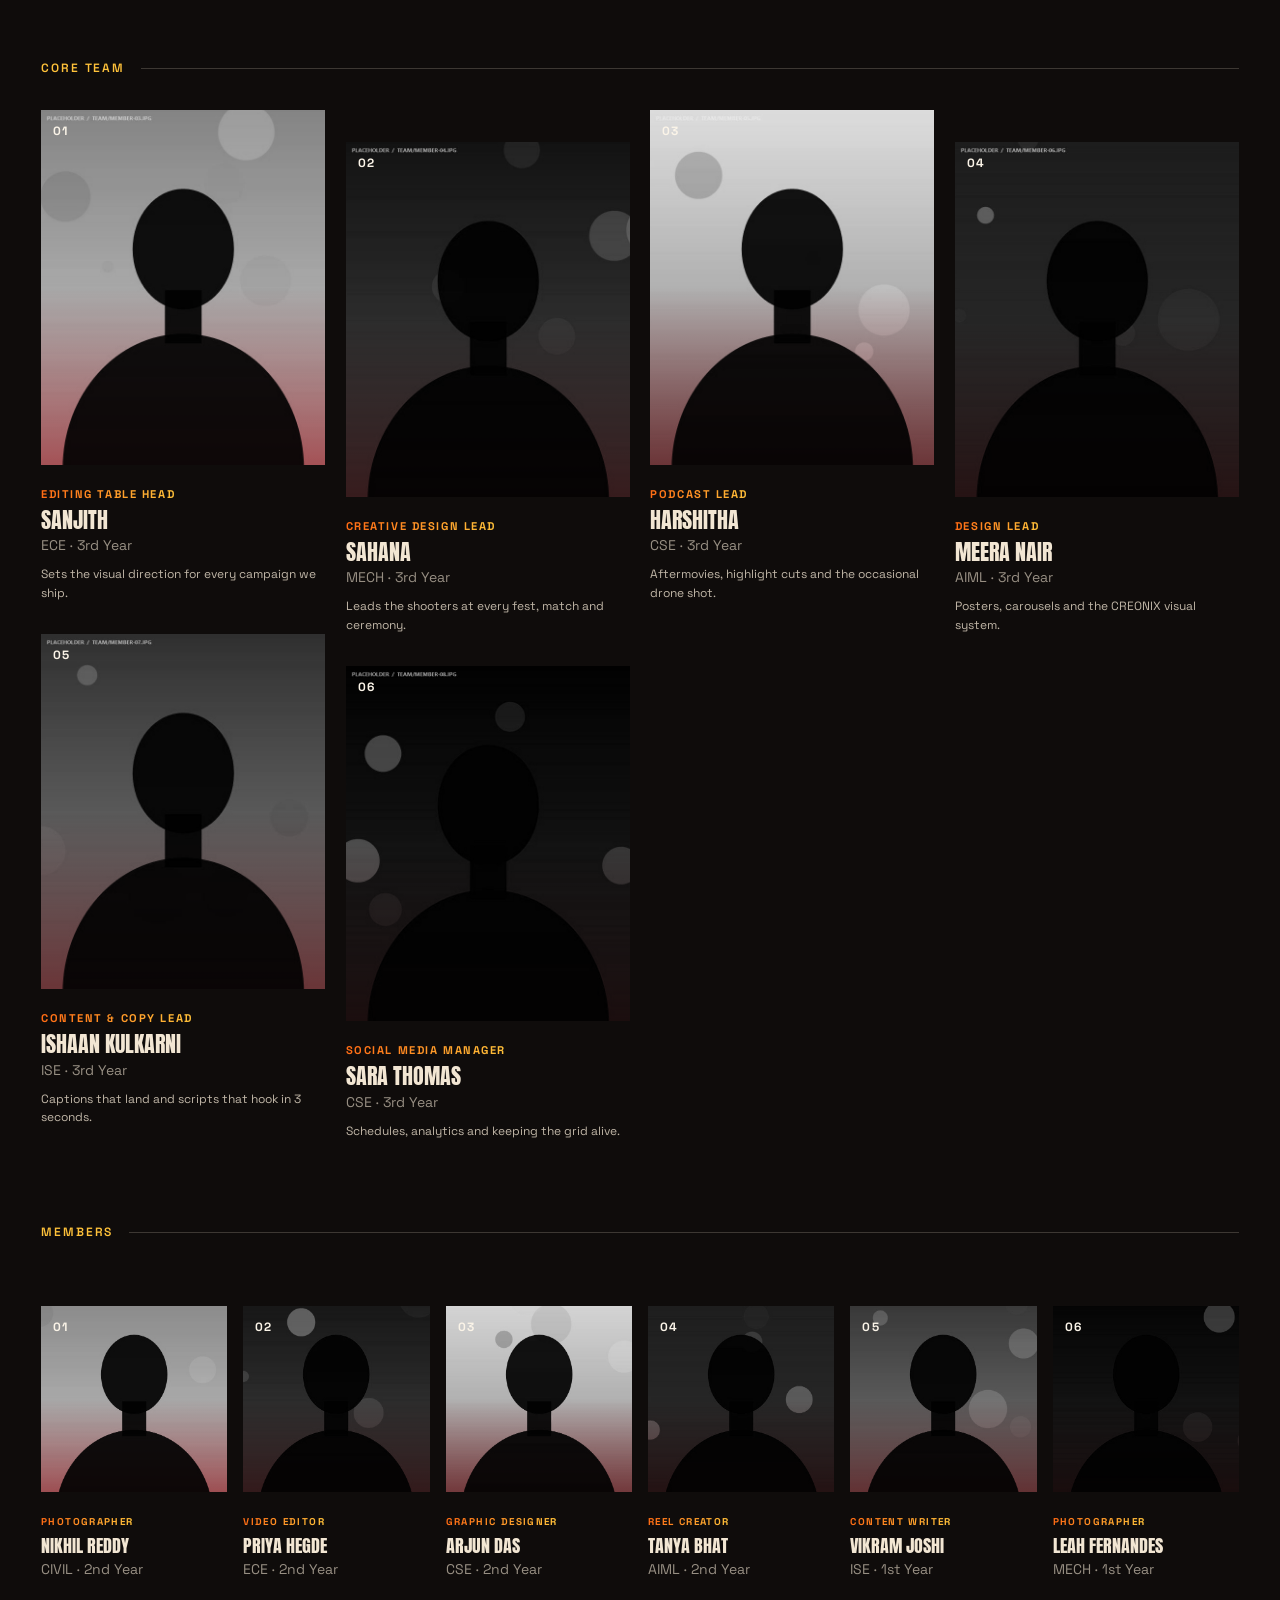
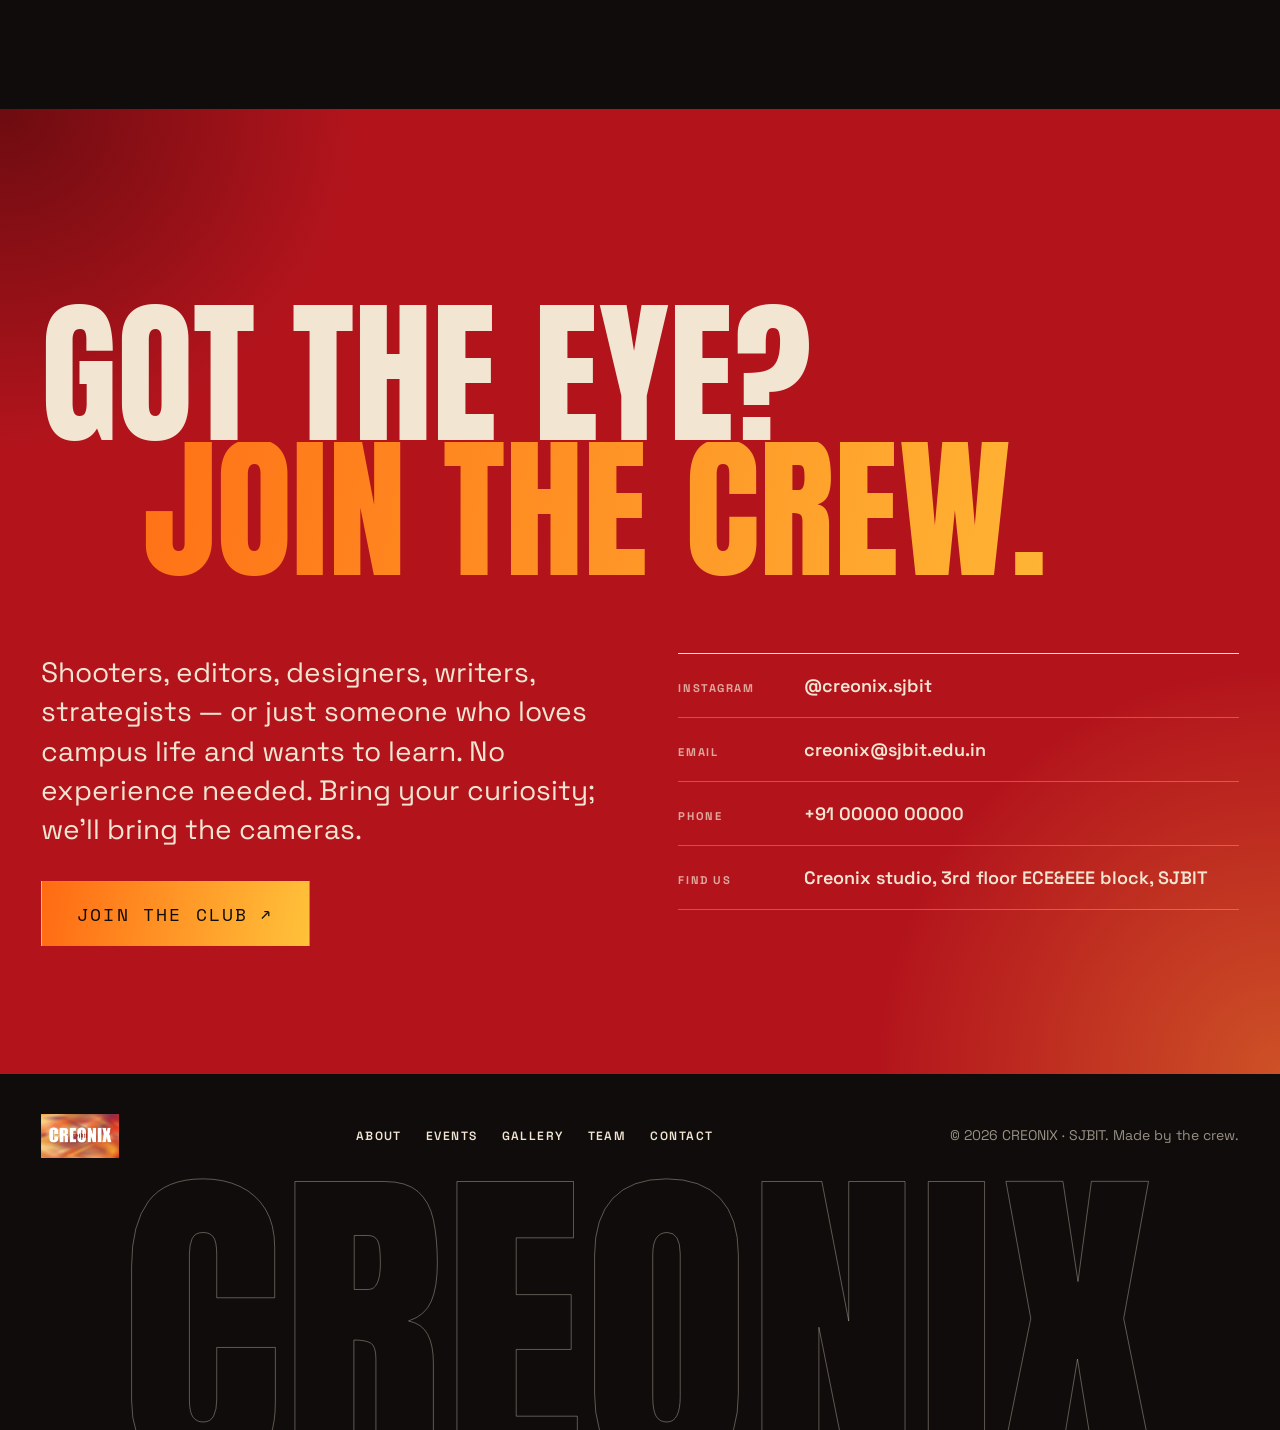
==== commit a5501b4c: "Implement admin login pop-up dialog Added admin login modal for website editing." ====
--- a/index.html
+++ b/index.html
@@ -51,6 +51,8 @@
       <a href="https://www.instagram.com/creonix.sjbit/" target="_blank" rel="noopener" aria-label="Instagram"><svg viewBox="0 0 24 24" aria-hidden="true"><rect x="3" y="3" width="18" height="18" rx="5" /><circle cx="12" cy="12" r="4.2" /><circle cx="17.4" cy="6.6" r="1.1" class="fill" /></svg></a>
       <a href="https://www.youtube.com/@creonix" target="_blank" rel="noopener" aria-label="YouTube"><svg viewBox="0 0 24 24" aria-hidden="true"><rect x="2.5" y="5.5" width="19" height="13" rx="3.5" /><path d="M10 9.2v5.6l4.8-2.8z" class="fill" /></svg></a>
     </div>
+
+    <button type="button" class="nav__admin" data-admin-open>Admin</button>
 
     <a class="nav__join" href="#contact">Join us <span aria-hidden="true">↗</span></a>
 
@@ -74,6 +76,7 @@
     <div class="mobile-menu__foot">
       <a class="btn btn--accent" href="#contact">Join us ↗</a>
       <a href="https://www.instagram.com/creonix.sjbit/" target="_blank" rel="noopener">@creonix.sjbit</a>
+      <button type="button" class="nav__admin nav__admin--menu" data-admin-open>Admin login</button>
     </div>
   </div>
 
@@ -329,6 +332,28 @@
        EVENT DETAIL MODAL (filled by script.js when an archive card is clicked)
        ===================================================== -->
   <!-- =====================================================
+       ADMIN LOGIN POP-UP (login via Supabase; after login it lists the Google Sheet links)
+       ===================================================== -->
+  <dialog class="admin" id="adminModal" aria-labelledby="adminTitle">
+    <button type="button" class="admin__close" data-admin-close aria-label="Close">✕</button>
+    <h2 class="admin__title" id="adminTitle">Admin</h2>
+
+    <form class="admin__form" id="adminForm">
+      <p class="admin__hint">Log in to open the club's editing sheets.</p>
+      <label>Email<input type="email" name="email" required autocomplete="username" /></label>
+      <label>Password<input type="password" name="password" required autocomplete="current-password" /></label>
+      <p class="admin__error" id="adminError" role="alert" hidden></p>
+      <button type="submit" class="btn btn--accent admin__submit">Log in</button>
+    </form>
+
+    <div class="admin__panel" id="adminPanel" hidden>
+      <p class="admin__hint">You're logged in. Open a sheet to edit the website:</p>
+      <ul class="admin__links" id="adminLinks"></ul>
+      <button type="button" class="admin__logout" id="adminLogout">Log out</button>
+    </div>
+  </dialog>
+
+  <!-- =====================================================
        ABOUT THE CREATOR POP-UP (opened by "About Creator" in the hero strip)
        REPLACE: assets/creator.jpg (your photo), the name, the paragraph and the 4 links below
        ===================================================== -->
--- a/style.css
+++ b/style.css
@@ -979,8 +979,11 @@
 .video-link:hover { color: var(--red-500); }
 
 /* Embedded Instagram reels & posts */
-.modal__ig { display: grid; grid-template-columns: repeat(auto-fill, minmax(min(100%, 340px), 1fr)); gap: 1.5rem; align-items: start; }
+.modal__ig { display: grid; grid-template-columns: repeat(3, minmax(0, 1fr)); gap: 1rem; align-items: start; }  /* 3 reels per row */
+@media (max-width: 900px) { .modal__ig { grid-template-columns: repeat(2, minmax(0, 1fr)); } }
+@media (max-width: 560px) { .modal__ig { grid-template-columns: 1fr; } }
 .ig-embed iframe { display: block; width: 100%; height: 720px; border: 1px solid rgba(15, 12, 11, .2); background: #fff; }
+.ig-embed--drive iframe { height: auto; aspect-ratio: 9 / 16; }  /* Drive videos: tall vertical frame */
 .modal__reels { display: flex; flex-wrap: wrap; gap: .6rem; }
 .modal__reels a { padding: .7rem 1rem; border: 1px solid var(--ink-900); font-size: var(--fs-xs); font-weight: 700; letter-spacing: .12em; text-transform: uppercase; transition: background .3s, color .3s; }
 .modal__reels a:hover { background: var(--ink-900); color: var(--yellow); }
